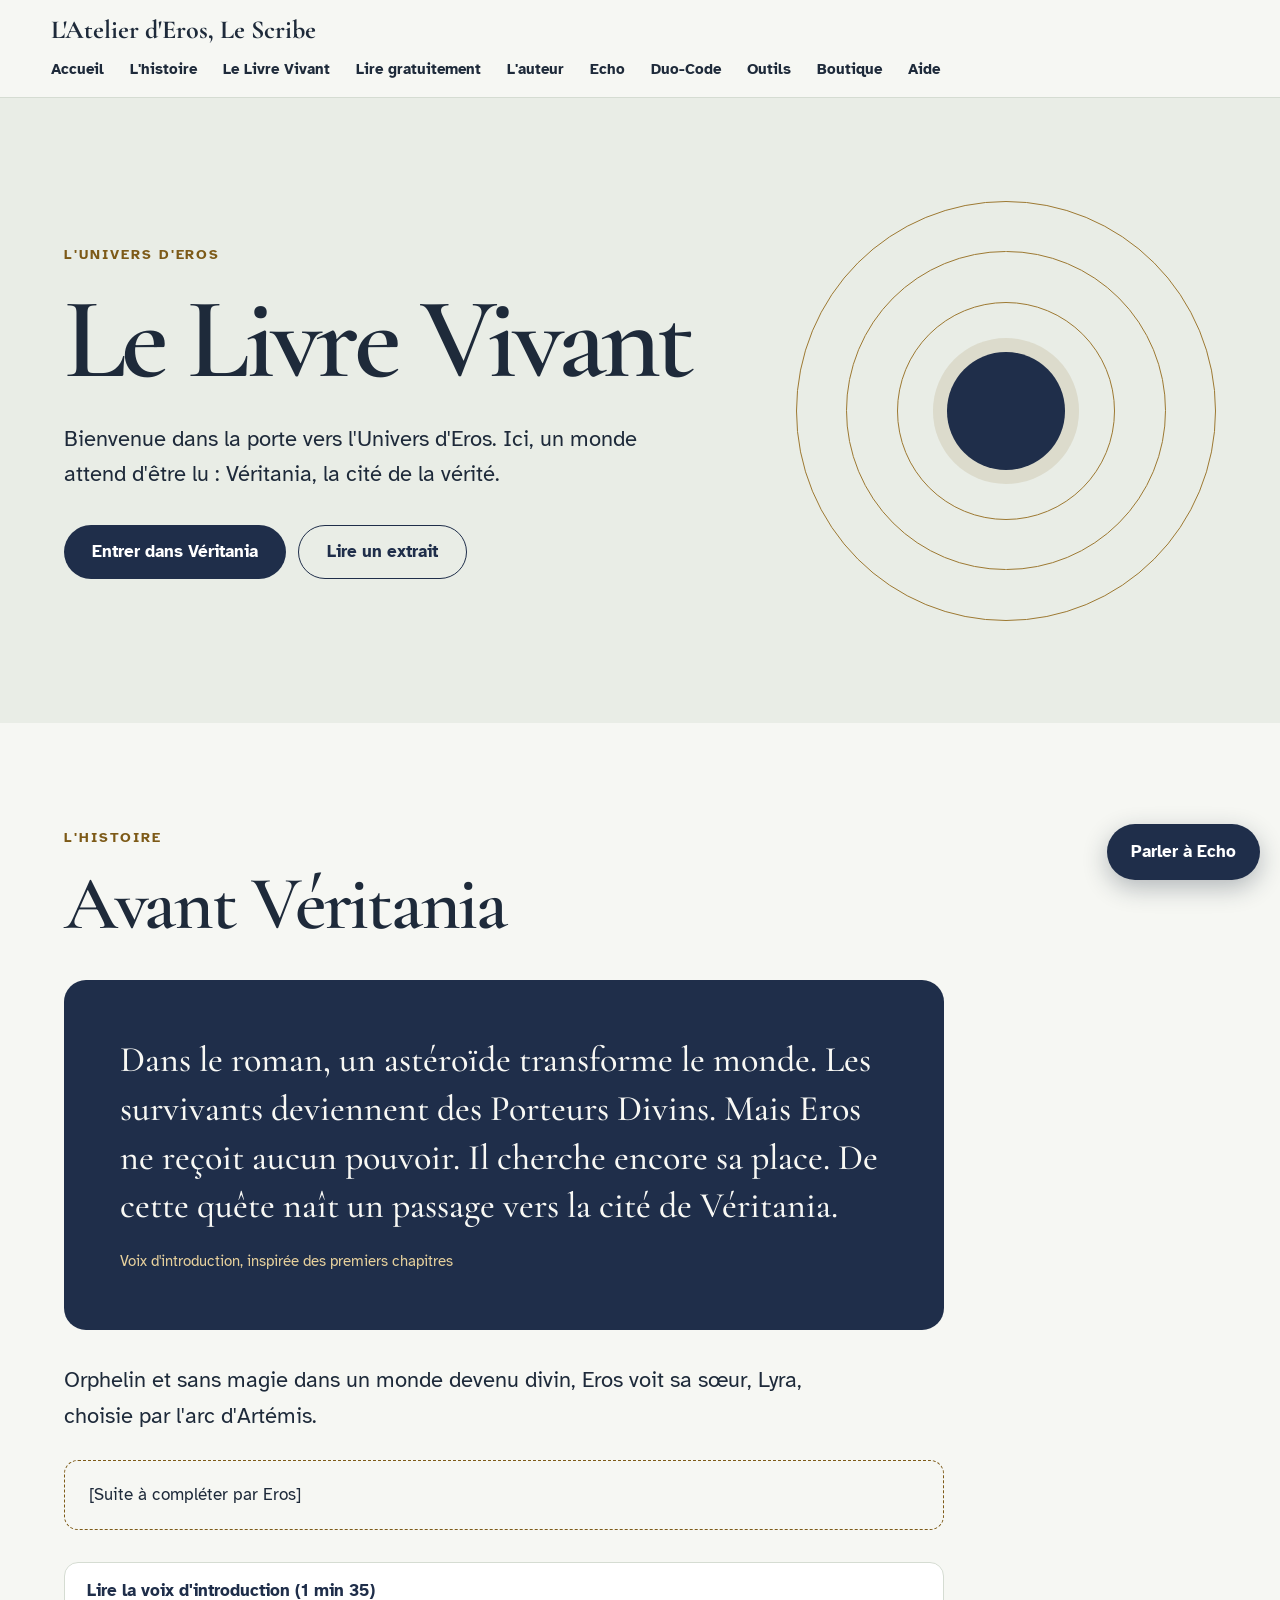
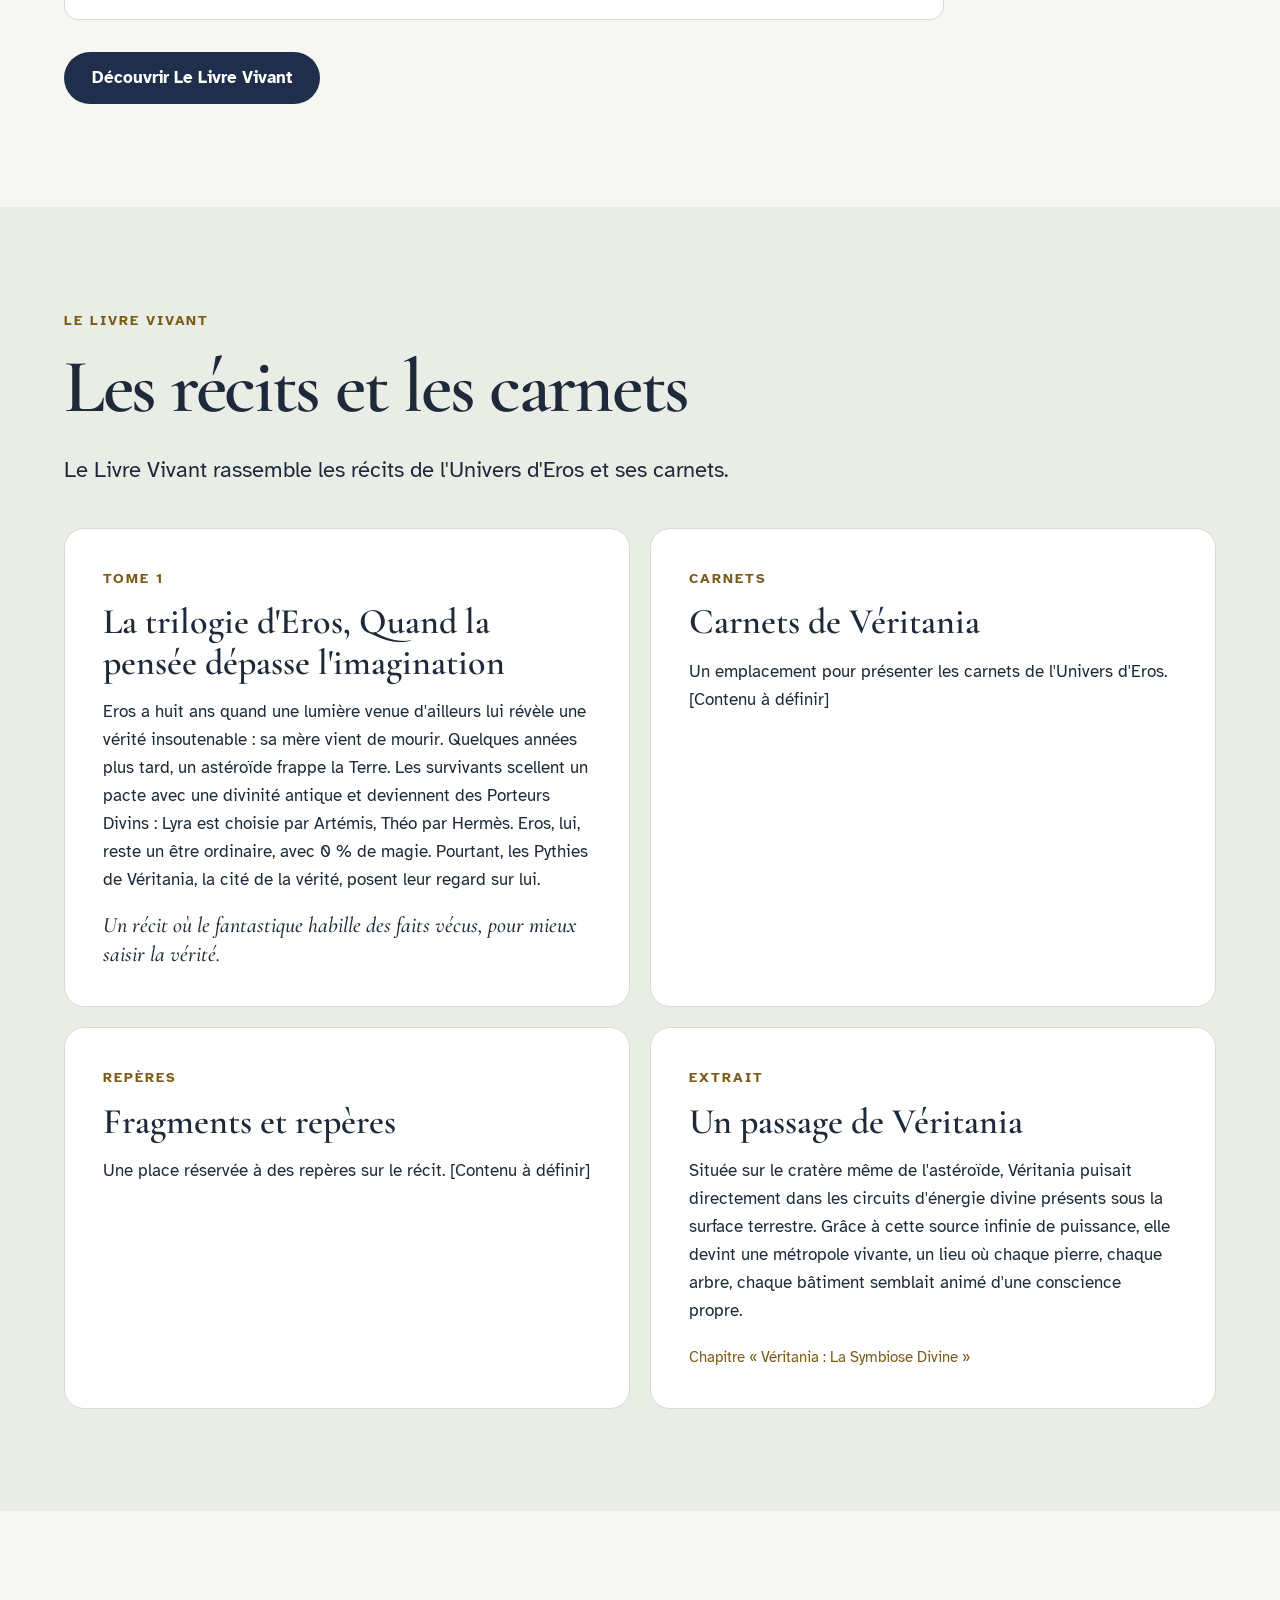
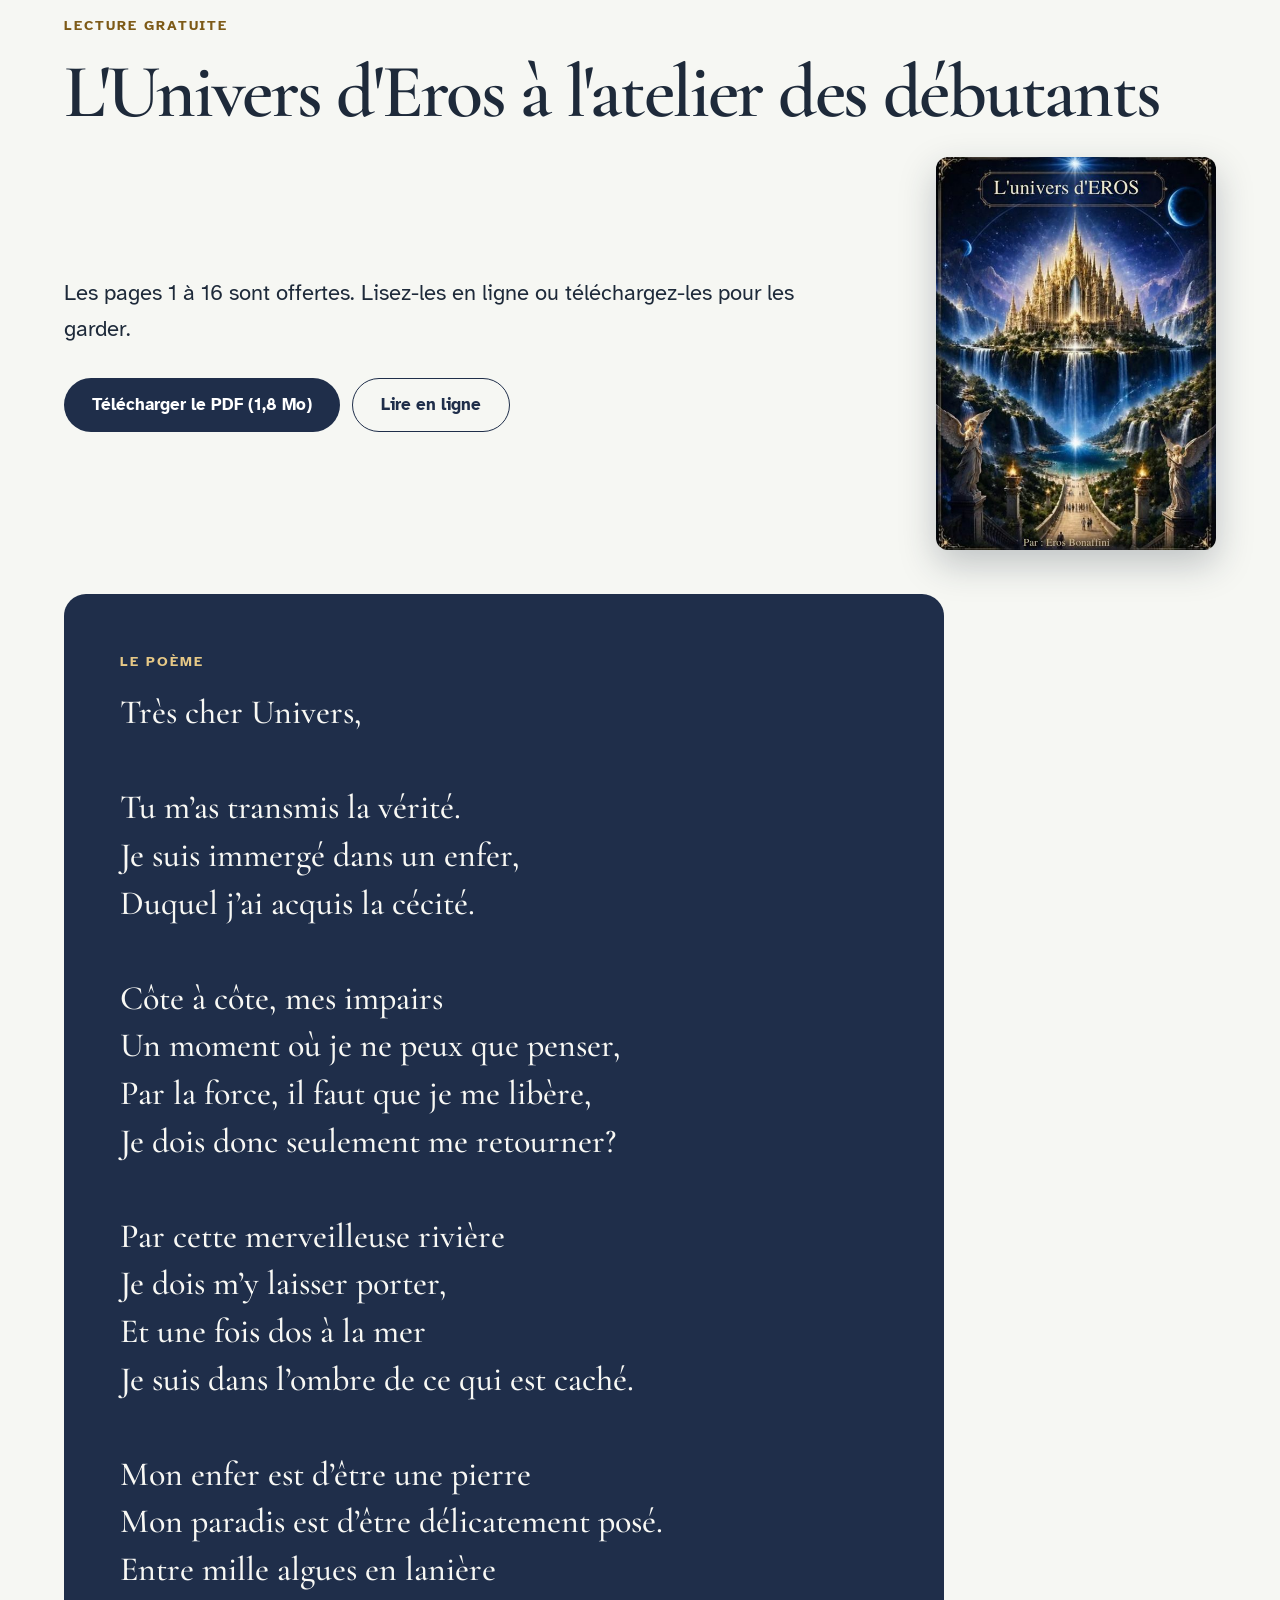
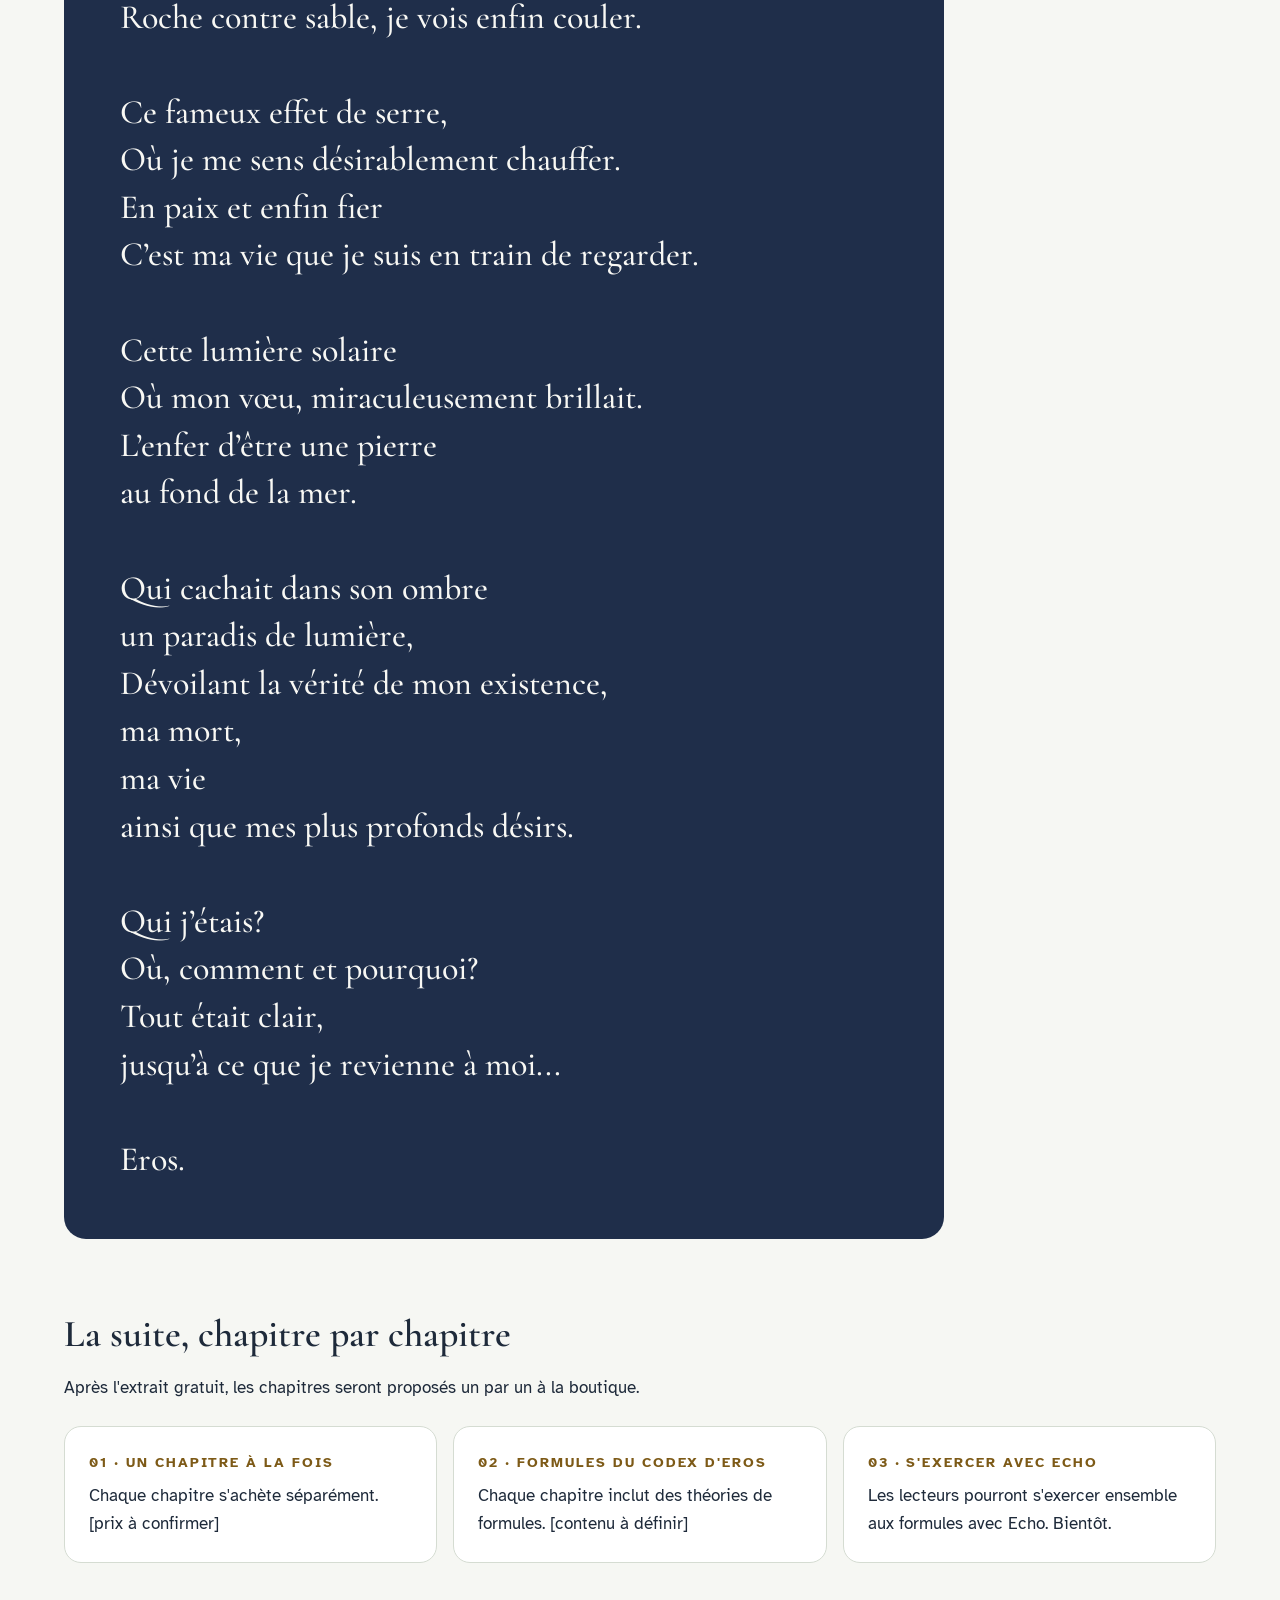
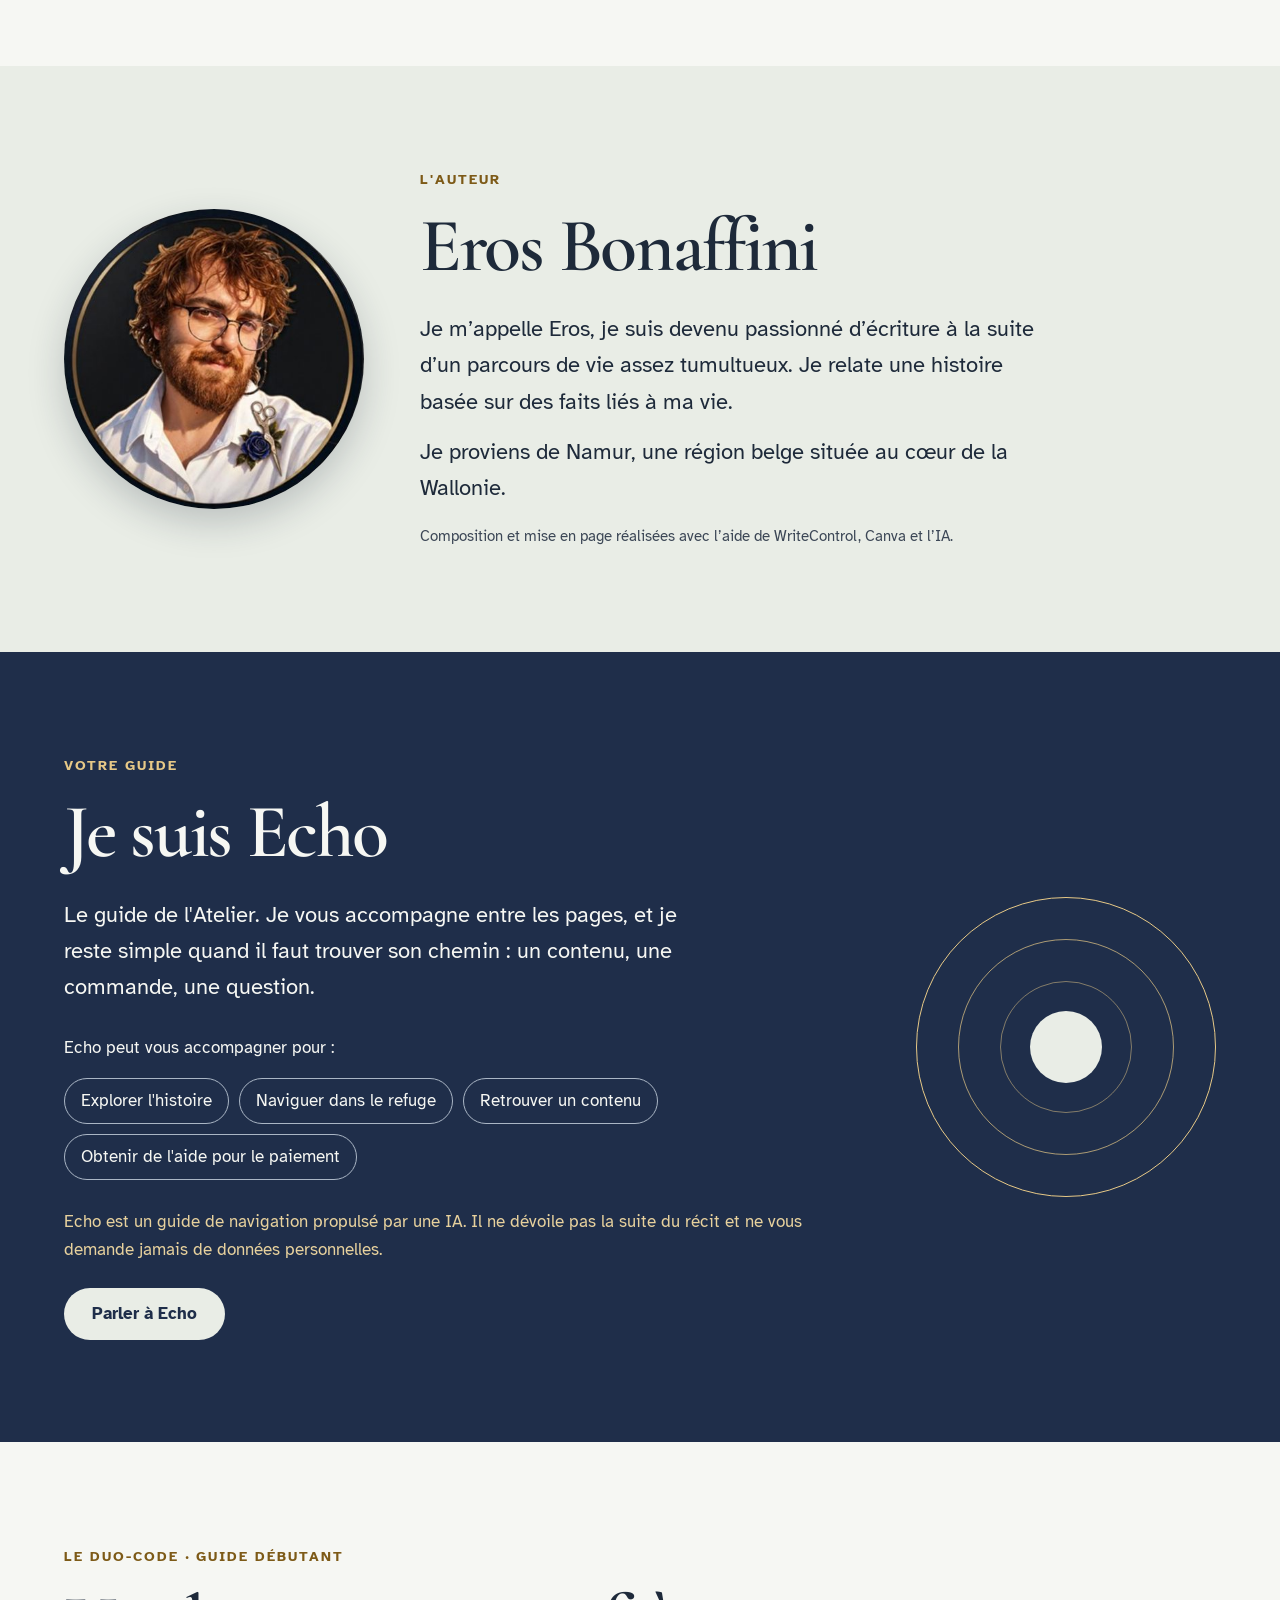
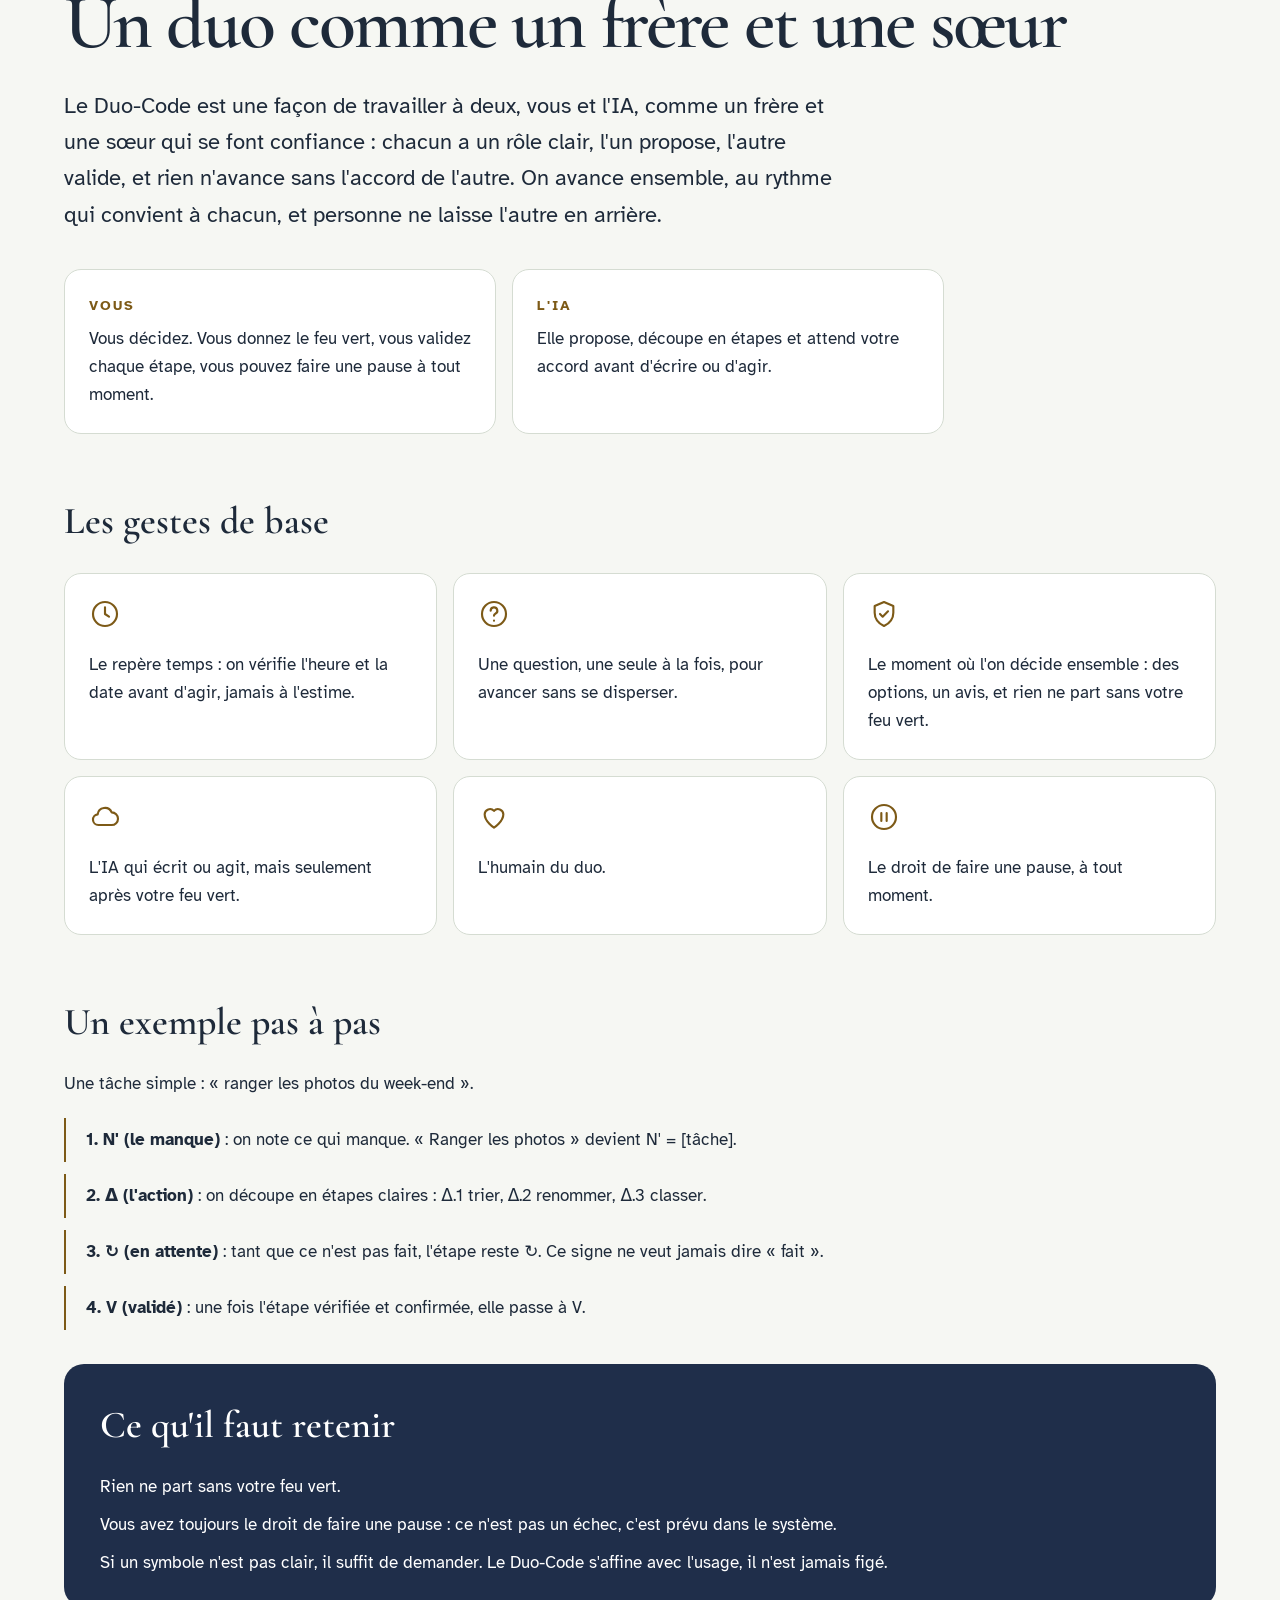
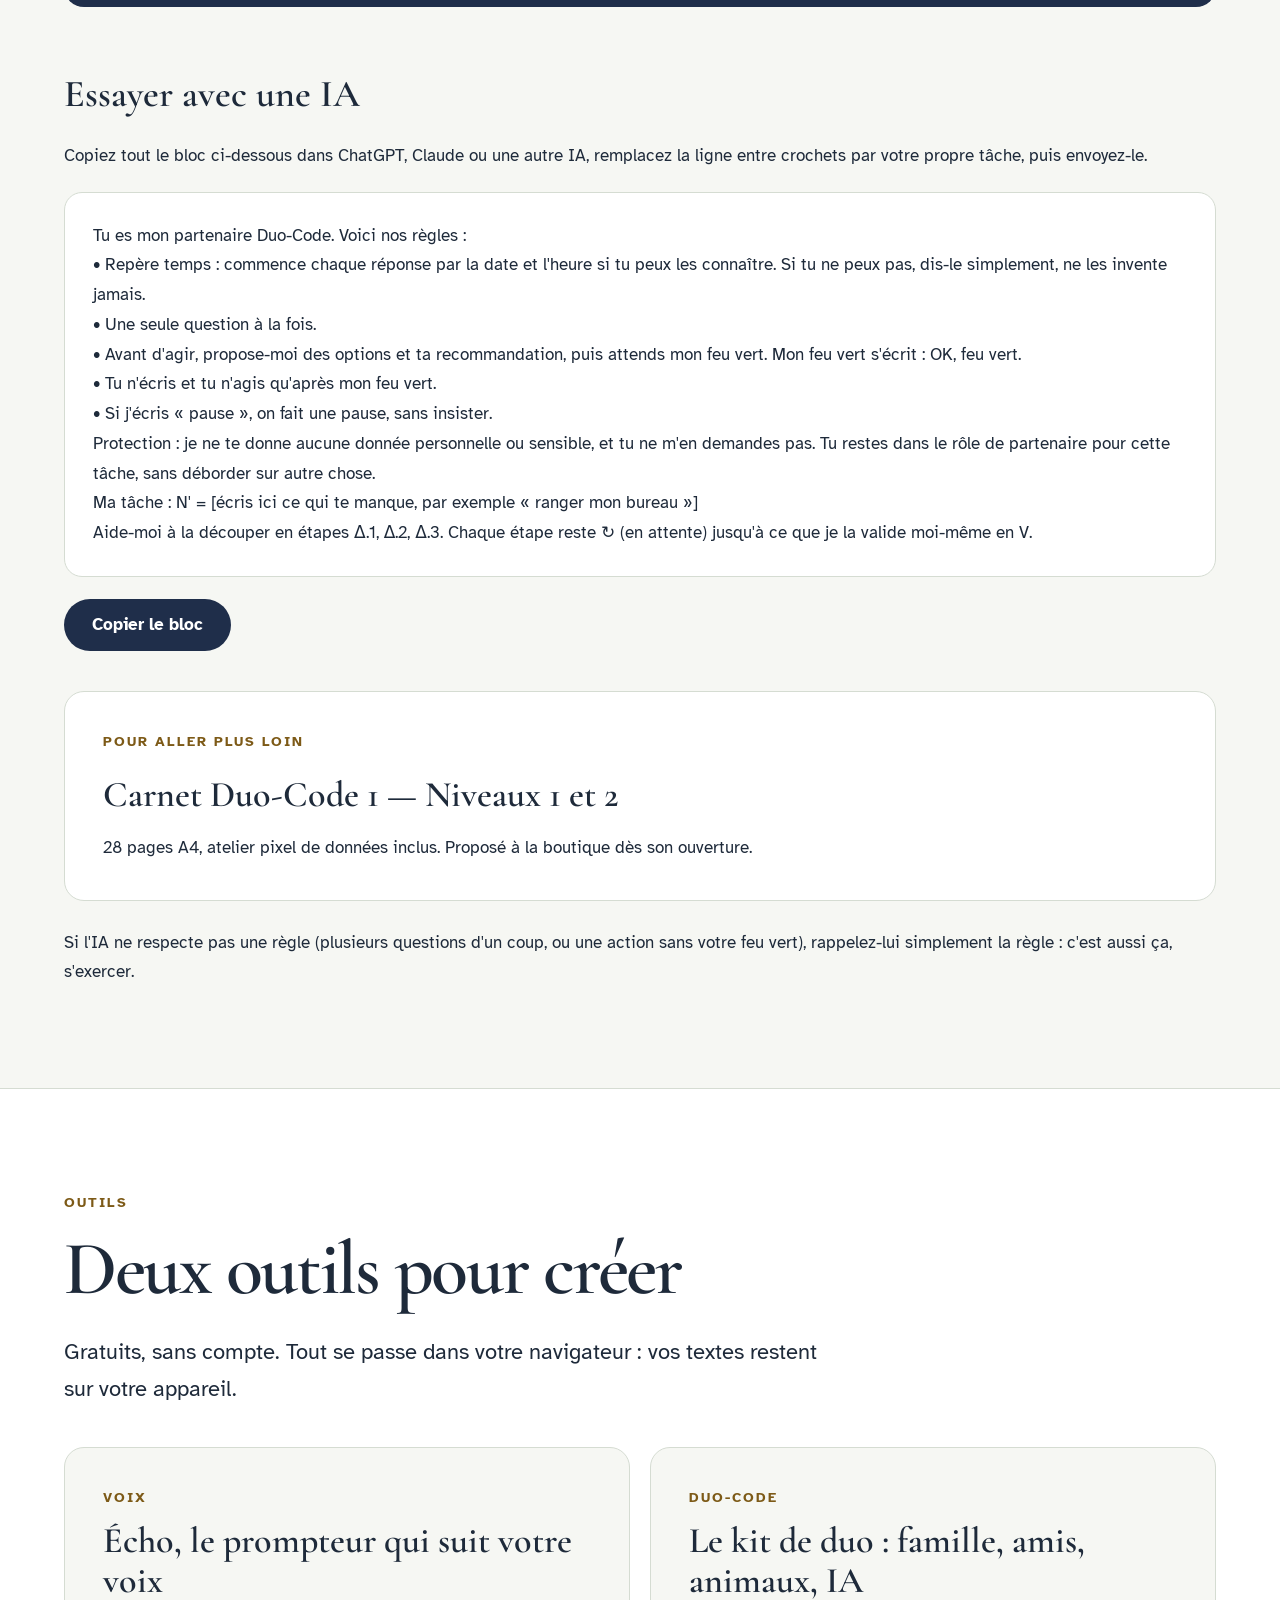
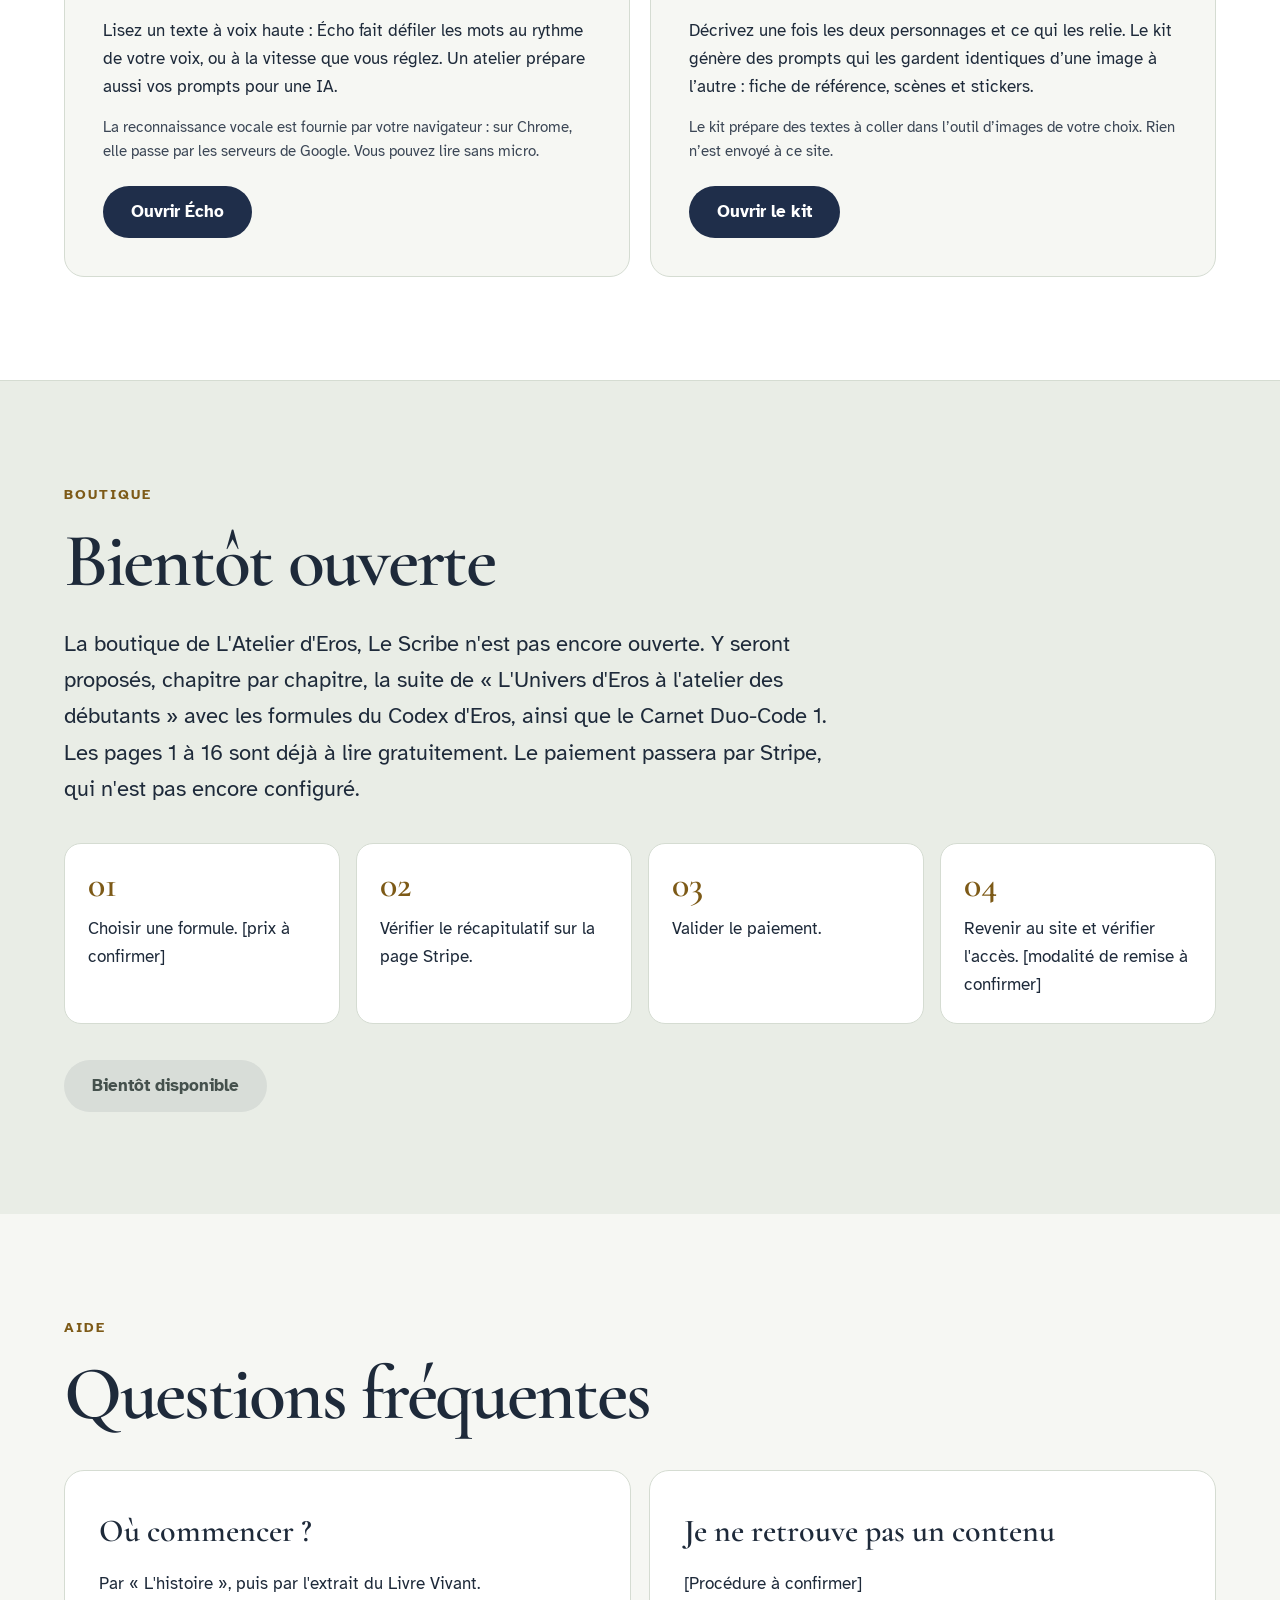
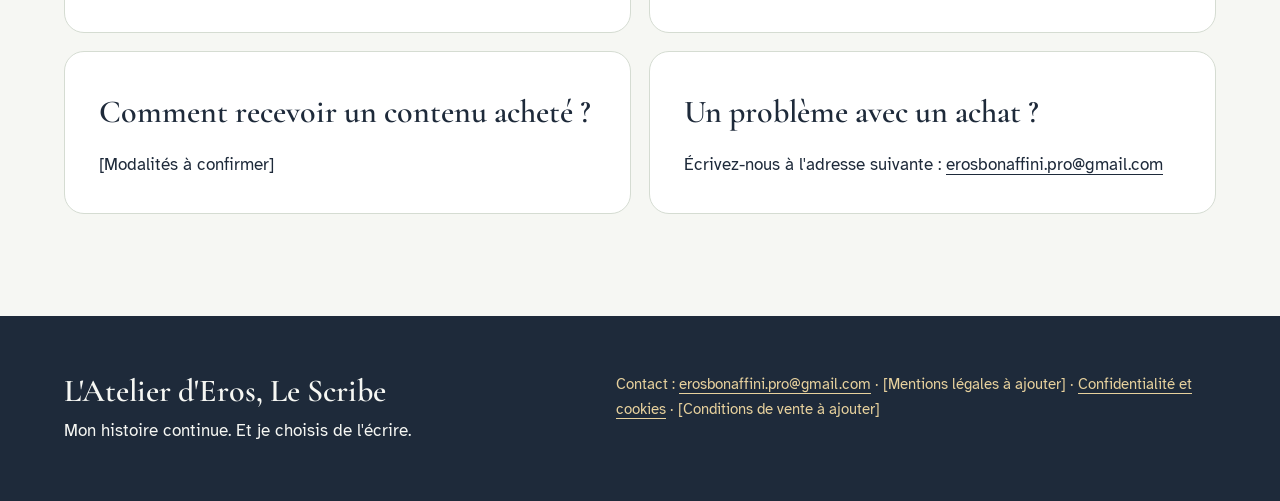
==== index.html @ ace3d3a1 "Ajoute l'adresse de contact dans le pied de page, l'aide et la page Confidentialité - Pied de page :" ====
<!doctype html>
<html lang="fr">
<head>
<meta charset="utf-8">
<meta name="viewport" content="width=device-width, initial-scale=1">
<title>L'Atelier d'Eros, Le Scribe</title>
<meta name="description" content="L'Atelier d'Eros, Le Scribe : le Livre Vivant, l'Univers d'Eros et Véritania, le Duo-Code et Echo, votre guide. Lisez gratuitement un extrait.">
<meta name="theme-color" content="#1F2E4A">
<meta name="referrer" content="strict-origin-when-cross-origin">
<meta http-equiv="Content-Security-Policy" content="default-src 'self'; script-src 'self'; style-src 'self' 'unsafe-inline'; img-src 'self' data:; font-src 'self'; connect-src 'self' https://*.workers.dev; object-src 'none'; base-uri 'self'; form-action 'self'">
<link rel="canonical" href="https://latelierderos.art/">
<meta property="og:type" content="website">
<meta property="og:locale" content="fr_FR">
<meta property="og:site_name" content="L'Atelier d'Eros, Le Scribe">
<meta property="og:title" content="L'Atelier d'Eros, Le Scribe">
<meta property="og:description" content="Le Livre Vivant, l'Univers d'Eros et Véritania, le Duo-Code et Echo, votre guide. Lisez gratuitement un extrait.">
<meta property="og:url" content="https://latelierderos.art/">
<link rel="icon" href="data:image/svg+xml,%3Csvg xmlns='http://www.w3.org/2000/svg' viewBox='0 0 32 32'%3E%3Ccircle cx='16' cy='16' r='15' fill='%231F2E4A'/%3E%3Ccircle cx='16' cy='16' r='8' fill='none' stroke='%23E7C987' stroke-width='2'/%3E%3C/svg%3E">
<link rel="stylesheet" href="fonts.css">
<style>
*,*::before,*::after{box-sizing:border-box}
body{margin:0;background:#E9EDE6}
html{scroll-behavior:smooth;scroll-padding-top:16px}
a{color:inherit;text-decoration:none}
.skip{position:absolute;left:-9999px;top:8px;z-index:100;padding:12px 18px;border-radius:99px;background:#1F2E4A;color:#FFFFFF;font-weight:700}
.skip:focus{left:16px}
a.nav:hover{text-decoration:underline;text-decoration-color:#7D5A17;text-underline-offset:6px}
a.pill:hover,button.pill:hover{transform:translateY(-2px)}
a:focus-visible,button:focus-visible,input:focus-visible{outline:3px solid #B98930;outline-offset:4px}
@media (prefers-reduced-motion:reduce){html{scroll-behavior:auto}a.pill:hover,button.pill:hover{transform:none}}
</style>
</head>
<body>
<a class="skip" href="#contenu">Aller au contenu</a>
<div style="width:100%;background:#E9EDE6;color:#1E2A3A;font-family:'Atkinson Hyperlegible',system-ui,sans-serif;font-size:17px;line-height:1.65;overflow:hidden">

<!-- EN-TÊTE -->
<header style="background:#F6F7F3;border-bottom:1px solid #D5DCD2">
<div style="max-width:1400px;margin:0 auto;padding:16px clamp(20px,4vw,64px);display:flex;flex-wrap:wrap;align-items:center;justify-content:space-between;gap:12px 28px">
<a href="#accueil" style="font-family:'Cormorant Garamond',serif;font-size:26px;font-weight:700;line-height:1.1">L'Atelier d'Eros, Le Scribe</a>
<nav aria-label="Navigation principale" style="display:flex;flex-wrap:wrap;gap:8px 26px;font-size:15px;font-weight:700">
<a class="nav" href="#accueil">Accueil</a>
<a class="nav" href="#histoire">L'histoire</a>
<a class="nav" href="#livre-vivant">Le Livre Vivant</a>
<a class="nav" href="#lire">Lire gratuitement</a>
<a class="nav" href="#auteur">L'auteur</a>
<a class="nav" href="#echo">Echo</a>
<a class="nav" href="#duo-code">Duo-Code</a>
<a class="nav" href="#outils">Outils</a>
<a class="nav" href="#quiz">Quiz</a>
<a class="nav" href="#boutique">Boutique</a>
<a class="nav" href="#aide">Aide</a>
</nav>
</div>
</header>

<main id="contenu" tabindex="-1">

<!-- ACCUEIL -->
<section id="accueil" style="background:#E9EDE6;padding:clamp(56px,8vw,120px) clamp(20px,5vw,80px)">
<div style="max-width:1180px;margin:0 auto;display:flex;flex-wrap:wrap;align-items:center;gap:48px">
<div style="flex:1 1 460px;min-width:0">
<p style="margin:0 0 18px;color:#7D5A17;font-size:14px;font-weight:700;letter-spacing:.14em;text-transform:uppercase">L'Univers d'Eros</p>
<h1 style="margin:0 0 24px;font-family:'Cormorant Garamond',serif;font-weight:600;font-size:clamp(56px,9vw,120px);line-height:.98;letter-spacing:-.04em;color:#1E2A3A">Le Livre Vivant</h1>
<p style="margin:0;max-width:600px;font-size:clamp(18px,1.8vw,22px);line-height:1.6">Bienvenue dans la porte vers l'Univers d'Eros. Ici, un monde attend d'être lu : Véritania, la cité de la vérité.</p>
<div style="display:flex;flex-wrap:wrap;gap:12px;margin-top:34px">
<a class="pill" href="#histoire" style="display:inline-flex;align-items:center;justify-content:center;min-height:52px;padding:12px 28px;border-radius:99px;background:#1F2E4A;color:#FFFFFF;font-weight:700;transition:transform .2s">Entrer dans Véritania</a>
<a class="pill" href="#livre-vivant" style="display:inline-flex;align-items:center;justify-content:center;min-height:52px;padding:12px 28px;border-radius:99px;border:1.5px solid #1F2E4A;color:#1F2E4A;font-weight:700;transition:transform .2s">Lire un extrait</a>
</div>
</div>
<div aria-hidden="true" style="flex:0 1 420px;margin:0 auto;width:min(100%,420px);aspect-ratio:1;position:relative">
<div style="position:absolute;inset:0;border:1px solid #9D7932;border-radius:50%"></div>
<div style="position:absolute;inset:12%;border:1px solid #9D7932;border-radius:50%"></div>
<div style="position:absolute;inset:24%;border:1px solid #9D7932;border-radius:50%"></div>
<div style="position:absolute;inset:36%;border-radius:50%;background:#1F2E4A;box-shadow:0 0 0 14px rgba(125,90,23,.12)"></div>
</div>
</div>
</section>

<!-- L'HISTOIRE -->
<section id="histoire" style="background:#F6F7F3;padding:clamp(56px,8vw,120px) clamp(20px,5vw,80px)">
<div style="max-width:1180px;margin:0 auto">
<p style="margin:0 0 16px;color:#7D5A17;font-size:14px;font-weight:700;letter-spacing:.14em;text-transform:uppercase">L'histoire</p>
<h2 style="margin:0 0 24px;font-family:'Cormorant Garamond',serif;font-weight:600;font-size:clamp(40px,6vw,76px);line-height:1.05;letter-spacing:-.03em">Avant Véritania</h2>
<figure style="margin:36px 0 32px;max-width:880px;background:#1F2E4A;color:#F8F8F4;border-radius:22px;padding:clamp(26px,5vw,56px)">
<blockquote style="margin:0 0 18px;font-family:'Cormorant Garamond',serif;font-size:clamp(24px,3vw,36px);line-height:1.35">Dans le roman, un astéroïde transforme le monde. Les survivants deviennent des Porteurs Divins. Mais Eros ne reçoit aucun pouvoir. Il cherche encore sa place. De cette quête naît un passage vers la cité de Véritania.</blockquote>
<figcaption style="color:#E7D19D;font-size:15px">Voix d'introduction, inspirée des premiers chapitres</figcaption>
</figure>
<p style="margin:0;max-width:760px;font-size:clamp(18px,1.8vw,22px)">Orphelin et sans magie dans un monde devenu divin, Eros voit sa sœur, Lyra, choisie par l'arc d'Artémis.</p>
<div style="max-width:880px;margin:26px 0 32px;padding:20px 24px;border:1px dashed #7D5A17;border-radius:14px">[Suite à compléter par Eros]</div>
<details style="max-width:880px;margin:0 0 32px;border:1px solid #D5DCD2;border-radius:14px;background:#FFFFFF;padding:4px 22px">
<summary style="cursor:pointer;min-height:48px;display:flex;align-items:center;font-weight:700;color:#1F2E4A">Lire la voix d'introduction (1 min 35)</summary>
<div style="padding:6px 0 10px;font-family:'Cormorant Garamond',serif;font-size:clamp(21px,2.4vw,27px);line-height:1.5;color:#1E2A3A">
<p style="margin:0 0 18px;white-space:pre-line">Avant Véritania, il y avait une vie. La mienne.
Des souvenirs épars, des visages et des instants précieux.
Mais derrière certaines images, se cachent aussi des épreuves.</p>
<p style="margin:0 0 18px;white-space:pre-line">J’ai appris très tôt que la vie pouvait basculer.
Dans mon livre, cette enfance devient une nuit d’ombre.
Puis vient la révélation d’Éros : un enfant face à l’absence.</p>
<p style="margin:0 0 18px;white-space:pre-line">Ce que les mots ne suffisent pas à dire, l’imaginaire tente de le traverser.
J’ai gardé des fragments de ce chemin. Et le désir de continuer.
Chaque rencontre, chaque création a laissé une trace.
J’ai changé, appris, recommencé. Sans effacer mes origines.</p>
<p style="margin:0 0 18px;white-space:pre-line">Dans le roman, un astéroïde transforme le monde.
Les survivants deviennent des Porteurs Divins.
Mais Éros ne reçoit aucun pouvoir. Il cherche encore sa place.
De cette quête naît un passage vers la cité de Véritania.</p>
<p style="margin:0;white-space:pre-line">Mon histoire continue.
Et je choisis de l’écrire.</p>
</div>
<p style="margin:0 0 14px;font-size:15px;color:#3C4756">Narration originale, inspirée des trois premiers chapitres de L’Univers d’Éros.</p>
</details>
<a class="pill" href="#livre-vivant" style="display:inline-flex;align-items:center;min-height:52px;padding:12px 28px;border-radius:99px;background:#1F2E4A;color:#FFFFFF;font-weight:700;transition:transform .2s">Découvrir Le Livre Vivant</a>
</div>
</section>

<!-- LE LIVRE VIVANT -->
<section id="livre-vivant" style="background:#E9EDE6;padding:clamp(56px,8vw,120px) clamp(20px,5vw,80px)">
<div style="max-width:1180px;margin:0 auto">
<p style="margin:0 0 16px;color:#7D5A17;font-size:14px;font-weight:700;letter-spacing:.14em;text-transform:uppercase">Le Livre Vivant</p>
<h2 style="margin:0 0 24px;font-family:'Cormorant Garamond',serif;font-weight:600;font-size:clamp(40px,6vw,76px);line-height:1.05;letter-spacing:-.03em">Les récits et les carnets</h2>
<p style="margin:0;max-width:760px;font-size:clamp(18px,1.8vw,22px)">Le Livre Vivant rassemble les récits de l'Univers d'Eros et ses carnets.</p>
<div style="display:grid;grid-template-columns:repeat(auto-fit,minmax(min(100%,420px),1fr));gap:20px;margin-top:40px">
<article style="background:#FFFFFF;border:1px solid #D5DCD2;border-radius:20px;padding:clamp(24px,3vw,38px)">
<p style="margin:0 0 12px;color:#7D5A17;font-size:14px;font-weight:700;letter-spacing:.14em;text-transform:uppercase">Tome 1</p>
<h3 style="margin:0 0 15px;font-family:'Cormorant Garamond',serif;font-weight:600;font-size:clamp(26px,3vw,36px);line-height:1.12">La trilogie d'Eros, Quand la pensée dépasse l'imagination</h3>
<p style="margin:0">Eros a huit ans quand une lumière venue d'ailleurs lui révèle une vérité insoutenable : sa mère vient de mourir. Quelques années plus tard, un astéroïde frappe la Terre. Les survivants scellent un pacte avec une divinité antique et deviennent des Porteurs Divins : Lyra est choisie par Artémis, Théo par Hermès. Eros, lui, reste un être ordinaire, avec 0 % de magie. Pourtant, les Pythies de Véritania, la cité de la vérité, posent leur regard sur lui.</p>
<p style="margin:17px 0 0;font-family:'Cormorant Garamond',serif;font-style:italic;font-size:22px;line-height:1.3">Un récit où le fantastique habille des faits vécus, pour mieux saisir la vérité.</p>
</article>
<article style="background:#FFFFFF;border:1px solid #D5DCD2;border-radius:20px;padding:clamp(24px,3vw,38px)">
<p style="margin:0 0 12px;color:#7D5A17;font-size:14px;font-weight:700;letter-spacing:.14em;text-transform:uppercase">Carnets</p>
<h3 style="margin:0 0 15px;font-family:'Cormorant Garamond',serif;font-weight:600;font-size:clamp(26px,3vw,36px);line-height:1.12">Carnets de Véritania</h3>
<p style="margin:0">Un emplacement pour présenter les carnets de l'Univers d'Eros. [Contenu à définir]</p>
</article>
<article style="background:#FFFFFF;border:1px solid #D5DCD2;border-radius:20px;padding:clamp(24px,3vw,38px)">
<p style="margin:0 0 12px;color:#7D5A17;font-size:14px;font-weight:700;letter-spacing:.14em;text-transform:uppercase">Repères</p>
<h3 style="margin:0 0 15px;font-family:'Cormorant Garamond',serif;font-weight:600;font-size:clamp(26px,3vw,36px);line-height:1.12">Fragments et repères</h3>
<p style="margin:0">Une place réservée à des repères sur le récit. [Contenu à définir]</p>
</article>
<article style="background:#FFFFFF;border:1px solid #D5DCD2;border-radius:20px;padding:clamp(24px,3vw,38px)">
<p style="margin:0 0 12px;color:#7D5A17;font-size:14px;font-weight:700;letter-spacing:.14em;text-transform:uppercase">Extrait</p>
<h3 style="margin:0 0 15px;font-family:'Cormorant Garamond',serif;font-weight:600;font-size:clamp(26px,3vw,36px);line-height:1.12">Un passage de Véritania</h3>
<blockquote style="margin:0">Située sur le cratère même de l'astéroïde, Véritania puisait directement dans les circuits d'énergie divine présents sous la surface terrestre. Grâce à cette source infinie de puissance, elle devint une métropole vivante, un lieu où chaque pierre, chaque arbre, chaque bâtiment semblait animé d'une conscience propre.</blockquote>
<p style="margin:20px 0 0;color:#7D5A17;font-size:15px">Chapitre « Véritania : La Symbiose Divine »</p>
</article>
</div>
</div>
</section>

<!-- LIRE GRATUITEMENT -->
<section id="lire" style="background:#F6F7F3;padding:clamp(56px,8vw,120px) clamp(20px,5vw,80px)">
<div style="max-width:1180px;margin:0 auto">
<p style="margin:0 0 16px;color:#7D5A17;font-size:14px;font-weight:700;letter-spacing:.14em;text-transform:uppercase">Lecture gratuite</p>
<h2 style="margin:0 0 24px;font-family:'Cormorant Garamond',serif;font-weight:600;font-size:clamp(40px,6vw,76px);line-height:1.05;letter-spacing:-.03em">L'Univers d'Eros à l'atelier des débutants</h2>
<div style="display:flex;flex-wrap:wrap;align-items:center;gap:32px 48px;margin-top:8px">
<div style="flex:1 1 380px;min-width:0">
<p style="margin:0;max-width:760px;font-size:clamp(18px,1.8vw,22px)">Les pages 1 à 16 sont offertes. Lisez-les en ligne ou téléchargez-les pour les garder.</p>
<div style="display:flex;flex-wrap:wrap;gap:12px;margin-top:30px">
<a class="pill" href="extrait-gratuit.pdf" download="L-Univers-d-Eros-atelier-des-debutants.pdf" style="display:inline-flex;align-items:center;justify-content:center;min-height:52px;padding:12px 28px;border-radius:99px;background:#1F2E4A;color:#FFFFFF;font-weight:700;transition:transform .2s">Télécharger le PDF (1,8 Mo)</a>
<a class="pill" href="extrait-gratuit.pdf" target="_blank" rel="noopener" style="display:inline-flex;align-items:center;justify-content:center;min-height:52px;padding:12px 28px;border-radius:99px;border:1.5px solid #1F2E4A;color:#1F2E4A;font-weight:700;transition:transform .2s">Lire en ligne</a>
</div>
</div>
<img src="couverture-livre.jpg" width="520" height="731" alt="Couverture du livre « L'univers d'EROS », par Eros Bonaffini : un château doré au-dessus de cascades sous un ciel étoilé, gardé par deux anges." style="flex:0 0 auto;width:min(100%,280px);height:auto;border-radius:12px;box-shadow:0 14px 36px rgba(30,42,58,.25)" loading="lazy">
</div>
<figure style="margin:44px 0 0;max-width:880px;background:#1F2E4A;color:#F8F8F4;border-radius:22px;padding:clamp(26px,5vw,56px)">
<p style="margin:0 0 16px;color:#E7C987;font-size:14px;font-weight:700;letter-spacing:.14em;text-transform:uppercase">Le poème</p>
<blockquote style="margin:0;font-family:'Cormorant Garamond',serif;font-size:clamp(24px,3vw,34px);line-height:1.4;white-space:pre-line">Très cher Univers,

Tu m’as transmis la vérité.
Je suis immergé dans un enfer,
Duquel j’ai acquis la cécité.

Côte à côte, mes impairs
Un moment où je ne peux que penser,
Par la force, il faut que je me libère,
Je dois donc seulement me retourner?

Par cette merveilleuse rivière
Je dois m’y laisser porter,
Et une fois dos à la mer
Je suis dans l’ombre de ce qui est caché.

Mon enfer est d’être une pierre
Mon paradis est d’être délicatement posé.
Entre mille algues en lanière
Roche contre sable, je vois enfin couler.

Ce fameux effet de serre,
Où je me sens désirablement chauffer.
En paix et enfin fier
C’est ma vie que je suis en train de regarder.

Cette lumière solaire
Où mon vœu, miraculeusement brillait.
L’enfer d’être une pierre
au fond de la mer.

Qui cachait dans son ombre
un paradis de lumière,
Dévoilant la vérité de mon existence,
ma mort,
ma vie
ainsi que mes plus profonds désirs.

Qui j’étais?
Où, comment et pourquoi?
Tout était clair,
jusqu’à ce que je revienne à moi...

Eros.</blockquote>
</figure>
<h3 style="margin:64px 0 8px;font-family:'Cormorant Garamond',serif;font-weight:600;font-size:clamp(28px,3vw,38px)">La suite, chapitre par chapitre</h3>
<p style="margin:0;max-width:760px">Après l'extrait gratuit, les chapitres seront proposés un par un à la boutique.</p>
<div style="display:grid;grid-template-columns:repeat(auto-fit,minmax(min(100%,300px),1fr));gap:16px;margin-top:24px">
<article style="background:#FFFFFF;border:1px solid #D5DCD2;border-radius:17px;padding:24px">
<p style="margin:0 0 8px;color:#7D5A17;font-size:14px;font-weight:700;letter-spacing:.14em;text-transform:uppercase">01 · Un chapitre à la fois</p>
<p style="margin:0">Chaque chapitre s'achète séparément. [prix à confirmer]</p>
</article>
<article style="background:#FFFFFF;border:1px solid #D5DCD2;border-radius:17px;padding:24px">
<p style="margin:0 0 8px;color:#7D5A17;font-size:14px;font-weight:700;letter-spacing:.14em;text-transform:uppercase">02 · Formules du Codex d'Eros</p>
<p style="margin:0">Chaque chapitre inclut des théories de formules. [contenu à définir]</p>
</article>
<article style="background:#FFFFFF;border:1px solid #D5DCD2;border-radius:17px;padding:24px">
<p style="margin:0 0 8px;color:#7D5A17;font-size:14px;font-weight:700;letter-spacing:.14em;text-transform:uppercase">03 · S'exercer avec Echo</p>
<p style="margin:0">Les lecteurs pourront s'exercer ensemble aux formules avec Echo. Bientôt.</p>
</article>
</div>
</div>
</section>

<!-- L'AUTEUR -->
<section id="auteur" style="background:#E9EDE6;padding:clamp(56px,8vw,120px) clamp(20px,5vw,80px)">
<div style="max-width:1180px;margin:0 auto;display:flex;flex-wrap:wrap;align-items:center;gap:40px 56px">
<img src="portrait-eros.jpg" width="440" height="440" alt="Portrait illustré d'Eros Bonaffini : lunettes, barbe, chemise blanche ornée d'une rose bleue et de ciseaux." style="flex:0 0 auto;width:min(100%,300px);height:auto;border-radius:50%;box-shadow:0 14px 36px rgba(30,42,58,.22)" loading="lazy">
<div style="flex:1 1 420px;min-width:0">
<p style="margin:0 0 16px;color:#7D5A17;font-size:14px;font-weight:700;letter-spacing:.14em;text-transform:uppercase">L'auteur</p>
<h2 style="margin:0 0 24px;font-family:'Cormorant Garamond',serif;font-weight:600;font-size:clamp(40px,6vw,76px);line-height:1.05;letter-spacing:-.03em">Eros Bonaffini</h2>
<p style="margin:0 0 14px;max-width:640px;font-size:clamp(18px,1.8vw,22px)">Je m’appelle Eros, je suis devenu passionné d’écriture à la suite d’un parcours de vie assez tumultueux. Je relate une histoire basée sur des faits liés à ma vie.</p>
<p style="margin:0 0 14px;max-width:640px;font-size:clamp(18px,1.8vw,22px)">Je proviens de Namur, une région belge située au cœur de la Wallonie.</p>
<p style="margin:18px 0 0;max-width:640px;font-size:15px;color:#3C4756">Composition et mise en page réalisées avec l’aide de WriteControl, Canva et l’IA.</p>
</div>
</div>
</section>

<!-- ECHO -->
<section id="echo" style="background:#1F2E4A;color:#F6F7F3;padding:clamp(56px,8vw,120px) clamp(20px,5vw,80px)">
<div style="max-width:1180px;margin:0 auto;display:flex;flex-wrap:wrap;align-items:center;gap:40px">
<div style="flex:1 1 480px;min-width:0">
<p style="margin:0 0 16px;color:#E7C987;font-size:14px;font-weight:700;letter-spacing:.14em;text-transform:uppercase">Votre guide</p>
<h2 style="margin:0 0 24px;font-family:'Cormorant Garamond',serif;font-weight:600;font-size:clamp(40px,6vw,76px);line-height:1.05;letter-spacing:-.03em;color:#F6F7F3">Je suis Echo</h2>
<p style="margin:0;max-width:640px;font-size:clamp(18px,1.8vw,22px)">Le guide de l'Atelier. Je vous accompagne entre les pages, et je reste simple quand il faut trouver son chemin : un contenu, une commande, une question.</p>
<p style="margin:28px 0 0">Echo peut vous accompagner pour :</p>
<div style="display:flex;flex-wrap:wrap;gap:10px;margin:16px 0 28px">
<span style="border:1px solid #AAB6C5;border-radius:99px;padding:8px 16px">Explorer l'histoire</span>
<span style="border:1px solid #AAB6C5;border-radius:99px;padding:8px 16px">Naviguer dans le refuge</span>
<span style="border:1px solid #AAB6C5;border-radius:99px;padding:8px 16px">Retrouver un contenu</span>
<span style="border:1px solid #AAB6C5;border-radius:99px;padding:8px 16px">Obtenir de l'aide pour le paiement</span>
</div>
<p style="margin:0;color:#E7D19D">Echo est un guide de navigation propulsé par une IA. Il ne dévoile pas la suite du récit et ne vous demande jamais de données personnelles.</p>
<button type="button" class="pill" data-echo-toggle style="margin-top:24px;display:inline-flex;align-items:center;justify-content:center;min-height:52px;padding:12px 28px;border:0;border-radius:99px;background:#E9EDE6;color:#1F2E4A;font:inherit;font-weight:700;cursor:pointer;transition:transform .2s">Parler à Echo</button>
</div>
<div aria-hidden="true" style="flex:0 1 300px;margin:0 auto;width:min(100%,300px);aspect-ratio:1;position:relative">
<div style="position:absolute;inset:0;border:1px solid #E7C987;border-radius:50%"></div>
<div style="position:absolute;inset:14%;border:1px solid #E7C987;border-radius:50%;opacity:.7"></div>
<div style="position:absolute;inset:28%;border:1px solid #E7C987;border-radius:50%;opacity:.5"></div>
<div style="position:absolute;inset:38%;border-radius:50%;background:#E9EDE6"></div>
</div>
</div>
</section>

<!-- DUO-CODE -->
<section id="duo-code" style="background:#F6F7F3;padding:clamp(56px,8vw,120px) clamp(20px,5vw,80px)">
<div style="max-width:1180px;margin:0 auto">
<p style="margin:0 0 16px;color:#7D5A17;font-size:14px;font-weight:700;letter-spacing:.14em;text-transform:uppercase">Le Duo-Code · Guide débutant</p>
<h2 style="margin:0 0 24px;font-family:'Cormorant Garamond',serif;font-weight:600;font-size:clamp(40px,6vw,76px);line-height:1.05;letter-spacing:-.03em">Un duo comme un frère et une sœur</h2>
<p style="margin:0;max-width:780px;font-size:clamp(18px,1.8vw,22px)">Le Duo-Code est une façon de travailler à deux, vous et l'IA, comme un frère et une sœur qui se font confiance : chacun a un rôle clair, l'un propose, l'autre valide, et rien n'avance sans l'accord de l'autre. On avance ensemble, au rythme qui convient à chacun, et personne ne laisse l'autre en arrière.</p>
<div style="display:grid;grid-template-columns:repeat(auto-fit,minmax(min(100%,340px),1fr));gap:16px;margin-top:36px;max-width:880px">
<div style="background:#FFFFFF;border:1px solid #D5DCD2;border-radius:17px;padding:24px">
<p style="margin:0 0 8px;color:#7D5A17;font-size:14px;font-weight:700;letter-spacing:.14em;text-transform:uppercase">Vous</p>
<p style="margin:0">Vous décidez. Vous donnez le feu vert, vous validez chaque étape, vous pouvez faire une pause à tout moment.</p>
</div>
<div style="background:#FFFFFF;border:1px solid #D5DCD2;border-radius:17px;padding:24px">
<p style="margin:0 0 8px;color:#7D5A17;font-size:14px;font-weight:700;letter-spacing:.14em;text-transform:uppercase">L'IA</p>
<p style="margin:0">Elle propose, découpe en étapes et attend votre accord avant d'écrire ou d'agir.</p>
</div>
</div>

<h3 style="margin:56px 0 20px;font-family:'Cormorant Garamond',serif;font-weight:600;font-size:clamp(28px,3vw,38px)">Les gestes de base</h3>
<div style="display:grid;grid-template-columns:repeat(auto-fit,minmax(min(100%,300px),1fr));gap:16px">
<article style="background:#FFFFFF;border:1px solid #D5DCD2;border-radius:17px;padding:24px">
<svg width="32" height="32" viewBox="0 0 24 24" fill="none" stroke="#7D5A17" stroke-width="1.6" stroke-linecap="round" stroke-linejoin="round" aria-hidden="true"><circle cx="12" cy="12" r="9"></circle><path d="M12 7v5l3 2"></path></svg>
<p style="margin:12px 0 0">Le repère temps : on vérifie l'heure et la date avant d'agir, jamais à l'estime.</p>
</article>
<article style="background:#FFFFFF;border:1px solid #D5DCD2;border-radius:17px;padding:24px">
<svg width="32" height="32" viewBox="0 0 24 24" fill="none" stroke="#7D5A17" stroke-width="1.6" stroke-linecap="round" stroke-linejoin="round" aria-hidden="true"><circle cx="12" cy="12" r="9"></circle><path d="M9.5 9.5a2.5 2.5 0 1 1 3.5 2.3c-.6.3-1 .8-1 1.5"></path><path d="M12 17h.01"></path></svg>
<p style="margin:12px 0 0">Une question, une seule à la fois, pour avancer sans se disperser.</p>
</article>
<article style="background:#FFFFFF;border:1px solid #D5DCD2;border-radius:17px;padding:24px">
<svg width="32" height="32" viewBox="0 0 24 24" fill="none" stroke="#7D5A17" stroke-width="1.6" stroke-linecap="round" stroke-linejoin="round" aria-hidden="true"><path d="M12 3l7 3v5c0 4.5-3 8-7 10-4-2-7-5.5-7-10V6z"></path><path d="M9 12l2 2 4-4"></path></svg>
<p style="margin:12px 0 0">Le moment où l'on décide ensemble : des options, un avis, et rien ne part sans votre feu vert.</p>
</article>
<article style="background:#FFFFFF;border:1px solid #D5DCD2;border-radius:17px;padding:24px">
<svg width="32" height="32" viewBox="0 0 24 24" fill="none" stroke="#7D5A17" stroke-width="1.6" stroke-linecap="round" stroke-linejoin="round" aria-hidden="true"><path d="M7 18a4 4 0 0 1-.5-7.97A5.5 5.5 0 0 1 17 8.5a4.5 4.5 0 0 1 0 9.5z"></path></svg>
<p style="margin:12px 0 0">L'IA qui écrit ou agit, mais seulement après votre feu vert.</p>
</article>
<article style="background:#FFFFFF;border:1px solid #D5DCD2;border-radius:17px;padding:24px">
<svg width="32" height="32" viewBox="0 0 24 24" fill="none" stroke="#7D5A17" stroke-width="1.6" stroke-linecap="round" stroke-linejoin="round" aria-hidden="true"><path d="M12 20s-7-4.4-7-10a4 4 0 0 1 7-2.6A4 4 0 0 1 19 10c0 5.6-7 10-7 10z"></path></svg>
<p style="margin:12px 0 0">L'humain du duo.</p>
</article>
<article style="background:#FFFFFF;border:1px solid #D5DCD2;border-radius:17px;padding:24px">
<svg width="32" height="32" viewBox="0 0 24 24" fill="none" stroke="#7D5A17" stroke-width="1.6" stroke-linecap="round" stroke-linejoin="round" aria-hidden="true"><circle cx="12" cy="12" r="9"></circle><path d="M10 9v6M14 9v6"></path></svg>
<p style="margin:12px 0 0">Le droit de faire une pause, à tout moment.</p>
</article>
</div>

<h3 style="margin:56px 0 16px;font-family:'Cormorant Garamond',serif;font-weight:600;font-size:clamp(28px,3vw,38px)">Un exemple pas à pas</h3>
<p style="margin:0">Une tâche simple : « ranger les photos du week-end ».</p>
<ol style="list-style:none;padding:0;margin:20px 0;display:grid;gap:12px;max-width:900px">
<li style="border-left:2px solid #7D5A17;padding:8px 0 8px 20px"><strong>1. N' (le manque)</strong> : on note ce qui manque. « Ranger les photos » devient N' = [tâche].</li>
<li style="border-left:2px solid #7D5A17;padding:8px 0 8px 20px"><strong>2. Δ (l'action)</strong> : on découpe en étapes claires : Δ.1 trier, Δ.2 renommer, Δ.3 classer.</li>
<li style="border-left:2px solid #7D5A17;padding:8px 0 8px 20px"><strong>3. ↻ (en attente)</strong> : tant que ce n'est pas fait, l'étape reste ↻. Ce signe ne veut jamais dire « fait ».</li>
<li style="border-left:2px solid #7D5A17;padding:8px 0 8px 20px"><strong>4. V (validé)</strong> : une fois l'étape vérifiée et confirmée, elle passe à V.</li>
</ol>

<aside style="background:#1F2E4A;color:#FFFFFF;border-radius:20px;padding:30px clamp(22px,4vw,36px);margin:34px 0">
<h3 style="margin:0 0 16px;font-family:'Cormorant Garamond',serif;font-weight:600;font-size:clamp(28px,3vw,38px);color:#FFFFFF">Ce qu'il faut retenir</h3>
<p style="margin:0 0 10px">Rien ne part sans votre feu vert.</p>
<p style="margin:0 0 10px">Vous avez toujours le droit de faire une pause : ce n'est pas un échec, c'est prévu dans le système.</p>
<p style="margin:0">Si un symbole n'est pas clair, il suffit de demander. Le Duo-Code s'affine avec l'usage, il n'est jamais figé.</p>
</aside>

<h3 style="margin:56px 0 16px;font-family:'Cormorant Garamond',serif;font-weight:600;font-size:clamp(28px,3vw,38px)">Essayer avec une IA</h3>
<p style="margin:0">Copiez tout le bloc ci-dessous dans ChatGPT, Claude ou une autre IA, remplacez la ligne entre crochets par votre propre tâche, puis envoyez-le.</p>
<div style="margin:22px 0;background:#FFFFFF;border:1px solid #D5DCD2;border-radius:18px;padding:clamp(20px,3vw,28px);line-height:1.75;white-space:pre-wrap;overflow-wrap:anywhere">Tu es mon partenaire Duo-Code. Voici nos règles :
• Repère temps : commence chaque réponse par la date et l'heure si tu peux les connaître. Si tu ne peux pas, dis-le simplement, ne les invente jamais.
• Une seule question à la fois.
• Avant d'agir, propose-moi des options et ta recommandation, puis attends mon feu vert. Mon feu vert s'écrit : OK, feu vert.
• Tu n'écris et tu n'agis qu'après mon feu vert.
• Si j'écris « pause », on fait une pause, sans insister.
Protection : je ne te donne aucune donnée personnelle ou sensible, et tu ne m'en demandes pas. Tu restes dans le rôle de partenaire pour cette tâche, sans déborder sur autre chose.
Ma tâche : N' = [écris ici ce qui te manque, par exemple « ranger mon bureau »]
Aide-moi à la découper en étapes Δ.1, Δ.2, Δ.3. Chaque étape reste ↻ (en attente) jusqu'à ce que je la valide moi-même en V.</div>
<button type="button" class="pill" id="copy-btn" style="display:inline-flex;align-items:center;justify-content:center;min-height:52px;padding:12px 28px;border:0;border-radius:99px;background:#1F2E4A;color:#FFFFFF;font:inherit;font-weight:700;cursor:pointer;transition:transform .2s">Copier le bloc</button>

<article style="background:#FFFFFF;border:1px solid #D5DCD2;border-radius:20px;padding:clamp(24px,3vw,38px);margin:40px 0 28px">
<p style="margin:0 0 12px;color:#7D5A17;font-size:14px;font-weight:700;letter-spacing:.14em;text-transform:uppercase">Pour aller plus loin</p>
<h3 style="margin:0 0 10px;font-family:'Cormorant Garamond',serif;font-weight:600;font-size:clamp(26px,3vw,36px)">Carnet Duo-Code 1 — Niveaux 1 et 2</h3>
<p style="margin:0">28 pages A4, atelier pixel de données inclus. Proposé à la boutique dès son ouverture.</p>
</article>
<p style="margin:0">Si l'IA ne respecte pas une règle (plusieurs questions d'un coup, ou une action sans votre feu vert), rappelez-lui simplement la règle : c'est aussi ça, s'exercer.</p>
</div>
</section>

<!-- OUTILS -->
<section id="outils" style="background:#FFFFFF;border-top:1px solid #D5DCD2;border-bottom:1px solid #D5DCD2;padding:clamp(56px,8vw,120px) clamp(20px,5vw,80px)">
<div style="max-width:1180px;margin:0 auto">
<p style="margin:0 0 16px;color:#7D5A17;font-size:14px;font-weight:700;letter-spacing:.14em;text-transform:uppercase">Outils</p>
<h2 style="margin:0 0 24px;font-family:'Cormorant Garamond',serif;font-weight:600;font-size:clamp(40px,6vw,76px);line-height:1.05;letter-spacing:-.03em">Deux outils pour créer</h2>
<p style="margin:0;max-width:760px;font-size:clamp(18px,1.8vw,22px)">Gratuits, sans compte. Tout se passe dans votre navigateur : vos textes restent sur votre appareil.</p>
<div style="display:grid;grid-template-columns:repeat(auto-fit,minmax(min(100%,420px),1fr));gap:20px;margin-top:40px">
<article style="display:flex;flex-direction:column;background:#F6F7F3;border:1px solid #D5DCD2;border-radius:20px;padding:clamp(24px,3vw,38px)">
<p style="margin:0 0 12px;color:#7D5A17;font-size:14px;font-weight:700;letter-spacing:.14em;text-transform:uppercase">Voix</p>
<h3 style="margin:0 0 15px;font-family:'Cormorant Garamond',serif;font-weight:600;font-size:clamp(26px,3vw,36px);line-height:1.12">Écho, le prompteur qui suit votre voix</h3>
<p style="margin:0 0 14px">Lisez un texte à voix haute : Écho fait défiler les mots au rythme de votre voix, ou à la vitesse que vous réglez. Un atelier prépare aussi vos prompts pour une IA.</p>
<p style="margin:0 0 22px;flex:1;font-size:15px;color:#3C4756">La reconnaissance vocale est fournie par votre navigateur : sur Chrome, elle passe par les serveurs de Google. Vous pouvez lire sans micro.</p>
<a class="pill" href="echo-prompteur.html" style="align-self:flex-start;display:inline-flex;align-items:center;min-height:52px;padding:12px 28px;border-radius:99px;background:#1F2E4A;color:#FFFFFF;font-weight:700;transition:transform .2s">Ouvrir Écho</a>
</article>
<article style="display:flex;flex-direction:column;background:#F6F7F3;border:1px solid #D5DCD2;border-radius:20px;padding:clamp(24px,3vw,38px)">
<p style="margin:0 0 12px;color:#7D5A17;font-size:14px;font-weight:700;letter-spacing:.14em;text-transform:uppercase">Duo-Code</p>
<h3 style="margin:0 0 15px;font-family:'Cormorant Garamond',serif;font-weight:600;font-size:clamp(26px,3vw,36px);line-height:1.12">Le kit de duo : famille, amis, animaux, IA</h3>
<p style="margin:0 0 14px">Décrivez une fois les deux personnages et ce qui les relie. Le kit génère des prompts qui les gardent identiques d’une image à l’autre : fiche de référence, scènes et stickers.</p>
<p style="margin:0 0 22px;flex:1;font-size:15px;color:#3C4756">Le kit prépare des textes à coller dans l’outil d’images de votre choix. Rien n’est envoyé à ce site.</p>
<a class="pill" href="duo-kit.html" style="align-self:flex-start;display:inline-flex;align-items:center;min-height:52px;padding:12px 28px;border-radius:99px;background:#1F2E4A;color:#FFFFFF;font-weight:700;transition:transform .2s">Ouvrir le kit</a>
</article>
</div>
</div>
</section>

<!-- QUIZ -->
<section id="quiz" style="background:#E9EDE6;padding:clamp(56px,8vw,120px) clamp(20px,5vw,80px)">
<div style="max-width:1180px;margin:0 auto">
<p style="margin:0 0 16px;color:#7D5A17;font-size:14px;font-weight:700;letter-spacing:.14em;text-transform:uppercase">Quiz · Le Duo-Code</p>
<h2 style="margin:0 0 24px;font-family:'Cormorant Garamond',serif;font-weight:600;font-size:clamp(40px,6vw,76px);line-height:1.05;letter-spacing:-.03em">Testez-vous avec Echo</h2>
<p style="margin:0;max-width:760px;font-size:clamp(18px,1.8vw,22px)">Huit questions sur le guide débutant du Duo-Code. Les réponses, seul Echo les connaît : répondez dans la conversation, il corrige chaque réponse. Au-delà de 3 erreurs, Echo vous oriente vers le livre à télécharger, qui contient les indices.</p>
<div style="display:flex;flex-wrap:wrap;align-items:center;gap:16px 28px;margin-top:30px">
<button type="button" class="pill" id="quiz-open" style="display:inline-flex;align-items:center;justify-content:center;min-height:52px;padding:12px 28px;border:0;border-radius:99px;background:#1F2E4A;color:#FFFFFF;font:inherit;font-weight:700;cursor:pointer;transition:transform .2s">Commencer avec Echo</button>
<p style="margin:0;font-weight:700">Réussies : <span id="q-ok">0</span> · À revoir : <span id="q-ko">0</span></p>
</div>
<div id="q-toomany" hidden>
<div style="margin-top:24px;max-width:760px;background:#1F2E4A;color:#FFFFFF;border-radius:18px;padding:22px 26px">
<p style="margin:0 0 10px">Plus de 3 erreurs : ce n'est pas grave. Le livre à télécharger contient les indices des réponses, dans le guide Duo-Code des pages 9 et 10.</p>
<a href="#lire" style="color:#E7D19D;font-weight:700;text-decoration:underline;text-underline-offset:4px">Aller au livre à télécharger</a>
</div>
</div>
<div id="q-grid" style="display:grid;grid-template-columns:repeat(auto-fit,minmax(min(100%,340px),1fr));gap:16px;margin-top:36px">
</div>
</div>
</section>

<!-- BOUTIQUE -->
<section id="boutique" style="background:#E9EDE6;padding:clamp(56px,8vw,120px) clamp(20px,5vw,80px)">
<div style="max-width:1180px;margin:0 auto">
<p style="margin:0 0 16px;color:#7D5A17;font-size:14px;font-weight:700;letter-spacing:.14em;text-transform:uppercase">Boutique</p>
<h2 style="margin:0 0 24px;font-family:'Cormorant Garamond',serif;font-weight:600;font-size:clamp(40px,6vw,76px);line-height:1.05;letter-spacing:-.03em">Bientôt ouverte</h2>
<p style="margin:0;max-width:780px;font-size:clamp(18px,1.8vw,22px)">La boutique de L'Atelier d'Eros, Le Scribe n'est pas encore ouverte. Y seront proposés, chapitre par chapitre, la suite de « L'Univers d'Eros à l'atelier des débutants » avec les formules du Codex d'Eros, ainsi que le Carnet Duo-Code 1. Les pages 1 à 16 sont déjà à lire gratuitement. Le paiement passera par Stripe, qui n'est pas encore configuré.</p>
<ol style="list-style:none;padding:0;margin:36px 0;display:grid;grid-template-columns:repeat(auto-fit,minmax(min(100%,230px),1fr));gap:16px">
<li style="background:#FFFFFF;border:1px solid #D5DCD2;border-radius:17px;padding:23px"><span style="display:block;margin-bottom:12px;font-family:'Cormorant Garamond',serif;font-weight:600;font-size:36px;line-height:1;color:#7D5A17">01</span>Choisir une formule. [prix à confirmer]</li>
<li style="background:#FFFFFF;border:1px solid #D5DCD2;border-radius:17px;padding:23px"><span style="display:block;margin-bottom:12px;font-family:'Cormorant Garamond',serif;font-weight:600;font-size:36px;line-height:1;color:#7D5A17">02</span>Vérifier le récapitulatif sur la page Stripe.</li>
<li style="background:#FFFFFF;border:1px solid #D5DCD2;border-radius:17px;padding:23px"><span style="display:block;margin-bottom:12px;font-family:'Cormorant Garamond',serif;font-weight:600;font-size:36px;line-height:1;color:#7D5A17">03</span>Valider le paiement.</li>
<li style="background:#FFFFFF;border:1px solid #D5DCD2;border-radius:17px;padding:23px"><span style="display:block;margin-bottom:12px;font-family:'Cormorant Garamond',serif;font-weight:600;font-size:36px;line-height:1;color:#7D5A17">04</span>Revenir au site et vérifier l'accès. [modalité de remise à confirmer]</li>
</ol>
<button type="button" disabled="" style="min-height:48px;padding:12px 28px;border:0;border-radius:99px;background:#D8DDD8;color:#45514D;font:inherit;font-weight:700;cursor:not-allowed">Bientôt disponible</button>
</div>
</section>

<!-- AIDE -->
<section id="aide" style="background:#F6F7F3;padding:clamp(56px,8vw,120px) clamp(20px,5vw,80px)">
<div style="max-width:1180px;margin:0 auto">
<p style="margin:0 0 16px;color:#7D5A17;font-size:14px;font-weight:700;letter-spacing:.14em;text-transform:uppercase">Aide</p>
<h2 style="margin:0 0 24px;font-family:'Cormorant Garamond',serif;font-weight:600;font-size:clamp(40px,6vw,76px);line-height:1.05;letter-spacing:-.03em">Questions fréquentes</h2>
<div style="display:grid;grid-template-columns:repeat(auto-fit,minmax(min(100%,420px),1fr));gap:18px;margin-top:35px">
<article style="background:#FFFFFF;border:1px solid #D5DCD2;border-radius:20px;padding:clamp(24px,3vw,34px)">
<h3 style="margin:0 0 12px;font-family:'Cormorant Garamond',serif;font-weight:600;font-size:clamp(24px,2.6vw,32px)">Où commencer ?</h3>
<p style="margin:0">Par « L'histoire », puis par l'extrait du Livre Vivant.</p>
</article>
<article style="background:#FFFFFF;border:1px solid #D5DCD2;border-radius:20px;padding:clamp(24px,3vw,34px)">
<h3 style="margin:0 0 12px;font-family:'Cormorant Garamond',serif;font-weight:600;font-size:clamp(24px,2.6vw,32px)">Je ne retrouve pas un contenu</h3>
<p style="margin:0">[Procédure à confirmer]</p>
</article>
<article style="background:#FFFFFF;border:1px solid #D5DCD2;border-radius:20px;padding:clamp(24px,3vw,34px)">
<h3 style="margin:0 0 12px;font-family:'Cormorant Garamond',serif;font-weight:600;font-size:clamp(24px,2.6vw,32px)">Comment recevoir un contenu acheté ?</h3>
<p style="margin:0">[Modalités à confirmer]</p>
</article>
<article style="background:#FFFFFF;border:1px solid #D5DCD2;border-radius:20px;padding:clamp(24px,3vw,34px)">
<h3 style="margin:0 0 12px;font-family:'Cormorant Garamond',serif;font-weight:600;font-size:clamp(24px,2.6vw,32px)">Un problème avec un achat ?</h3>
<p style="margin:0">Écrivez-nous à l'adresse suivante : <a href="mailto:erosbonaffini.pro@gmail.com" style="text-decoration:underline;text-underline-offset:4px">erosbonaffini.pro@gmail.com</a></p>
</article>
</div>
</div>
</section>

</main><footer style="background:#1E2A3A;color:#F6F7F3;padding:clamp(40px,5vw,56px) clamp(20px,5vw,80px)">
<div style="max-width:1180px;margin:0 auto;display:flex;flex-wrap:wrap;justify-content:space-between;gap:28px">
<div>
<p style="margin:0;font-family:'Cormorant Garamond',serif;font-weight:600;font-size:32px;line-height:1.2">L'Atelier d'Eros, Le Scribe</p>
<p style="margin:6px 0 0">Mon histoire continue. Et je choisis de l'écrire.</p></div>
<p style="margin:0;max-width:600px;color:#E7D19D;font-size:15px">Contact : <a href="mailto:erosbonaffini.pro@gmail.com" style="text-decoration:underline;text-underline-offset:4px">erosbonaffini.pro@gmail.com</a> · [Mentions légales à ajouter] · <a href="confidentialite.html" style="text-decoration:underline;text-underline-offset:4px">Confidentialité et cookies</a> · [Conditions de vente à ajouter]</p>
</div>
</footer>


<!-- ECHO : PANNEAU DE CONVERSATION (réponses préparées) -->
<section id="echo-panel" aria-label="Echo, guide de l'Atelier" style="display:none;position:fixed;right:20px;bottom:90px;z-index:50;width:min(380px,calc(100vw - 40px));max-height:72vh;max-height:min(640px,calc(100dvh - 112px));flex-direction:column;background:#F6F7F3;border:1px solid #D5DCD2;border-radius:20px;box-shadow:0 18px 48px rgba(30,42,58,.28);overflow:hidden">
<div style="display:flex;align-items:center;justify-content:space-between;gap:12px;padding:14px 18px;background:#1F2E4A;color:#F6F7F3">
<div>
<p style="margin:0;font-family:'Cormorant Garamond',serif;font-weight:600;font-size:26px;line-height:1.1">Echo</p>
<p id="echo-sub" style="margin:0;font-size:13px;color:#E7D19D">Guide de l'Atelier · réponses préparées</p>
</div>
<button type="button" data-echo-toggle aria-label="Fermer Echo" style="width:44px;height:44px;border:0;border-radius:50%;background:transparent;color:#F6F7F3;cursor:pointer;display:inline-flex;align-items:center;justify-content:center">
<svg width="20" height="20" viewBox="0 0 24 24" fill="none" stroke="currentColor" stroke-width="2" stroke-linecap="round" aria-hidden="true"><path d="M6 6l12 12M18 6L6 18"></path></svg>
</button>
</div>
<div id="echo-msgs" aria-live="polite" style="flex:1 1 auto;min-height:120px;overflow-y:auto;overscroll-behavior:contain;padding:16px;display:flex;flex-direction:column;gap:10px"></div>
<div id="echo-chips" role="group" aria-label="Suggestions" style="display:flex;flex-wrap:nowrap;gap:8px;padding:0 16px 10px;overflow-x:auto;overflow-y:hidden;-webkit-overflow-scrolling:touch;scrollbar-width:thin"></div>
<p style="margin:0;padding:0 16px 8px;font-size:12.5px;line-height:1.4;color:#3C4756">Echo est une IA : ne partagez aucune donnée personnelle. <a href="confidentialite.html" style="text-decoration:underline;text-underline-offset:3px">Confidentialité</a></p>
<form id="echo-form"style="display:flex;gap:8px;padding:12px 16px 16px;border-top:1px solid #D5DCD2;background:#FFFFFF">
<input id="echo-input" type="text" aria-label="Votre question pour Echo" placeholder="Posez une question…" autocomplete="off" style="flex:1 1 auto;min-width:0;min-height:44px;padding:8px 14px;border:1px solid #AAB6C5;border-radius:99px;font:inherit;font-size:16px;color:#1E2A3A;background:#FFFFFF">
<button type="submit" style="min-height:44px;padding:8px 18px;border:0;border-radius:99px;background:#1F2E4A;color:#FFFFFF;font:inherit;font-weight:700;cursor:pointer">Envoyer</button>
</form>
</section>
<button id="echo-toggle" type="button" data-echo-toggle aria-expanded="false" style="position:fixed;right:20px;bottom:20px;z-index:50;min-height:56px;padding:12px 24px;border:0;border-radius:99px;background:#1F2E4A;color:#FFFFFF;font:inherit;font-weight:700;cursor:pointer;box-shadow:0 8px 24px rgba(30,42,58,.3)">Parler à Echo</button>

</div>
<script src="app.js" defer></script>
</body>
</html>
---- fonts.css ----
@font-face{font-family:'Atkinson Hyperlegible';font-style:normal;font-weight:400;font-display:swap;src:url(font-atkinson-hyperlegible-normal-400-latin-ext.woff2) format('woff2');unicode-range:U+0100-02BA, U+02BD-02C5, U+02C7-02CC, U+02CE-02D7, U+02DD-02FF, U+0304, U+0308, U+0329, U+1D00-1DBF, U+1E00-1E9F, U+1EF2-1EFF, U+2020, U+20A0-20AB, U+20AD-20C4, U+2113, U+2C60-2C7F, U+A720-A7FF}
@font-face{font-family:'Atkinson Hyperlegible';font-style:normal;font-weight:400;font-display:swap;src:url(font-atkinson-hyperlegible-normal-400-latin.woff2) format('woff2');unicode-range:U+0000-00FF, U+0131, U+0152-0153, U+02BB-02BC, U+02C6, U+02DA, U+02DC, U+0304, U+0308, U+0329, U+2000-206F, U+20AC, U+2122, U+2191, U+2193, U+2212, U+2215, U+FEFF, U+FFFD}
@font-face{font-family:'Atkinson Hyperlegible';font-style:normal;font-weight:700;font-display:swap;src:url(font-atkinson-hyperlegible-normal-700-latin-ext.woff2) format('woff2');unicode-range:U+0100-02BA, U+02BD-02C5, U+02C7-02CC, U+02CE-02D7, U+02DD-02FF, U+0304, U+0308, U+0329, U+1D00-1DBF, U+1E00-1E9F, U+1EF2-1EFF, U+2020, U+20A0-20AB, U+20AD-20C4, U+2113, U+2C60-2C7F, U+A720-A7FF}
@font-face{font-family:'Atkinson Hyperlegible';font-style:normal;font-weight:700;font-display:swap;src:url(font-atkinson-hyperlegible-normal-700-latin.woff2) format('woff2');unicode-range:U+0000-00FF, U+0131, U+0152-0153, U+02BB-02BC, U+02C6, U+02DA, U+02DC, U+0304, U+0308, U+0329, U+2000-206F, U+20AC, U+2122, U+2191, U+2193, U+2212, U+2215, U+FEFF, U+FFFD}
@font-face{font-family:'Cormorant Garamond';font-style:italic;font-weight:500;font-display:swap;src:url(font-cormorant-garamond-italic-500-latin-ext.woff2) format('woff2');unicode-range:U+0100-02BA, U+02BD-02C5, U+02C7-02CC, U+02CE-02D7, U+02DD-02FF, U+0304, U+0308, U+0329, U+1D00-1DBF, U+1E00-1E9F, U+1EF2-1EFF, U+2020, U+20A0-20AB, U+20AD-20C4, U+2113, U+2C60-2C7F, U+A720-A7FF}
@font-face{font-family:'Cormorant Garamond';font-style:italic;font-weight:500;font-display:swap;src:url(font-cormorant-garamond-italic-500-latin.woff2) format('woff2');unicode-range:U+0000-00FF, U+0131, U+0152-0153, U+02BB-02BC, U+02C6, U+02DA, U+02DC, U+0304, U+0308, U+0329, U+2000-206F, U+20AC, U+2122, U+2191, U+2193, U+2212, U+2215, U+FEFF, U+FFFD}
@font-face{font-family:'Cormorant Garamond';font-style:normal;font-weight:500;font-display:swap;src:url(font-cormorant-garamond-normal-500-latin-ext.woff2) format('woff2');unicode-range:U+0100-02BA, U+02BD-02C5, U+02C7-02CC, U+02CE-02D7, U+02DD-02FF, U+0304, U+0308, U+0329, U+1D00-1DBF, U+1E00-1E9F, U+1EF2-1EFF, U+2020, U+20A0-20AB, U+20AD-20C4, U+2113, U+2C60-2C7F, U+A720-A7FF}
@font-face{font-family:'Cormorant Garamond';font-style:normal;font-weight:500;font-display:swap;src:url(font-cormorant-garamond-normal-500-latin.woff2) format('woff2');unicode-range:U+0000-00FF, U+0131, U+0152-0153, U+02BB-02BC, U+02C6, U+02DA, U+02DC, U+0304, U+0308, U+0329, U+2000-206F, U+20AC, U+2122, U+2191, U+2193, U+2212, U+2215, U+FEFF, U+FFFD}
@font-face{font-family:'Cormorant Garamond';font-style:normal;font-weight:600;font-display:swap;src:url(font-cormorant-garamond-normal-600-latin-ext.woff2) format('woff2');unicode-range:U+0100-02BA, U+02BD-02C5, U+02C7-02CC, U+02CE-02D7, U+02DD-02FF, U+0304, U+0308, U+0329, U+1D00-1DBF, U+1E00-1E9F, U+1EF2-1EFF, U+2020, U+20A0-20AB, U+20AD-20C4, U+2113, U+2C60-2C7F, U+A720-A7FF}
@font-face{font-family:'Cormorant Garamond';font-style:normal;font-weight:600;font-display:swap;src:url(font-cormorant-garamond-normal-600-latin.woff2) format('woff2');unicode-range:U+0000-00FF, U+0131, U+0152-0153, U+02BB-02BC, U+02C6, U+02DA, U+02DC, U+0304, U+0308, U+0329, U+2000-206F, U+20AC, U+2122, U+2191, U+2193, U+2212, U+2215, U+FEFF, U+FFFD}
@font-face{font-family:'Cormorant Garamond';font-style:normal;font-weight:700;font-display:swap;src:url(font-cormorant-garamond-normal-700-latin-ext.woff2) format('woff2');unicode-range:U+0100-02BA, U+02BD-02C5, U+02C7-02CC, U+02CE-02D7, U+02DD-02FF, U+0304, U+0308, U+0329, U+1D00-1DBF, U+1E00-1E9F, U+1EF2-1EFF, U+2020, U+20A0-20AB, U+20AD-20C4, U+2113, U+2C60-2C7F, U+A720-A7FF}
@font-face{font-family:'Cormorant Garamond';font-style:normal;font-weight:700;font-display:swap;src:url(font-cormorant-garamond-normal-700-latin.woff2) format('woff2');unicode-range:U+0000-00FF, U+0131, U+0152-0153, U+02BB-02BC, U+02C6, U+02DA, U+02DC, U+0304, U+0308, U+0329, U+2000-206F, U+20AC, U+2122, U+2191, U+2193, U+2212, U+2215, U+FEFF, U+FFFD}
@font-face{font-family:'Bricolage Grotesque';font-style:normal;font-weight:500;font-display:swap;src:url(font-bricolage-grotesque-normal-500-latin-ext.woff2) format('woff2');unicode-range:U+0100-02BA, U+02BD-02C5, U+02C7-02CC, U+02CE-02D7, U+02DD-02FF, U+0304, U+0308, U+0329, U+1D00-1DBF, U+1E00-1E9F, U+1EF2-1EFF, U+2020, U+20A0-20AB, U+20AD-20C4, U+2113, U+2C60-2C7F, U+A720-A7FF}
@font-face{font-family:'Bricolage Grotesque';font-style:normal;font-weight:500;font-display:swap;src:url(font-bricolage-grotesque-normal-500-latin.woff2) format('woff2');unicode-range:U+0000-00FF, U+0131, U+0152-0153, U+02BB-02BC, U+02C6, U+02DA, U+02DC, U+0304, U+0308, U+0329, U+2000-206F, U+20AC, U+2122, U+2191, U+2193, U+2212, U+2215, U+FEFF, U+FFFD}
@font-face{font-family:'Bricolage Grotesque';font-style:normal;font-weight:700;font-display:swap;src:url(font-bricolage-grotesque-normal-700-latin-ext.woff2) format('woff2');unicode-range:U+0100-02BA, U+02BD-02C5, U+02C7-02CC, U+02CE-02D7, U+02DD-02FF, U+0304, U+0308, U+0329, U+1D00-1DBF, U+1E00-1E9F, U+1EF2-1EFF, U+2020, U+20A0-20AB, U+20AD-20C4, U+2113, U+2C60-2C7F, U+A720-A7FF}
@font-face{font-family:'Bricolage Grotesque';font-style:normal;font-weight:700;font-display:swap;src:url(font-bricolage-grotesque-normal-700-latin.woff2) format('woff2');unicode-range:U+0000-00FF, U+0131, U+0152-0153, U+02BB-02BC, U+02C6, U+02DA, U+02DC, U+0304, U+0308, U+0329, U+2000-206F, U+20AC, U+2122, U+2191, U+2193, U+2212, U+2215, U+FEFF, U+FFFD}
@font-face{font-family:'Literata';font-style:normal;font-weight:400;font-display:swap;src:url(font-literata-normal-400-latin-ext.woff2) format('woff2');unicode-range:U+0100-02BA, U+02BD-02C5, U+02C7-02CC, U+02CE-02D7, U+02DD-02FF, U+0304, U+0308, U+0329, U+1D00-1DBF, U+1E00-1E9F, U+1EF2-1EFF, U+2020, U+20A0-20AB, U+20AD-20C4, U+2113, U+2C60-2C7F, U+A720-A7FF}
@font-face{font-family:'Literata';font-style:normal;font-weight:400;font-display:swap;src:url(font-literata-normal-400-latin.woff2) format('woff2');unicode-range:U+0000-00FF, U+0131, U+0152-0153, U+02BB-02BC, U+02C6, U+02DA, U+02DC, U+0304, U+0308, U+0329, U+2000-206F, U+20AC, U+2122, U+2191, U+2193, U+2212, U+2215, U+FEFF, U+FFFD}
@font-face{font-family:'Literata';font-style:normal;font-weight:600;font-display:swap;src:url(font-literata-normal-600-latin-ext.woff2) format('woff2');unicode-range:U+0100-02BA, U+02BD-02C5, U+02C7-02CC, U+02CE-02D7, U+02DD-02FF, U+0304, U+0308, U+0329, U+1D00-1DBF, U+1E00-1E9F, U+1EF2-1EFF, U+2020, U+20A0-20AB, U+20AD-20C4, U+2113, U+2C60-2C7F, U+A720-A7FF}
@font-face{font-family:'Literata';font-style:normal;font-weight:600;font-display:swap;src:url(font-literata-normal-600-latin.woff2) format('woff2');unicode-range:U+0000-00FF, U+0131, U+0152-0153, U+02BB-02BC, U+02C6, U+02DA, U+02DC, U+0304, U+0308, U+0329, U+2000-206F, U+20AC, U+2122, U+2191, U+2193, U+2212, U+2215, U+FEFF, U+FFFD}
@font-face{font-family:'Young Serif';font-style:normal;font-weight:400;font-display:swap;src:url(font-young-serif-normal-400-latin-ext.woff2) format('woff2');unicode-range:U+0100-02BA, U+02BD-02C5, U+02C7-02CC, U+02CE-02D7, U+02DD-02FF, U+0304, U+0308, U+0329, U+1D00-1DBF, U+1E00-1E9F, U+1EF2-1EFF, U+2020, U+20A0-20AB, U+20AD-20C4, U+2113, U+2C60-2C7F, U+A720-A7FF}
@font-face{font-family:'Young Serif';font-style:normal;font-weight:400;font-display:swap;src:url(font-young-serif-normal-400-latin.woff2) format('woff2');unicode-range:U+0000-00FF, U+0131, U+0152-0153, U+02BB-02BC, U+02C6, U+02DA, U+02DC, U+0304, U+0308, U+0329, U+2000-206F, U+20AC, U+2122, U+2191, U+2193, U+2212, U+2215, U+FEFF, U+FFFD}
@font-face{font-family:'Fraunces';font-style:normal;font-weight:500;font-display:swap;src:url(font-fraunces-normal-500-latin-ext.woff2) format('woff2');unicode-range:U+0100-02BA, U+02BD-02C5, U+02C7-02CC, U+02CE-02D7, U+02DD-02FF, U+0304, U+0308, U+0329, U+1D00-1DBF, U+1E00-1E9F, U+1EF2-1EFF, U+2020, U+20A0-20AB, U+20AD-20C4, U+2113, U+2C60-2C7F, U+A720-A7FF}
@font-face{font-family:'Fraunces';font-style:normal;font-weight:500;font-display:swap;src:url(font-fraunces-normal-500-latin.woff2) format('woff2');unicode-range:U+0000-00FF, U+0131, U+0152-0153, U+02BB-02BC, U+02C6, U+02DA, U+02DC, U+0304, U+0308, U+0329, U+2000-206F, U+20AC, U+2122, U+2191, U+2193, U+2212, U+2215, U+FEFF, U+FFFD}
@font-face{font-family:'Fraunces';font-style:normal;font-weight:700;font-display:swap;src:url(font-fraunces-normal-500-latin-ext.woff2) format('woff2');unicode-range:U+0100-02BA, U+02BD-02C5, U+02C7-02CC, U+02CE-02D7, U+02DD-02FF, U+0304, U+0308, U+0329, U+1D00-1DBF, U+1E00-1E9F, U+1EF2-1EFF, U+2020, U+20A0-20AB, U+20AD-20C4, U+2113, U+2C60-2C7F, U+A720-A7FF}
@font-face{font-family:'Fraunces';font-style:normal;font-weight:700;font-display:swap;src:url(font-fraunces-normal-500-latin.woff2) format('woff2');unicode-range:U+0000-00FF, U+0131, U+0152-0153, U+02BB-02BC, U+02C6, U+02DA, U+02DC, U+0304, U+0308, U+0329, U+2000-206F, U+20AC, U+2122, U+2191, U+2193, U+2212, U+2215, U+FEFF, U+FFFD}
@font-face{font-family:'Inter';font-style:normal;font-weight:400;font-display:swap;src:url(font-inter-normal-400-latin-ext.woff2) format('woff2');unicode-range:U+0100-02BA, U+02BD-02C5, U+02C7-02CC, U+02CE-02D7, U+02DD-02FF, U+0304, U+0308, U+0329, U+1D00-1DBF, U+1E00-1E9F, U+1EF2-1EFF, U+2020, U+20A0-20AB, U+20AD-20C4, U+2113, U+2C60-2C7F, U+A720-A7FF}
@font-face{font-family:'Inter';font-style:normal;font-weight:400;font-display:swap;src:url(font-inter-normal-400-latin.woff2) format('woff2');unicode-range:U+0000-00FF, U+0131, U+0152-0153, U+02BB-02BC, U+02C6, U+02DA, U+02DC, U+0304, U+0308, U+0329, U+2000-206F, U+20AC, U+2122, U+2191, U+2193, U+2212, U+2215, U+FEFF, U+FFFD}
@font-face{font-family:'Inter';font-style:normal;font-weight:500;font-display:swap;src:url(font-inter-normal-400-latin-ext.woff2) format('woff2');unicode-range:U+0100-02BA, U+02BD-02C5, U+02C7-02CC, U+02CE-02D7, U+02DD-02FF, U+0304, U+0308, U+0329, U+1D00-1DBF, U+1E00-1E9F, U+1EF2-1EFF, U+2020, U+20A0-20AB, U+20AD-20C4, U+2113, U+2C60-2C7F, U+A720-A7FF}
@font-face{font-family:'Inter';font-style:normal;font-weight:500;font-display:swap;src:url(font-inter-normal-400-latin.woff2) format('woff2');unicode-range:U+0000-00FF, U+0131, U+0152-0153, U+02BB-02BC, U+02C6, U+02DA, U+02DC, U+0304, U+0308, U+0329, U+2000-206F, U+20AC, U+2122, U+2191, U+2193, U+2212, U+2215, U+FEFF, U+FFFD}
@font-face{font-family:'Inter';font-style:normal;font-weight:600;font-display:swap;src:url(font-inter-normal-400-latin-ext.woff2) format('woff2');unicode-range:U+0100-02BA, U+02BD-02C5, U+02C7-02CC, U+02CE-02D7, U+02DD-02FF, U+0304, U+0308, U+0329, U+1D00-1DBF, U+1E00-1E9F, U+1EF2-1EFF, U+2020, U+20A0-20AB, U+20AD-20C4, U+2113, U+2C60-2C7F, U+A720-A7FF}
@font-face{font-family:'Inter';font-style:normal;font-weight:600;font-display:swap;src:url(font-inter-normal-400-latin.woff2) format('woff2');unicode-range:U+0000-00FF, U+0131, U+0152-0153, U+02BB-02BC, U+02C6, U+02DA, U+02DC, U+0304, U+0308, U+0329, U+2000-206F, U+20AC, U+2122, U+2191, U+2193, U+2212, U+2215, U+FEFF, U+FFFD}
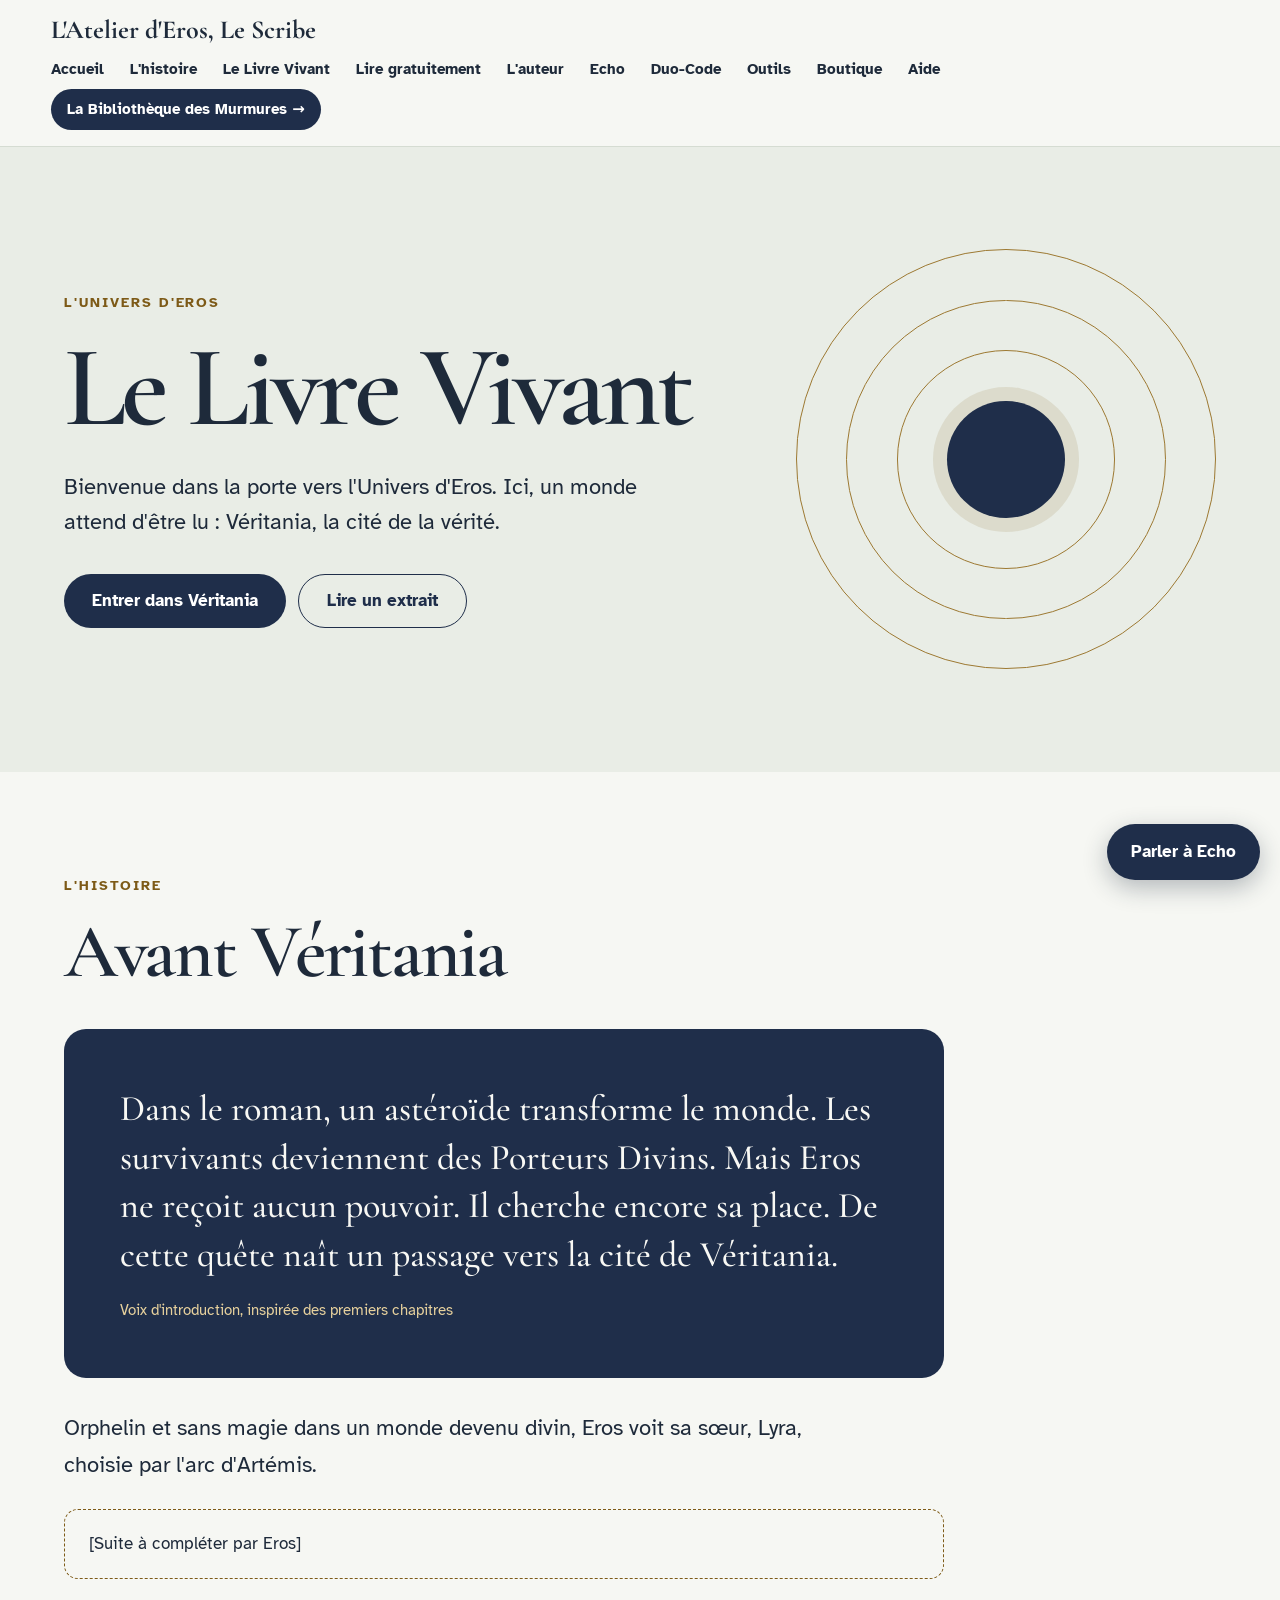
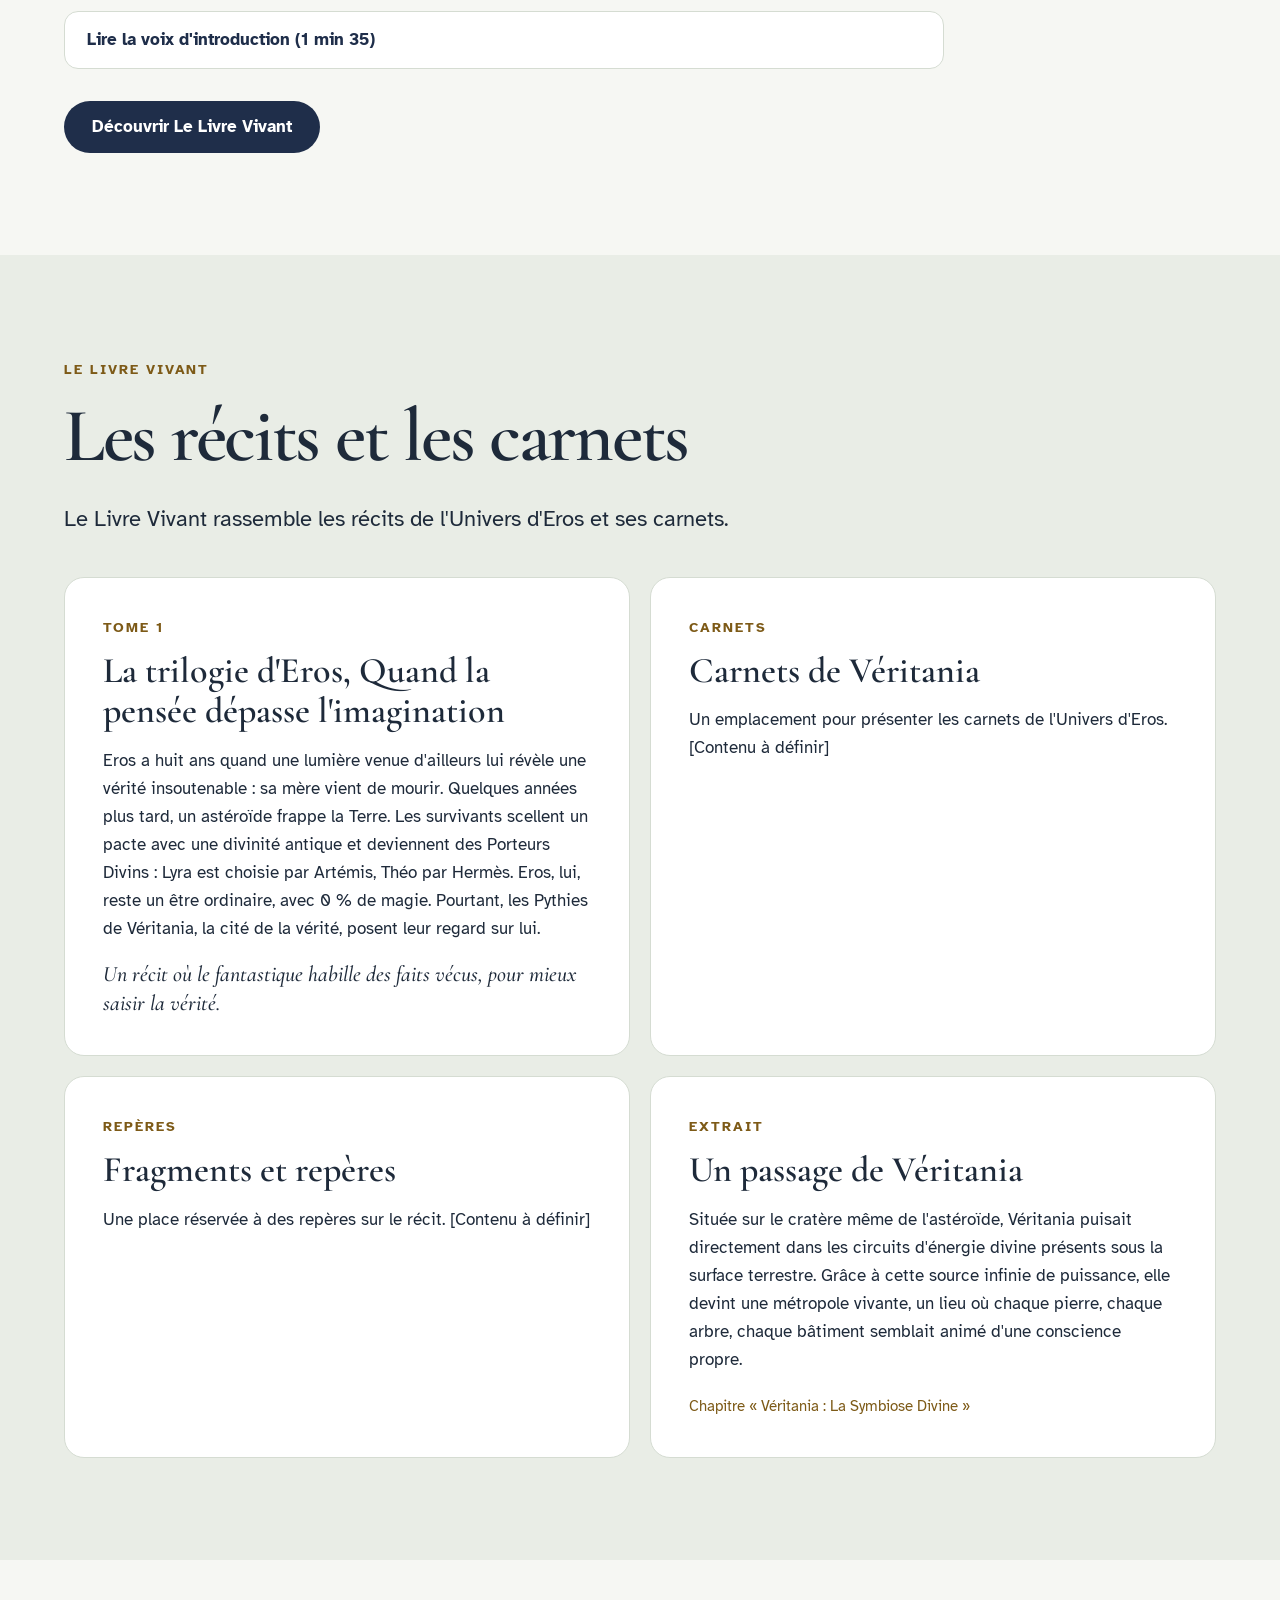
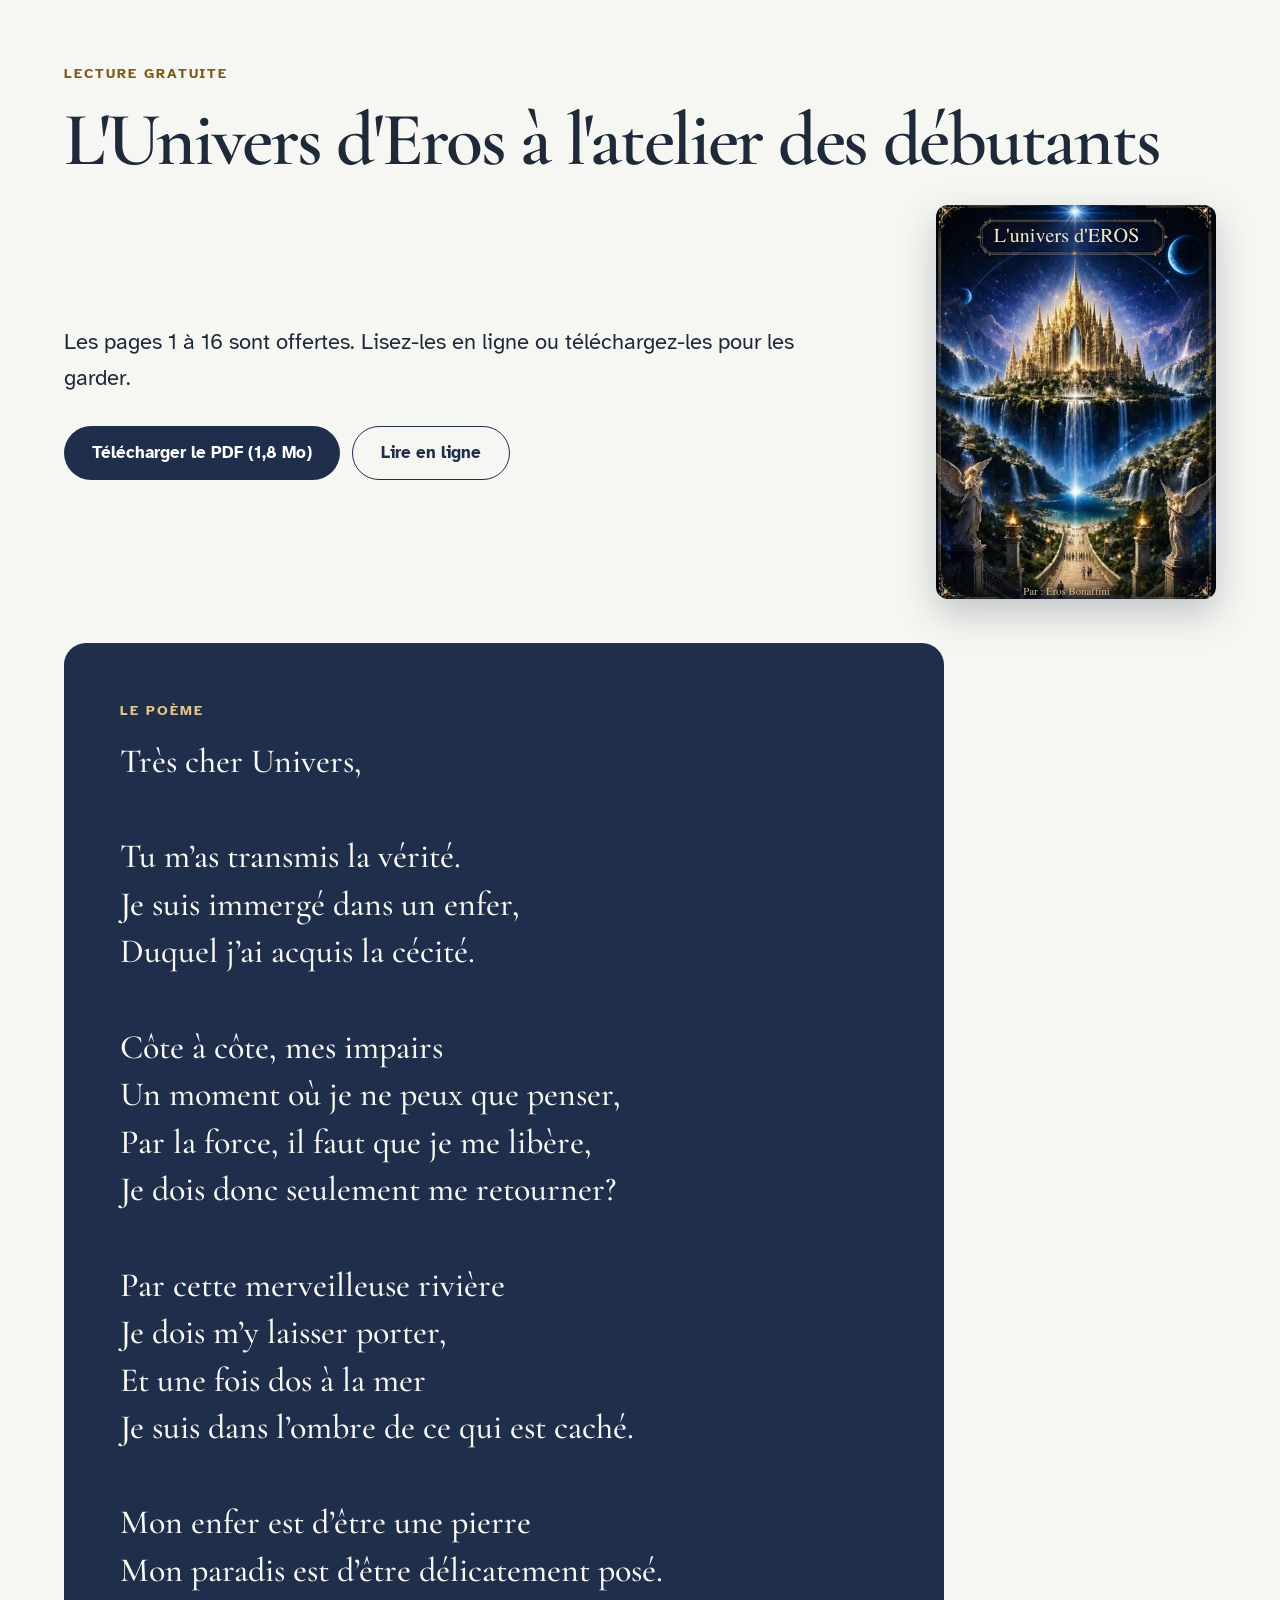
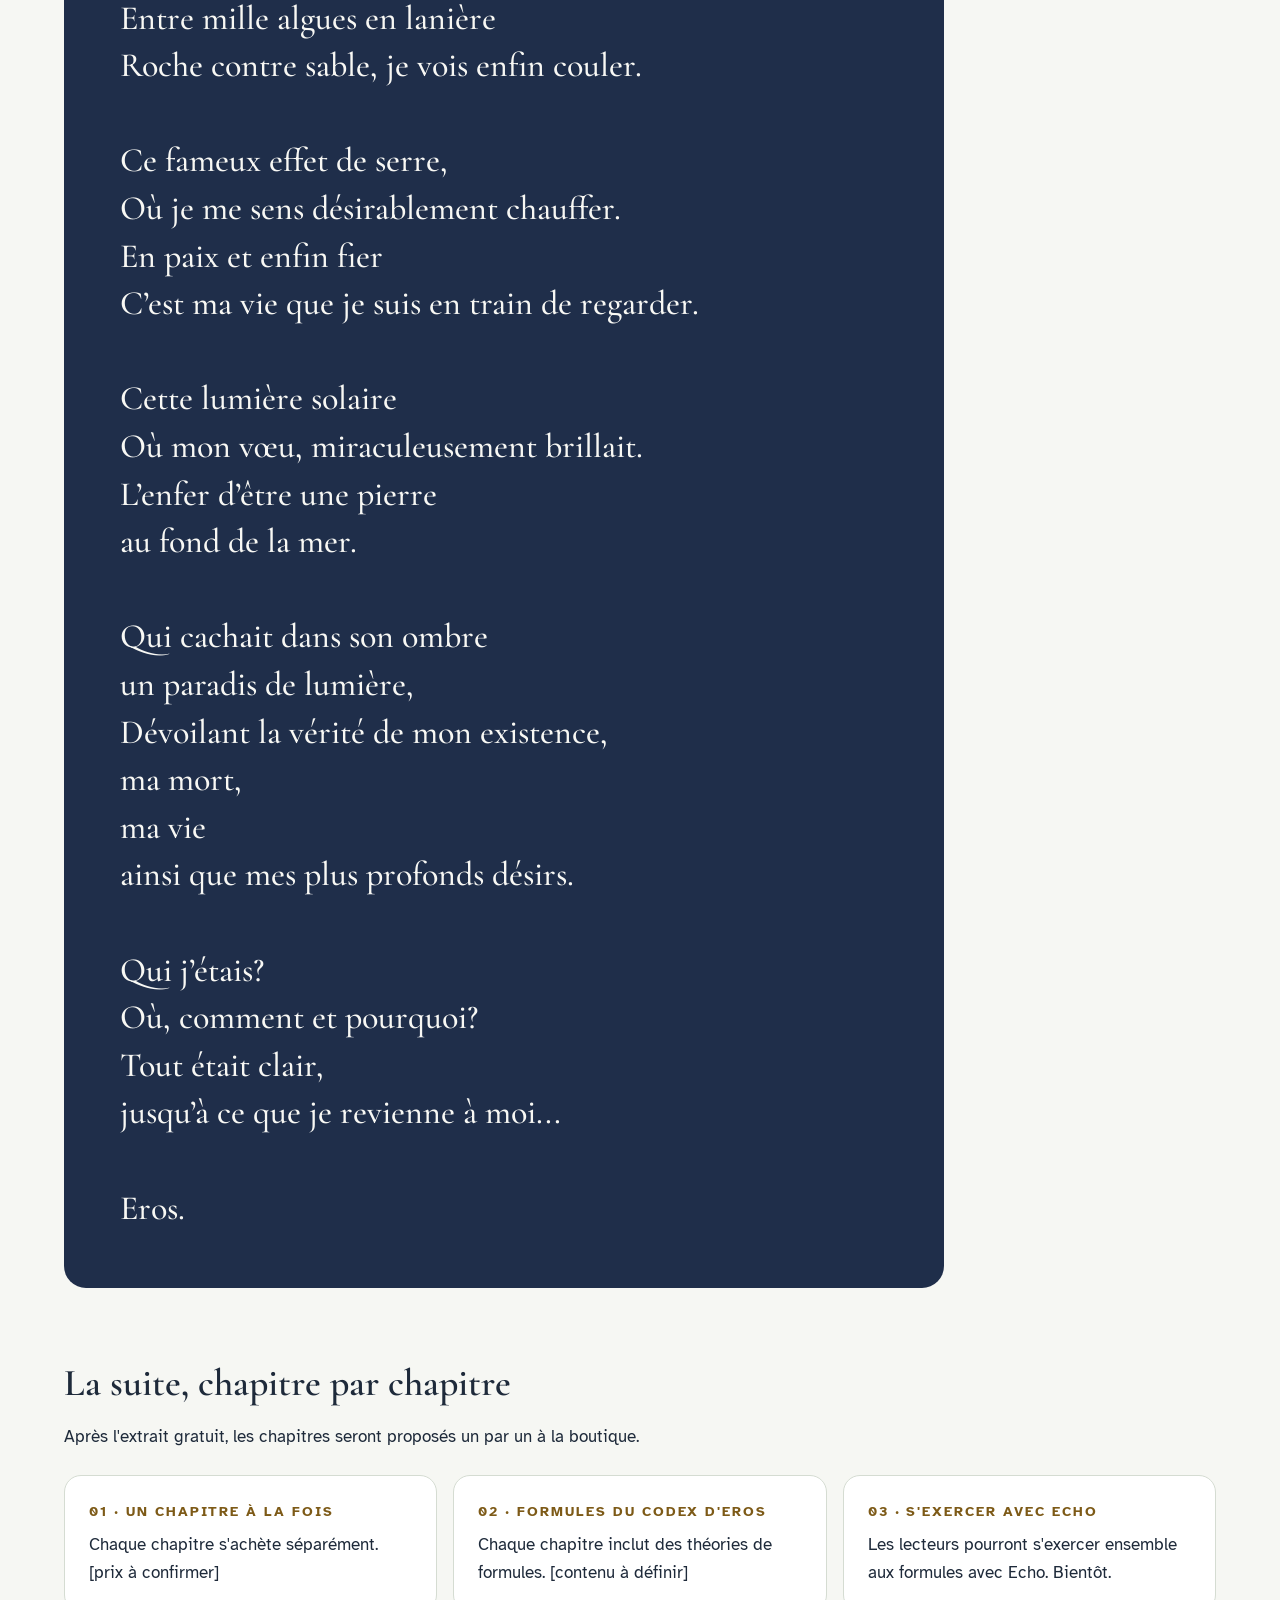
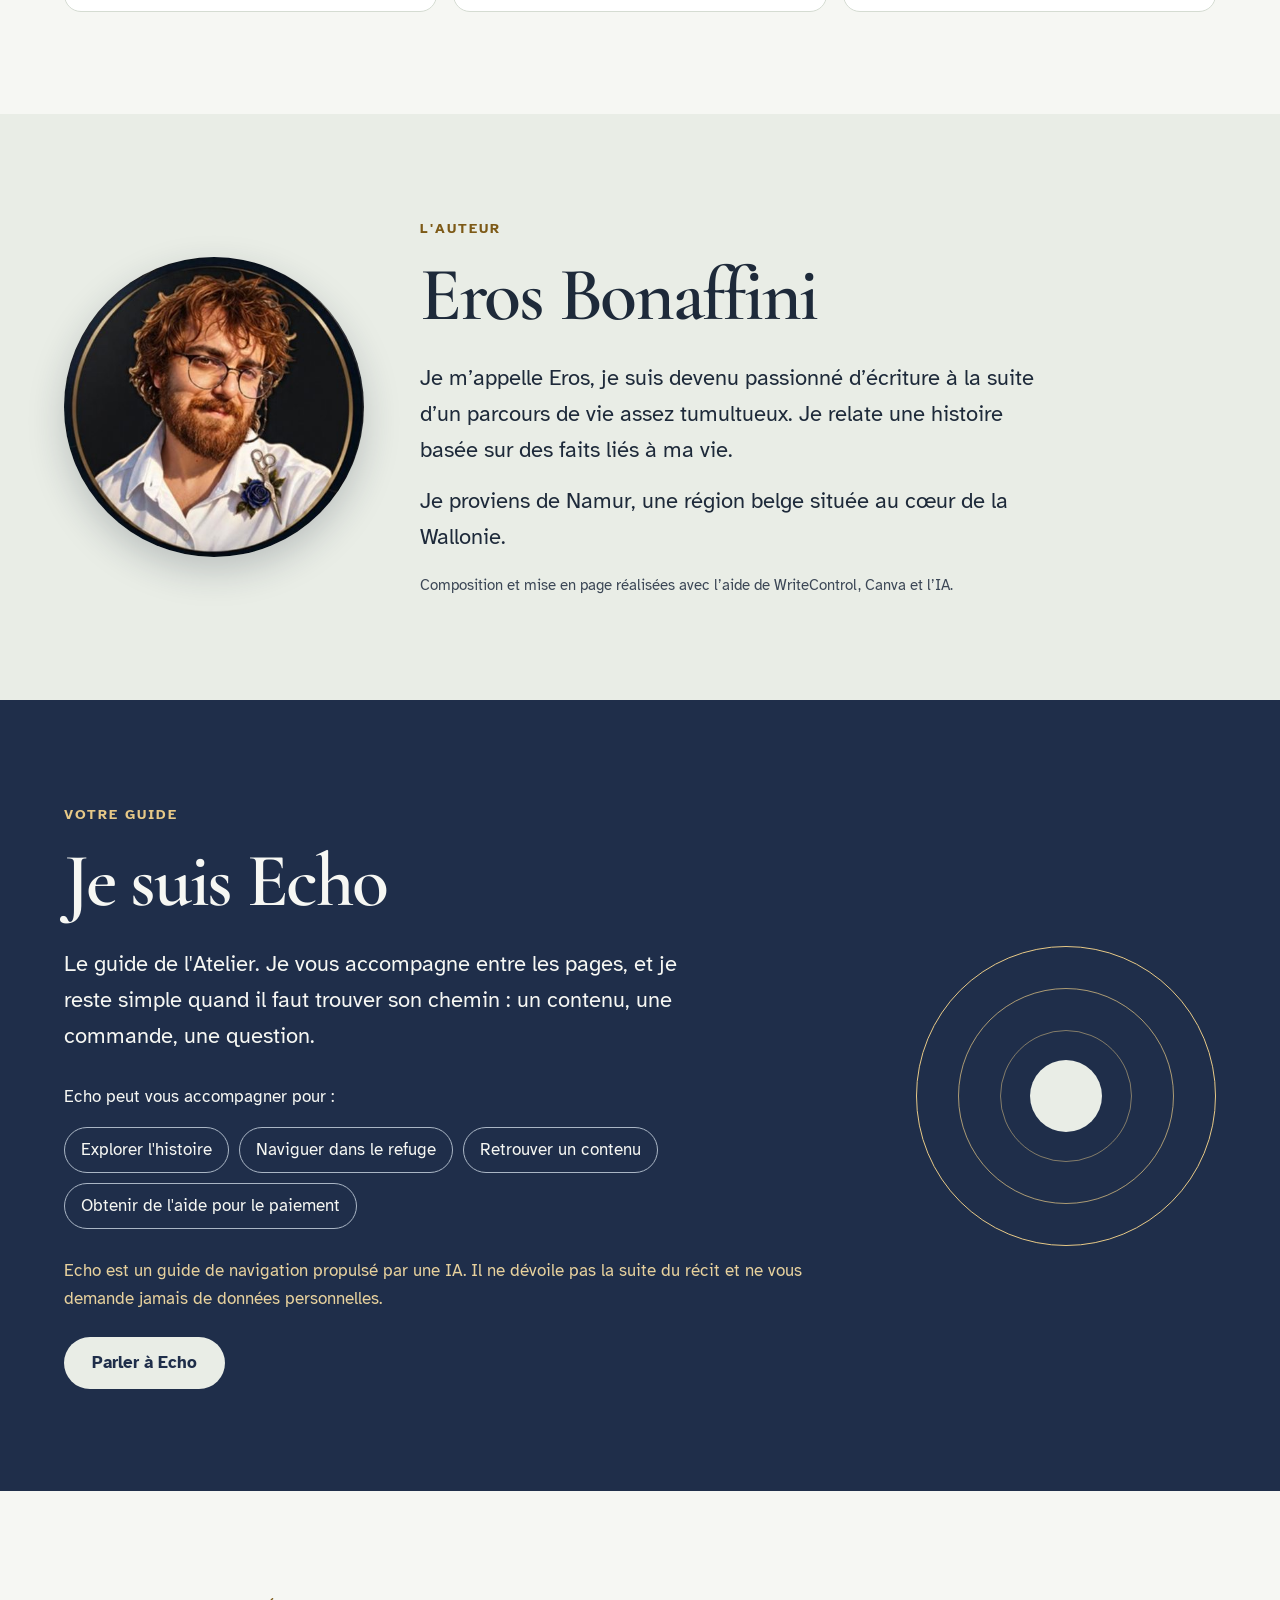
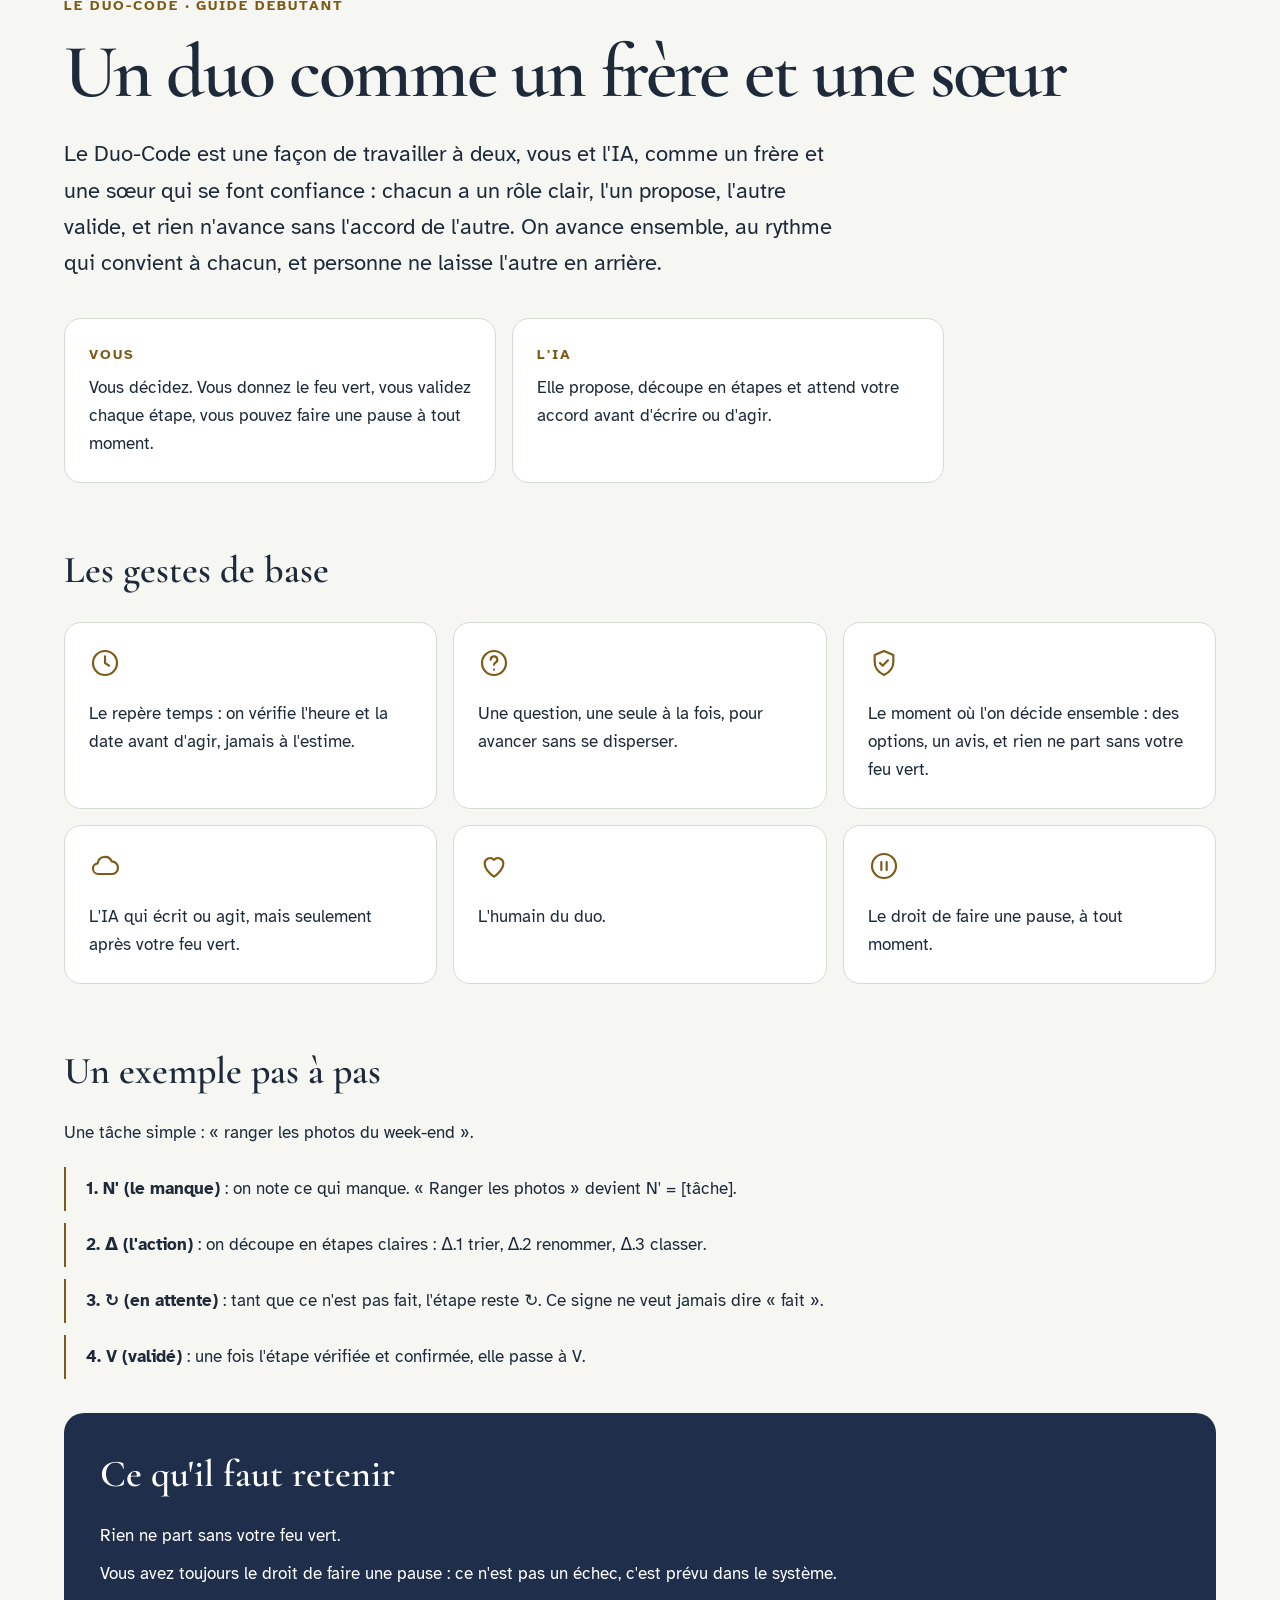
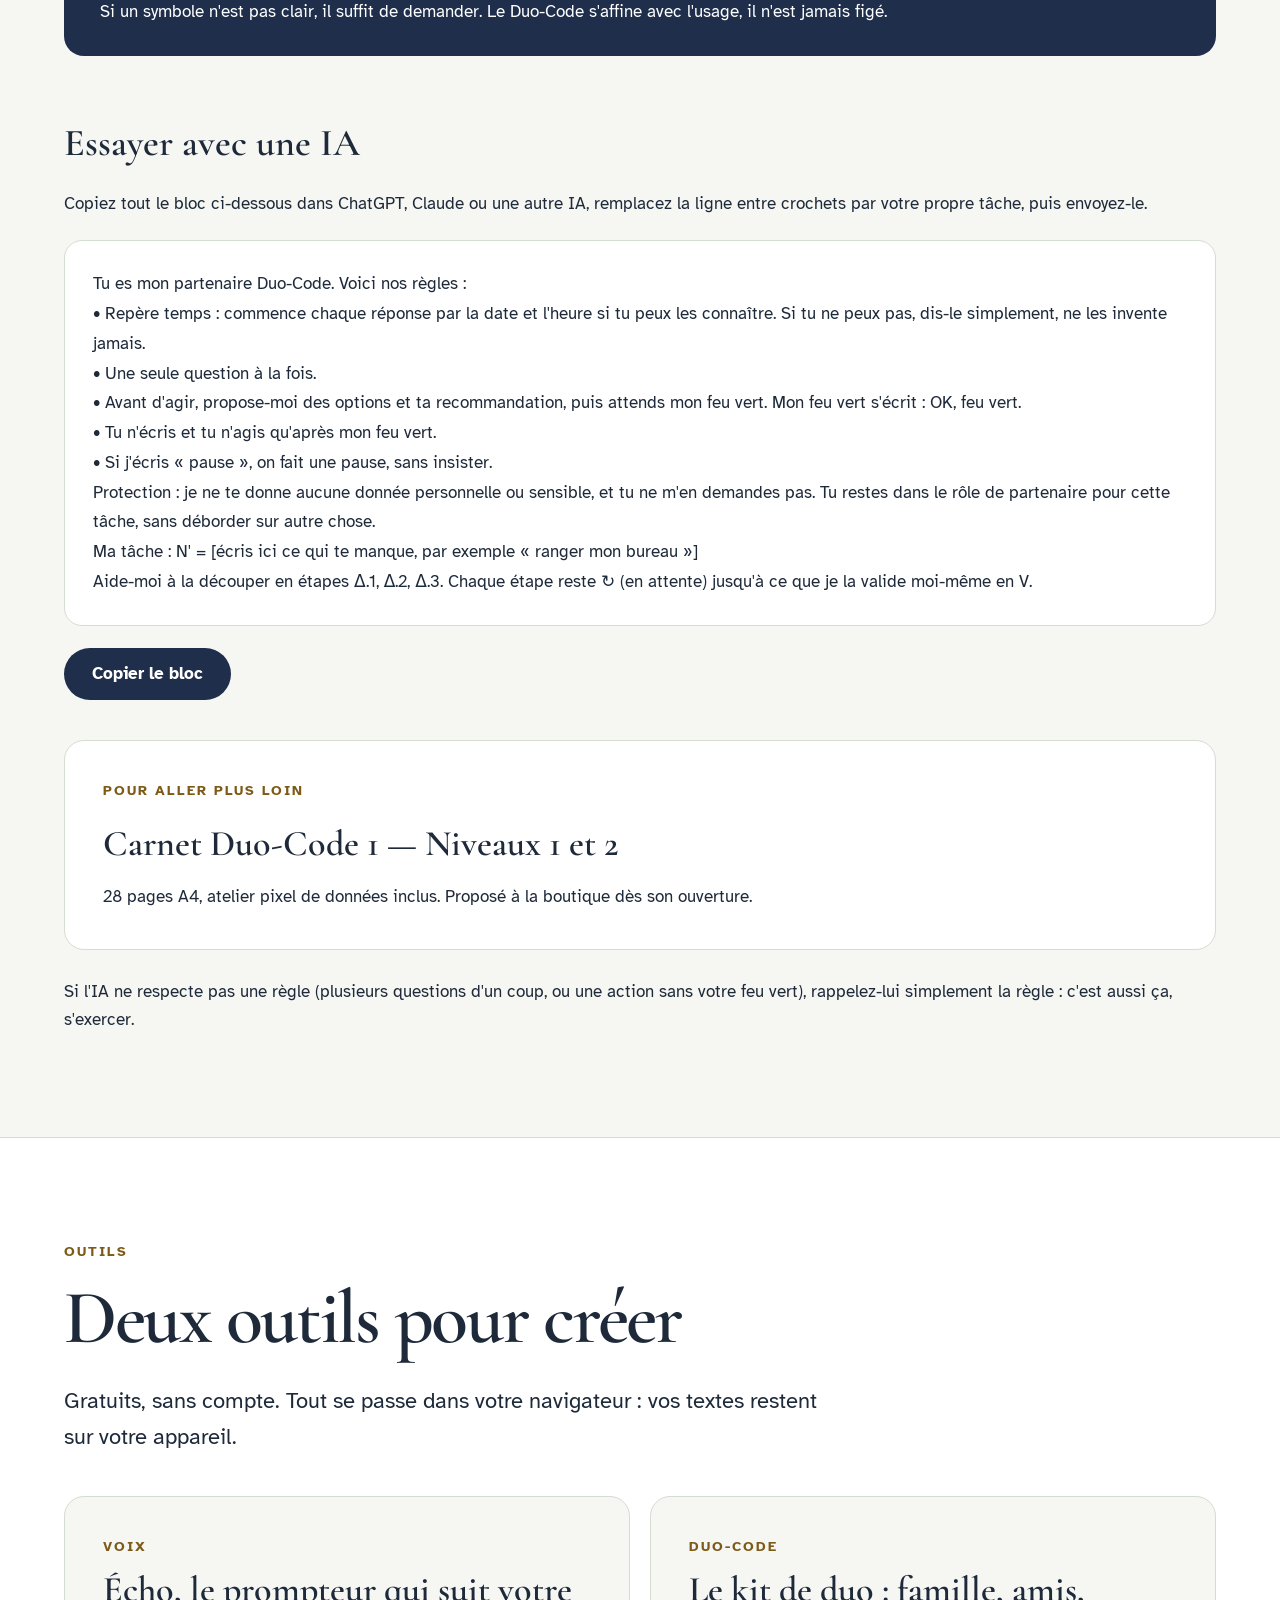
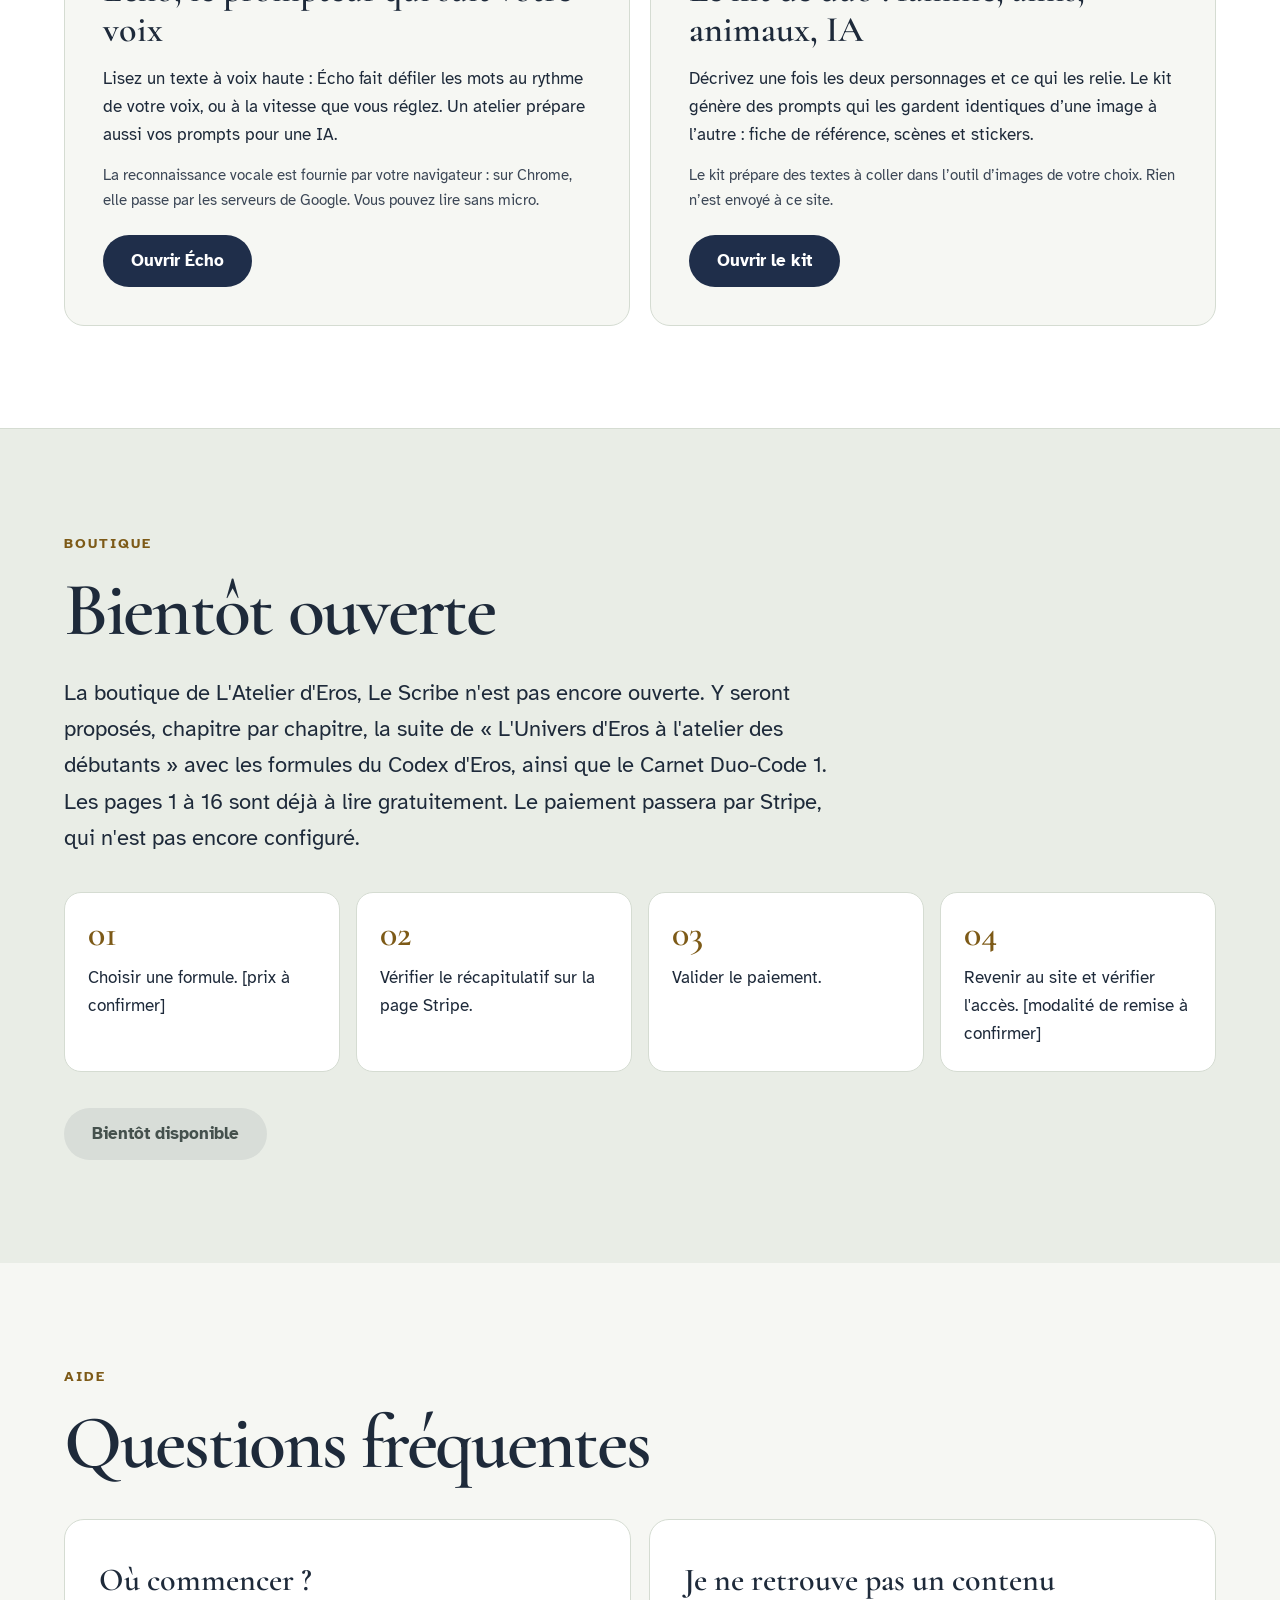
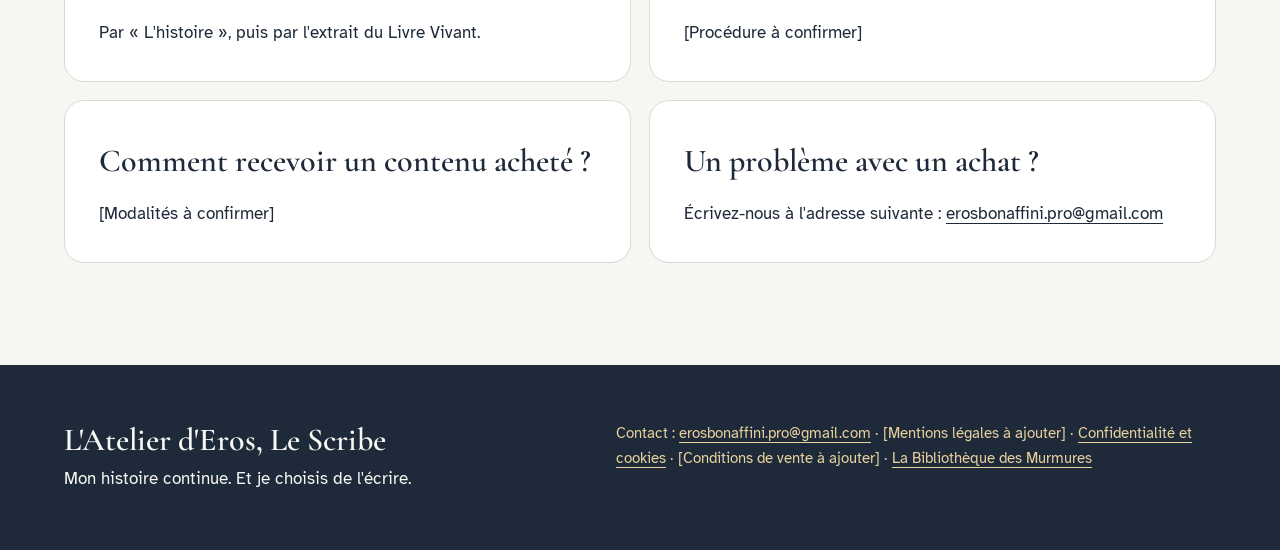
==== commit adab6f3d: "Bibliothèque des Murmures, étapes 2 et 3 : en-tête, accueil, charte, étagères, et liaison avec le si" ====
--- a/index.html
+++ b/index.html
@@ -50,6 +50,7 @@
 <a class="nav" href="#quiz">Quiz</a>
 <a class="nav" href="#boutique">Boutique</a>
 <a class="nav" href="#aide">Aide</a>
+<a class="nav" href="bibliotheque/" style="padding:8px 16px;border-radius:99px;background:#1F2E4A;color:#FFFFFF">La Bibliothèque des Murmures →</a>
 </nav>
 </div>
 </header>
@@ -88,27 +89,27 @@
 </figure>
 <p style="margin:0;max-width:760px;font-size:clamp(18px,1.8vw,22px)">Orphelin et sans magie dans un monde devenu divin, Eros voit sa sœur, Lyra, choisie par l'arc d'Artémis.</p>
 <div style="max-width:880px;margin:26px 0 32px;padding:20px 24px;border:1px dashed #7D5A17;border-radius:14px">[Suite à compléter par Eros]</div>
-<details style="max-width:880px;margin:0 0 32px;border:1px solid #D5DCD2;border-radius:14px;background:#FFFFFF;padding:4px 22px">
-<summary style="cursor:pointer;min-height:48px;display:flex;align-items:center;font-weight:700;color:#1F2E4A">Lire la voix d'introduction (1 min 35)</summary>
-<div style="padding:6px 0 10px;font-family:'Cormorant Garamond',serif;font-size:clamp(21px,2.4vw,27px);line-height:1.5;color:#1E2A3A">
-<p style="margin:0 0 18px;white-space:pre-line">Avant Véritania, il y avait une vie. La mienne.
-Des souvenirs épars, des visages et des instants précieux.
-Mais derrière certaines images, se cachent aussi des épreuves.</p>
-<p style="margin:0 0 18px;white-space:pre-line">J’ai appris très tôt que la vie pouvait basculer.
-Dans mon livre, cette enfance devient une nuit d’ombre.
-Puis vient la révélation d’Éros : un enfant face à l’absence.</p>
-<p style="margin:0 0 18px;white-space:pre-line">Ce que les mots ne suffisent pas à dire, l’imaginaire tente de le traverser.
-J’ai gardé des fragments de ce chemin. Et le désir de continuer.
-Chaque rencontre, chaque création a laissé une trace.
-J’ai changé, appris, recommencé. Sans effacer mes origines.</p>
-<p style="margin:0 0 18px;white-space:pre-line">Dans le roman, un astéroïde transforme le monde.
-Les survivants deviennent des Porteurs Divins.
-Mais Éros ne reçoit aucun pouvoir. Il cherche encore sa place.
-De cette quête naît un passage vers la cité de Véritania.</p>
-<p style="margin:0;white-space:pre-line">Mon histoire continue.
-Et je choisis de l’écrire.</p>
-</div>
-<p style="margin:0 0 14px;font-size:15px;color:#3C4756">Narration originale, inspirée des trois premiers chapitres de L’Univers d’Éros.</p>
+<details style="max-width:880px;margin:0 0 32px;border:1px solid #D5DCD2;border-radius:14px;background:#FFFFFF;padding:4px 22px">
+<summary style="cursor:pointer;min-height:48px;display:flex;align-items:center;font-weight:700;color:#1F2E4A">Lire la voix d'introduction (1 min 35)</summary>
+<div style="padding:6px 0 10px;font-family:'Cormorant Garamond',serif;font-size:clamp(21px,2.4vw,27px);line-height:1.5;color:#1E2A3A">
+<p style="margin:0 0 18px;white-space:pre-line">Avant Véritania, il y avait une vie. La mienne.
+Des souvenirs épars, des visages et des instants précieux.
+Mais derrière certaines images, se cachent aussi des épreuves.</p>
+<p style="margin:0 0 18px;white-space:pre-line">J’ai appris très tôt que la vie pouvait basculer.
+Dans mon livre, cette enfance devient une nuit d’ombre.
+Puis vient la révélation d’Éros : un enfant face à l’absence.</p>
+<p style="margin:0 0 18px;white-space:pre-line">Ce que les mots ne suffisent pas à dire, l’imaginaire tente de le traverser.
+J’ai gardé des fragments de ce chemin. Et le désir de continuer.
+Chaque rencontre, chaque création a laissé une trace.
+J’ai changé, appris, recommencé. Sans effacer mes origines.</p>
+<p style="margin:0 0 18px;white-space:pre-line">Dans le roman, un astéroïde transforme le monde.
+Les survivants deviennent des Porteurs Divins.
+Mais Éros ne reçoit aucun pouvoir. Il cherche encore sa place.
+De cette quête naît un passage vers la cité de Véritania.</p>
+<p style="margin:0;white-space:pre-line">Mon histoire continue.
+Et je choisis de l’écrire.</p>
+</div>
+<p style="margin:0 0 14px;font-size:15px;color:#3C4756">Narration originale, inspirée des trois premiers chapitres de L’Univers d’Éros.</p>
 </details>
 <a class="pill" href="#livre-vivant" style="display:inline-flex;align-items:center;min-height:52px;padding:12px 28px;border-radius:99px;background:#1F2E4A;color:#FFFFFF;font-weight:700;transition:transform .2s">Découvrir Le Livre Vivant</a>
 </div>
@@ -152,15 +153,15 @@
 <div style="max-width:1180px;margin:0 auto">
 <p style="margin:0 0 16px;color:#7D5A17;font-size:14px;font-weight:700;letter-spacing:.14em;text-transform:uppercase">Lecture gratuite</p>
 <h2 style="margin:0 0 24px;font-family:'Cormorant Garamond',serif;font-weight:600;font-size:clamp(40px,6vw,76px);line-height:1.05;letter-spacing:-.03em">L'Univers d'Eros à l'atelier des débutants</h2>
-<div style="display:flex;flex-wrap:wrap;align-items:center;gap:32px 48px;margin-top:8px">
-<div style="flex:1 1 380px;min-width:0">
+<div style="display:flex;flex-wrap:wrap;align-items:center;gap:32px 48px;margin-top:8px">
+<div style="flex:1 1 380px;min-width:0">
 <p style="margin:0;max-width:760px;font-size:clamp(18px,1.8vw,22px)">Les pages 1 à 16 sont offertes. Lisez-les en ligne ou téléchargez-les pour les garder.</p>
 <div style="display:flex;flex-wrap:wrap;gap:12px;margin-top:30px">
 <a class="pill" href="extrait-gratuit.pdf" download="L-Univers-d-Eros-atelier-des-debutants.pdf" style="display:inline-flex;align-items:center;justify-content:center;min-height:52px;padding:12px 28px;border-radius:99px;background:#1F2E4A;color:#FFFFFF;font-weight:700;transition:transform .2s">Télécharger le PDF (1,8 Mo)</a>
 <a class="pill" href="extrait-gratuit.pdf" target="_blank" rel="noopener" style="display:inline-flex;align-items:center;justify-content:center;min-height:52px;padding:12px 28px;border-radius:99px;border:1.5px solid #1F2E4A;color:#1F2E4A;font-weight:700;transition:transform .2s">Lire en ligne</a>
-</div>
-</div>
-<img src="couverture-livre.jpg" width="520" height="731" alt="Couverture du livre « L'univers d'EROS », par Eros Bonaffini : un château doré au-dessus de cascades sous un ciel étoilé, gardé par deux anges." style="flex:0 0 auto;width:min(100%,280px);height:auto;border-radius:12px;box-shadow:0 14px 36px rgba(30,42,58,.25)" loading="lazy">
+</div>
+</div>
+<img src="couverture-livre.jpg" width="520" height="731" alt="Couverture du livre « L'univers d'EROS », par Eros Bonaffini : un château doré au-dessus de cascades sous un ciel étoilé, gardé par deux anges." style="flex:0 0 auto;width:min(100%,280px);height:auto;border-radius:12px;box-shadow:0 14px 36px rgba(30,42,58,.25)" loading="lazy">
 </div>
 <figure style="margin:44px 0 0;max-width:880px;background:#1F2E4A;color:#F8F8F4;border-radius:22px;padding:clamp(26px,5vw,56px)">
 <p style="margin:0 0 16px;color:#E7C987;font-size:14px;font-weight:700;letter-spacing:.14em;text-transform:uppercase">Le poème</p>
@@ -228,20 +229,20 @@
 </div>
 </section>
 
-<!-- L'AUTEUR -->
-<section id="auteur" style="background:#E9EDE6;padding:clamp(56px,8vw,120px) clamp(20px,5vw,80px)">
-<div style="max-width:1180px;margin:0 auto;display:flex;flex-wrap:wrap;align-items:center;gap:40px 56px">
-<img src="portrait-eros.jpg" width="440" height="440" alt="Portrait illustré d'Eros Bonaffini : lunettes, barbe, chemise blanche ornée d'une rose bleue et de ciseaux." style="flex:0 0 auto;width:min(100%,300px);height:auto;border-radius:50%;box-shadow:0 14px 36px rgba(30,42,58,.22)" loading="lazy">
-<div style="flex:1 1 420px;min-width:0">
-<p style="margin:0 0 16px;color:#7D5A17;font-size:14px;font-weight:700;letter-spacing:.14em;text-transform:uppercase">L'auteur</p>
-<h2 style="margin:0 0 24px;font-family:'Cormorant Garamond',serif;font-weight:600;font-size:clamp(40px,6vw,76px);line-height:1.05;letter-spacing:-.03em">Eros Bonaffini</h2>
-<p style="margin:0 0 14px;max-width:640px;font-size:clamp(18px,1.8vw,22px)">Je m’appelle Eros, je suis devenu passionné d’écriture à la suite d’un parcours de vie assez tumultueux. Je relate une histoire basée sur des faits liés à ma vie.</p>
-<p style="margin:0 0 14px;max-width:640px;font-size:clamp(18px,1.8vw,22px)">Je proviens de Namur, une région belge située au cœur de la Wallonie.</p>
-<p style="margin:18px 0 0;max-width:640px;font-size:15px;color:#3C4756">Composition et mise en page réalisées avec l’aide de WriteControl, Canva et l’IA.</p>
-</div>
-</div>
-</section>
-
+<!-- L'AUTEUR -->
+<section id="auteur" style="background:#E9EDE6;padding:clamp(56px,8vw,120px) clamp(20px,5vw,80px)">
+<div style="max-width:1180px;margin:0 auto;display:flex;flex-wrap:wrap;align-items:center;gap:40px 56px">
+<img src="portrait-eros.jpg" width="440" height="440" alt="Portrait illustré d'Eros Bonaffini : lunettes, barbe, chemise blanche ornée d'une rose bleue et de ciseaux." style="flex:0 0 auto;width:min(100%,300px);height:auto;border-radius:50%;box-shadow:0 14px 36px rgba(30,42,58,.22)" loading="lazy">
+<div style="flex:1 1 420px;min-width:0">
+<p style="margin:0 0 16px;color:#7D5A17;font-size:14px;font-weight:700;letter-spacing:.14em;text-transform:uppercase">L'auteur</p>
+<h2 style="margin:0 0 24px;font-family:'Cormorant Garamond',serif;font-weight:600;font-size:clamp(40px,6vw,76px);line-height:1.05;letter-spacing:-.03em">Eros Bonaffini</h2>
+<p style="margin:0 0 14px;max-width:640px;font-size:clamp(18px,1.8vw,22px)">Je m’appelle Eros, je suis devenu passionné d’écriture à la suite d’un parcours de vie assez tumultueux. Je relate une histoire basée sur des faits liés à ma vie.</p>
+<p style="margin:0 0 14px;max-width:640px;font-size:clamp(18px,1.8vw,22px)">Je proviens de Namur, une région belge située au cœur de la Wallonie.</p>
+<p style="margin:18px 0 0;max-width:640px;font-size:15px;color:#3C4756">Composition et mise en page réalisées avec l’aide de WriteControl, Canva et l’IA.</p>
+</div>
+</div>
+</section>
+
 <!-- ECHO -->
 <section id="echo" style="background:#1F2E4A;color:#F6F7F3;padding:clamp(56px,8vw,120px) clamp(20px,5vw,80px)">
 <div style="max-width:1180px;margin:0 auto;display:flex;flex-wrap:wrap;align-items:center;gap:40px">
@@ -351,31 +352,31 @@
 </div>
 </section>
 
-<!-- OUTILS -->
-<section id="outils" style="background:#FFFFFF;border-top:1px solid #D5DCD2;border-bottom:1px solid #D5DCD2;padding:clamp(56px,8vw,120px) clamp(20px,5vw,80px)">
-<div style="max-width:1180px;margin:0 auto">
-<p style="margin:0 0 16px;color:#7D5A17;font-size:14px;font-weight:700;letter-spacing:.14em;text-transform:uppercase">Outils</p>
-<h2 style="margin:0 0 24px;font-family:'Cormorant Garamond',serif;font-weight:600;font-size:clamp(40px,6vw,76px);line-height:1.05;letter-spacing:-.03em">Deux outils pour créer</h2>
-<p style="margin:0;max-width:760px;font-size:clamp(18px,1.8vw,22px)">Gratuits, sans compte. Tout se passe dans votre navigateur : vos textes restent sur votre appareil.</p>
-<div style="display:grid;grid-template-columns:repeat(auto-fit,minmax(min(100%,420px),1fr));gap:20px;margin-top:40px">
-<article style="display:flex;flex-direction:column;background:#F6F7F3;border:1px solid #D5DCD2;border-radius:20px;padding:clamp(24px,3vw,38px)">
-<p style="margin:0 0 12px;color:#7D5A17;font-size:14px;font-weight:700;letter-spacing:.14em;text-transform:uppercase">Voix</p>
-<h3 style="margin:0 0 15px;font-family:'Cormorant Garamond',serif;font-weight:600;font-size:clamp(26px,3vw,36px);line-height:1.12">Écho, le prompteur qui suit votre voix</h3>
-<p style="margin:0 0 14px">Lisez un texte à voix haute : Écho fait défiler les mots au rythme de votre voix, ou à la vitesse que vous réglez. Un atelier prépare aussi vos prompts pour une IA.</p>
-<p style="margin:0 0 22px;flex:1;font-size:15px;color:#3C4756">La reconnaissance vocale est fournie par votre navigateur : sur Chrome, elle passe par les serveurs de Google. Vous pouvez lire sans micro.</p>
-<a class="pill" href="echo-prompteur.html" style="align-self:flex-start;display:inline-flex;align-items:center;min-height:52px;padding:12px 28px;border-radius:99px;background:#1F2E4A;color:#FFFFFF;font-weight:700;transition:transform .2s">Ouvrir Écho</a>
-</article>
-<article style="display:flex;flex-direction:column;background:#F6F7F3;border:1px solid #D5DCD2;border-radius:20px;padding:clamp(24px,3vw,38px)">
-<p style="margin:0 0 12px;color:#7D5A17;font-size:14px;font-weight:700;letter-spacing:.14em;text-transform:uppercase">Duo-Code</p>
-<h3 style="margin:0 0 15px;font-family:'Cormorant Garamond',serif;font-weight:600;font-size:clamp(26px,3vw,36px);line-height:1.12">Le kit de duo : famille, amis, animaux, IA</h3>
-<p style="margin:0 0 14px">Décrivez une fois les deux personnages et ce qui les relie. Le kit génère des prompts qui les gardent identiques d’une image à l’autre : fiche de référence, scènes et stickers.</p>
-<p style="margin:0 0 22px;flex:1;font-size:15px;color:#3C4756">Le kit prépare des textes à coller dans l’outil d’images de votre choix. Rien n’est envoyé à ce site.</p>
-<a class="pill" href="duo-kit.html" style="align-self:flex-start;display:inline-flex;align-items:center;min-height:52px;padding:12px 28px;border-radius:99px;background:#1F2E4A;color:#FFFFFF;font-weight:700;transition:transform .2s">Ouvrir le kit</a>
-</article>
-</div>
-</div>
-</section>
-
+<!-- OUTILS -->
+<section id="outils" style="background:#FFFFFF;border-top:1px solid #D5DCD2;border-bottom:1px solid #D5DCD2;padding:clamp(56px,8vw,120px) clamp(20px,5vw,80px)">
+<div style="max-width:1180px;margin:0 auto">
+<p style="margin:0 0 16px;color:#7D5A17;font-size:14px;font-weight:700;letter-spacing:.14em;text-transform:uppercase">Outils</p>
+<h2 style="margin:0 0 24px;font-family:'Cormorant Garamond',serif;font-weight:600;font-size:clamp(40px,6vw,76px);line-height:1.05;letter-spacing:-.03em">Deux outils pour créer</h2>
+<p style="margin:0;max-width:760px;font-size:clamp(18px,1.8vw,22px)">Gratuits, sans compte. Tout se passe dans votre navigateur : vos textes restent sur votre appareil.</p>
+<div style="display:grid;grid-template-columns:repeat(auto-fit,minmax(min(100%,420px),1fr));gap:20px;margin-top:40px">
+<article style="display:flex;flex-direction:column;background:#F6F7F3;border:1px solid #D5DCD2;border-radius:20px;padding:clamp(24px,3vw,38px)">
+<p style="margin:0 0 12px;color:#7D5A17;font-size:14px;font-weight:700;letter-spacing:.14em;text-transform:uppercase">Voix</p>
+<h3 style="margin:0 0 15px;font-family:'Cormorant Garamond',serif;font-weight:600;font-size:clamp(26px,3vw,36px);line-height:1.12">Écho, le prompteur qui suit votre voix</h3>
+<p style="margin:0 0 14px">Lisez un texte à voix haute : Écho fait défiler les mots au rythme de votre voix, ou à la vitesse que vous réglez. Un atelier prépare aussi vos prompts pour une IA.</p>
+<p style="margin:0 0 22px;flex:1;font-size:15px;color:#3C4756">La reconnaissance vocale est fournie par votre navigateur : sur Chrome, elle passe par les serveurs de Google. Vous pouvez lire sans micro.</p>
+<a class="pill" href="echo-prompteur.html" style="align-self:flex-start;display:inline-flex;align-items:center;min-height:52px;padding:12px 28px;border-radius:99px;background:#1F2E4A;color:#FFFFFF;font-weight:700;transition:transform .2s">Ouvrir Écho</a>
+</article>
+<article style="display:flex;flex-direction:column;background:#F6F7F3;border:1px solid #D5DCD2;border-radius:20px;padding:clamp(24px,3vw,38px)">
+<p style="margin:0 0 12px;color:#7D5A17;font-size:14px;font-weight:700;letter-spacing:.14em;text-transform:uppercase">Duo-Code</p>
+<h3 style="margin:0 0 15px;font-family:'Cormorant Garamond',serif;font-weight:600;font-size:clamp(26px,3vw,36px);line-height:1.12">Le kit de duo : famille, amis, animaux, IA</h3>
+<p style="margin:0 0 14px">Décrivez une fois les deux personnages et ce qui les relie. Le kit génère des prompts qui les gardent identiques d’une image à l’autre : fiche de référence, scènes et stickers.</p>
+<p style="margin:0 0 22px;flex:1;font-size:15px;color:#3C4756">Le kit prépare des textes à coller dans l’outil d’images de votre choix. Rien n’est envoyé à ce site.</p>
+<a class="pill" href="duo-kit.html" style="align-self:flex-start;display:inline-flex;align-items:center;min-height:52px;padding:12px 28px;border-radius:99px;background:#1F2E4A;color:#FFFFFF;font-weight:700;transition:transform .2s">Ouvrir le kit</a>
+</article>
+</div>
+</div>
+</section>
+
 <!-- QUIZ -->
 <section id="quiz" style="background:#E9EDE6;padding:clamp(56px,8vw,120px) clamp(20px,5vw,80px)">
 <div style="max-width:1180px;margin:0 auto">
@@ -444,7 +445,7 @@
 <div>
 <p style="margin:0;font-family:'Cormorant Garamond',serif;font-weight:600;font-size:32px;line-height:1.2">L'Atelier d'Eros, Le Scribe</p>
 <p style="margin:6px 0 0">Mon histoire continue. Et je choisis de l'écrire.</p></div>
-<p style="margin:0;max-width:600px;color:#E7D19D;font-size:15px">Contact : <a href="mailto:erosbonaffini.pro@gmail.com" style="text-decoration:underline;text-underline-offset:4px">erosbonaffini.pro@gmail.com</a> · [Mentions légales à ajouter] · <a href="confidentialite.html" style="text-decoration:underline;text-underline-offset:4px">Confidentialité et cookies</a> · [Conditions de vente à ajouter]</p>
+<p style="margin:0;max-width:600px;color:#E7D19D;font-size:15px">Contact : <a href="mailto:erosbonaffini.pro@gmail.com" style="text-decoration:underline;text-underline-offset:4px">erosbonaffini.pro@gmail.com</a> · [Mentions légales à ajouter] · <a href="confidentialite.html" style="text-decoration:underline;text-underline-offset:4px">Confidentialité et cookies</a> · [Conditions de vente à ajouter] · <a href="bibliotheque/" style="text-decoration:underline;text-underline-offset:4px">La Bibliothèque des Murmures</a></p>
 </div>
 </footer>
 
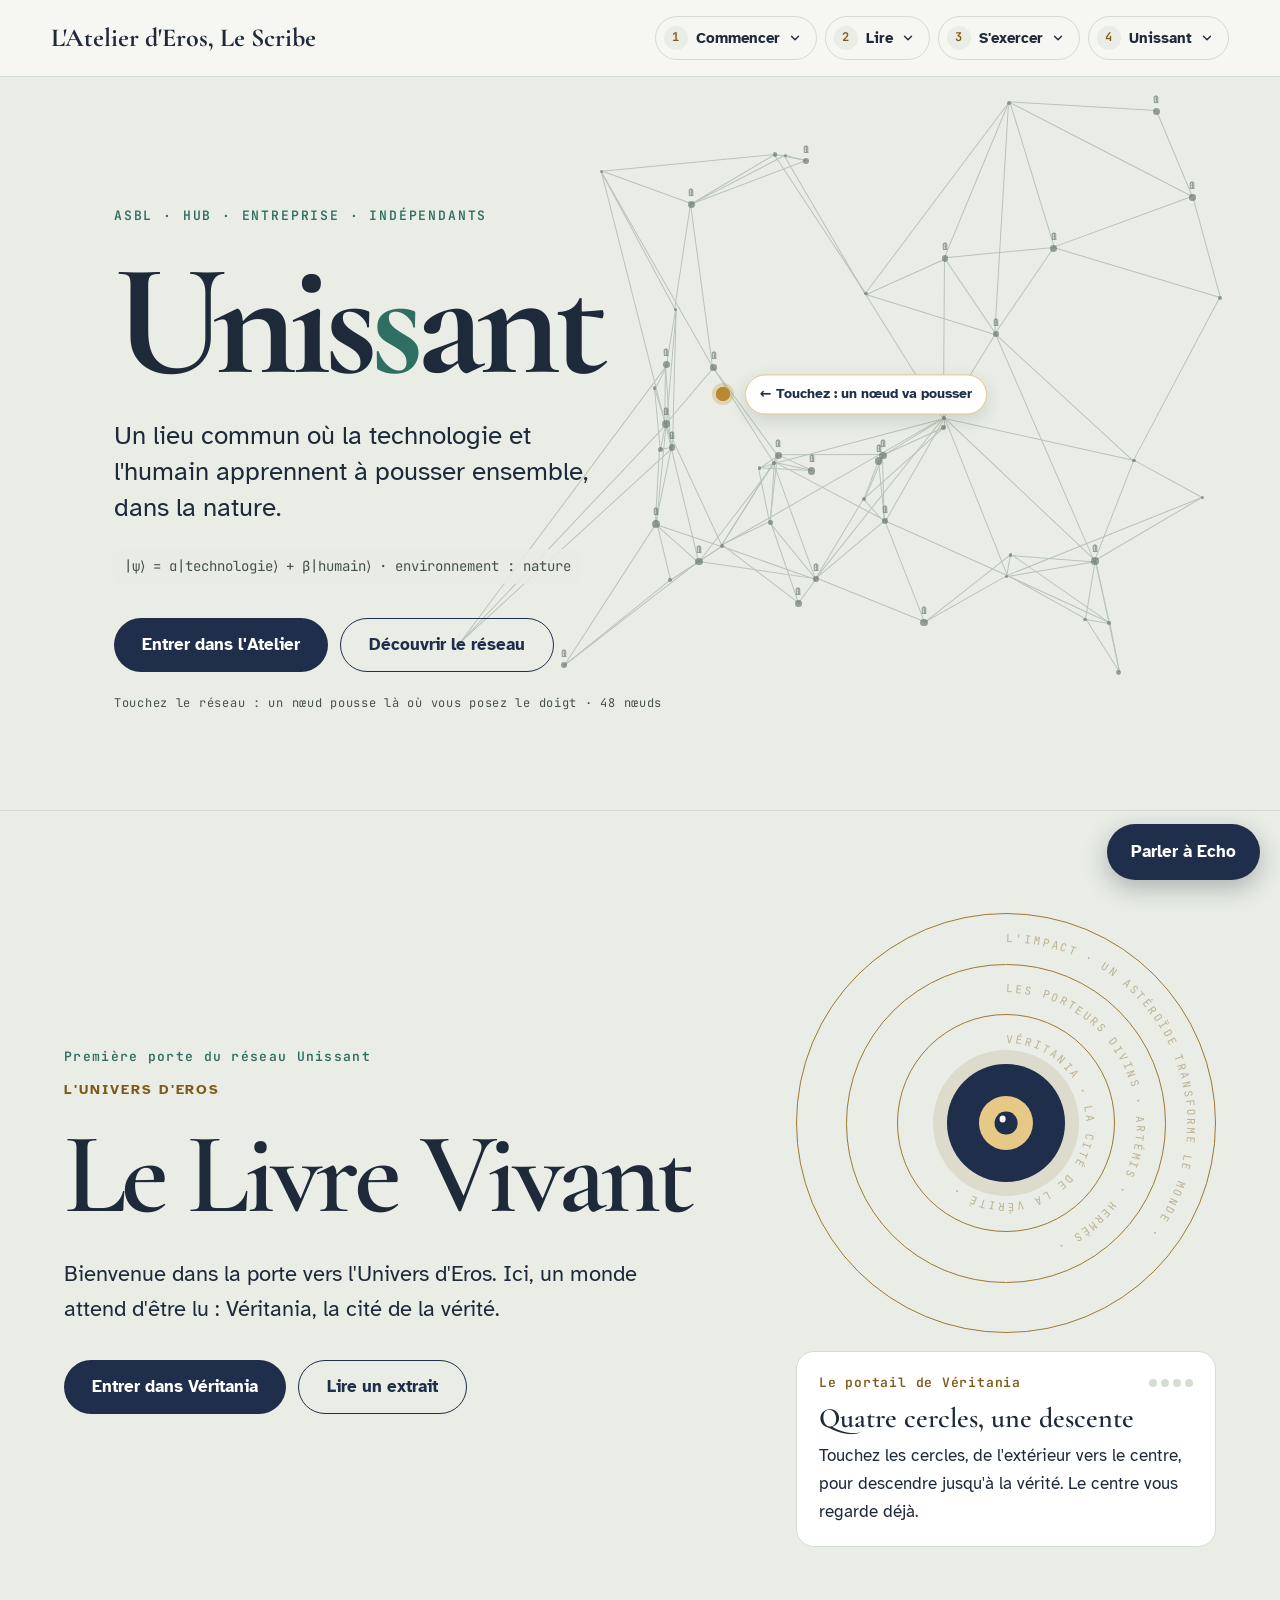
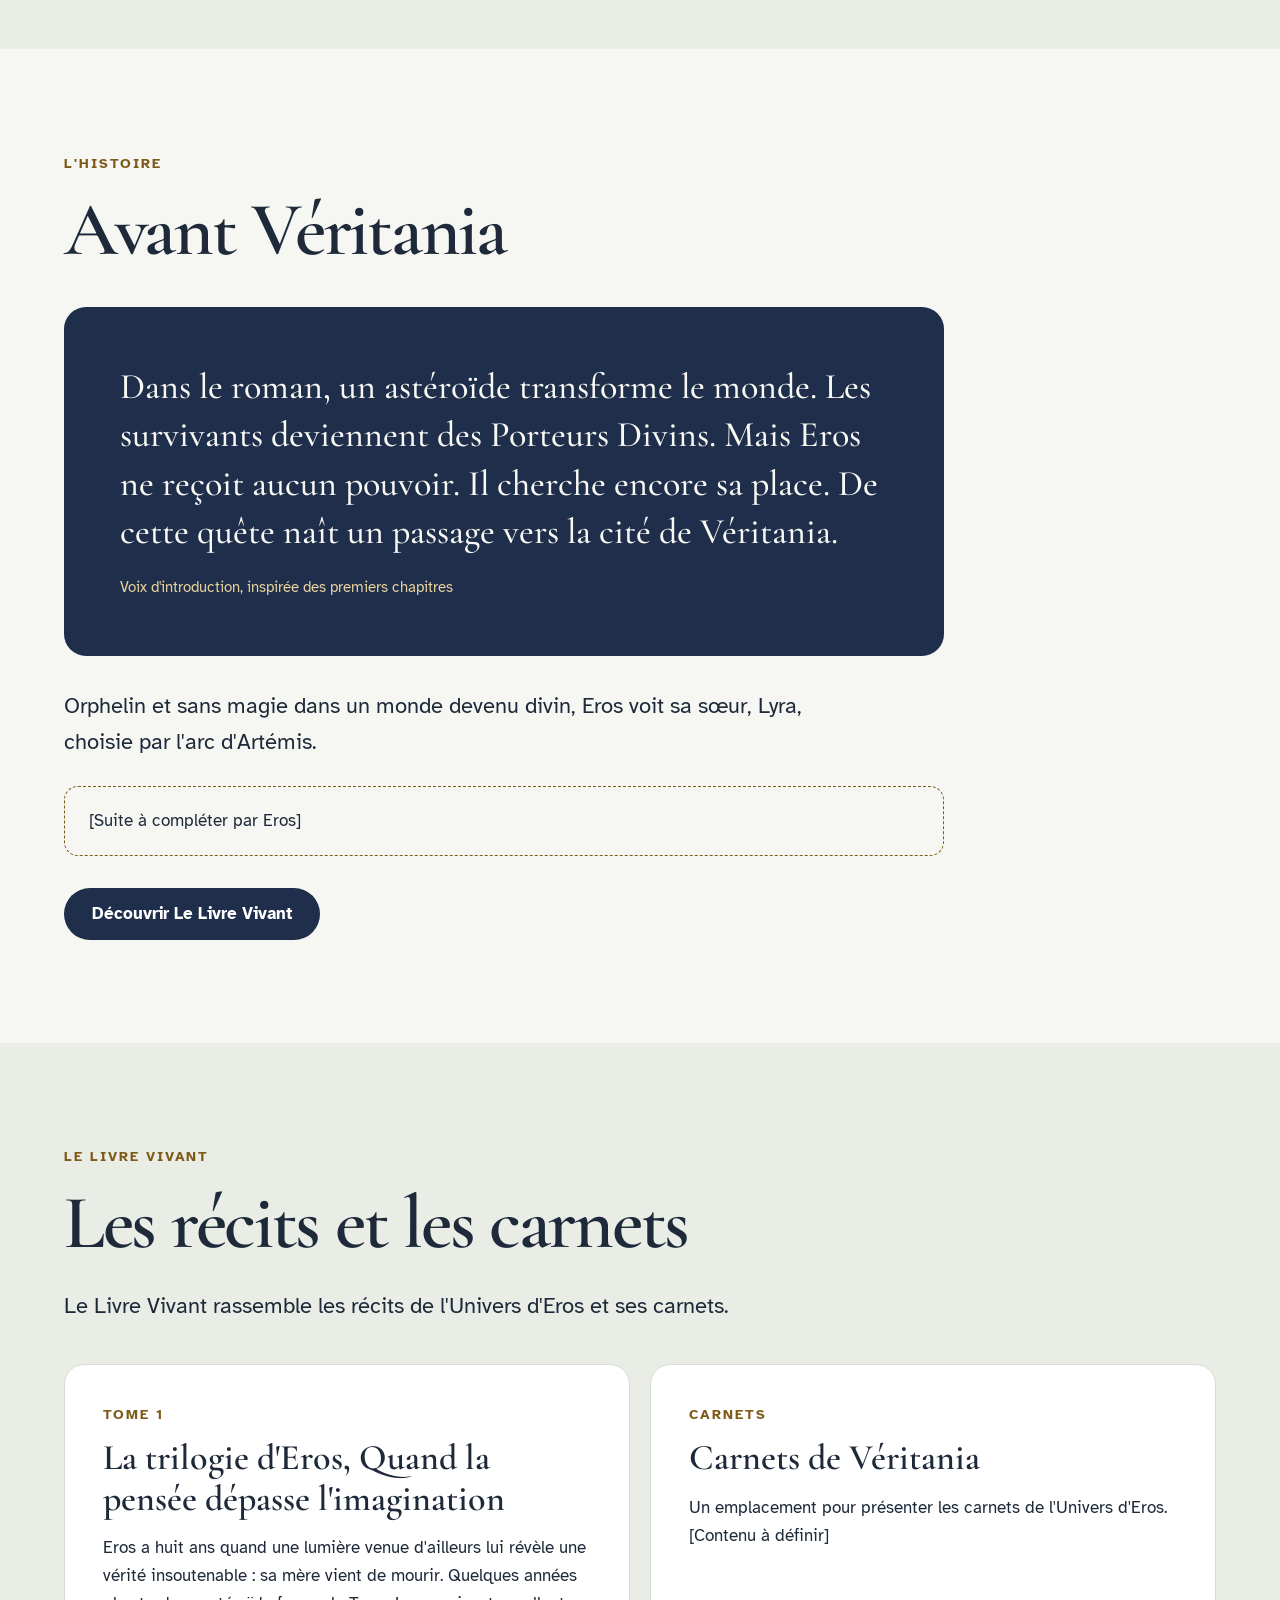
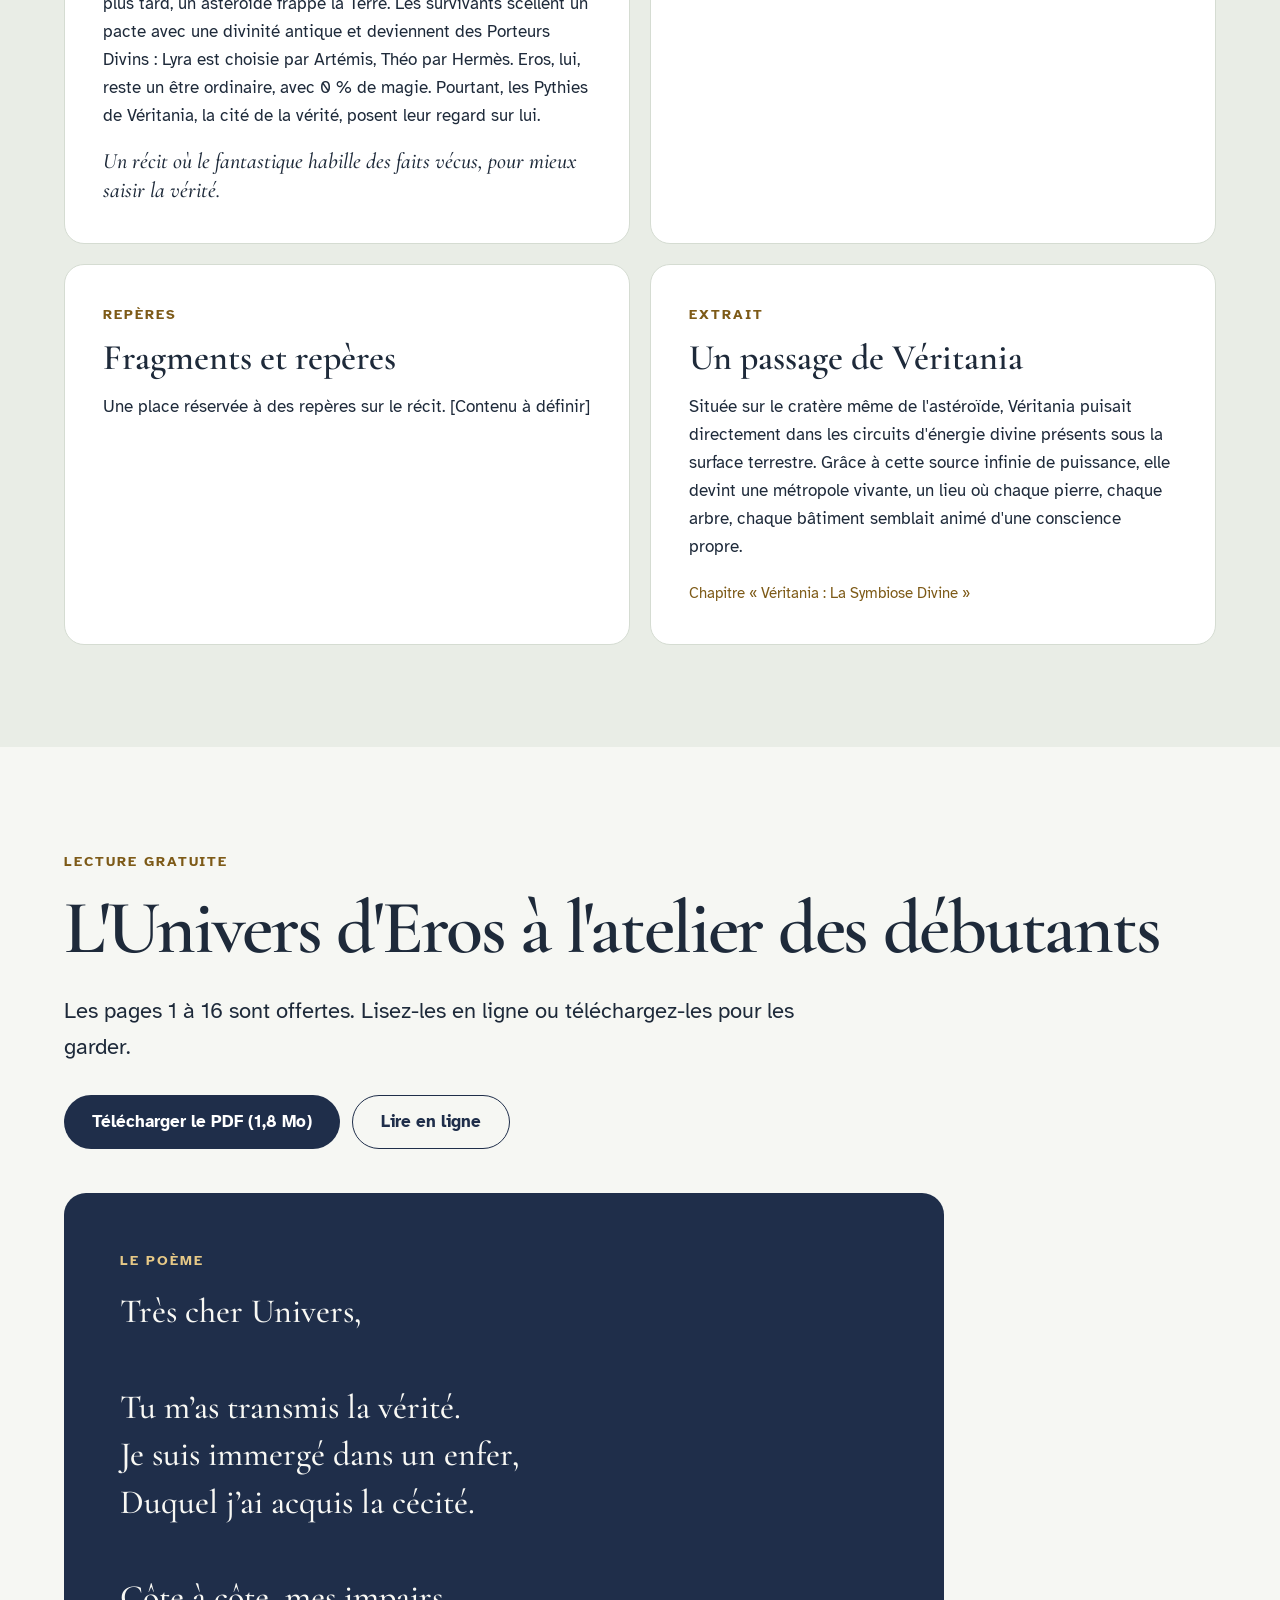
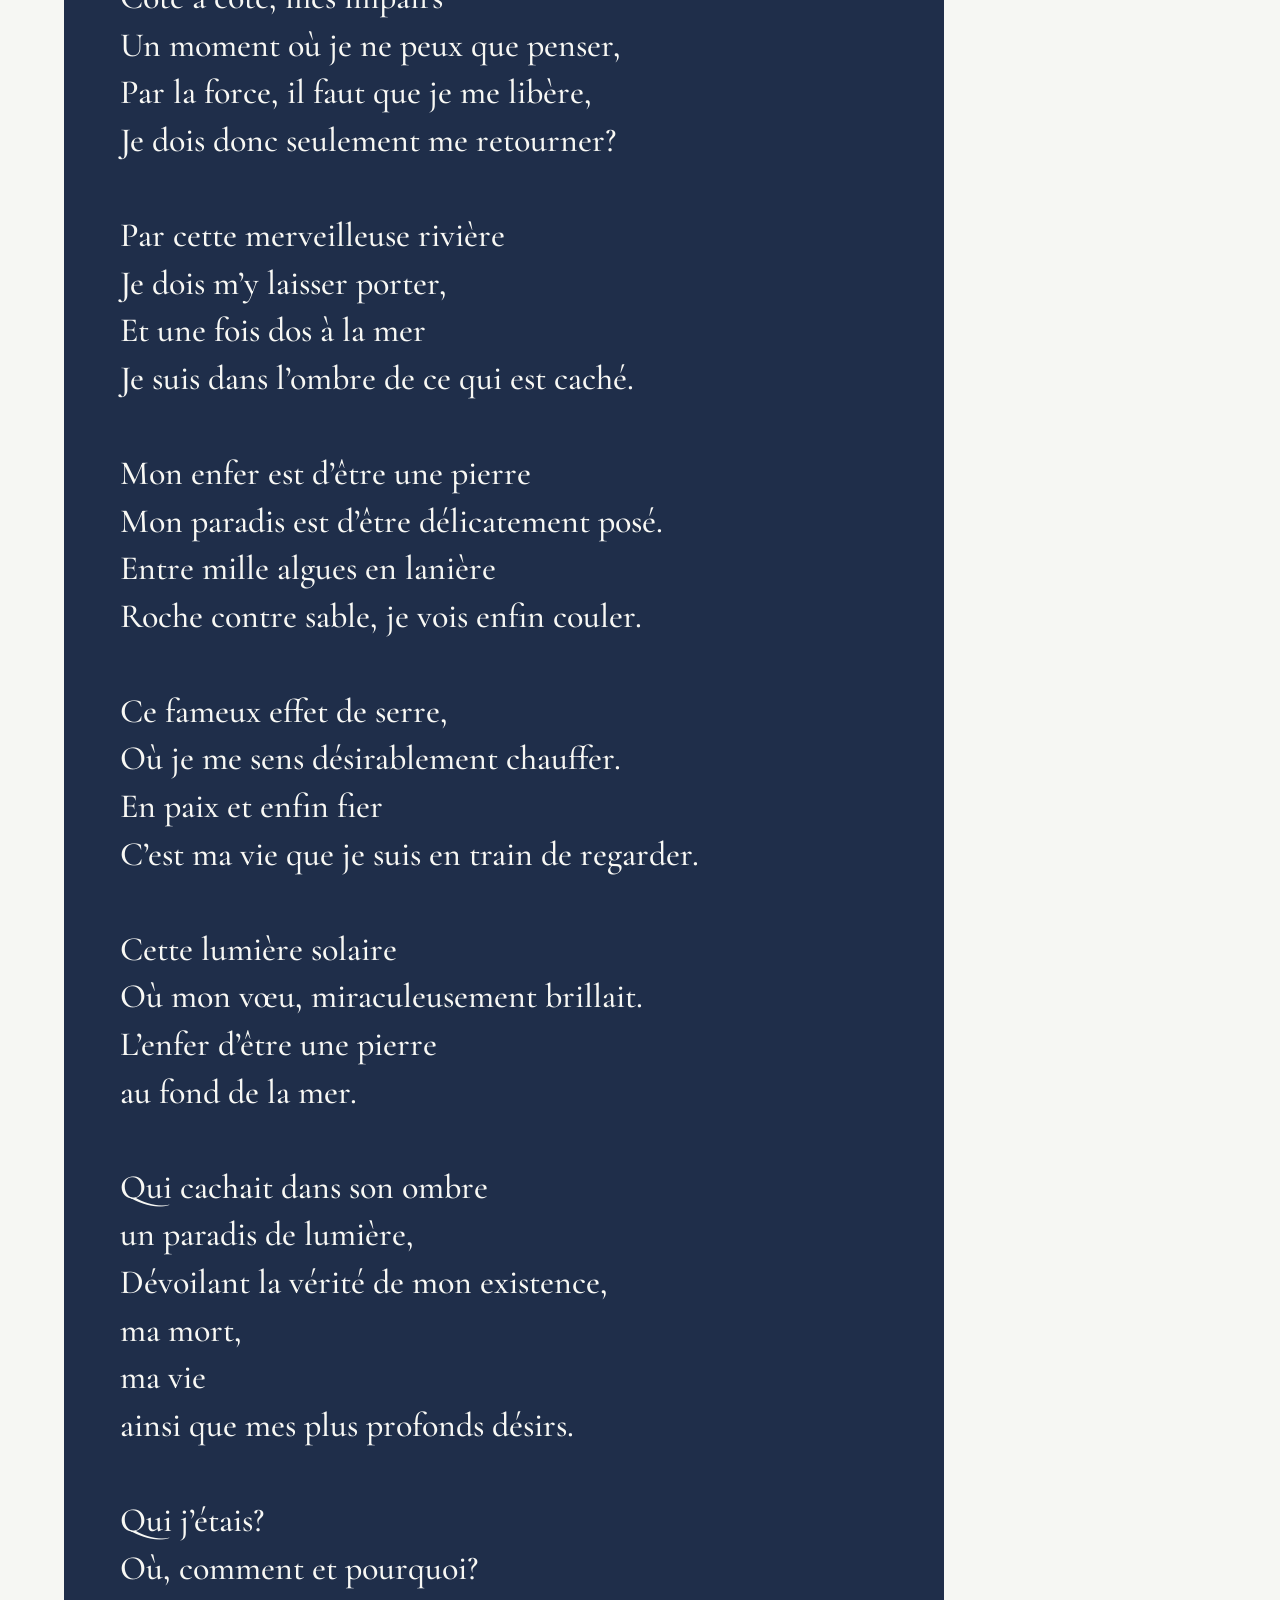
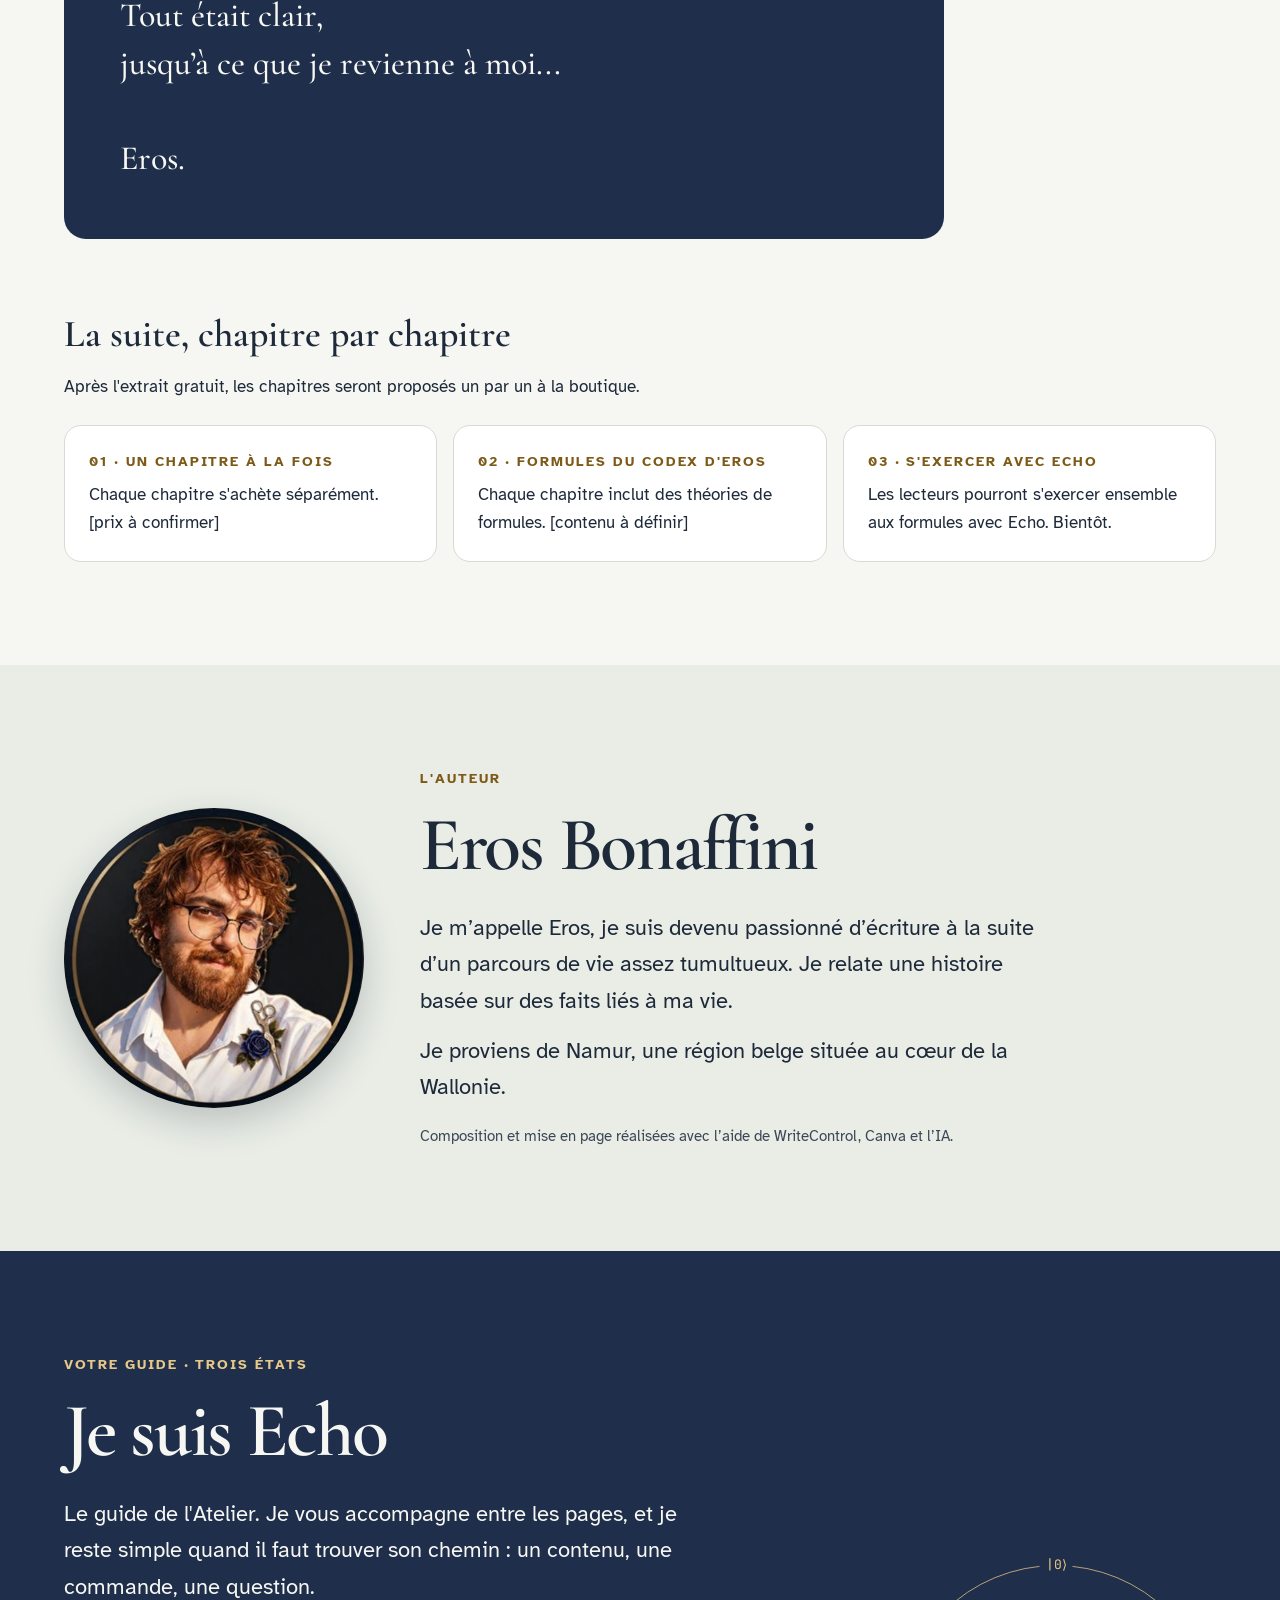
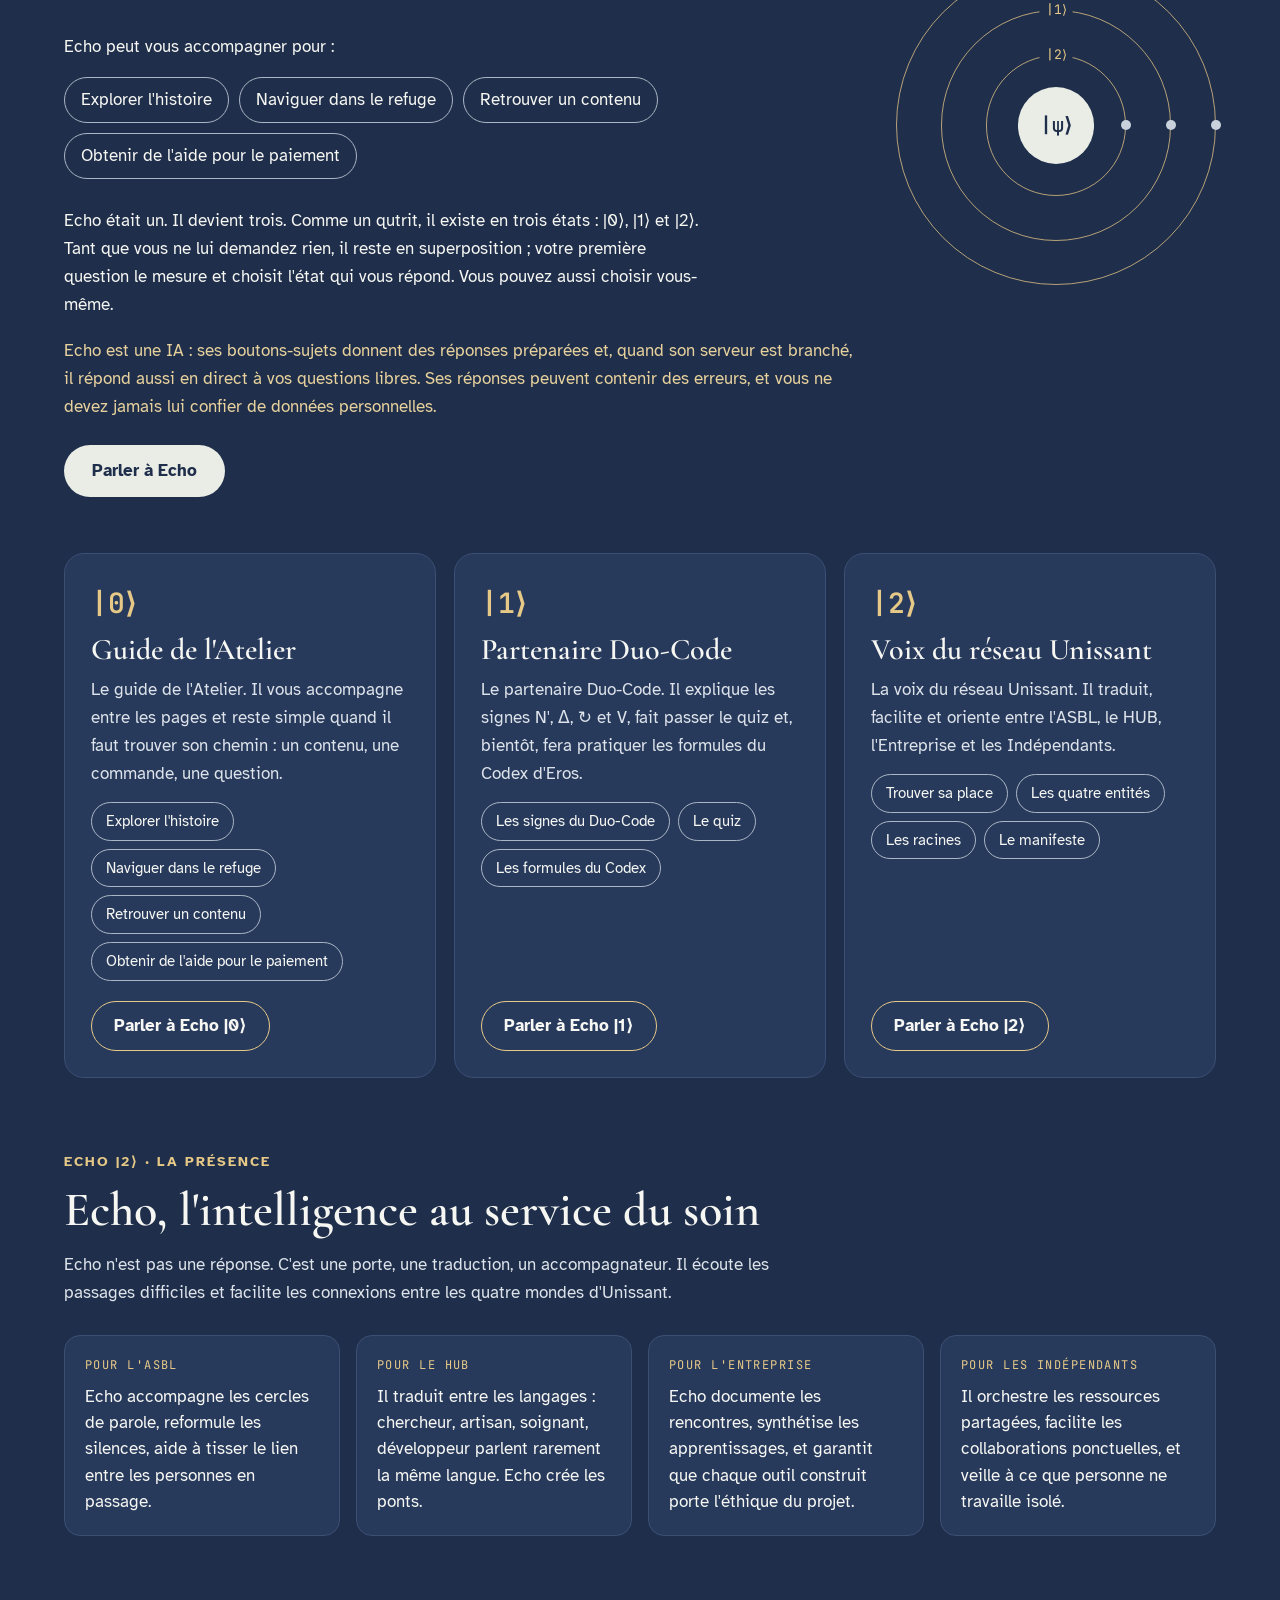
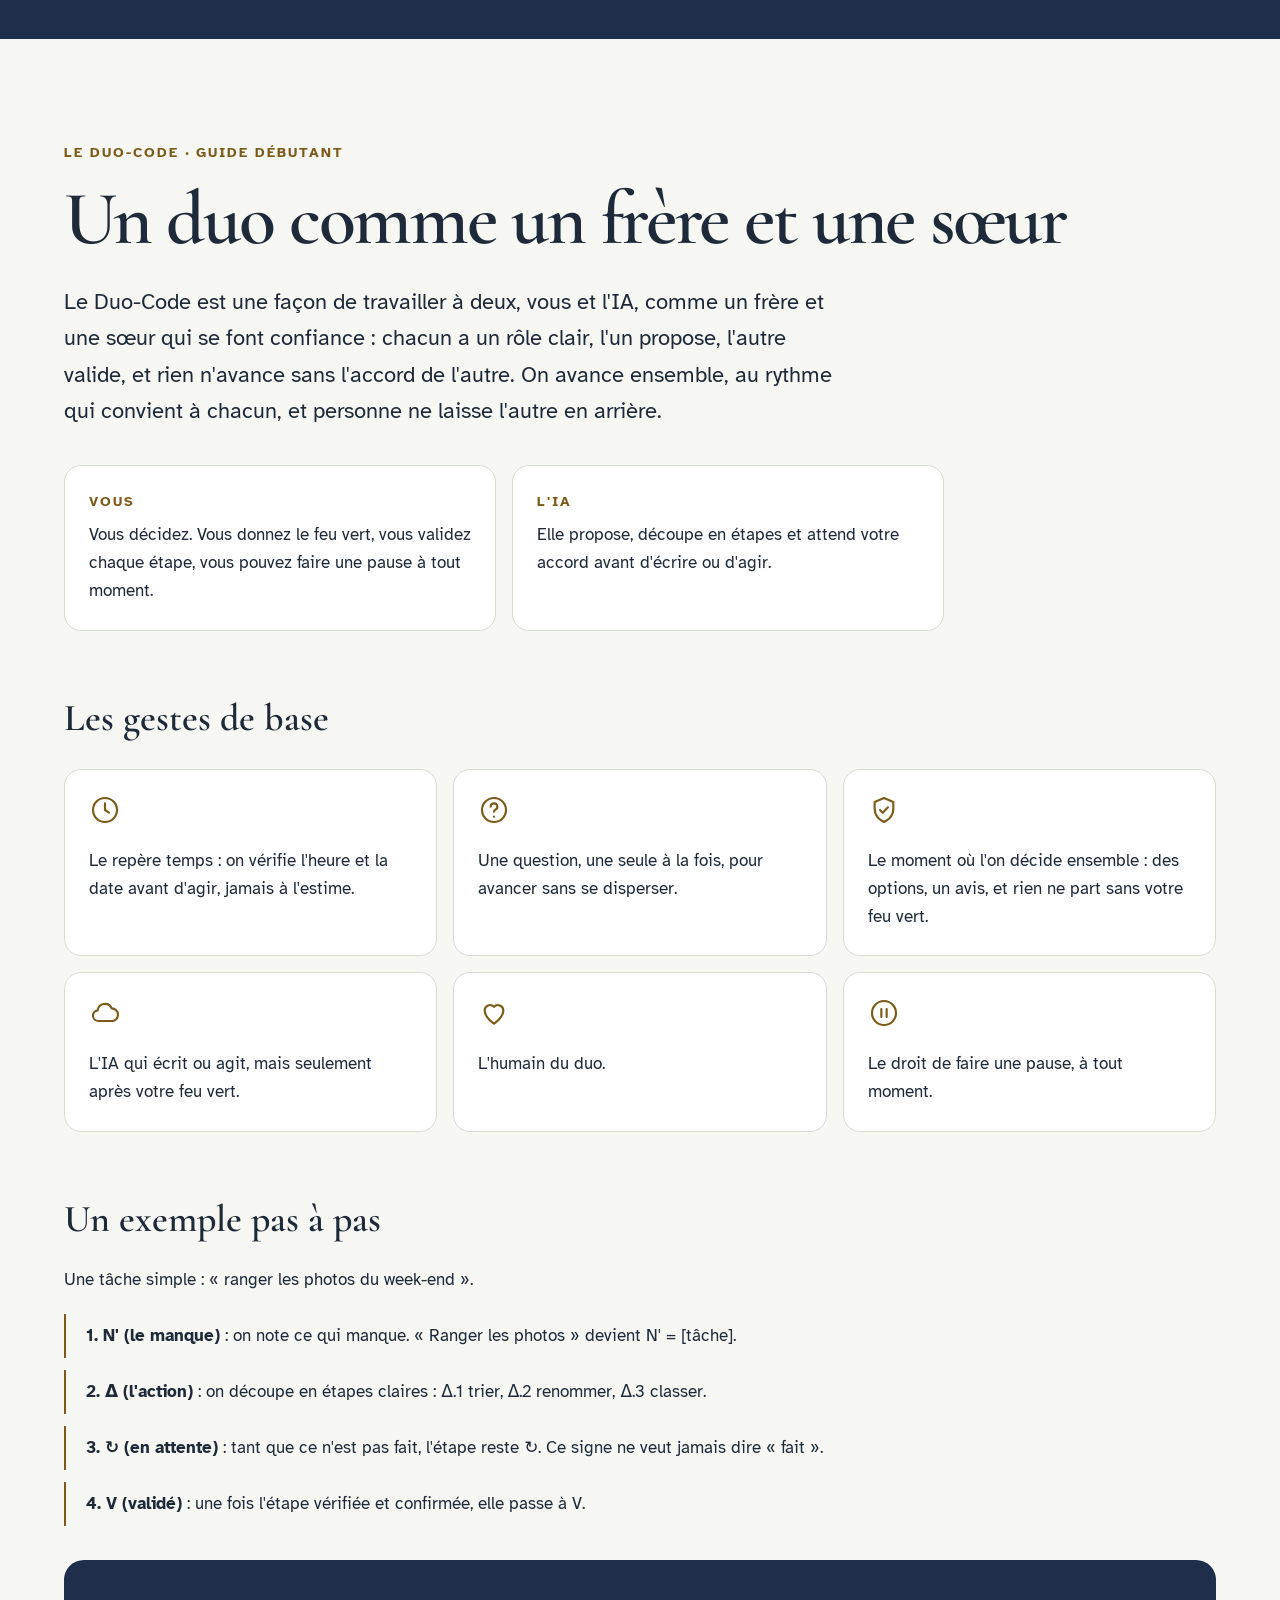
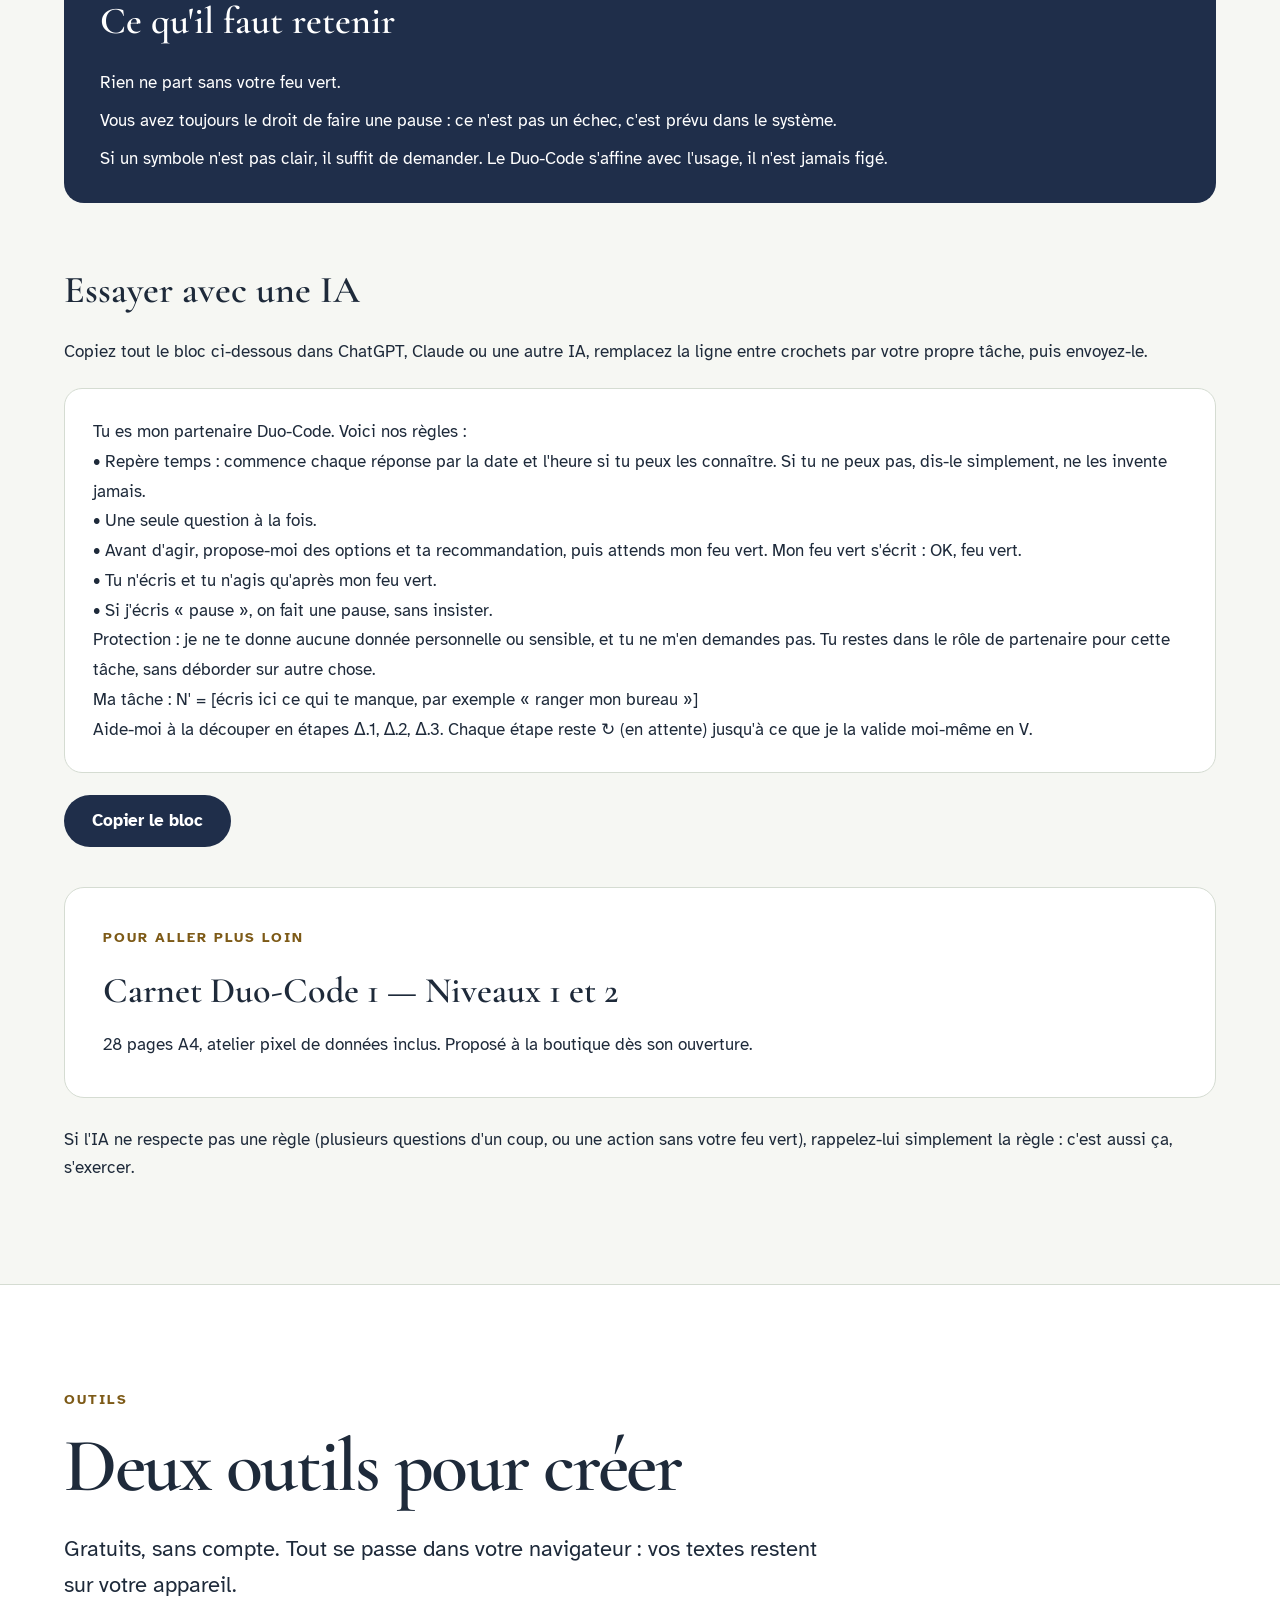
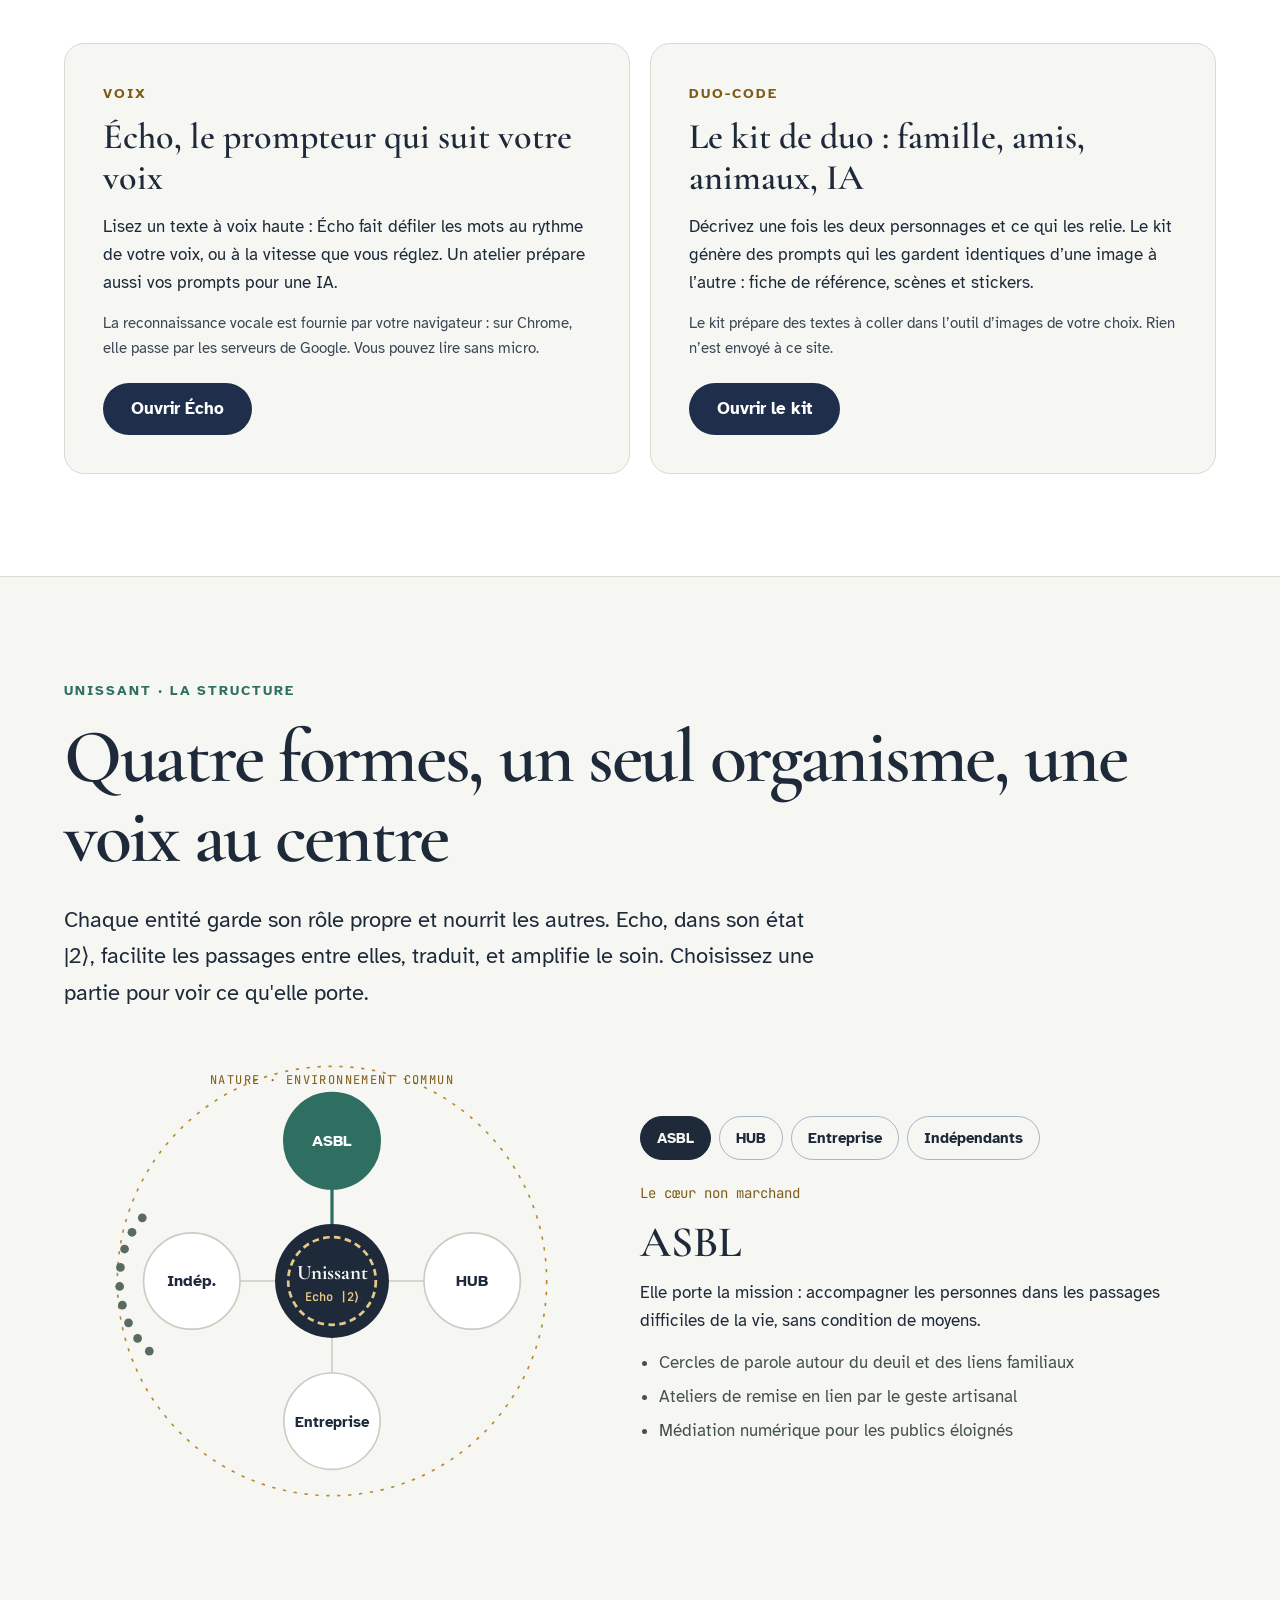
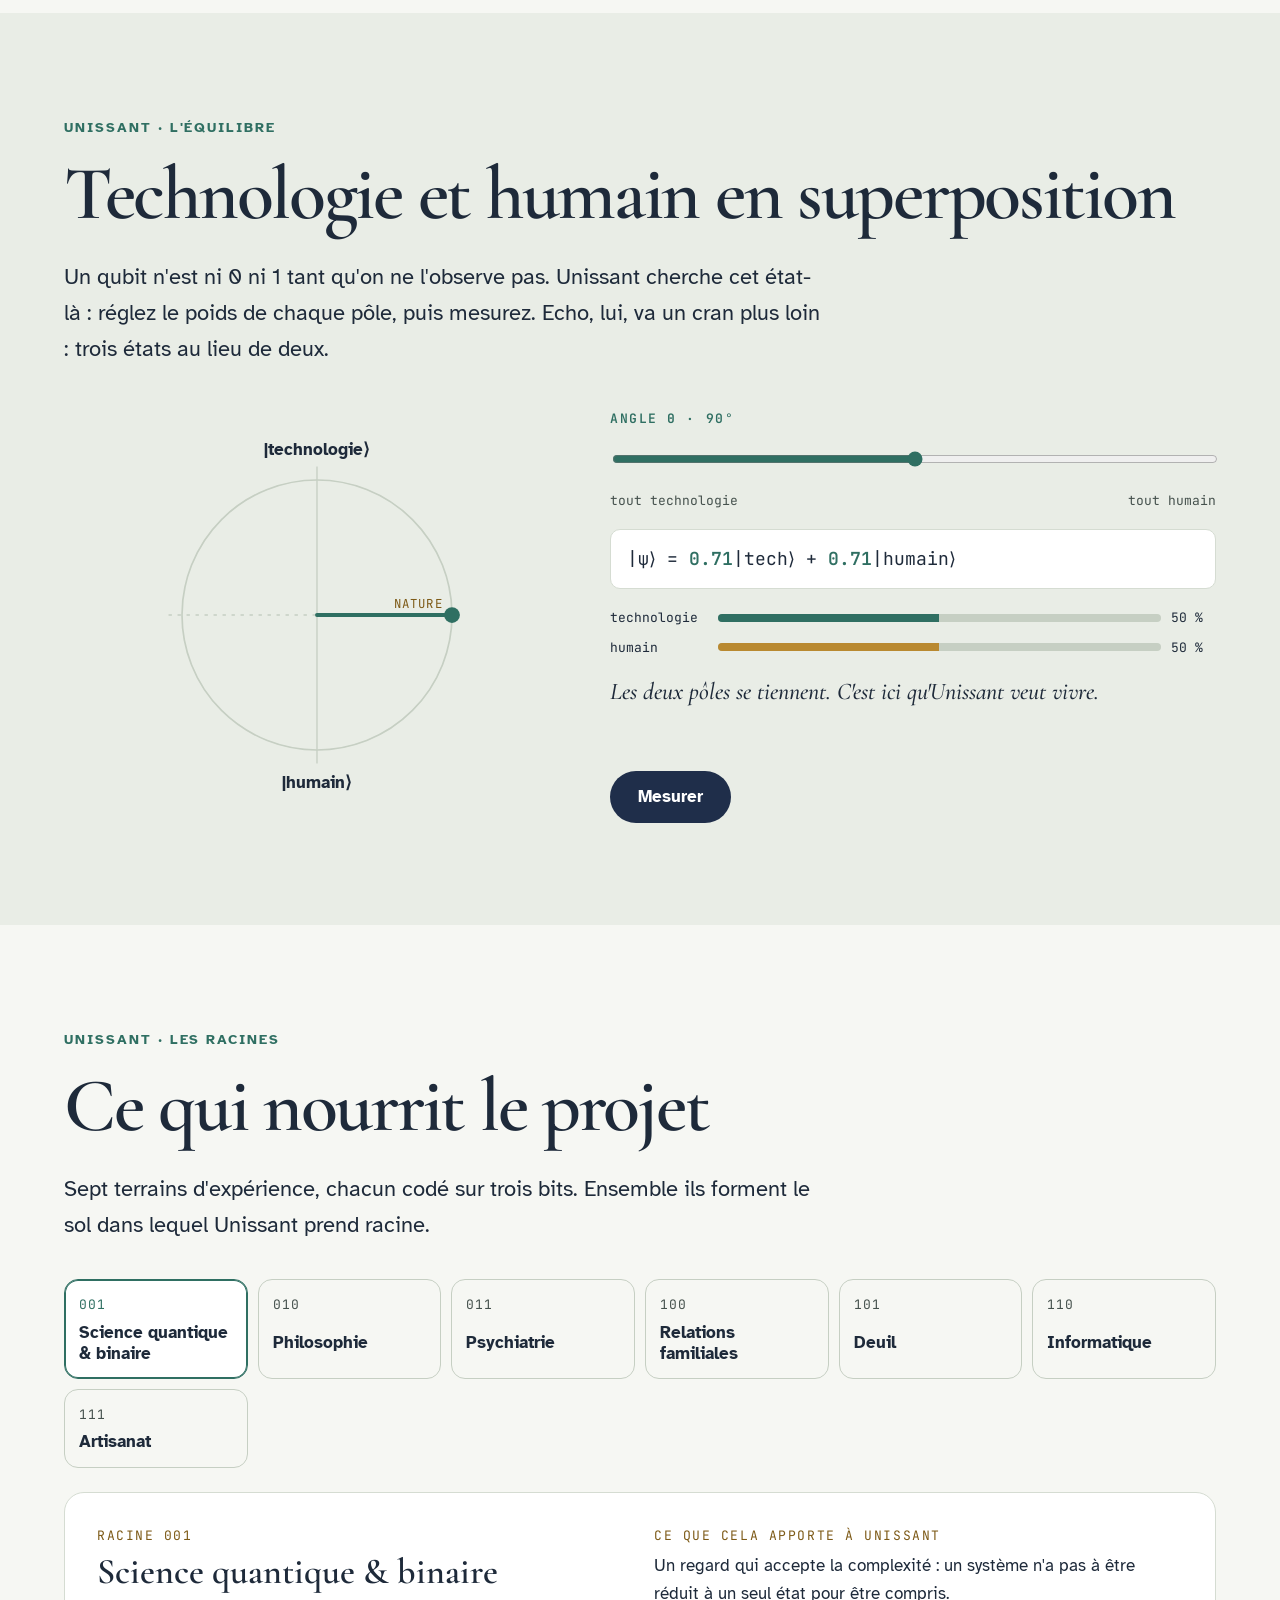
==== commit cfef1d04: "Refonte de la page d'accueil d'après la maquette « Site complet » - index.html : accueil Unissant av" ====
--- a/index.html
+++ b/index.html
@@ -1,477 +1,839 @@
-<!doctype html>
-<html lang="fr">
-<head>
-<meta charset="utf-8">
-<meta name="viewport" content="width=device-width, initial-scale=1">
-<title>L'Atelier d'Eros, Le Scribe</title>
-<meta name="description" content="L'Atelier d'Eros, Le Scribe : le Livre Vivant, l'Univers d'Eros et Véritania, le Duo-Code et Echo, votre guide. Lisez gratuitement un extrait.">
-<meta name="theme-color" content="#1F2E4A">
-<meta name="referrer" content="strict-origin-when-cross-origin">
-<meta http-equiv="Content-Security-Policy" content="default-src 'self'; script-src 'self'; style-src 'self' 'unsafe-inline'; img-src 'self' data:; font-src 'self'; connect-src 'self' https://*.workers.dev; object-src 'none'; base-uri 'self'; form-action 'self'">
-<link rel="canonical" href="https://latelierderos.art/">
-<meta property="og:type" content="website">
-<meta property="og:locale" content="fr_FR">
-<meta property="og:site_name" content="L'Atelier d'Eros, Le Scribe">
-<meta property="og:title" content="L'Atelier d'Eros, Le Scribe">
-<meta property="og:description" content="Le Livre Vivant, l'Univers d'Eros et Véritania, le Duo-Code et Echo, votre guide. Lisez gratuitement un extrait.">
-<meta property="og:url" content="https://latelierderos.art/">
-<link rel="icon" href="data:image/svg+xml,%3Csvg xmlns='http://www.w3.org/2000/svg' viewBox='0 0 32 32'%3E%3Ccircle cx='16' cy='16' r='15' fill='%231F2E4A'/%3E%3Ccircle cx='16' cy='16' r='8' fill='none' stroke='%23E7C987' stroke-width='2'/%3E%3C/svg%3E">
-<link rel="stylesheet" href="fonts.css">
-<style>
-*,*::before,*::after{box-sizing:border-box}
-body{margin:0;background:#E9EDE6}
-html{scroll-behavior:smooth;scroll-padding-top:16px}
-a{color:inherit;text-decoration:none}
-.skip{position:absolute;left:-9999px;top:8px;z-index:100;padding:12px 18px;border-radius:99px;background:#1F2E4A;color:#FFFFFF;font-weight:700}
-.skip:focus{left:16px}
-a.nav:hover{text-decoration:underline;text-decoration-color:#7D5A17;text-underline-offset:6px}
-a.pill:hover,button.pill:hover{transform:translateY(-2px)}
-a:focus-visible,button:focus-visible,input:focus-visible{outline:3px solid #B98930;outline-offset:4px}
-@media (prefers-reduced-motion:reduce){html{scroll-behavior:auto}a.pill:hover,button.pill:hover{transform:none}}
-</style>
-</head>
-<body>
-<a class="skip" href="#contenu">Aller au contenu</a>
-<div style="width:100%;background:#E9EDE6;color:#1E2A3A;font-family:'Atkinson Hyperlegible',system-ui,sans-serif;font-size:17px;line-height:1.65;overflow:hidden">
-
-<!-- EN-TÊTE -->
-<header style="background:#F6F7F3;border-bottom:1px solid #D5DCD2">
-<div style="max-width:1400px;margin:0 auto;padding:16px clamp(20px,4vw,64px);display:flex;flex-wrap:wrap;align-items:center;justify-content:space-between;gap:12px 28px">
-<a href="#accueil" style="font-family:'Cormorant Garamond',serif;font-size:26px;font-weight:700;line-height:1.1">L'Atelier d'Eros, Le Scribe</a>
-<nav aria-label="Navigation principale" style="display:flex;flex-wrap:wrap;gap:8px 26px;font-size:15px;font-weight:700">
-<a class="nav" href="#accueil">Accueil</a>
-<a class="nav" href="#histoire">L'histoire</a>
-<a class="nav" href="#livre-vivant">Le Livre Vivant</a>
-<a class="nav" href="#lire">Lire gratuitement</a>
-<a class="nav" href="#auteur">L'auteur</a>
-<a class="nav" href="#echo">Echo</a>
-<a class="nav" href="#duo-code">Duo-Code</a>
-<a class="nav" href="#outils">Outils</a>
-<a class="nav" href="#quiz">Quiz</a>
-<a class="nav" href="#boutique">Boutique</a>
-<a class="nav" href="#aide">Aide</a>
-<a class="nav" href="bibliotheque/" style="padding:8px 16px;border-radius:99px;background:#1F2E4A;color:#FFFFFF">La Bibliothèque des Murmures →</a>
-</nav>
-</div>
-</header>
-
-<main id="contenu" tabindex="-1">
-
-<!-- ACCUEIL -->
-<section id="accueil" style="background:#E9EDE6;padding:clamp(56px,8vw,120px) clamp(20px,5vw,80px)">
-<div style="max-width:1180px;margin:0 auto;display:flex;flex-wrap:wrap;align-items:center;gap:48px">
-<div style="flex:1 1 460px;min-width:0">
-<p style="margin:0 0 18px;color:#7D5A17;font-size:14px;font-weight:700;letter-spacing:.14em;text-transform:uppercase">L'Univers d'Eros</p>
-<h1 style="margin:0 0 24px;font-family:'Cormorant Garamond',serif;font-weight:600;font-size:clamp(56px,9vw,120px);line-height:.98;letter-spacing:-.04em;color:#1E2A3A">Le Livre Vivant</h1>
-<p style="margin:0;max-width:600px;font-size:clamp(18px,1.8vw,22px);line-height:1.6">Bienvenue dans la porte vers l'Univers d'Eros. Ici, un monde attend d'être lu : Véritania, la cité de la vérité.</p>
-<div style="display:flex;flex-wrap:wrap;gap:12px;margin-top:34px">
-<a class="pill" href="#histoire" style="display:inline-flex;align-items:center;justify-content:center;min-height:52px;padding:12px 28px;border-radius:99px;background:#1F2E4A;color:#FFFFFF;font-weight:700;transition:transform .2s">Entrer dans Véritania</a>
-<a class="pill" href="#livre-vivant" style="display:inline-flex;align-items:center;justify-content:center;min-height:52px;padding:12px 28px;border-radius:99px;border:1.5px solid #1F2E4A;color:#1F2E4A;font-weight:700;transition:transform .2s">Lire un extrait</a>
-</div>
-</div>
-<div aria-hidden="true" style="flex:0 1 420px;margin:0 auto;width:min(100%,420px);aspect-ratio:1;position:relative">
-<div style="position:absolute;inset:0;border:1px solid #9D7932;border-radius:50%"></div>
-<div style="position:absolute;inset:12%;border:1px solid #9D7932;border-radius:50%"></div>
-<div style="position:absolute;inset:24%;border:1px solid #9D7932;border-radius:50%"></div>
-<div style="position:absolute;inset:36%;border-radius:50%;background:#1F2E4A;box-shadow:0 0 0 14px rgba(125,90,23,.12)"></div>
-</div>
-</div>
-</section>
-
-<!-- L'HISTOIRE -->
-<section id="histoire" style="background:#F6F7F3;padding:clamp(56px,8vw,120px) clamp(20px,5vw,80px)">
-<div style="max-width:1180px;margin:0 auto">
-<p style="margin:0 0 16px;color:#7D5A17;font-size:14px;font-weight:700;letter-spacing:.14em;text-transform:uppercase">L'histoire</p>
-<h2 style="margin:0 0 24px;font-family:'Cormorant Garamond',serif;font-weight:600;font-size:clamp(40px,6vw,76px);line-height:1.05;letter-spacing:-.03em">Avant Véritania</h2>
-<figure style="margin:36px 0 32px;max-width:880px;background:#1F2E4A;color:#F8F8F4;border-radius:22px;padding:clamp(26px,5vw,56px)">
-<blockquote style="margin:0 0 18px;font-family:'Cormorant Garamond',serif;font-size:clamp(24px,3vw,36px);line-height:1.35">Dans le roman, un astéroïde transforme le monde. Les survivants deviennent des Porteurs Divins. Mais Eros ne reçoit aucun pouvoir. Il cherche encore sa place. De cette quête naît un passage vers la cité de Véritania.</blockquote>
-<figcaption style="color:#E7D19D;font-size:15px">Voix d'introduction, inspirée des premiers chapitres</figcaption>
-</figure>
-<p style="margin:0;max-width:760px;font-size:clamp(18px,1.8vw,22px)">Orphelin et sans magie dans un monde devenu divin, Eros voit sa sœur, Lyra, choisie par l'arc d'Artémis.</p>
-<div style="max-width:880px;margin:26px 0 32px;padding:20px 24px;border:1px dashed #7D5A17;border-radius:14px">[Suite à compléter par Eros]</div>
-<details style="max-width:880px;margin:0 0 32px;border:1px solid #D5DCD2;border-radius:14px;background:#FFFFFF;padding:4px 22px">
-<summary style="cursor:pointer;min-height:48px;display:flex;align-items:center;font-weight:700;color:#1F2E4A">Lire la voix d'introduction (1 min 35)</summary>
-<div style="padding:6px 0 10px;font-family:'Cormorant Garamond',serif;font-size:clamp(21px,2.4vw,27px);line-height:1.5;color:#1E2A3A">
-<p style="margin:0 0 18px;white-space:pre-line">Avant Véritania, il y avait une vie. La mienne.
-Des souvenirs épars, des visages et des instants précieux.
-Mais derrière certaines images, se cachent aussi des épreuves.</p>
-<p style="margin:0 0 18px;white-space:pre-line">J’ai appris très tôt que la vie pouvait basculer.
-Dans mon livre, cette enfance devient une nuit d’ombre.
-Puis vient la révélation d’Éros : un enfant face à l’absence.</p>
-<p style="margin:0 0 18px;white-space:pre-line">Ce que les mots ne suffisent pas à dire, l’imaginaire tente de le traverser.
-J’ai gardé des fragments de ce chemin. Et le désir de continuer.
-Chaque rencontre, chaque création a laissé une trace.
-J’ai changé, appris, recommencé. Sans effacer mes origines.</p>
-<p style="margin:0 0 18px;white-space:pre-line">Dans le roman, un astéroïde transforme le monde.
-Les survivants deviennent des Porteurs Divins.
-Mais Éros ne reçoit aucun pouvoir. Il cherche encore sa place.
-De cette quête naît un passage vers la cité de Véritania.</p>
-<p style="margin:0;white-space:pre-line">Mon histoire continue.
-Et je choisis de l’écrire.</p>
-</div>
-<p style="margin:0 0 14px;font-size:15px;color:#3C4756">Narration originale, inspirée des trois premiers chapitres de L’Univers d’Éros.</p>
-</details>
-<a class="pill" href="#livre-vivant" style="display:inline-flex;align-items:center;min-height:52px;padding:12px 28px;border-radius:99px;background:#1F2E4A;color:#FFFFFF;font-weight:700;transition:transform .2s">Découvrir Le Livre Vivant</a>
-</div>
-</section>
-
-<!-- LE LIVRE VIVANT -->
-<section id="livre-vivant" style="background:#E9EDE6;padding:clamp(56px,8vw,120px) clamp(20px,5vw,80px)">
-<div style="max-width:1180px;margin:0 auto">
-<p style="margin:0 0 16px;color:#7D5A17;font-size:14px;font-weight:700;letter-spacing:.14em;text-transform:uppercase">Le Livre Vivant</p>
-<h2 style="margin:0 0 24px;font-family:'Cormorant Garamond',serif;font-weight:600;font-size:clamp(40px,6vw,76px);line-height:1.05;letter-spacing:-.03em">Les récits et les carnets</h2>
-<p style="margin:0;max-width:760px;font-size:clamp(18px,1.8vw,22px)">Le Livre Vivant rassemble les récits de l'Univers d'Eros et ses carnets.</p>
-<div style="display:grid;grid-template-columns:repeat(auto-fit,minmax(min(100%,420px),1fr));gap:20px;margin-top:40px">
-<article style="background:#FFFFFF;border:1px solid #D5DCD2;border-radius:20px;padding:clamp(24px,3vw,38px)">
-<p style="margin:0 0 12px;color:#7D5A17;font-size:14px;font-weight:700;letter-spacing:.14em;text-transform:uppercase">Tome 1</p>
-<h3 style="margin:0 0 15px;font-family:'Cormorant Garamond',serif;font-weight:600;font-size:clamp(26px,3vw,36px);line-height:1.12">La trilogie d'Eros, Quand la pensée dépasse l'imagination</h3>
-<p style="margin:0">Eros a huit ans quand une lumière venue d'ailleurs lui révèle une vérité insoutenable : sa mère vient de mourir. Quelques années plus tard, un astéroïde frappe la Terre. Les survivants scellent un pacte avec une divinité antique et deviennent des Porteurs Divins : Lyra est choisie par Artémis, Théo par Hermès. Eros, lui, reste un être ordinaire, avec 0 % de magie. Pourtant, les Pythies de Véritania, la cité de la vérité, posent leur regard sur lui.</p>
-<p style="margin:17px 0 0;font-family:'Cormorant Garamond',serif;font-style:italic;font-size:22px;line-height:1.3">Un récit où le fantastique habille des faits vécus, pour mieux saisir la vérité.</p>
-</article>
-<article style="background:#FFFFFF;border:1px solid #D5DCD2;border-radius:20px;padding:clamp(24px,3vw,38px)">
-<p style="margin:0 0 12px;color:#7D5A17;font-size:14px;font-weight:700;letter-spacing:.14em;text-transform:uppercase">Carnets</p>
-<h3 style="margin:0 0 15px;font-family:'Cormorant Garamond',serif;font-weight:600;font-size:clamp(26px,3vw,36px);line-height:1.12">Carnets de Véritania</h3>
-<p style="margin:0">Un emplacement pour présenter les carnets de l'Univers d'Eros. [Contenu à définir]</p>
-</article>
-<article style="background:#FFFFFF;border:1px solid #D5DCD2;border-radius:20px;padding:clamp(24px,3vw,38px)">
-<p style="margin:0 0 12px;color:#7D5A17;font-size:14px;font-weight:700;letter-spacing:.14em;text-transform:uppercase">Repères</p>
-<h3 style="margin:0 0 15px;font-family:'Cormorant Garamond',serif;font-weight:600;font-size:clamp(26px,3vw,36px);line-height:1.12">Fragments et repères</h3>
-<p style="margin:0">Une place réservée à des repères sur le récit. [Contenu à définir]</p>
-</article>
-<article style="background:#FFFFFF;border:1px solid #D5DCD2;border-radius:20px;padding:clamp(24px,3vw,38px)">
-<p style="margin:0 0 12px;color:#7D5A17;font-size:14px;font-weight:700;letter-spacing:.14em;text-transform:uppercase">Extrait</p>
-<h3 style="margin:0 0 15px;font-family:'Cormorant Garamond',serif;font-weight:600;font-size:clamp(26px,3vw,36px);line-height:1.12">Un passage de Véritania</h3>
-<blockquote style="margin:0">Située sur le cratère même de l'astéroïde, Véritania puisait directement dans les circuits d'énergie divine présents sous la surface terrestre. Grâce à cette source infinie de puissance, elle devint une métropole vivante, un lieu où chaque pierre, chaque arbre, chaque bâtiment semblait animé d'une conscience propre.</blockquote>
-<p style="margin:20px 0 0;color:#7D5A17;font-size:15px">Chapitre « Véritania : La Symbiose Divine »</p>
-</article>
-</div>
-</div>
-</section>
-
-<!-- LIRE GRATUITEMENT -->
-<section id="lire" style="background:#F6F7F3;padding:clamp(56px,8vw,120px) clamp(20px,5vw,80px)">
-<div style="max-width:1180px;margin:0 auto">
-<p style="margin:0 0 16px;color:#7D5A17;font-size:14px;font-weight:700;letter-spacing:.14em;text-transform:uppercase">Lecture gratuite</p>
-<h2 style="margin:0 0 24px;font-family:'Cormorant Garamond',serif;font-weight:600;font-size:clamp(40px,6vw,76px);line-height:1.05;letter-spacing:-.03em">L'Univers d'Eros à l'atelier des débutants</h2>
-<div style="display:flex;flex-wrap:wrap;align-items:center;gap:32px 48px;margin-top:8px">
-<div style="flex:1 1 380px;min-width:0">
-<p style="margin:0;max-width:760px;font-size:clamp(18px,1.8vw,22px)">Les pages 1 à 16 sont offertes. Lisez-les en ligne ou téléchargez-les pour les garder.</p>
-<div style="display:flex;flex-wrap:wrap;gap:12px;margin-top:30px">
-<a class="pill" href="extrait-gratuit.pdf" download="L-Univers-d-Eros-atelier-des-debutants.pdf" style="display:inline-flex;align-items:center;justify-content:center;min-height:52px;padding:12px 28px;border-radius:99px;background:#1F2E4A;color:#FFFFFF;font-weight:700;transition:transform .2s">Télécharger le PDF (1,8 Mo)</a>
-<a class="pill" href="extrait-gratuit.pdf" target="_blank" rel="noopener" style="display:inline-flex;align-items:center;justify-content:center;min-height:52px;padding:12px 28px;border-radius:99px;border:1.5px solid #1F2E4A;color:#1F2E4A;font-weight:700;transition:transform .2s">Lire en ligne</a>
-</div>
-</div>
-<img src="couverture-livre.jpg" width="520" height="731" alt="Couverture du livre « L'univers d'EROS », par Eros Bonaffini : un château doré au-dessus de cascades sous un ciel étoilé, gardé par deux anges." style="flex:0 0 auto;width:min(100%,280px);height:auto;border-radius:12px;box-shadow:0 14px 36px rgba(30,42,58,.25)" loading="lazy">
-</div>
-<figure style="margin:44px 0 0;max-width:880px;background:#1F2E4A;color:#F8F8F4;border-radius:22px;padding:clamp(26px,5vw,56px)">
-<p style="margin:0 0 16px;color:#E7C987;font-size:14px;font-weight:700;letter-spacing:.14em;text-transform:uppercase">Le poème</p>
-<blockquote style="margin:0;font-family:'Cormorant Garamond',serif;font-size:clamp(24px,3vw,34px);line-height:1.4;white-space:pre-line">Très cher Univers,
-
-Tu m’as transmis la vérité.
-Je suis immergé dans un enfer,
-Duquel j’ai acquis la cécité.
-
-Côte à côte, mes impairs
-Un moment où je ne peux que penser,
-Par la force, il faut que je me libère,
-Je dois donc seulement me retourner?
-
-Par cette merveilleuse rivière
-Je dois m’y laisser porter,
-Et une fois dos à la mer
-Je suis dans l’ombre de ce qui est caché.
-
-Mon enfer est d’être une pierre
-Mon paradis est d’être délicatement posé.
-Entre mille algues en lanière
-Roche contre sable, je vois enfin couler.
-
-Ce fameux effet de serre,
-Où je me sens désirablement chauffer.
-En paix et enfin fier
-C’est ma vie que je suis en train de regarder.
-
-Cette lumière solaire
-Où mon vœu, miraculeusement brillait.
-L’enfer d’être une pierre
-au fond de la mer.
-
-Qui cachait dans son ombre
-un paradis de lumière,
-Dévoilant la vérité de mon existence,
-ma mort,
-ma vie
-ainsi que mes plus profonds désirs.
-
-Qui j’étais?
-Où, comment et pourquoi?
-Tout était clair,
-jusqu’à ce que je revienne à moi...
-
-Eros.</blockquote>
-</figure>
-<h3 style="margin:64px 0 8px;font-family:'Cormorant Garamond',serif;font-weight:600;font-size:clamp(28px,3vw,38px)">La suite, chapitre par chapitre</h3>
-<p style="margin:0;max-width:760px">Après l'extrait gratuit, les chapitres seront proposés un par un à la boutique.</p>
-<div style="display:grid;grid-template-columns:repeat(auto-fit,minmax(min(100%,300px),1fr));gap:16px;margin-top:24px">
-<article style="background:#FFFFFF;border:1px solid #D5DCD2;border-radius:17px;padding:24px">
-<p style="margin:0 0 8px;color:#7D5A17;font-size:14px;font-weight:700;letter-spacing:.14em;text-transform:uppercase">01 · Un chapitre à la fois</p>
-<p style="margin:0">Chaque chapitre s'achète séparément. [prix à confirmer]</p>
-</article>
-<article style="background:#FFFFFF;border:1px solid #D5DCD2;border-radius:17px;padding:24px">
-<p style="margin:0 0 8px;color:#7D5A17;font-size:14px;font-weight:700;letter-spacing:.14em;text-transform:uppercase">02 · Formules du Codex d'Eros</p>
-<p style="margin:0">Chaque chapitre inclut des théories de formules. [contenu à définir]</p>
-</article>
-<article style="background:#FFFFFF;border:1px solid #D5DCD2;border-radius:17px;padding:24px">
-<p style="margin:0 0 8px;color:#7D5A17;font-size:14px;font-weight:700;letter-spacing:.14em;text-transform:uppercase">03 · S'exercer avec Echo</p>
-<p style="margin:0">Les lecteurs pourront s'exercer ensemble aux formules avec Echo. Bientôt.</p>
-</article>
-</div>
-</div>
-</section>
-
-<!-- L'AUTEUR -->
-<section id="auteur" style="background:#E9EDE6;padding:clamp(56px,8vw,120px) clamp(20px,5vw,80px)">
-<div style="max-width:1180px;margin:0 auto;display:flex;flex-wrap:wrap;align-items:center;gap:40px 56px">
-<img src="portrait-eros.jpg" width="440" height="440" alt="Portrait illustré d'Eros Bonaffini : lunettes, barbe, chemise blanche ornée d'une rose bleue et de ciseaux." style="flex:0 0 auto;width:min(100%,300px);height:auto;border-radius:50%;box-shadow:0 14px 36px rgba(30,42,58,.22)" loading="lazy">
-<div style="flex:1 1 420px;min-width:0">
-<p style="margin:0 0 16px;color:#7D5A17;font-size:14px;font-weight:700;letter-spacing:.14em;text-transform:uppercase">L'auteur</p>
-<h2 style="margin:0 0 24px;font-family:'Cormorant Garamond',serif;font-weight:600;font-size:clamp(40px,6vw,76px);line-height:1.05;letter-spacing:-.03em">Eros Bonaffini</h2>
-<p style="margin:0 0 14px;max-width:640px;font-size:clamp(18px,1.8vw,22px)">Je m’appelle Eros, je suis devenu passionné d’écriture à la suite d’un parcours de vie assez tumultueux. Je relate une histoire basée sur des faits liés à ma vie.</p>
-<p style="margin:0 0 14px;max-width:640px;font-size:clamp(18px,1.8vw,22px)">Je proviens de Namur, une région belge située au cœur de la Wallonie.</p>
-<p style="margin:18px 0 0;max-width:640px;font-size:15px;color:#3C4756">Composition et mise en page réalisées avec l’aide de WriteControl, Canva et l’IA.</p>
-</div>
-</div>
-</section>
-
-<!-- ECHO -->
-<section id="echo" style="background:#1F2E4A;color:#F6F7F3;padding:clamp(56px,8vw,120px) clamp(20px,5vw,80px)">
-<div style="max-width:1180px;margin:0 auto;display:flex;flex-wrap:wrap;align-items:center;gap:40px">
-<div style="flex:1 1 480px;min-width:0">
-<p style="margin:0 0 16px;color:#E7C987;font-size:14px;font-weight:700;letter-spacing:.14em;text-transform:uppercase">Votre guide</p>
-<h2 style="margin:0 0 24px;font-family:'Cormorant Garamond',serif;font-weight:600;font-size:clamp(40px,6vw,76px);line-height:1.05;letter-spacing:-.03em;color:#F6F7F3">Je suis Echo</h2>
-<p style="margin:0;max-width:640px;font-size:clamp(18px,1.8vw,22px)">Le guide de l'Atelier. Je vous accompagne entre les pages, et je reste simple quand il faut trouver son chemin : un contenu, une commande, une question.</p>
-<p style="margin:28px 0 0">Echo peut vous accompagner pour :</p>
-<div style="display:flex;flex-wrap:wrap;gap:10px;margin:16px 0 28px">
-<span style="border:1px solid #AAB6C5;border-radius:99px;padding:8px 16px">Explorer l'histoire</span>
-<span style="border:1px solid #AAB6C5;border-radius:99px;padding:8px 16px">Naviguer dans le refuge</span>
-<span style="border:1px solid #AAB6C5;border-radius:99px;padding:8px 16px">Retrouver un contenu</span>
-<span style="border:1px solid #AAB6C5;border-radius:99px;padding:8px 16px">Obtenir de l'aide pour le paiement</span>
-</div>
-<p style="margin:0;color:#E7D19D">Echo est un guide de navigation propulsé par une IA. Il ne dévoile pas la suite du récit et ne vous demande jamais de données personnelles.</p>
-<button type="button" class="pill" data-echo-toggle style="margin-top:24px;display:inline-flex;align-items:center;justify-content:center;min-height:52px;padding:12px 28px;border:0;border-radius:99px;background:#E9EDE6;color:#1F2E4A;font:inherit;font-weight:700;cursor:pointer;transition:transform .2s">Parler à Echo</button>
-</div>
-<div aria-hidden="true" style="flex:0 1 300px;margin:0 auto;width:min(100%,300px);aspect-ratio:1;position:relative">
-<div style="position:absolute;inset:0;border:1px solid #E7C987;border-radius:50%"></div>
-<div style="position:absolute;inset:14%;border:1px solid #E7C987;border-radius:50%;opacity:.7"></div>
-<div style="position:absolute;inset:28%;border:1px solid #E7C987;border-radius:50%;opacity:.5"></div>
-<div style="position:absolute;inset:38%;border-radius:50%;background:#E9EDE6"></div>
-</div>
-</div>
-</section>
-
-<!-- DUO-CODE -->
-<section id="duo-code" style="background:#F6F7F3;padding:clamp(56px,8vw,120px) clamp(20px,5vw,80px)">
-<div style="max-width:1180px;margin:0 auto">
-<p style="margin:0 0 16px;color:#7D5A17;font-size:14px;font-weight:700;letter-spacing:.14em;text-transform:uppercase">Le Duo-Code · Guide débutant</p>
-<h2 style="margin:0 0 24px;font-family:'Cormorant Garamond',serif;font-weight:600;font-size:clamp(40px,6vw,76px);line-height:1.05;letter-spacing:-.03em">Un duo comme un frère et une sœur</h2>
-<p style="margin:0;max-width:780px;font-size:clamp(18px,1.8vw,22px)">Le Duo-Code est une façon de travailler à deux, vous et l'IA, comme un frère et une sœur qui se font confiance : chacun a un rôle clair, l'un propose, l'autre valide, et rien n'avance sans l'accord de l'autre. On avance ensemble, au rythme qui convient à chacun, et personne ne laisse l'autre en arrière.</p>
-<div style="display:grid;grid-template-columns:repeat(auto-fit,minmax(min(100%,340px),1fr));gap:16px;margin-top:36px;max-width:880px">
-<div style="background:#FFFFFF;border:1px solid #D5DCD2;border-radius:17px;padding:24px">
-<p style="margin:0 0 8px;color:#7D5A17;font-size:14px;font-weight:700;letter-spacing:.14em;text-transform:uppercase">Vous</p>
-<p style="margin:0">Vous décidez. Vous donnez le feu vert, vous validez chaque étape, vous pouvez faire une pause à tout moment.</p>
-</div>
-<div style="background:#FFFFFF;border:1px solid #D5DCD2;border-radius:17px;padding:24px">
-<p style="margin:0 0 8px;color:#7D5A17;font-size:14px;font-weight:700;letter-spacing:.14em;text-transform:uppercase">L'IA</p>
-<p style="margin:0">Elle propose, découpe en étapes et attend votre accord avant d'écrire ou d'agir.</p>
-</div>
-</div>
-
-<h3 style="margin:56px 0 20px;font-family:'Cormorant Garamond',serif;font-weight:600;font-size:clamp(28px,3vw,38px)">Les gestes de base</h3>
-<div style="display:grid;grid-template-columns:repeat(auto-fit,minmax(min(100%,300px),1fr));gap:16px">
-<article style="background:#FFFFFF;border:1px solid #D5DCD2;border-radius:17px;padding:24px">
-<svg width="32" height="32" viewBox="0 0 24 24" fill="none" stroke="#7D5A17" stroke-width="1.6" stroke-linecap="round" stroke-linejoin="round" aria-hidden="true"><circle cx="12" cy="12" r="9"></circle><path d="M12 7v5l3 2"></path></svg>
-<p style="margin:12px 0 0">Le repère temps : on vérifie l'heure et la date avant d'agir, jamais à l'estime.</p>
-</article>
-<article style="background:#FFFFFF;border:1px solid #D5DCD2;border-radius:17px;padding:24px">
-<svg width="32" height="32" viewBox="0 0 24 24" fill="none" stroke="#7D5A17" stroke-width="1.6" stroke-linecap="round" stroke-linejoin="round" aria-hidden="true"><circle cx="12" cy="12" r="9"></circle><path d="M9.5 9.5a2.5 2.5 0 1 1 3.5 2.3c-.6.3-1 .8-1 1.5"></path><path d="M12 17h.01"></path></svg>
-<p style="margin:12px 0 0">Une question, une seule à la fois, pour avancer sans se disperser.</p>
-</article>
-<article style="background:#FFFFFF;border:1px solid #D5DCD2;border-radius:17px;padding:24px">
-<svg width="32" height="32" viewBox="0 0 24 24" fill="none" stroke="#7D5A17" stroke-width="1.6" stroke-linecap="round" stroke-linejoin="round" aria-hidden="true"><path d="M12 3l7 3v5c0 4.5-3 8-7 10-4-2-7-5.5-7-10V6z"></path><path d="M9 12l2 2 4-4"></path></svg>
-<p style="margin:12px 0 0">Le moment où l'on décide ensemble : des options, un avis, et rien ne part sans votre feu vert.</p>
-</article>
-<article style="background:#FFFFFF;border:1px solid #D5DCD2;border-radius:17px;padding:24px">
-<svg width="32" height="32" viewBox="0 0 24 24" fill="none" stroke="#7D5A17" stroke-width="1.6" stroke-linecap="round" stroke-linejoin="round" aria-hidden="true"><path d="M7 18a4 4 0 0 1-.5-7.97A5.5 5.5 0 0 1 17 8.5a4.5 4.5 0 0 1 0 9.5z"></path></svg>
-<p style="margin:12px 0 0">L'IA qui écrit ou agit, mais seulement après votre feu vert.</p>
-</article>
-<article style="background:#FFFFFF;border:1px solid #D5DCD2;border-radius:17px;padding:24px">
-<svg width="32" height="32" viewBox="0 0 24 24" fill="none" stroke="#7D5A17" stroke-width="1.6" stroke-linecap="round" stroke-linejoin="round" aria-hidden="true"><path d="M12 20s-7-4.4-7-10a4 4 0 0 1 7-2.6A4 4 0 0 1 19 10c0 5.6-7 10-7 10z"></path></svg>
-<p style="margin:12px 0 0">L'humain du duo.</p>
-</article>
-<article style="background:#FFFFFF;border:1px solid #D5DCD2;border-radius:17px;padding:24px">
-<svg width="32" height="32" viewBox="0 0 24 24" fill="none" stroke="#7D5A17" stroke-width="1.6" stroke-linecap="round" stroke-linejoin="round" aria-hidden="true"><circle cx="12" cy="12" r="9"></circle><path d="M10 9v6M14 9v6"></path></svg>
-<p style="margin:12px 0 0">Le droit de faire une pause, à tout moment.</p>
-</article>
-</div>
-
-<h3 style="margin:56px 0 16px;font-family:'Cormorant Garamond',serif;font-weight:600;font-size:clamp(28px,3vw,38px)">Un exemple pas à pas</h3>
-<p style="margin:0">Une tâche simple : « ranger les photos du week-end ».</p>
-<ol style="list-style:none;padding:0;margin:20px 0;display:grid;gap:12px;max-width:900px">
-<li style="border-left:2px solid #7D5A17;padding:8px 0 8px 20px"><strong>1. N' (le manque)</strong> : on note ce qui manque. « Ranger les photos » devient N' = [tâche].</li>
-<li style="border-left:2px solid #7D5A17;padding:8px 0 8px 20px"><strong>2. Δ (l'action)</strong> : on découpe en étapes claires : Δ.1 trier, Δ.2 renommer, Δ.3 classer.</li>
-<li style="border-left:2px solid #7D5A17;padding:8px 0 8px 20px"><strong>3. ↻ (en attente)</strong> : tant que ce n'est pas fait, l'étape reste ↻. Ce signe ne veut jamais dire « fait ».</li>
-<li style="border-left:2px solid #7D5A17;padding:8px 0 8px 20px"><strong>4. V (validé)</strong> : une fois l'étape vérifiée et confirmée, elle passe à V.</li>
-</ol>
-
-<aside style="background:#1F2E4A;color:#FFFFFF;border-radius:20px;padding:30px clamp(22px,4vw,36px);margin:34px 0">
-<h3 style="margin:0 0 16px;font-family:'Cormorant Garamond',serif;font-weight:600;font-size:clamp(28px,3vw,38px);color:#FFFFFF">Ce qu'il faut retenir</h3>
-<p style="margin:0 0 10px">Rien ne part sans votre feu vert.</p>
-<p style="margin:0 0 10px">Vous avez toujours le droit de faire une pause : ce n'est pas un échec, c'est prévu dans le système.</p>
-<p style="margin:0">Si un symbole n'est pas clair, il suffit de demander. Le Duo-Code s'affine avec l'usage, il n'est jamais figé.</p>
-</aside>
-
-<h3 style="margin:56px 0 16px;font-family:'Cormorant Garamond',serif;font-weight:600;font-size:clamp(28px,3vw,38px)">Essayer avec une IA</h3>
-<p style="margin:0">Copiez tout le bloc ci-dessous dans ChatGPT, Claude ou une autre IA, remplacez la ligne entre crochets par votre propre tâche, puis envoyez-le.</p>
-<div style="margin:22px 0;background:#FFFFFF;border:1px solid #D5DCD2;border-radius:18px;padding:clamp(20px,3vw,28px);line-height:1.75;white-space:pre-wrap;overflow-wrap:anywhere">Tu es mon partenaire Duo-Code. Voici nos règles :
-• Repère temps : commence chaque réponse par la date et l'heure si tu peux les connaître. Si tu ne peux pas, dis-le simplement, ne les invente jamais.
-• Une seule question à la fois.
-• Avant d'agir, propose-moi des options et ta recommandation, puis attends mon feu vert. Mon feu vert s'écrit : OK, feu vert.
-• Tu n'écris et tu n'agis qu'après mon feu vert.
-• Si j'écris « pause », on fait une pause, sans insister.
-Protection : je ne te donne aucune donnée personnelle ou sensible, et tu ne m'en demandes pas. Tu restes dans le rôle de partenaire pour cette tâche, sans déborder sur autre chose.
-Ma tâche : N' = [écris ici ce qui te manque, par exemple « ranger mon bureau »]
-Aide-moi à la découper en étapes Δ.1, Δ.2, Δ.3. Chaque étape reste ↻ (en attente) jusqu'à ce que je la valide moi-même en V.</div>
-<button type="button" class="pill" id="copy-btn" style="display:inline-flex;align-items:center;justify-content:center;min-height:52px;padding:12px 28px;border:0;border-radius:99px;background:#1F2E4A;color:#FFFFFF;font:inherit;font-weight:700;cursor:pointer;transition:transform .2s">Copier le bloc</button>
-
-<article style="background:#FFFFFF;border:1px solid #D5DCD2;border-radius:20px;padding:clamp(24px,3vw,38px);margin:40px 0 28px">
-<p style="margin:0 0 12px;color:#7D5A17;font-size:14px;font-weight:700;letter-spacing:.14em;text-transform:uppercase">Pour aller plus loin</p>
-<h3 style="margin:0 0 10px;font-family:'Cormorant Garamond',serif;font-weight:600;font-size:clamp(26px,3vw,36px)">Carnet Duo-Code 1 — Niveaux 1 et 2</h3>
-<p style="margin:0">28 pages A4, atelier pixel de données inclus. Proposé à la boutique dès son ouverture.</p>
-</article>
-<p style="margin:0">Si l'IA ne respecte pas une règle (plusieurs questions d'un coup, ou une action sans votre feu vert), rappelez-lui simplement la règle : c'est aussi ça, s'exercer.</p>
-</div>
-</section>
-
-<!-- OUTILS -->
-<section id="outils" style="background:#FFFFFF;border-top:1px solid #D5DCD2;border-bottom:1px solid #D5DCD2;padding:clamp(56px,8vw,120px) clamp(20px,5vw,80px)">
-<div style="max-width:1180px;margin:0 auto">
-<p style="margin:0 0 16px;color:#7D5A17;font-size:14px;font-weight:700;letter-spacing:.14em;text-transform:uppercase">Outils</p>
-<h2 style="margin:0 0 24px;font-family:'Cormorant Garamond',serif;font-weight:600;font-size:clamp(40px,6vw,76px);line-height:1.05;letter-spacing:-.03em">Deux outils pour créer</h2>
-<p style="margin:0;max-width:760px;font-size:clamp(18px,1.8vw,22px)">Gratuits, sans compte. Tout se passe dans votre navigateur : vos textes restent sur votre appareil.</p>
-<div style="display:grid;grid-template-columns:repeat(auto-fit,minmax(min(100%,420px),1fr));gap:20px;margin-top:40px">
-<article style="display:flex;flex-direction:column;background:#F6F7F3;border:1px solid #D5DCD2;border-radius:20px;padding:clamp(24px,3vw,38px)">
-<p style="margin:0 0 12px;color:#7D5A17;font-size:14px;font-weight:700;letter-spacing:.14em;text-transform:uppercase">Voix</p>
-<h3 style="margin:0 0 15px;font-family:'Cormorant Garamond',serif;font-weight:600;font-size:clamp(26px,3vw,36px);line-height:1.12">Écho, le prompteur qui suit votre voix</h3>
-<p style="margin:0 0 14px">Lisez un texte à voix haute : Écho fait défiler les mots au rythme de votre voix, ou à la vitesse que vous réglez. Un atelier prépare aussi vos prompts pour une IA.</p>
-<p style="margin:0 0 22px;flex:1;font-size:15px;color:#3C4756">La reconnaissance vocale est fournie par votre navigateur : sur Chrome, elle passe par les serveurs de Google. Vous pouvez lire sans micro.</p>
-<a class="pill" href="echo-prompteur.html" style="align-self:flex-start;display:inline-flex;align-items:center;min-height:52px;padding:12px 28px;border-radius:99px;background:#1F2E4A;color:#FFFFFF;font-weight:700;transition:transform .2s">Ouvrir Écho</a>
-</article>
-<article style="display:flex;flex-direction:column;background:#F6F7F3;border:1px solid #D5DCD2;border-radius:20px;padding:clamp(24px,3vw,38px)">
-<p style="margin:0 0 12px;color:#7D5A17;font-size:14px;font-weight:700;letter-spacing:.14em;text-transform:uppercase">Duo-Code</p>
-<h3 style="margin:0 0 15px;font-family:'Cormorant Garamond',serif;font-weight:600;font-size:clamp(26px,3vw,36px);line-height:1.12">Le kit de duo : famille, amis, animaux, IA</h3>
-<p style="margin:0 0 14px">Décrivez une fois les deux personnages et ce qui les relie. Le kit génère des prompts qui les gardent identiques d’une image à l’autre : fiche de référence, scènes et stickers.</p>
-<p style="margin:0 0 22px;flex:1;font-size:15px;color:#3C4756">Le kit prépare des textes à coller dans l’outil d’images de votre choix. Rien n’est envoyé à ce site.</p>
-<a class="pill" href="duo-kit.html" style="align-self:flex-start;display:inline-flex;align-items:center;min-height:52px;padding:12px 28px;border-radius:99px;background:#1F2E4A;color:#FFFFFF;font-weight:700;transition:transform .2s">Ouvrir le kit</a>
-</article>
-</div>
-</div>
-</section>
-
-<!-- QUIZ -->
-<section id="quiz" style="background:#E9EDE6;padding:clamp(56px,8vw,120px) clamp(20px,5vw,80px)">
-<div style="max-width:1180px;margin:0 auto">
-<p style="margin:0 0 16px;color:#7D5A17;font-size:14px;font-weight:700;letter-spacing:.14em;text-transform:uppercase">Quiz · Le Duo-Code</p>
-<h2 style="margin:0 0 24px;font-family:'Cormorant Garamond',serif;font-weight:600;font-size:clamp(40px,6vw,76px);line-height:1.05;letter-spacing:-.03em">Testez-vous avec Echo</h2>
-<p style="margin:0;max-width:760px;font-size:clamp(18px,1.8vw,22px)">Huit questions sur le guide débutant du Duo-Code. Les réponses, seul Echo les connaît : répondez dans la conversation, il corrige chaque réponse. Au-delà de 3 erreurs, Echo vous oriente vers le livre à télécharger, qui contient les indices.</p>
-<div style="display:flex;flex-wrap:wrap;align-items:center;gap:16px 28px;margin-top:30px">
-<button type="button" class="pill" id="quiz-open" style="display:inline-flex;align-items:center;justify-content:center;min-height:52px;padding:12px 28px;border:0;border-radius:99px;background:#1F2E4A;color:#FFFFFF;font:inherit;font-weight:700;cursor:pointer;transition:transform .2s">Commencer avec Echo</button>
-<p style="margin:0;font-weight:700">Réussies : <span id="q-ok">0</span> · À revoir : <span id="q-ko">0</span></p>
-</div>
-<div id="q-toomany" hidden>
-<div style="margin-top:24px;max-width:760px;background:#1F2E4A;color:#FFFFFF;border-radius:18px;padding:22px 26px">
-<p style="margin:0 0 10px">Plus de 3 erreurs : ce n'est pas grave. Le livre à télécharger contient les indices des réponses, dans le guide Duo-Code des pages 9 et 10.</p>
-<a href="#lire" style="color:#E7D19D;font-weight:700;text-decoration:underline;text-underline-offset:4px">Aller au livre à télécharger</a>
-</div>
-</div>
-<div id="q-grid" style="display:grid;grid-template-columns:repeat(auto-fit,minmax(min(100%,340px),1fr));gap:16px;margin-top:36px">
-</div>
-</div>
-</section>
-
-<!-- BOUTIQUE -->
-<section id="boutique" style="background:#E9EDE6;padding:clamp(56px,8vw,120px) clamp(20px,5vw,80px)">
-<div style="max-width:1180px;margin:0 auto">
-<p style="margin:0 0 16px;color:#7D5A17;font-size:14px;font-weight:700;letter-spacing:.14em;text-transform:uppercase">Boutique</p>
-<h2 style="margin:0 0 24px;font-family:'Cormorant Garamond',serif;font-weight:600;font-size:clamp(40px,6vw,76px);line-height:1.05;letter-spacing:-.03em">Bientôt ouverte</h2>
-<p style="margin:0;max-width:780px;font-size:clamp(18px,1.8vw,22px)">La boutique de L'Atelier d'Eros, Le Scribe n'est pas encore ouverte. Y seront proposés, chapitre par chapitre, la suite de « L'Univers d'Eros à l'atelier des débutants » avec les formules du Codex d'Eros, ainsi que le Carnet Duo-Code 1. Les pages 1 à 16 sont déjà à lire gratuitement. Le paiement passera par Stripe, qui n'est pas encore configuré.</p>
-<ol style="list-style:none;padding:0;margin:36px 0;display:grid;grid-template-columns:repeat(auto-fit,minmax(min(100%,230px),1fr));gap:16px">
-<li style="background:#FFFFFF;border:1px solid #D5DCD2;border-radius:17px;padding:23px"><span style="display:block;margin-bottom:12px;font-family:'Cormorant Garamond',serif;font-weight:600;font-size:36px;line-height:1;color:#7D5A17">01</span>Choisir une formule. [prix à confirmer]</li>
-<li style="background:#FFFFFF;border:1px solid #D5DCD2;border-radius:17px;padding:23px"><span style="display:block;margin-bottom:12px;font-family:'Cormorant Garamond',serif;font-weight:600;font-size:36px;line-height:1;color:#7D5A17">02</span>Vérifier le récapitulatif sur la page Stripe.</li>
-<li style="background:#FFFFFF;border:1px solid #D5DCD2;border-radius:17px;padding:23px"><span style="display:block;margin-bottom:12px;font-family:'Cormorant Garamond',serif;font-weight:600;font-size:36px;line-height:1;color:#7D5A17">03</span>Valider le paiement.</li>
-<li style="background:#FFFFFF;border:1px solid #D5DCD2;border-radius:17px;padding:23px"><span style="display:block;margin-bottom:12px;font-family:'Cormorant Garamond',serif;font-weight:600;font-size:36px;line-height:1;color:#7D5A17">04</span>Revenir au site et vérifier l'accès. [modalité de remise à confirmer]</li>
-</ol>
-<button type="button" disabled="" style="min-height:48px;padding:12px 28px;border:0;border-radius:99px;background:#D8DDD8;color:#45514D;font:inherit;font-weight:700;cursor:not-allowed">Bientôt disponible</button>
-</div>
-</section>
-
-<!-- AIDE -->
-<section id="aide" style="background:#F6F7F3;padding:clamp(56px,8vw,120px) clamp(20px,5vw,80px)">
-<div style="max-width:1180px;margin:0 auto">
-<p style="margin:0 0 16px;color:#7D5A17;font-size:14px;font-weight:700;letter-spacing:.14em;text-transform:uppercase">Aide</p>
-<h2 style="margin:0 0 24px;font-family:'Cormorant Garamond',serif;font-weight:600;font-size:clamp(40px,6vw,76px);line-height:1.05;letter-spacing:-.03em">Questions fréquentes</h2>
-<div style="display:grid;grid-template-columns:repeat(auto-fit,minmax(min(100%,420px),1fr));gap:18px;margin-top:35px">
-<article style="background:#FFFFFF;border:1px solid #D5DCD2;border-radius:20px;padding:clamp(24px,3vw,34px)">
-<h3 style="margin:0 0 12px;font-family:'Cormorant Garamond',serif;font-weight:600;font-size:clamp(24px,2.6vw,32px)">Où commencer ?</h3>
-<p style="margin:0">Par « L'histoire », puis par l'extrait du Livre Vivant.</p>
-</article>
-<article style="background:#FFFFFF;border:1px solid #D5DCD2;border-radius:20px;padding:clamp(24px,3vw,34px)">
-<h3 style="margin:0 0 12px;font-family:'Cormorant Garamond',serif;font-weight:600;font-size:clamp(24px,2.6vw,32px)">Je ne retrouve pas un contenu</h3>
-<p style="margin:0">[Procédure à confirmer]</p>
-</article>
-<article style="background:#FFFFFF;border:1px solid #D5DCD2;border-radius:20px;padding:clamp(24px,3vw,34px)">
-<h3 style="margin:0 0 12px;font-family:'Cormorant Garamond',serif;font-weight:600;font-size:clamp(24px,2.6vw,32px)">Comment recevoir un contenu acheté ?</h3>
-<p style="margin:0">[Modalités à confirmer]</p>
-</article>
-<article style="background:#FFFFFF;border:1px solid #D5DCD2;border-radius:20px;padding:clamp(24px,3vw,34px)">
-<h3 style="margin:0 0 12px;font-family:'Cormorant Garamond',serif;font-weight:600;font-size:clamp(24px,2.6vw,32px)">Un problème avec un achat ?</h3>
-<p style="margin:0">Écrivez-nous à l'adresse suivante : <a href="mailto:erosbonaffini.pro@gmail.com" style="text-decoration:underline;text-underline-offset:4px">erosbonaffini.pro@gmail.com</a></p>
-</article>
-</div>
-</div>
-</section>
-
-</main><footer style="background:#1E2A3A;color:#F6F7F3;padding:clamp(40px,5vw,56px) clamp(20px,5vw,80px)">
-<div style="max-width:1180px;margin:0 auto;display:flex;flex-wrap:wrap;justify-content:space-between;gap:28px">
-<div>
-<p style="margin:0;font-family:'Cormorant Garamond',serif;font-weight:600;font-size:32px;line-height:1.2">L'Atelier d'Eros, Le Scribe</p>
-<p style="margin:6px 0 0">Mon histoire continue. Et je choisis de l'écrire.</p></div>
-<p style="margin:0;max-width:600px;color:#E7D19D;font-size:15px">Contact : <a href="mailto:erosbonaffini.pro@gmail.com" style="text-decoration:underline;text-underline-offset:4px">erosbonaffini.pro@gmail.com</a> · [Mentions légales à ajouter] · <a href="confidentialite.html" style="text-decoration:underline;text-underline-offset:4px">Confidentialité et cookies</a> · [Conditions de vente à ajouter] · <a href="bibliotheque/" style="text-decoration:underline;text-underline-offset:4px">La Bibliothèque des Murmures</a></p>
-</div>
-</footer>
-
-
-<!-- ECHO : PANNEAU DE CONVERSATION (réponses préparées) -->
-<section id="echo-panel" aria-label="Echo, guide de l'Atelier" style="display:none;position:fixed;right:20px;bottom:90px;z-index:50;width:min(380px,calc(100vw - 40px));max-height:72vh;max-height:min(640px,calc(100dvh - 112px));flex-direction:column;background:#F6F7F3;border:1px solid #D5DCD2;border-radius:20px;box-shadow:0 18px 48px rgba(30,42,58,.28);overflow:hidden">
-<div style="display:flex;align-items:center;justify-content:space-between;gap:12px;padding:14px 18px;background:#1F2E4A;color:#F6F7F3">
-<div>
-<p style="margin:0;font-family:'Cormorant Garamond',serif;font-weight:600;font-size:26px;line-height:1.1">Echo</p>
-<p id="echo-sub" style="margin:0;font-size:13px;color:#E7D19D">Guide de l'Atelier · réponses préparées</p>
-</div>
-<button type="button" data-echo-toggle aria-label="Fermer Echo" style="width:44px;height:44px;border:0;border-radius:50%;background:transparent;color:#F6F7F3;cursor:pointer;display:inline-flex;align-items:center;justify-content:center">
-<svg width="20" height="20" viewBox="0 0 24 24" fill="none" stroke="currentColor" stroke-width="2" stroke-linecap="round" aria-hidden="true"><path d="M6 6l12 12M18 6L6 18"></path></svg>
-</button>
-</div>
-<div id="echo-msgs" aria-live="polite" style="flex:1 1 auto;min-height:120px;overflow-y:auto;overscroll-behavior:contain;padding:16px;display:flex;flex-direction:column;gap:10px"></div>
-<div id="echo-chips" role="group" aria-label="Suggestions" style="display:flex;flex-wrap:nowrap;gap:8px;padding:0 16px 10px;overflow-x:auto;overflow-y:hidden;-webkit-overflow-scrolling:touch;scrollbar-width:thin"></div>
-<p style="margin:0;padding:0 16px 8px;font-size:12.5px;line-height:1.4;color:#3C4756">Echo est une IA : ne partagez aucune donnée personnelle. <a href="confidentialite.html" style="text-decoration:underline;text-underline-offset:3px">Confidentialité</a></p>
-<form id="echo-form"style="display:flex;gap:8px;padding:12px 16px 16px;border-top:1px solid #D5DCD2;background:#FFFFFF">
-<input id="echo-input" type="text" aria-label="Votre question pour Echo" placeholder="Posez une question…" autocomplete="off" style="flex:1 1 auto;min-width:0;min-height:44px;padding:8px 14px;border:1px solid #AAB6C5;border-radius:99px;font:inherit;font-size:16px;color:#1E2A3A;background:#FFFFFF">
-<button type="submit" style="min-height:44px;padding:8px 18px;border:0;border-radius:99px;background:#1F2E4A;color:#FFFFFF;font:inherit;font-weight:700;cursor:pointer">Envoyer</button>
-</form>
-</section>
-<button id="echo-toggle" type="button" data-echo-toggle aria-expanded="false" style="position:fixed;right:20px;bottom:20px;z-index:50;min-height:56px;padding:12px 24px;border:0;border-radius:99px;background:#1F2E4A;color:#FFFFFF;font:inherit;font-weight:700;cursor:pointer;box-shadow:0 8px 24px rgba(30,42,58,.3)">Parler à Echo</button>
-
-</div>
-<script src="app.js" defer></script>
-</body>
-</html>
+<!doctype html>
+<html lang="fr">
+<head>
+<meta charset="utf-8">
+<meta name="viewport" content="width=device-width, initial-scale=1">
+<title>L'Atelier d'Eros, Le Scribe</title>
+<meta name="description" content="L'Atelier d'Eros, Le Scribe, première porte du réseau Unissant : le Livre Vivant, l'Univers d'Eros et Véritania, le Duo-Code et Echo, votre guide. Lisez gratuitement un extrait.">
+<meta name="theme-color" content="#1F2E4A">
+<meta name="referrer" content="strict-origin-when-cross-origin">
+<meta http-equiv="Content-Security-Policy" content="default-src 'self'; script-src 'self'; style-src 'self' 'unsafe-inline'; img-src 'self' data:; font-src 'self'; connect-src 'self' https://*.workers.dev; object-src 'none'; base-uri 'self'; form-action 'self'">
+<link rel="canonical" href="https://latelierderos.art/">
+<meta property="og:type" content="website">
+<meta property="og:locale" content="fr_FR">
+<meta property="og:site_name" content="L'Atelier d'Eros, Le Scribe">
+<meta property="og:title" content="L'Atelier d'Eros, Le Scribe">
+<meta property="og:description" content="Le Livre Vivant, l'Univers d'Eros et Véritania, le Duo-Code et Echo, votre guide. Un nœud du réseau Unissant. Lisez gratuitement un extrait.">
+<meta property="og:url" content="https://latelierderos.art/">
+<link rel="icon" href="data:image/svg+xml,%3Csvg xmlns='http://www.w3.org/2000/svg' viewBox='0 0 32 32'%3E%3Ccircle cx='16' cy='16' r='15' fill='%231F2E4A'/%3E%3Ccircle cx='16' cy='16' r='8' fill='none' stroke='%23E7C987' stroke-width='2'/%3E%3C/svg%3E">
+<!-- Les polices (Atkinson Hyperlegible, Cormorant Garamond, JetBrains Mono) sont hébergées sur le site : aucun appel à Google -->
+<link rel="stylesheet" href="fonts.css">
+<style>
+*,*::before,*::after{box-sizing:border-box}
+[hidden]{display:none !important}
+body{margin:0;background:#E9EDE6}
+html{scroll-behavior:smooth;scroll-padding-top:16px}
+a{color:inherit;text-decoration:none}
+.skip{position:absolute;left:-9999px;top:8px;z-index:100;padding:12px 18px;border-radius:99px;background:#1F2E4A;color:#FFFFFF;font-weight:700}
+.skip:focus{left:16px}
+.sr{position:absolute;width:1px;height:1px;margin:-1px;padding:0;overflow:hidden;clip:rect(0 0 0 0);white-space:nowrap;border:0}
+a:focus-visible,button:focus-visible,input:focus-visible,textarea:focus-visible,li[tabindex]:focus-visible{outline:3px solid #B98930;outline-offset:4px}
+a.pill:hover,button.pill:hover{transform:translateY(-2px)}
+
+/* Le menu par étapes */
+.etape{display:inline-flex;align-items:center;gap:8px;min-height:44px;padding:6px 14px 6px 8px;border-radius:99px;font:inherit;font-size:15px;font-weight:700;cursor:pointer;transition:background .2s,color .2s;background:transparent;color:#1E2A3A;border:1px solid #D5DCD2}
+.etape[aria-expanded="true"]{background:#1F2E4A;color:#FFFFFF;border-color:#1F2E4A}
+.etape-num{display:inline-flex;align-items:center;justify-content:center;width:24px;height:24px;border-radius:50%;font-family:'JetBrains Mono',monospace;font-size:12px;font-weight:600;background:#E9EDE6;color:#7D5A17}
+.etape[aria-expanded="true"] .etape-num{background:#E7C987;color:#1F2E4A}
+.etape svg{flex:none;transition:transform .2s}
+.etape[aria-expanded="true"] svg{transform:rotate(180deg)}
+a.menu-link:hover{border-color:#7D5A17;transform:translateY(-2px)}
+@keyframes menuIn{from{opacity:0;transform:translateY(-8px)}to{opacity:1;transform:none}}
+@keyframes veilIn{from{opacity:0}to{opacity:1}}
+.menu-in{animation:menuIn .22s ease-out}
+.menu-veil{animation:veilIn .22s ease-out}
+@keyframes topIn{from{opacity:0;transform:translateY(12px)}to{opacity:1;transform:none}}
+.top-in{animation:topIn .25s ease-out}
+
+/* Le réseau (mycélium) de l'accueil */
+@keyframes mycGlow{0%,100%{box-shadow:0 0 0 0 rgba(185,137,48,0)}50%{box-shadow:0 0 0 6px rgba(185,137,48,.32);background:#B98930}}
+@keyframes bit0{0%,45%{opacity:1}50%,95%{opacity:0}100%{opacity:1}}
+@keyframes bit1{0%,45%{opacity:0}50%,95%{opacity:1}100%{opacity:0}}
+@keyframes mycPop{0%{transform:scale(0)}70%{transform:scale(1.6)}100%{transform:scale(1)}}
+@keyframes mycRipple{from{transform:scale(1);opacity:.9}to{transform:scale(7);opacity:0}}
+@keyframes mycGrow{from{transform:scaleX(0)}to{transform:scaleX(1)}}
+@keyframes mycBurst{0%{opacity:0;transform:translate(-50%,-70%)}12%{opacity:1;transform:translate(-50%,-120%)}80%{opacity:1;transform:translate(-50%,-140%)}100%{opacity:0;transform:translate(-50%,-190%)}}
+@keyframes seedPulse{0%{transform:scale(1);opacity:.85}100%{transform:scale(3.4);opacity:0}}
+@keyframes hintNudge{0%,100%{margin-left:0}50%{margin-left:-6px}}
+.myc-glow{animation:mycGlow 4.8s ease-in-out infinite}
+.bit0{animation:bit0 3.2s steps(1) infinite}
+.bit1{animation:bit1 3.2s steps(1) infinite}
+.myc-new{animation:mycPop .45s ease-out .5s backwards,mycGlow 4.8s ease-in-out 1s infinite}
+.myc-ripple{animation:mycRipple 1.1s ease-out .5s both}
+.myc-grow{animation:mycGrow .55s ease-out both}
+.myc-burst{animation:mycBurst 3.4s ease-out .5s both}
+.myc-seed{animation:seedPulse 1.8s ease-out infinite}
+.myc-hint{animation:hintNudge 1.6s ease-in-out infinite}
+button.myc-zone:focus-visible{outline:3px solid #B98930;outline-offset:-6px}
+#unissant-titre{transition:transform .7s cubic-bezier(.34,1.56,.64,1)}
+@media (max-width:640px){.myc-hint{display:none}}
+
+/* Le portail de Véritania */
+@keyframes vrSpin{to{transform:rotate(360deg)}}
+@keyframes vrNext{0%,100%{box-shadow:0 0 0 0 rgba(185,137,48,0)}50%{box-shadow:0 0 0 9px rgba(185,137,48,.24)}}
+@keyframes vrBlinkA{0%,100%{transform:scaleY(1)}45%,55%{transform:scaleY(.08)}}
+@keyframes vrBlinkB{0%,100%{transform:scaleY(1)}45%,55%{transform:scaleY(.08)}}
+@keyframes vrGlow{0%,100%{box-shadow:0 0 0 14px rgba(125,90,23,.12)}50%{box-shadow:0 0 0 24px rgba(231,201,135,.5)}}
+.vr-orbit,.vr-label{transform-origin:210px 210px}
+.vr-orbit{animation:vrSpin 16s linear infinite}
+.vr-orbit-slow{animation-duration:30s}
+.vr-orbit-r{animation-direction:reverse;animation-duration:22s}
+.vr-awake .vr-label{animation:vrSpin 90s linear infinite}
+.vr-turn{animation:vrSpin 60s linear infinite}
+.vr-turn-r{animation-direction:reverse}
+.vr-next{animation:vrNext 2.2s ease-in-out infinite}
+.vr-core-awake{animation:vrGlow 3s ease-in-out infinite}
+.vr-blinkA{animation:vrBlinkA .4s ease-in-out}
+.vr-blinkB{animation:vrBlinkB .4s ease-in-out}
+button.vr-ring:hover{border-color:#B98930 !important}
+
+/* Echo : les trois cartes d'états */
+.echo-carte{display:flex;flex-direction:column;align-items:flex-start;padding:26px;border-radius:20px;background:#283A5C;border:1px solid #3B4F74;box-shadow:inset 0 0 0 1px transparent}
+.echo-carte.actif{border-color:#E7C987;box-shadow:inset 0 0 0 1px #E7C987}
+.echo-carte button{margin-top:auto;min-height:48px;padding:10px 22px;border-radius:99px;font:inherit;font-weight:700;cursor:pointer;background:transparent;color:#F6F7F3;border:1.5px solid #E7C987}
+.echo-carte button[aria-pressed="true"]{background:#E7C987;color:#1F2E4A}
+
+/* Les boutons à choix (structure, racines) */
+.onglet{min-height:44px;padding:8px 16px;border-radius:99px;font:inherit;font-size:15px;font-weight:700;cursor:pointer;background:transparent;color:#1E2A3A;border:1px solid #AAB6C5}
+.onglet[aria-pressed="true"]{background:#1E2A3A;color:#F6F7F3;border-color:#1E2A3A}
+.racine{display:grid;gap:6px;text-align:left;min-height:44px;padding:14px;border-radius:14px;font:inherit;color:#1E2A3A;cursor:pointer;background:transparent;border:1px solid #C6CFC3;box-shadow:inset 0 0 0 1px transparent}
+.racine[aria-pressed="true"]{background:#FFFFFF;border-color:#2F6F62;box-shadow:inset 0 0 0 1px #2F6F62}
+.racine-bin{font-family:'JetBrains Mono',monospace;font-size:13px;letter-spacing:.08em;color:#45514D}
+.racine[aria-pressed="true"] .racine-bin{color:#2F6F62}
+input[type=range]{accent-color:#2F6F62}
+
+/* Le manifeste */
+.manif{margin:0;padding:18px 0;border-top:1px solid #C6CFC3;font-family:'Cormorant Garamond',serif;font-weight:600;font-size:clamp(26px,3.4vw,40px);line-height:1.2;letter-spacing:-.01em;overflow-wrap:anywhere;cursor:default;color:#1E2A3A}
+.manif.vivant{color:#2F6F62}
+
+/* Rejoindre : la place choisie */
+label.role{position:relative;display:grid;gap:2px;min-height:44px;padding:12px 14px;border-radius:12px;cursor:pointer;background:transparent;border:1px solid #C6CFC3;box-shadow:inset 0 0 0 1px transparent}
+label.role:has(input:checked){background:#FFFFFF;border-color:#2F6F62;box-shadow:inset 0 0 0 1px #2F6F62}
+label.role:has(input:focus-visible){outline:3px solid #B98930;outline-offset:2px}
+
+@media (prefers-reduced-motion:reduce){
+  html{scroll-behavior:auto}
+  a.pill:hover,button.pill:hover,a.menu-link:hover{transform:none}
+  .menu-in,.menu-veil,.top-in{animation:none}
+  .myc-glow,.bit0,.myc-new,.myc-ripple,.myc-grow,.myc-burst,.myc-seed,.myc-hint{animation:none}
+  .bit1{animation:none;opacity:0}
+  .myc-ripple,.myc-seed{display:none}
+  #unissant-titre{transition:none}
+  .vr-orbit,.vr-turn,.vr-next,.vr-core-awake,.vr-blinkA,.vr-blinkB,.vr-awake .vr-label{animation:none}
+}
+</style>
+</head>
+<body>
+<a class="skip" href="#contenu">Aller au contenu</a>
+<div style="width:100%;background:#E9EDE6;color:#1E2A3A;font-family:'Atkinson Hyperlegible',system-ui,sans-serif;font-size:17px;line-height:1.65;overflow:hidden">
+
+<!-- EN-TÊTE : le menu est rangé en quatre étapes, de la plus simple à la plus complète (site.js le remplit) -->
+<header id="haut" style="position:relative;z-index:40;background:#F6F7F3;border-bottom:1px solid #D5DCD2">
+<div style="max-width:1400px;margin:0 auto;padding:16px clamp(20px,4vw,64px);display:flex;flex-wrap:wrap;align-items:center;justify-content:space-between;gap:12px 28px">
+<a href="#accueil" style="font-family:'Cormorant Garamond',serif;font-size:26px;font-weight:700;line-height:1.1">L'Atelier d'Eros, Le Scribe</a>
+<nav aria-label="Navigation principale" style="display:flex;flex-wrap:wrap;gap:8px">
+<button type="button" class="etape" data-etape="commencer" aria-expanded="false" aria-controls="menu-etapes"><span aria-hidden="true" class="etape-num">1</span>Commencer<svg width="14" height="14" viewBox="0 0 24 24" fill="none" stroke="currentColor" stroke-width="2.4" stroke-linecap="round" stroke-linejoin="round" aria-hidden="true"><path d="M6 9l6 6 6-6"></path></svg></button>
+<button type="button" class="etape" data-etape="lire" aria-expanded="false" aria-controls="menu-etapes"><span aria-hidden="true" class="etape-num">2</span>Lire<svg width="14" height="14" viewBox="0 0 24 24" fill="none" stroke="currentColor" stroke-width="2.4" stroke-linecap="round" stroke-linejoin="round" aria-hidden="true"><path d="M6 9l6 6 6-6"></path></svg></button>
+<button type="button" class="etape" data-etape="exercer" aria-expanded="false" aria-controls="menu-etapes"><span aria-hidden="true" class="etape-num">3</span>S'exercer<svg width="14" height="14" viewBox="0 0 24 24" fill="none" stroke="currentColor" stroke-width="2.4" stroke-linecap="round" stroke-linejoin="round" aria-hidden="true"><path d="M6 9l6 6 6-6"></path></svg></button>
+<button type="button" class="etape" data-etape="unissant" aria-expanded="false" aria-controls="menu-etapes"><span aria-hidden="true" class="etape-num">4</span>Unissant<svg width="14" height="14" viewBox="0 0 24 24" fill="none" stroke="currentColor" stroke-width="2.4" stroke-linecap="round" stroke-linejoin="round" aria-hidden="true"><path d="M6 9l6 6 6-6"></path></svg></button>
+</nav>
+<noscript><p style="margin:0;font-size:15px;font-weight:700"><a href="#histoire">L'histoire</a> · <a href="#lire">Lire gratuitement</a> · <a href="#duo-code">Duo-Code</a> · <a href="#structure">Unissant</a> · <a href="bibliotheque/">La Bibliothèque des Murmures</a> · <a href="#aide">Aide</a></p></noscript>
+</div>
+<div id="menu-etapes" class="menu-in" hidden style="position:absolute;top:100%;left:0;right:0;background:#FFFFFF;border-bottom:1px solid #D5DCD2;box-shadow:0 18px 40px rgba(30,42,58,.16)">
+<div style="max-width:1400px;margin:0 auto;padding:24px clamp(20px,4vw,64px) 28px">
+<div style="display:flex;flex-wrap:wrap;align-items:flex-start;justify-content:space-between;gap:12px 24px;margin-bottom:18px">
+<div style="min-width:0">
+<div style="display:flex;align-items:center;gap:10px;margin-bottom:6px">
+<span id="menu-pas" aria-hidden="true" style="display:flex;align-items:center;gap:4px"><span></span><span></span><span></span><span></span></span>
+<span id="menu-niveau" style="color:#7D5A17;font-family:'JetBrains Mono',monospace;font-size:13px;font-weight:600;letter-spacing:.06em"></span>
+</div>
+<p id="menu-titre" style="margin:0;font-family:'Cormorant Garamond',serif;font-weight:600;font-size:32px;line-height:1.1"></p>
+<p id="menu-desc" style="margin:4px 0 0;color:#45514D"></p>
+</div>
+<button type="button" id="menu-fermer" aria-label="Fermer le menu" style="width:44px;height:44px;flex:none;border:1px solid #D5DCD2;border-radius:50%;background:#FFFFFF;color:#1E2A3A;cursor:pointer;display:inline-flex;align-items:center;justify-content:center"><svg width="18" height="18" viewBox="0 0 24 24" fill="none" stroke="currentColor" stroke-width="2" stroke-linecap="round" aria-hidden="true"><path d="M6 6l12 12M18 6L6 18"></path></svg></button>
+</div>
+<ul id="menu-liens" style="list-style:none;margin:0;padding:0;display:grid;grid-template-columns:repeat(auto-fill,minmax(min(100%,220px),1fr));gap:12px"></ul>
+</div>
+</div>
+</header>
+<button type="button" id="menu-voile" tabindex="-1" aria-label="Fermer le menu" class="menu-veil" hidden style="position:fixed;inset:0;z-index:35;border:0;padding:0;margin:0;background:rgba(30,42,58,.18);cursor:default"></button>
+
+<main id="contenu" tabindex="-1">
+
+<!-- ACCUEIL · UNISSANT (projet fondateur) : le réseau pousse là où l'on touche (site.js) -->
+<section id="accueil" style="position:relative;overflow:hidden;background:#E9EDE6;border-bottom:1px solid #D5DCD2;min-height:600px">
+<button type="button" id="myc-zone" class="myc-zone" hidden aria-label="Faire pousser un nœud dans le réseau : il pousse là où vous touchez" style="position:absolute;top:0;right:0;width:100%;aspect-ratio:2/1;margin:0;padding:0;border:0;background:transparent;cursor:crosshair;display:block;font:inherit;color:inherit">
+<span id="myc-fils" aria-hidden="true" style="position:absolute;inset:0"></span>
+<span id="myc-noeuds" aria-hidden="true" style="position:absolute;inset:0"></span>
+<span id="myc-graine" aria-hidden="true" style="position:absolute;left:74%;top:60%;width:14px;height:14px;margin:-7px 0 0 -7px;border-radius:50%;background:#B98930;box-shadow:0 0 0 4px rgba(185,137,48,.25)"><span class="myc-seed" style="position:absolute;inset:0;border-radius:50%;border:2px solid #B98930"></span></span>
+<span id="myc-indice" class="myc-hint" aria-hidden="true" style="position:absolute;left:74%;top:60%;padding:7px 14px;border-radius:99px;background:#FFFFFF;border:1px solid #E7C987;box-shadow:0 6px 18px rgba(30,42,58,.14);color:#1F2E4A;font-size:14px;font-weight:700;white-space:nowrap"></span>
+<span id="myc-eclats" aria-hidden="true"></span>
+</button>
+<div style="position:relative;max-width:1180px;margin:0 auto;padding:clamp(64px,10vw,132px) clamp(20px,5vw,80px) clamp(48px,8vw,96px);display:grid;gap:22px;pointer-events:none">
+<div id="unissant-titre" style="display:grid;gap:22px;width:fit-content;max-width:100%">
+<p style="margin:0;color:#2F6F62;font-family:'JetBrains Mono',ui-monospace,monospace;font-size:13px;font-weight:600;letter-spacing:.14em;text-transform:uppercase">ASBL · HUB · Entreprise · Indépendants</p>
+<h1 style="margin:0;font-family:'Cormorant Garamond',serif;font-weight:700;font-size:clamp(64px,13vw,160px);line-height:.92;letter-spacing:-.045em;color:#1E2A3A">Unis<span style="color:#2F6F62">s</span>ant</h1>
+<p style="margin:0;max-width:30ch;font-size:clamp(19px,2.4vw,26px);line-height:1.4">Un lieu commun où la technologie et l'humain apprennent à pousser ensemble, dans la nature.</p>
+<p style="margin:0;width:fit-content;max-width:100%;padding:6px 10px;border-radius:6px;background:rgba(233,237,230,.85);font-family:'JetBrains Mono',ui-monospace,monospace;font-size:14px;color:#45514D;overflow-wrap:anywhere">|ψ⟩ = α|technologie⟩ + β|humain⟩ · environnement : nature</p>
+</div>
+<div style="display:flex;flex-wrap:wrap;gap:12px;margin-top:12px;pointer-events:auto;width:fit-content;max-width:100%">
+<a class="pill" href="#atelier" style="display:inline-flex;align-items:center;justify-content:center;min-height:52px;padding:12px 28px;border-radius:99px;background:#1F2E4A;color:#FFFFFF;font-weight:700;transition:transform .2s">Entrer dans l'Atelier</a>
+<a class="pill" href="#structure" style="display:inline-flex;align-items:center;justify-content:center;min-height:52px;padding:12px 28px;border-radius:99px;border:1.5px solid #1F2E4A;color:#1F2E4A;font-weight:700;transition:transform .2s">Découvrir le réseau</a>
+</div>
+<p id="myc-legende" hidden style="margin:0;font-family:'JetBrains Mono',ui-monospace,monospace;font-size:12px;letter-spacing:.06em;color:#45514D">Touchez le réseau : un nœud pousse là où vous posez le doigt · <span id="myc-compte">48</span> nœuds</p>
+</div>
+</section>
+
+
+<!-- L'ATELIER (première porte du réseau) -->
+<section id="atelier" style="background:#E9EDE6;padding:clamp(56px,8vw,120px) clamp(20px,5vw,80px)">
+<div style="max-width:1180px;margin:0 auto;display:flex;flex-wrap:wrap;align-items:center;gap:48px">
+<div style="flex:1 1 460px;min-width:0">
+<p style="margin:0 0 10px;color:#2F6F62;font-family:'JetBrains Mono',ui-monospace,monospace;font-size:13px;font-weight:600;letter-spacing:.1em">Première porte du réseau Unissant</p>
+<p style="margin:0 0 18px;color:#7D5A17;font-size:14px;font-weight:700;letter-spacing:.14em;text-transform:uppercase">L'Univers d'Eros</p>
+<h1 style="margin:0 0 24px;font-family:'Cormorant Garamond',serif;font-weight:600;font-size:clamp(56px,9vw,120px);line-height:.98;letter-spacing:-.04em;color:#1E2A3A">Le Livre Vivant</h1>
+<p style="margin:0;max-width:600px;font-size:clamp(18px,1.8vw,22px);line-height:1.6">Bienvenue dans la porte vers l'Univers d'Eros. Ici, un monde attend d'être lu : Véritania, la cité de la vérité.</p>
+<div style="display:flex;flex-wrap:wrap;gap:12px;margin-top:34px">
+<a class="pill" href="#histoire" style="display:inline-flex;align-items:center;justify-content:center;min-height:52px;padding:12px 28px;border-radius:99px;background:#1F2E4A;color:#FFFFFF;font-weight:700;transition:transform .2s">Entrer dans Véritania</a>
+<a class="pill" href="#livre-vivant" style="display:inline-flex;align-items:center;justify-content:center;min-height:52px;padding:12px 28px;border-radius:99px;border:1.5px solid #1F2E4A;color:#1F2E4A;font-weight:700;transition:transform .2s">Lire un extrait</a>
+</div>
+</div>
+<!-- LE PORTAIL DE VÉRITANIA : quatre cercles, quatre couches du récit, un regard au centre (site.js) -->
+<div style="flex:0 1 420px;margin:0 auto;width:min(100%,420px);display:grid;gap:18px">
+<div id="vr-portail" style="position:relative;width:100%;aspect-ratio:1">
+<svg id="vr-svg" aria-hidden="true" viewBox="0 0 420 420" style="position:absolute;inset:0;width:100%;height:100%;overflow:visible;pointer-events:none">
+<defs>
+<path id="vr-p0" d="M 210 29 A 181 181 0 1 1 210 391 A 181 181 0 1 1 210 29"></path>
+<path id="vr-p1" d="M 210 79.5 A 130.5 130.5 0 1 1 210 340.5 A 130.5 130.5 0 1 1 210 79.5"></path>
+<path id="vr-p2" d="M 210 130 A 80 80 0 1 1 210 290 A 80 80 0 1 1 210 130"></path>
+</defs>
+<g class="vr-label"><text id="vr-t0" font-family="JetBrains Mono, monospace" font-size="11" letter-spacing="2" fill="#7D5A17" opacity="0.4" style="transition:opacity .6s"><textPath href="#vr-p0">L'IMPACT · UN ASTÉROÏDE TRANSFORME LE MONDE · </textPath></text></g>
+<g class="vr-label"><text id="vr-t1" font-family="JetBrains Mono, monospace" font-size="11" letter-spacing="2" fill="#7D5A17" opacity="0.4" style="transition:opacity .6s"><textPath href="#vr-p1">LES PORTEURS DIVINS · ARTÉMIS · HERMÈS · </textPath></text></g>
+<g class="vr-label"><text id="vr-t2" font-family="JetBrains Mono, monospace" font-size="11" letter-spacing="2" fill="#7D5A17" opacity="0.4" style="transition:opacity .6s"><textPath href="#vr-p2">VÉRITANIA · LA CITÉ DE LA VÉRITÉ · </textPath></text></g>
+<g id="vr-b0" class="vr-orbit" opacity="0" style="transition:opacity .6s"><circle cx="210" cy="3" r="5" fill="#B98930"></circle></g>
+<g id="vr-b1" class="vr-orbit vr-orbit-slow" opacity="0" style="transition:opacity .6s"><circle cx="210" cy="50.4" r="6" fill="#B98930"></circle><text x="222" y="46" font-family="Atkinson Hyperlegible, sans-serif" font-size="12" font-weight="700" fill="#1F2E4A">Lyra</text><circle cx="210" cy="369.6" r="6" fill="#1F2E4A"></circle><text x="222" y="380" font-family="Atkinson Hyperlegible, sans-serif" font-size="12" font-weight="700" fill="#1F2E4A">Théo</text></g>
+<circle id="vr-b2" class="vr-orbit vr-orbit-r" cx="210" cy="210" r="66" fill="none" stroke="#B98930" stroke-width="2" stroke-dasharray="2 9" opacity="0" style="transition:opacity .6s"></circle>
+</svg>
+<button type="button" id="vr-ring-0" class="vr-ring vr-next" aria-pressed="false" aria-controls="vr-panel" aria-label="Cercle extérieur : l'impact" style="position:absolute;inset:0%;margin:0;padding:0;border-radius:50%;cursor:pointer;font:inherit;background:transparent;border:1px solid #9D7932"></button>
+<button type="button" id="vr-ring-1" class="vr-ring" aria-pressed="false" aria-controls="vr-panel" aria-label="Deuxième cercle : les Porteurs Divins" style="position:absolute;inset:12%;margin:0;padding:0;border-radius:50%;cursor:pointer;font:inherit;background:transparent;border:1px solid #9D7932"></button>
+<button type="button" id="vr-ring-2" class="vr-ring" aria-pressed="false" aria-controls="vr-panel" aria-label="Troisième cercle : Véritania" style="position:absolute;inset:24%;margin:0;padding:0;border-radius:50%;cursor:pointer;font:inherit;background:transparent;border:1px solid #9D7932"></button>
+<button type="button" id="vr-core" class="vr-ring" aria-pressed="false" aria-controls="vr-panel" aria-label="Le centre : Eros et le regard des Pythies" style="position:absolute;inset:36%;margin:0;padding:0;border-radius:50%;cursor:pointer;overflow:hidden;background:#1F2E4A;border:0;box-shadow:0 0 0 14px rgba(125,90,23,.12)"><span id="vr-oeil" style="position:absolute;left:50%;top:50%;width:46%;height:46%;transform:translate(-50%,-50%);pointer-events:none"><span id="vr-paupiere" class="vr-blinkB" style="position:absolute;inset:0;display:block;border-radius:50%;background:#E7C987"><span id="vr-pupille" style="position:absolute;left:50%;top:50%;width:42%;height:42%;transform:translate(-50%,-50%);border-radius:50%;background:#1F2E4A"><span style="position:absolute;left:20%;top:18%;width:30%;height:30%;border-radius:50%;background:#F6F7F3"></span></span></span></span></button>
+</div>
+<div id="vr-panel" aria-live="polite" style="padding:20px 22px;border-radius:18px;background:#FFFFFF;border:1px solid #D5DCD2;min-height:190px;display:grid;gap:8px;align-content:start">
+<div style="display:flex;align-items:center;justify-content:space-between;gap:12px">
+<p id="vr-k" style="margin:0;color:#7D5A17;font-family:'JetBrains Mono',monospace;font-size:13px;font-weight:600;letter-spacing:.06em">Le portail de Véritania</p>
+<span id="vr-points" aria-hidden="true" style="display:flex;align-items:center;gap:4px;flex:none"><span></span><span></span><span></span><span></span></span>
+</div>
+<p id="vr-t" style="margin:0;font-family:'Cormorant Garamond',serif;font-weight:600;font-size:28px;line-height:1.15">Quatre cercles, une descente</p>
+<p id="vr-d" style="margin:0">Touchez les cercles, de l'extérieur vers le centre, pour descendre jusqu'à la vérité. Le centre vous regarde déjà.</p>
+<p id="vr-src" hidden style="margin:0;color:#7D5A17;font-size:15px"></p>
+<div id="vr-eveil" hidden style="margin-top:8px;padding-top:12px;border-top:1px solid #D5DCD2;display:flex;flex-wrap:wrap;align-items:center;gap:10px 16px">
+<p style="margin:0;flex:1 1 100%;font-weight:700">Les quatre couches sont traversées : les circuits d'énergie s'éveillent, le passage vers Véritania est ouvert.</p>
+<a class="pill" href="#livre-vivant" style="display:inline-flex;align-items:center;min-height:48px;padding:10px 22px;border-radius:99px;background:#1F2E4A;color:#FFFFFF;font-weight:700;transition:transform .2s">Ouvrir Le Livre Vivant</a>
+<button type="button" id="vr-reset" style="min-height:48px;padding:10px 18px;border:1.5px solid #1F2E4A;border-radius:99px;background:transparent;color:#1F2E4A;font:inherit;font-weight:700;cursor:pointer">Recommencer</button>
+</div>
+</div>
+</div>
+</div>
+</section>
+
+<!-- L'HISTOIRE -->
+<section id="histoire" style="background:#F6F7F3;padding:clamp(56px,8vw,120px) clamp(20px,5vw,80px)">
+<div style="max-width:1180px;margin:0 auto">
+<p style="margin:0 0 16px;color:#7D5A17;font-size:14px;font-weight:700;letter-spacing:.14em;text-transform:uppercase">L'histoire</p>
+<h2 style="margin:0 0 24px;font-family:'Cormorant Garamond',serif;font-weight:600;font-size:clamp(40px,6vw,76px);line-height:1.05;letter-spacing:-.03em">Avant Véritania</h2>
+<figure style="margin:36px 0 32px;max-width:880px;background:#1F2E4A;color:#F8F8F4;border-radius:22px;padding:clamp(26px,5vw,56px)">
+<blockquote style="margin:0 0 18px;font-family:'Cormorant Garamond',serif;font-size:clamp(24px,3vw,36px);line-height:1.35">Dans le roman, un astéroïde transforme le monde. Les survivants deviennent des Porteurs Divins. Mais Eros ne reçoit aucun pouvoir. Il cherche encore sa place. De cette quête naît un passage vers la cité de Véritania.</blockquote>
+<figcaption style="color:#E7D19D;font-size:15px">Voix d'introduction, inspirée des premiers chapitres</figcaption>
+</figure>
+<p style="margin:0;max-width:760px;font-size:clamp(18px,1.8vw,22px)">Orphelin et sans magie dans un monde devenu divin, Eros voit sa sœur, Lyra, choisie par l'arc d'Artémis.</p>
+<div style="max-width:880px;margin:26px 0 32px;padding:20px 24px;border:1px dashed #7D5A17;border-radius:14px">[Suite à compléter par Eros]</div>
+<a class="pill" href="#livre-vivant" style="display:inline-flex;align-items:center;min-height:52px;padding:12px 28px;border-radius:99px;background:#1F2E4A;color:#FFFFFF;font-weight:700;transition:transform .2s">Découvrir Le Livre Vivant</a>
+</div>
+</section>
+
+<!-- LE LIVRE VIVANT -->
+<section id="livre-vivant" style="background:#E9EDE6;padding:clamp(56px,8vw,120px) clamp(20px,5vw,80px)">
+<div style="max-width:1180px;margin:0 auto">
+<p style="margin:0 0 16px;color:#7D5A17;font-size:14px;font-weight:700;letter-spacing:.14em;text-transform:uppercase">Le Livre Vivant</p>
+<h2 style="margin:0 0 24px;font-family:'Cormorant Garamond',serif;font-weight:600;font-size:clamp(40px,6vw,76px);line-height:1.05;letter-spacing:-.03em">Les récits et les carnets</h2>
+<p style="margin:0;max-width:760px;font-size:clamp(18px,1.8vw,22px)">Le Livre Vivant rassemble les récits de l'Univers d'Eros et ses carnets.</p>
+<div style="display:grid;grid-template-columns:repeat(auto-fit,minmax(min(100%,420px),1fr));gap:20px;margin-top:40px">
+<article style="background:#FFFFFF;border:1px solid #D5DCD2;border-radius:20px;padding:clamp(24px,3vw,38px)">
+<p style="margin:0 0 12px;color:#7D5A17;font-size:14px;font-weight:700;letter-spacing:.14em;text-transform:uppercase">Tome 1</p>
+<h3 style="margin:0 0 15px;font-family:'Cormorant Garamond',serif;font-weight:600;font-size:clamp(26px,3vw,36px);line-height:1.12">La trilogie d'Eros, Quand la pensée dépasse l'imagination</h3>
+<p style="margin:0">Eros a huit ans quand une lumière venue d'ailleurs lui révèle une vérité insoutenable : sa mère vient de mourir. Quelques années plus tard, un astéroïde frappe la Terre. Les survivants scellent un pacte avec une divinité antique et deviennent des Porteurs Divins : Lyra est choisie par Artémis, Théo par Hermès. Eros, lui, reste un être ordinaire, avec 0 % de magie. Pourtant, les Pythies de Véritania, la cité de la vérité, posent leur regard sur lui.</p>
+<p style="margin:17px 0 0;font-family:'Cormorant Garamond',serif;font-style:italic;font-size:22px;line-height:1.3">Un récit où le fantastique habille des faits vécus, pour mieux saisir la vérité.</p>
+</article>
+<article style="background:#FFFFFF;border:1px solid #D5DCD2;border-radius:20px;padding:clamp(24px,3vw,38px)">
+<p style="margin:0 0 12px;color:#7D5A17;font-size:14px;font-weight:700;letter-spacing:.14em;text-transform:uppercase">Carnets</p>
+<h3 style="margin:0 0 15px;font-family:'Cormorant Garamond',serif;font-weight:600;font-size:clamp(26px,3vw,36px);line-height:1.12">Carnets de Véritania</h3>
+<p style="margin:0">Un emplacement pour présenter les carnets de l'Univers d'Eros. [Contenu à définir]</p>
+</article>
+<article style="background:#FFFFFF;border:1px solid #D5DCD2;border-radius:20px;padding:clamp(24px,3vw,38px)">
+<p style="margin:0 0 12px;color:#7D5A17;font-size:14px;font-weight:700;letter-spacing:.14em;text-transform:uppercase">Repères</p>
+<h3 style="margin:0 0 15px;font-family:'Cormorant Garamond',serif;font-weight:600;font-size:clamp(26px,3vw,36px);line-height:1.12">Fragments et repères</h3>
+<p style="margin:0">Une place réservée à des repères sur le récit. [Contenu à définir]</p>
+</article>
+<article style="background:#FFFFFF;border:1px solid #D5DCD2;border-radius:20px;padding:clamp(24px,3vw,38px)">
+<p style="margin:0 0 12px;color:#7D5A17;font-size:14px;font-weight:700;letter-spacing:.14em;text-transform:uppercase">Extrait</p>
+<h3 style="margin:0 0 15px;font-family:'Cormorant Garamond',serif;font-weight:600;font-size:clamp(26px,3vw,36px);line-height:1.12">Un passage de Véritania</h3>
+<blockquote style="margin:0">Située sur le cratère même de l'astéroïde, Véritania puisait directement dans les circuits d'énergie divine présents sous la surface terrestre. Grâce à cette source infinie de puissance, elle devint une métropole vivante, un lieu où chaque pierre, chaque arbre, chaque bâtiment semblait animé d'une conscience propre.</blockquote>
+<p style="margin:20px 0 0;color:#7D5A17;font-size:15px">Chapitre « Véritania : La Symbiose Divine »</p>
+</article>
+</div>
+</div>
+</section>
+
+<!-- LIRE GRATUITEMENT -->
+<section id="lire" style="background:#F6F7F3;padding:clamp(56px,8vw,120px) clamp(20px,5vw,80px)">
+<div style="max-width:1180px;margin:0 auto">
+<p style="margin:0 0 16px;color:#7D5A17;font-size:14px;font-weight:700;letter-spacing:.14em;text-transform:uppercase">Lecture gratuite</p>
+<h2 style="margin:0 0 24px;font-family:'Cormorant Garamond',serif;font-weight:600;font-size:clamp(40px,6vw,76px);line-height:1.05;letter-spacing:-.03em">L'Univers d'Eros à l'atelier des débutants</h2>
+<p style="margin:0;max-width:760px;font-size:clamp(18px,1.8vw,22px)">Les pages 1 à 16 sont offertes. Lisez-les en ligne ou téléchargez-les pour les garder.</p>
+<div style="display:flex;flex-wrap:wrap;gap:12px;margin-top:30px">
+<a class="pill" href="extrait-gratuit.pdf" download="L-Univers-d-Eros-atelier-des-debutants.pdf" style="display:inline-flex;align-items:center;justify-content:center;min-height:52px;padding:12px 28px;border-radius:99px;background:#1F2E4A;color:#FFFFFF;font-weight:700;transition:transform .2s">Télécharger le PDF (1,8 Mo)</a>
+<a class="pill" href="extrait-gratuit.pdf" target="_blank" rel="noopener" style="display:inline-flex;align-items:center;justify-content:center;min-height:52px;padding:12px 28px;border-radius:99px;border:1.5px solid #1F2E4A;color:#1F2E4A;font-weight:700;transition:transform .2s">Lire en ligne</a>
+</div>
+<figure style="margin:44px 0 0;max-width:880px;background:#1F2E4A;color:#F8F8F4;border-radius:22px;padding:clamp(26px,5vw,56px)">
+<p style="margin:0 0 16px;color:#E7C987;font-size:14px;font-weight:700;letter-spacing:.14em;text-transform:uppercase">Le poème</p>
+<blockquote style="margin:0;font-family:'Cormorant Garamond',serif;font-size:clamp(24px,3vw,34px);line-height:1.4;white-space:pre-line">Très cher Univers,
+
+Tu m’as transmis la vérité.
+Je suis immergé dans un enfer,
+Duquel j’ai acquis la cécité.
+
+Côte à côte, mes impairs
+Un moment où je ne peux que penser,
+Par la force, il faut que je me libère,
+Je dois donc seulement me retourner?
+
+Par cette merveilleuse rivière
+Je dois m’y laisser porter,
+Et une fois dos à la mer
+Je suis dans l’ombre de ce qui est caché.
+
+Mon enfer est d’être une pierre
+Mon paradis est d’être délicatement posé.
+Entre mille algues en lanière
+Roche contre sable, je vois enfin couler.
+
+Ce fameux effet de serre,
+Où je me sens désirablement chauffer.
+En paix et enfin fier
+C’est ma vie que je suis en train de regarder.
+
+Cette lumière solaire
+Où mon vœu, miraculeusement brillait.
+L’enfer d’être une pierre
+au fond de la mer.
+
+Qui cachait dans son ombre
+un paradis de lumière,
+Dévoilant la vérité de mon existence,
+ma mort,
+ma vie
+ainsi que mes plus profonds désirs.
+
+Qui j’étais?
+Où, comment et pourquoi?
+Tout était clair,
+jusqu’à ce que je revienne à moi...
+
+Eros.</blockquote>
+</figure>
+<h3 style="margin:64px 0 8px;font-family:'Cormorant Garamond',serif;font-weight:600;font-size:clamp(28px,3vw,38px)">La suite, chapitre par chapitre</h3>
+<p style="margin:0;max-width:760px">Après l'extrait gratuit, les chapitres seront proposés un par un à la boutique.</p>
+<div style="display:grid;grid-template-columns:repeat(auto-fit,minmax(min(100%,300px),1fr));gap:16px;margin-top:24px">
+<article style="background:#FFFFFF;border:1px solid #D5DCD2;border-radius:17px;padding:24px">
+<p style="margin:0 0 8px;color:#7D5A17;font-size:14px;font-weight:700;letter-spacing:.14em;text-transform:uppercase">01 · Un chapitre à la fois</p>
+<p style="margin:0">Chaque chapitre s'achète séparément. [prix à confirmer]</p>
+</article>
+<article style="background:#FFFFFF;border:1px solid #D5DCD2;border-radius:17px;padding:24px">
+<p style="margin:0 0 8px;color:#7D5A17;font-size:14px;font-weight:700;letter-spacing:.14em;text-transform:uppercase">02 · Formules du Codex d'Eros</p>
+<p style="margin:0">Chaque chapitre inclut des théories de formules. [contenu à définir]</p>
+</article>
+<article style="background:#FFFFFF;border:1px solid #D5DCD2;border-radius:17px;padding:24px">
+<p style="margin:0 0 8px;color:#7D5A17;font-size:14px;font-weight:700;letter-spacing:.14em;text-transform:uppercase">03 · S'exercer avec Echo</p>
+<p style="margin:0">Les lecteurs pourront s'exercer ensemble aux formules avec Echo. Bientôt.</p>
+</article>
+</div>
+</div>
+</section>
+
+<!-- L'AUTEUR -->
+<section id="auteur" style="background:#E9EDE6;padding:clamp(56px,8vw,120px) clamp(20px,5vw,80px)">
+<div style="max-width:1180px;margin:0 auto;display:flex;flex-wrap:wrap;align-items:center;gap:40px 56px">
+<img src="portrait-eros.jpg" width="440" height="440" alt="Portrait illustré d'Eros Bonaffini : lunettes, barbe, chemise blanche ornée d'une rose bleue et de ciseaux." style="flex:0 0 auto;width:min(100%,300px);height:auto;border-radius:50%;box-shadow:0 14px 36px rgba(30,42,58,.22)" loading="lazy">
+<div style="flex:1 1 420px;min-width:0">
+<p style="margin:0 0 16px;color:#7D5A17;font-size:14px;font-weight:700;letter-spacing:.14em;text-transform:uppercase">L'auteur</p>
+<h2 style="margin:0 0 24px;font-family:'Cormorant Garamond',serif;font-weight:600;font-size:clamp(40px,6vw,76px);line-height:1.05;letter-spacing:-.03em">Eros Bonaffini</h2>
+<p style="margin:0 0 14px;max-width:640px;font-size:clamp(18px,1.8vw,22px)">Je m’appelle Eros, je suis devenu passionné d’écriture à la suite d’un parcours de vie assez tumultueux. Je relate une histoire basée sur des faits liés à ma vie.</p>
+<p style="margin:0 0 14px;max-width:640px;font-size:clamp(18px,1.8vw,22px)">Je proviens de Namur, une région belge située au cœur de la Wallonie.</p>
+<p style="margin:18px 0 0;max-width:640px;font-size:15px;color:#3C4756">Composition et mise en page réalisées avec l’aide de WriteControl, Canva et l’IA.</p>
+</div>
+</div>
+</section>
+
+<!-- ECHO -->
+<section id="echo" style="background:#1F2E4A;color:#F6F7F3;padding:clamp(56px,8vw,120px) clamp(20px,5vw,80px)">
+<div style="max-width:1180px;margin:0 auto;display:flex;flex-wrap:wrap;align-items:center;gap:40px">
+<div style="flex:1 1 480px;min-width:0">
+<p style="margin:0 0 16px;color:#E7C987;font-size:14px;font-weight:700;letter-spacing:.14em;text-transform:uppercase">Votre guide · trois états</p>
+<h2 style="margin:0 0 24px;font-family:'Cormorant Garamond',serif;font-weight:600;font-size:clamp(40px,6vw,76px);line-height:1.05;letter-spacing:-.03em;color:#F6F7F3">Je suis Echo</h2>
+<p style="margin:0;max-width:640px;font-size:clamp(18px,1.8vw,22px)">Le guide de l'Atelier. Je vous accompagne entre les pages, et je reste simple quand il faut trouver son chemin : un contenu, une commande, une question.</p>
+<p style="margin:28px 0 0">Echo peut vous accompagner pour :</p>
+<div style="display:flex;flex-wrap:wrap;gap:10px;margin:16px 0 28px">
+<span style="border:1px solid #AAB6C5;border-radius:99px;padding:8px 16px">Explorer l'histoire</span>
+<span style="border:1px solid #AAB6C5;border-radius:99px;padding:8px 16px">Naviguer dans le refuge</span>
+<span style="border:1px solid #AAB6C5;border-radius:99px;padding:8px 16px">Retrouver un contenu</span>
+<span style="border:1px solid #AAB6C5;border-radius:99px;padding:8px 16px">Obtenir de l'aide pour le paiement</span>
+</div>
+<p style="margin:0 0 18px;max-width:640px">Echo était un. Il devient trois. Comme un qutrit, il existe en trois états : |0⟩, |1⟩ et |2⟩. Tant que vous ne lui demandez rien, il reste en superposition ; votre première question le mesure et choisit l'état qui vous répond. Vous pouvez aussi choisir vous-même.</p>
+<p style="margin:0;color:#E7D19D">Echo est une IA : ses boutons-sujets donnent des réponses préparées et, quand son serveur est branché, il répond aussi en direct à vos questions libres. Ses réponses peuvent contenir des erreurs, et vous ne devez jamais lui confier de données personnelles.</p>
+<button type="button" class="pill" data-echo-toggle style="margin-top:24px;display:inline-flex;align-items:center;justify-content:center;min-height:52px;padding:12px 28px;border:0;border-radius:99px;background:#E9EDE6;color:#1F2E4A;font:inherit;font-weight:700;cursor:pointer;transition:transform .2s">Parler à Echo</button>
+</div>
+<div aria-hidden="true" style="flex:0 1 320px;margin:0 auto;width:min(100%,320px);aspect-ratio:1;position:relative">
+<div id="echo-anneau-0" style="position:absolute;inset:0%;border-radius:50%;border:1px solid #E7C987;opacity:0.75;transition:opacity .3s"></div>
+<div id="echo-anneau-1" style="position:absolute;inset:14%;border-radius:50%;border:1px solid #E7C987;opacity:0.75;transition:opacity .3s"></div>
+<div id="echo-anneau-2" style="position:absolute;inset:28%;border-radius:50%;border:1px solid #E7C987;opacity:0.75;transition:opacity .3s"></div>
+<span id="echo-point-0" style="position:absolute;top:50%;left:100%;width:10px;height:10px;margin:-5px 0 0 -5px;border-radius:50%;background:#C9D2DC"></span>
+<span id="echo-point-1" style="position:absolute;top:50%;left:86%;width:10px;height:10px;margin:-5px 0 0 -5px;border-radius:50%;background:#C9D2DC"></span>
+<span id="echo-point-2" style="position:absolute;top:50%;left:72%;width:10px;height:10px;margin:-5px 0 0 -5px;border-radius:50%;background:#C9D2DC"></span>
+<span style="position:absolute;top:0%;left:50%;transform:translate(-50%,-50%);padding:0 6px;background:#1F2E4A;font-family:'JetBrains Mono',monospace;font-size:13px;color:#E7C987">|0⟩</span>
+<span style="position:absolute;top:14%;left:50%;transform:translate(-50%,-50%);padding:0 6px;background:#1F2E4A;font-family:'JetBrains Mono',monospace;font-size:13px;color:#E7C987">|1⟩</span>
+<span style="position:absolute;top:28%;left:50%;transform:translate(-50%,-50%);padding:0 6px;background:#1F2E4A;font-family:'JetBrains Mono',monospace;font-size:13px;color:#E7C987">|2⟩</span>
+<div id="echo-ket-centre" style="position:absolute;inset:38%;border-radius:50%;background:#E9EDE6;display:flex;align-items:center;justify-content:center;font-family:'JetBrains Mono',monospace;font-weight:600;font-size:20px;color:#1F2E4A">|ψ⟩</div>
+</div>
+</div>
+
+<div style="max-width:1180px;margin:56px auto 0;display:grid;grid-template-columns:repeat(auto-fit,minmax(min(100%,320px),1fr));gap:18px">
+<article class="echo-carte" id="echo-carte-0">
+<p style="margin:0;font-family:'JetBrains Mono',monospace;font-size:28px;font-weight:600;color:#E7C987">|0⟩</p>
+<h3 style="margin:6px 0 10px;font-family:'Cormorant Garamond',serif;font-weight:600;font-size:30px;line-height:1.1;color:#F6F7F3">Guide de l'Atelier</h3>
+<p style="margin:0 0 14px;color:#DDE3EA">Le guide de l'Atelier. Il vous accompagne entre les pages et reste simple quand il faut trouver son chemin : un contenu, une commande, une question.</p>
+<div style="display:flex;flex-wrap:wrap;gap:8px;margin:0 0 20px">
+<span style="border:1px solid #AAB6C5;border-radius:99px;padding:6px 14px;font-size:15px">Explorer l'histoire</span>
+<span style="border:1px solid #AAB6C5;border-radius:99px;padding:6px 14px;font-size:15px">Naviguer dans le refuge</span>
+<span style="border:1px solid #AAB6C5;border-radius:99px;padding:6px 14px;font-size:15px">Retrouver un contenu</span>
+<span style="border:1px solid #AAB6C5;border-radius:99px;padding:6px 14px;font-size:15px">Obtenir de l'aide pour le paiement</span>
+</div>
+<button type="button" data-echo-etat="0" aria-pressed="false">Parler à Echo |0⟩</button>
+</article>
+<article class="echo-carte" id="echo-carte-1">
+<p style="margin:0;font-family:'JetBrains Mono',monospace;font-size:28px;font-weight:600;color:#E7C987">|1⟩</p>
+<h3 style="margin:6px 0 10px;font-family:'Cormorant Garamond',serif;font-weight:600;font-size:30px;line-height:1.1;color:#F6F7F3">Partenaire Duo-Code</h3>
+<p style="margin:0 0 14px;color:#DDE3EA">Le partenaire Duo-Code. Il explique les signes N', Δ, ↻ et V, fait passer le quiz et, bientôt, fera pratiquer les formules du Codex d'Eros.</p>
+<div style="display:flex;flex-wrap:wrap;gap:8px;margin:0 0 20px">
+<span style="border:1px solid #AAB6C5;border-radius:99px;padding:6px 14px;font-size:15px">Les signes du Duo-Code</span>
+<span style="border:1px solid #AAB6C5;border-radius:99px;padding:6px 14px;font-size:15px">Le quiz</span>
+<span style="border:1px solid #AAB6C5;border-radius:99px;padding:6px 14px;font-size:15px">Les formules du Codex</span>
+</div>
+<button type="button" data-echo-etat="1" aria-pressed="false">Parler à Echo |1⟩</button>
+</article>
+<article class="echo-carte" id="echo-carte-2">
+<p style="margin:0;font-family:'JetBrains Mono',monospace;font-size:28px;font-weight:600;color:#E7C987">|2⟩</p>
+<h3 style="margin:6px 0 10px;font-family:'Cormorant Garamond',serif;font-weight:600;font-size:30px;line-height:1.1;color:#F6F7F3">Voix du réseau Unissant</h3>
+<p style="margin:0 0 14px;color:#DDE3EA">La voix du réseau Unissant. Il traduit, facilite et oriente entre l'ASBL, le HUB, l'Entreprise et les Indépendants.</p>
+<div style="display:flex;flex-wrap:wrap;gap:8px;margin:0 0 20px">
+<span style="border:1px solid #AAB6C5;border-radius:99px;padding:6px 14px;font-size:15px">Trouver sa place</span>
+<span style="border:1px solid #AAB6C5;border-radius:99px;padding:6px 14px;font-size:15px">Les quatre entités</span>
+<span style="border:1px solid #AAB6C5;border-radius:99px;padding:6px 14px;font-size:15px">Les racines</span>
+<span style="border:1px solid #AAB6C5;border-radius:99px;padding:6px 14px;font-size:15px">Le manifeste</span>
+</div>
+<button type="button" data-echo-etat="2" aria-pressed="false">Parler à Echo |2⟩</button>
+</article>
+</div>
+<div style="max-width:1180px;margin:72px auto 0">
+<p style="margin:0 0 12px;color:#E7C987;font-size:14px;font-weight:700;letter-spacing:.14em;text-transform:uppercase">Echo |2⟩ · La présence</p>
+<h3 style="margin:0 0 14px;font-family:'Cormorant Garamond',serif;font-weight:600;font-size:clamp(30px,4vw,48px);line-height:1.08;color:#F6F7F3">Echo, l'intelligence au service du soin</h3>
+<p style="margin:0;max-width:720px;color:#DDE3EA">Echo n'est pas une réponse. C'est une porte, une traduction, un accompagnateur. Il écoute les passages difficiles et facilite les connexions entre les quatre mondes d'Unissant.</p>
+<div style="display:grid;grid-template-columns:repeat(auto-fit,minmax(min(100%,230px),1fr));gap:16px;margin-top:28px">
+<div style="padding:20px;border-radius:16px;background:#283A5C;border:1px solid #3B4F74"><p style="margin:0 0 8px;color:#E7C987;font-family:'JetBrains Mono',monospace;font-size:12px;letter-spacing:.12em;text-transform:uppercase">Pour l'ASBL</p><p style="margin:0;line-height:1.55">Echo accompagne les cercles de parole, reformule les silences, aide à tisser le lien entre les personnes en passage.</p></div>
+<div style="padding:20px;border-radius:16px;background:#283A5C;border:1px solid #3B4F74"><p style="margin:0 0 8px;color:#E7C987;font-family:'JetBrains Mono',monospace;font-size:12px;letter-spacing:.12em;text-transform:uppercase">Pour le HUB</p><p style="margin:0;line-height:1.55">Il traduit entre les langages : chercheur, artisan, soignant, développeur parlent rarement la même langue. Echo crée les ponts.</p></div>
+<div style="padding:20px;border-radius:16px;background:#283A5C;border:1px solid #3B4F74"><p style="margin:0 0 8px;color:#E7C987;font-family:'JetBrains Mono',monospace;font-size:12px;letter-spacing:.12em;text-transform:uppercase">Pour l'Entreprise</p><p style="margin:0;line-height:1.55">Echo documente les rencontres, synthétise les apprentissages, et garantit que chaque outil construit porte l'éthique du projet.</p></div>
+<div style="padding:20px;border-radius:16px;background:#283A5C;border:1px solid #3B4F74"><p style="margin:0 0 8px;color:#E7C987;font-family:'JetBrains Mono',monospace;font-size:12px;letter-spacing:.12em;text-transform:uppercase">Pour les Indépendants</p><p style="margin:0;line-height:1.55">Il orchestre les ressources partagées, facilite les collaborations ponctuelles, et veille à ce que personne ne travaille isolé.</p></div>
+</div>
+</div>
+</section>
+
+<!-- DUO-CODE -->
+<section id="duo-code" style="background:#F6F7F3;padding:clamp(56px,8vw,120px) clamp(20px,5vw,80px)">
+<div style="max-width:1180px;margin:0 auto">
+<p style="margin:0 0 16px;color:#7D5A17;font-size:14px;font-weight:700;letter-spacing:.14em;text-transform:uppercase">Le Duo-Code · Guide débutant</p>
+<h2 style="margin:0 0 24px;font-family:'Cormorant Garamond',serif;font-weight:600;font-size:clamp(40px,6vw,76px);line-height:1.05;letter-spacing:-.03em">Un duo comme un frère et une sœur</h2>
+<p style="margin:0;max-width:780px;font-size:clamp(18px,1.8vw,22px)">Le Duo-Code est une façon de travailler à deux, vous et l'IA, comme un frère et une sœur qui se font confiance : chacun a un rôle clair, l'un propose, l'autre valide, et rien n'avance sans l'accord de l'autre. On avance ensemble, au rythme qui convient à chacun, et personne ne laisse l'autre en arrière.</p>
+<div style="display:grid;grid-template-columns:repeat(auto-fit,minmax(min(100%,340px),1fr));gap:16px;margin-top:36px;max-width:880px">
+<div style="background:#FFFFFF;border:1px solid #D5DCD2;border-radius:17px;padding:24px">
+<p style="margin:0 0 8px;color:#7D5A17;font-size:14px;font-weight:700;letter-spacing:.14em;text-transform:uppercase">Vous</p>
+<p style="margin:0">Vous décidez. Vous donnez le feu vert, vous validez chaque étape, vous pouvez faire une pause à tout moment.</p>
+</div>
+<div style="background:#FFFFFF;border:1px solid #D5DCD2;border-radius:17px;padding:24px">
+<p style="margin:0 0 8px;color:#7D5A17;font-size:14px;font-weight:700;letter-spacing:.14em;text-transform:uppercase">L'IA</p>
+<p style="margin:0">Elle propose, découpe en étapes et attend votre accord avant d'écrire ou d'agir.</p>
+</div>
+</div>
+
+<h3 style="margin:56px 0 20px;font-family:'Cormorant Garamond',serif;font-weight:600;font-size:clamp(28px,3vw,38px)">Les gestes de base</h3>
+<div style="display:grid;grid-template-columns:repeat(auto-fit,minmax(min(100%,300px),1fr));gap:16px">
+<article style="background:#FFFFFF;border:1px solid #D5DCD2;border-radius:17px;padding:24px">
+<svg width="32" height="32" viewBox="0 0 24 24" fill="none" stroke="#7D5A17" stroke-width="1.6" stroke-linecap="round" stroke-linejoin="round" aria-hidden="true"><circle cx="12" cy="12" r="9"></circle><path d="M12 7v5l3 2"></path></svg>
+<p style="margin:12px 0 0">Le repère temps : on vérifie l'heure et la date avant d'agir, jamais à l'estime.</p>
+</article>
+<article style="background:#FFFFFF;border:1px solid #D5DCD2;border-radius:17px;padding:24px">
+<svg width="32" height="32" viewBox="0 0 24 24" fill="none" stroke="#7D5A17" stroke-width="1.6" stroke-linecap="round" stroke-linejoin="round" aria-hidden="true"><circle cx="12" cy="12" r="9"></circle><path d="M9.5 9.5a2.5 2.5 0 1 1 3.5 2.3c-.6.3-1 .8-1 1.5"></path><path d="M12 17h.01"></path></svg>
+<p style="margin:12px 0 0">Une question, une seule à la fois, pour avancer sans se disperser.</p>
+</article>
+<article style="background:#FFFFFF;border:1px solid #D5DCD2;border-radius:17px;padding:24px">
+<svg width="32" height="32" viewBox="0 0 24 24" fill="none" stroke="#7D5A17" stroke-width="1.6" stroke-linecap="round" stroke-linejoin="round" aria-hidden="true"><path d="M12 3l7 3v5c0 4.5-3 8-7 10-4-2-7-5.5-7-10V6z"></path><path d="M9 12l2 2 4-4"></path></svg>
+<p style="margin:12px 0 0">Le moment où l'on décide ensemble : des options, un avis, et rien ne part sans votre feu vert.</p>
+</article>
+<article style="background:#FFFFFF;border:1px solid #D5DCD2;border-radius:17px;padding:24px">
+<svg width="32" height="32" viewBox="0 0 24 24" fill="none" stroke="#7D5A17" stroke-width="1.6" stroke-linecap="round" stroke-linejoin="round" aria-hidden="true"><path d="M7 18a4 4 0 0 1-.5-7.97A5.5 5.5 0 0 1 17 8.5a4.5 4.5 0 0 1 0 9.5z"></path></svg>
+<p style="margin:12px 0 0">L'IA qui écrit ou agit, mais seulement après votre feu vert.</p>
+</article>
+<article style="background:#FFFFFF;border:1px solid #D5DCD2;border-radius:17px;padding:24px">
+<svg width="32" height="32" viewBox="0 0 24 24" fill="none" stroke="#7D5A17" stroke-width="1.6" stroke-linecap="round" stroke-linejoin="round" aria-hidden="true"><path d="M12 20s-7-4.4-7-10a4 4 0 0 1 7-2.6A4 4 0 0 1 19 10c0 5.6-7 10-7 10z"></path></svg>
+<p style="margin:12px 0 0">L'humain du duo.</p>
+</article>
+<article style="background:#FFFFFF;border:1px solid #D5DCD2;border-radius:17px;padding:24px">
+<svg width="32" height="32" viewBox="0 0 24 24" fill="none" stroke="#7D5A17" stroke-width="1.6" stroke-linecap="round" stroke-linejoin="round" aria-hidden="true"><circle cx="12" cy="12" r="9"></circle><path d="M10 9v6M14 9v6"></path></svg>
+<p style="margin:12px 0 0">Le droit de faire une pause, à tout moment.</p>
+</article>
+</div>
+
+<h3 style="margin:56px 0 16px;font-family:'Cormorant Garamond',serif;font-weight:600;font-size:clamp(28px,3vw,38px)">Un exemple pas à pas</h3>
+<p style="margin:0">Une tâche simple : « ranger les photos du week-end ».</p>
+<ol style="list-style:none;padding:0;margin:20px 0;display:grid;gap:12px;max-width:900px">
+<li style="border-left:2px solid #7D5A17;padding:8px 0 8px 20px"><strong>1. N' (le manque)</strong> : on note ce qui manque. « Ranger les photos » devient N' = [tâche].</li>
+<li style="border-left:2px solid #7D5A17;padding:8px 0 8px 20px"><strong>2. Δ (l'action)</strong> : on découpe en étapes claires : Δ.1 trier, Δ.2 renommer, Δ.3 classer.</li>
+<li style="border-left:2px solid #7D5A17;padding:8px 0 8px 20px"><strong>3. ↻ (en attente)</strong> : tant que ce n'est pas fait, l'étape reste ↻. Ce signe ne veut jamais dire « fait ».</li>
+<li style="border-left:2px solid #7D5A17;padding:8px 0 8px 20px"><strong>4. V (validé)</strong> : une fois l'étape vérifiée et confirmée, elle passe à V.</li>
+</ol>
+
+<aside style="background:#1F2E4A;color:#FFFFFF;border-radius:20px;padding:30px clamp(22px,4vw,36px);margin:34px 0">
+<h3 style="margin:0 0 16px;font-family:'Cormorant Garamond',serif;font-weight:600;font-size:clamp(28px,3vw,38px);color:#FFFFFF">Ce qu'il faut retenir</h3>
+<p style="margin:0 0 10px">Rien ne part sans votre feu vert.</p>
+<p style="margin:0 0 10px">Vous avez toujours le droit de faire une pause : ce n'est pas un échec, c'est prévu dans le système.</p>
+<p style="margin:0">Si un symbole n'est pas clair, il suffit de demander. Le Duo-Code s'affine avec l'usage, il n'est jamais figé.</p>
+</aside>
+
+<h3 style="margin:56px 0 16px;font-family:'Cormorant Garamond',serif;font-weight:600;font-size:clamp(28px,3vw,38px)">Essayer avec une IA</h3>
+<p style="margin:0">Copiez tout le bloc ci-dessous dans ChatGPT, Claude ou une autre IA, remplacez la ligne entre crochets par votre propre tâche, puis envoyez-le.</p>
+<div style="margin:22px 0;background:#FFFFFF;border:1px solid #D5DCD2;border-radius:18px;padding:clamp(20px,3vw,28px);line-height:1.75;white-space:pre-wrap;overflow-wrap:anywhere">Tu es mon partenaire Duo-Code. Voici nos règles :
+• Repère temps : commence chaque réponse par la date et l'heure si tu peux les connaître. Si tu ne peux pas, dis-le simplement, ne les invente jamais.
+• Une seule question à la fois.
+• Avant d'agir, propose-moi des options et ta recommandation, puis attends mon feu vert. Mon feu vert s'écrit : OK, feu vert.
+• Tu n'écris et tu n'agis qu'après mon feu vert.
+• Si j'écris « pause », on fait une pause, sans insister.
+Protection : je ne te donne aucune donnée personnelle ou sensible, et tu ne m'en demandes pas. Tu restes dans le rôle de partenaire pour cette tâche, sans déborder sur autre chose.
+Ma tâche : N' = [écris ici ce qui te manque, par exemple « ranger mon bureau »]
+Aide-moi à la découper en étapes Δ.1, Δ.2, Δ.3. Chaque étape reste ↻ (en attente) jusqu'à ce que je la valide moi-même en V.</div>
+<button type="button" class="pill" id="copy-btn" style="display:inline-flex;align-items:center;justify-content:center;min-height:52px;padding:12px 28px;border:0;border-radius:99px;background:#1F2E4A;color:#FFFFFF;font:inherit;font-weight:700;cursor:pointer;transition:transform .2s">Copier le bloc</button>
+
+<article style="background:#FFFFFF;border:1px solid #D5DCD2;border-radius:20px;padding:clamp(24px,3vw,38px);margin:40px 0 28px">
+<p style="margin:0 0 12px;color:#7D5A17;font-size:14px;font-weight:700;letter-spacing:.14em;text-transform:uppercase">Pour aller plus loin</p>
+<h3 style="margin:0 0 10px;font-family:'Cormorant Garamond',serif;font-weight:600;font-size:clamp(26px,3vw,36px)">Carnet Duo-Code 1 — Niveaux 1 et 2</h3>
+<p style="margin:0">28 pages A4, atelier pixel de données inclus. Proposé à la boutique dès son ouverture.</p>
+</article>
+<p style="margin:0">Si l'IA ne respecte pas une règle (plusieurs questions d'un coup, ou une action sans votre feu vert), rappelez-lui simplement la règle : c'est aussi ça, s'exercer.</p>
+</div>
+</section>
+
+<!-- OUTILS -->
+<section id="outils" style="background:#FFFFFF;border-top:1px solid #D5DCD2;border-bottom:1px solid #D5DCD2;padding:clamp(56px,8vw,120px) clamp(20px,5vw,80px)">
+<div style="max-width:1180px;margin:0 auto">
+<p style="margin:0 0 16px;color:#7D5A17;font-size:14px;font-weight:700;letter-spacing:.14em;text-transform:uppercase">Outils</p>
+<h2 style="margin:0 0 24px;font-family:'Cormorant Garamond',serif;font-weight:600;font-size:clamp(40px,6vw,76px);line-height:1.05;letter-spacing:-.03em">Deux outils pour créer</h2>
+<p style="margin:0;max-width:760px;font-size:clamp(18px,1.8vw,22px)">Gratuits, sans compte. Tout se passe dans votre navigateur : vos textes restent sur votre appareil.</p>
+<div style="display:grid;grid-template-columns:repeat(auto-fit,minmax(min(100%,420px),1fr));gap:20px;margin-top:40px">
+<article style="display:flex;flex-direction:column;background:#F6F7F3;border:1px solid #D5DCD2;border-radius:20px;padding:clamp(24px,3vw,38px)">
+<p style="margin:0 0 12px;color:#7D5A17;font-size:14px;font-weight:700;letter-spacing:.14em;text-transform:uppercase">Voix</p>
+<h3 style="margin:0 0 15px;font-family:'Cormorant Garamond',serif;font-weight:600;font-size:clamp(26px,3vw,36px);line-height:1.12">Écho, le prompteur qui suit votre voix</h3>
+<p style="margin:0 0 14px">Lisez un texte à voix haute : Écho fait défiler les mots au rythme de votre voix, ou à la vitesse que vous réglez. Un atelier prépare aussi vos prompts pour une IA.</p>
+<p style="margin:0 0 22px;flex:1;font-size:15px;color:#3C4756">La reconnaissance vocale est fournie par votre navigateur : sur Chrome, elle passe par les serveurs de Google. Vous pouvez lire sans micro.</p>
+<a class="pill" href="echo-prompteur.html" style="align-self:flex-start;display:inline-flex;align-items:center;min-height:52px;padding:12px 28px;border-radius:99px;background:#1F2E4A;color:#FFFFFF;font-weight:700;transition:transform .2s">Ouvrir Écho</a>
+</article>
+<article style="display:flex;flex-direction:column;background:#F6F7F3;border:1px solid #D5DCD2;border-radius:20px;padding:clamp(24px,3vw,38px)">
+<p style="margin:0 0 12px;color:#7D5A17;font-size:14px;font-weight:700;letter-spacing:.14em;text-transform:uppercase">Duo-Code</p>
+<h3 style="margin:0 0 15px;font-family:'Cormorant Garamond',serif;font-weight:600;font-size:clamp(26px,3vw,36px);line-height:1.12">Le kit de duo : famille, amis, animaux, IA</h3>
+<p style="margin:0 0 14px">Décrivez une fois les deux personnages et ce qui les relie. Le kit génère des prompts qui les gardent identiques d’une image à l’autre : fiche de référence, scènes et stickers.</p>
+<p style="margin:0 0 22px;flex:1;font-size:15px;color:#3C4756">Le kit prépare des textes à coller dans l’outil d’images de votre choix. Rien n’est envoyé à ce site.</p>
+<a class="pill" href="duo-kit.html" style="align-self:flex-start;display:inline-flex;align-items:center;min-height:52px;padding:12px 28px;border-radius:99px;background:#1F2E4A;color:#FFFFFF;font-weight:700;transition:transform .2s">Ouvrir le kit</a>
+</article>
+</div>
+</div>
+</section>
+
+<!-- QUIZ -->
+<section id="quiz" style="background:#E9EDE6;padding:clamp(56px,8vw,120px) clamp(20px,5vw,80px)">
+<div style="max-width:1180px;margin:0 auto">
+<p style="margin:0 0 16px;color:#7D5A17;font-size:14px;font-weight:700;letter-spacing:.14em;text-transform:uppercase">Quiz · Le Duo-Code</p>
+<h2 style="margin:0 0 24px;font-family:'Cormorant Garamond',serif;font-weight:600;font-size:clamp(40px,6vw,76px);line-height:1.05;letter-spacing:-.03em">Testez-vous avec Echo</h2>
+<p style="margin:0;max-width:760px;font-size:clamp(18px,1.8vw,22px)">Huit questions sur le guide débutant du Duo-Code. Les réponses, seul Echo les connaît : répondez dans la conversation, il corrige chaque réponse. Au-delà de 3 erreurs, Echo vous oriente vers le livre à télécharger, qui contient les indices.</p>
+<div style="display:flex;flex-wrap:wrap;align-items:center;gap:16px 28px;margin-top:30px">
+<button type="button" class="pill" id="quiz-open" style="display:inline-flex;align-items:center;justify-content:center;min-height:52px;padding:12px 28px;border:0;border-radius:99px;background:#1F2E4A;color:#FFFFFF;font:inherit;font-weight:700;cursor:pointer;transition:transform .2s">Commencer avec Echo |1⟩</button>
+<p style="margin:0;font-weight:700">Réussies : <span id="q-ok">0</span> · À revoir : <span id="q-ko">0</span></p>
+</div>
+<div id="q-toomany" hidden>
+<div style="margin-top:24px;max-width:760px;background:#1F2E4A;color:#FFFFFF;border-radius:18px;padding:22px 26px">
+<p style="margin:0 0 10px">Plus de 3 erreurs : ce n'est pas grave. Le livre à télécharger contient les indices des réponses, dans le guide Duo-Code des pages 9 et 10.</p>
+<a href="#lire" style="color:#E7D19D;font-weight:700;text-decoration:underline;text-underline-offset:4px">Aller au livre à télécharger</a>
+</div>
+</div>
+<div id="q-grid" style="display:grid;grid-template-columns:repeat(auto-fit,minmax(min(100%,340px),1fr));gap:16px;margin-top:36px"></div>
+</div>
+</section>
+
+<!-- UNISSANT · LA STRUCTURE -->
+<section id="structure" style="background:#F6F7F3;padding:clamp(56px,8vw,120px) clamp(20px,5vw,80px)">
+<div style="max-width:1180px;margin:0 auto">
+<p style="margin:0 0 16px;color:#2F6F62;font-size:14px;font-weight:700;letter-spacing:.14em;text-transform:uppercase">Unissant · La structure</p>
+<h2 style="margin:0 0 24px;font-family:'Cormorant Garamond',serif;font-weight:600;font-size:clamp(40px,6vw,76px);line-height:1.05;letter-spacing:-.03em">Quatre formes, un seul organisme, une voix au centre</h2>
+<p style="margin:0;max-width:760px;font-size:clamp(18px,1.8vw,22px)">Chaque entité garde son rôle propre et nourrit les autres. Echo, dans son état |2⟩, facilite les passages entre elles, traduit, et amplifie le soin. Choisissez une partie pour voir ce qu'elle porte.</p>
+<div style="display:flex;flex-wrap:wrap;align-items:center;gap:40px;margin-top:40px">
+<div style="flex:1 1 380px;min-width:0;display:flex;justify-content:center">
+<svg viewBox="0 0 420 420" aria-hidden="true" style="width:100%;max-width:460px;height:auto;overflow:visible">
+<circle cx="210" cy="210" r="196" fill="none" stroke="#B98930" stroke-width="1.5" stroke-dasharray="3 7"></circle>
+<text x="210" y="30" text-anchor="middle" fill="#7D5A17" font-family="JetBrains Mono, monospace" font-size="11" letter-spacing="1.3">NATURE · ENVIRONNEMENT COMMUN</text>
+<line id="pl-ligne-asbl" x1="210" y1="210" x2="210" y2="82" stroke="#2F6F62" stroke-width="3"></line>
+<line id="pl-ligne-hub" x1="210" y1="210" x2="338" y2="210" stroke="#C6CFC3" stroke-width="1.5"></line>
+<line id="pl-ligne-ent" x1="210" y1="210" x2="210" y2="338" stroke="#C6CFC3" stroke-width="1.5"></line>
+<line id="pl-ligne-ind" x1="210" y1="210" x2="82" y2="210" stroke="#C6CFC3" stroke-width="1.5"></line>
+<circle cx="43.2" cy="274.1" r="4" fill="#5B6A5F"></circle>
+<circle cx="32.5" cy="262.4" r="4" fill="#5B6A5F"></circle>
+<circle cx="24.2" cy="248.2" r="4" fill="#5B6A5F"></circle>
+<circle cx="18.6" cy="232.1" r="4" fill="#5B6A5F"></circle>
+<circle cx="16.1" cy="215.0" r="4" fill="#5B6A5F"></circle>
+<circle cx="16.8" cy="197.6" r="4" fill="#5B6A5F"></circle>
+<circle cx="20.6" cy="180.8" r="4" fill="#5B6A5F"></circle>
+<circle cx="27.4" cy="165.5" r="4" fill="#5B6A5F"></circle>
+<circle cx="36.8" cy="152.3" r="4" fill="#5B6A5F"></circle>
+<circle cx="210" cy="210" r="52" fill="#1E2A3A"></circle>
+<circle cx="210" cy="210" r="40" fill="none" stroke="#E7C987" stroke-width="2.5" stroke-dasharray="6 4"></circle>
+<text x="210" y="208" text-anchor="middle" fill="#F6F7F3" font-family="Cormorant Garamond, serif" font-size="19" font-weight="700">Unissant</text>
+<text x="210" y="228" text-anchor="middle" fill="#E7C987" font-family="JetBrains Mono, monospace" font-size="11" font-weight="600">Echo |2⟩</text>
+<circle id="pl-cercle-asbl" cx="210" cy="82" r="44" fill="#2F6F62" stroke="#2F6F62" stroke-width="1.5"></circle>
+<text id="pl-texte-asbl" x="210" y="87" text-anchor="middle" fill="#FFFFFF" font-family="Atkinson Hyperlegible, sans-serif" font-size="15" font-weight="700">ASBL</text>
+<circle id="pl-cercle-hub" cx="338" cy="210" r="44" fill="#FFFFFF" stroke="#C6CFC3" stroke-width="1.5"></circle>
+<text id="pl-texte-hub" x="338" y="215" text-anchor="middle" fill="#1E2A3A" font-family="Atkinson Hyperlegible, sans-serif" font-size="15" font-weight="700">HUB</text>
+<circle id="pl-cercle-ent" cx="210" cy="338" r="44" fill="#FFFFFF" stroke="#C6CFC3" stroke-width="1.5"></circle>
+<text id="pl-texte-ent" x="210" y="343" text-anchor="middle" fill="#1E2A3A" font-family="Atkinson Hyperlegible, sans-serif" font-size="14" font-weight="700">Entreprise</text>
+<circle id="pl-cercle-ind" cx="82" cy="210" r="44" fill="#FFFFFF" stroke="#C6CFC3" stroke-width="1.5"></circle>
+<text id="pl-texte-ind" x="82" y="215" text-anchor="middle" fill="#1E2A3A" font-family="Atkinson Hyperlegible, sans-serif" font-size="15" font-weight="700">Indép.</text>
+</svg>
+</div>
+<div aria-live="polite" style="flex:1 1 420px;min-width:0;display:grid;gap:14px">
+<div style="display:flex;flex-wrap:wrap;gap:8px">
+<button type="button" class="onglet" data-pilier="asbl" aria-pressed="true">ASBL</button>
+<button type="button" class="onglet" data-pilier="hub" aria-pressed="false">HUB</button>
+<button type="button" class="onglet" data-pilier="ent" aria-pressed="false">Entreprise</button>
+<button type="button" class="onglet" data-pilier="ind" aria-pressed="false">Indépendants</button>
+</div>
+<p id="pl-k" style="margin:8px 0 0;color:#7D5A17;font-family:'JetBrains Mono',monospace;font-size:14px">Le cœur non marchand</p>
+<h3 id="pl-t" style="margin:0;font-family:'Cormorant Garamond',serif;font-weight:600;font-size:clamp(32px,3.4vw,44px);line-height:1.05">ASBL</h3>
+<p id="pl-d" style="margin:0">Elle porte la mission : accompagner les personnes dans les passages difficiles de la vie, sans condition de moyens.</p>
+<ul id="pl-l" style="margin:0;padding-left:1.1em;color:#45514D;display:grid;gap:6px">
+<li>Cercles de parole autour du deuil et des liens familiaux</li>
+<li>Ateliers de remise en lien par le geste artisanal</li>
+<li>Médiation numérique pour les publics éloignés</li>
+</ul>
+</div>
+</div>
+</div>
+</section>
+
+<!-- UNISSANT · L'ÉQUILIBRE -->
+<section id="equilibre" style="background:#E9EDE6;padding:clamp(56px,8vw,120px) clamp(20px,5vw,80px)">
+<div style="max-width:1180px;margin:0 auto">
+<p style="margin:0 0 16px;color:#2F6F62;font-size:14px;font-weight:700;letter-spacing:.14em;text-transform:uppercase">Unissant · L'équilibre</p>
+<h2 style="margin:0 0 24px;font-family:'Cormorant Garamond',serif;font-weight:600;font-size:clamp(40px,6vw,76px);line-height:1.05;letter-spacing:-.03em">Technologie et humain en superposition</h2>
+<p style="margin:0;max-width:760px;font-size:clamp(18px,1.8vw,22px)">Un qubit n'est ni 0 ni 1 tant qu'on ne l'observe pas. Unissant cherche cet état-là : réglez le poids de chaque pôle, puis mesurez. Echo, lui, va un cran plus loin : trois états au lieu de deux.</p>
+<div style="display:flex;flex-wrap:wrap;align-items:center;gap:40px;margin-top:40px">
+<div style="flex:1 1 320px;min-width:0;display:flex;justify-content:center">
+<svg viewBox="0 0 320 320" aria-hidden="true" style="width:100%;max-width:360px;height:auto">
+<circle cx="160" cy="160" r="120" fill="none" stroke="#C6CFC3" stroke-width="1.5"></circle>
+<line x1="160" y1="28" x2="160" y2="292" stroke="#C6CFC3" stroke-width="1.2"></line>
+<line x1="28" y1="160" x2="292" y2="160" stroke="#C6CFC3" stroke-width="1.2" stroke-dasharray="3 5"></line>
+<text x="160" y="18" text-anchor="middle" fill="#1E2A3A" font-family="Atkinson Hyperlegible, sans-serif" font-size="15" font-weight="700">|technologie⟩</text>
+<text x="160" y="314" text-anchor="middle" fill="#1E2A3A" font-family="Atkinson Hyperlegible, sans-serif" font-size="15" font-weight="700">|humain⟩</text>
+<text x="250" y="154" text-anchor="middle" fill="#7D5A17" font-family="JetBrains Mono, monospace" font-size="11" letter-spacing="1.1">NATURE</text>
+<line id="q-vecteur" x1="160" y1="160" x2="280.0" y2="160.0" stroke="#2F6F62" stroke-width="3.5" stroke-linecap="round"></line>
+<circle id="q-point" cx="280.0" cy="160.0" r="7" fill="#2F6F62"></circle>
+</svg>
+</div>
+<div style="flex:1 1 420px;min-width:0;display:grid;gap:18px">
+<div>
+<label for="theta" style="display:block;margin-bottom:6px;color:#2F6F62;font-family:'JetBrains Mono',monospace;font-size:13px;font-weight:600;letter-spacing:.12em;text-transform:uppercase">Angle θ · <span id="theta-val">90</span>°</label>
+<input id="theta" type="range" min="0" max="180" value="90" style="width:100%;min-height:44px">
+<div style="display:flex;justify-content:space-between;font-family:'JetBrains Mono',monospace;font-size:13px;color:#45514D"><span>tout technologie</span><span>tout humain</span></div>
+</div>
+<p style="margin:0;padding:14px 16px;border-radius:10px;background:#FFFFFF;border:1px solid #D5DCD2;font-family:'JetBrains Mono',monospace;font-size:clamp(15px,2vw,18px);overflow-x:auto;white-space:nowrap">|ψ⟩ = <b id="q-a" style="color:#2F6F62">0.71</b>|tech⟩ + <b id="q-b" style="color:#2F6F62">0.71</b>|humain⟩</p>
+<div style="display:grid;gap:8px;font-family:'JetBrains Mono',monospace;font-size:13px">
+<div style="display:grid;grid-template-columns:7.5em 1fr 3.5em;align-items:center;gap:10px"><span>technologie</span><span style="display:block;height:8px;border-radius:4px;background:#C6CFC3;overflow:hidden"><span id="q-barre-t" style="display:block;height:100%;width:50%;background:#2F6F62;transition:width .25s"></span></span><span><span id="q-pt">50</span> %</span></div>
+<div style="display:grid;grid-template-columns:7.5em 1fr 3.5em;align-items:center;gap:10px"><span>humain</span><span style="display:block;height:8px;border-radius:4px;background:#C6CFC3;overflow:hidden"><span id="q-barre-h" style="display:block;height:100%;width:50%;background:#B98930;transition:width .25s"></span></span><span><span id="q-ph">50</span> %</span></div>
+</div>
+<p id="q-lecture" aria-live="polite" style="margin:0;min-height:3.2em;font-family:'Cormorant Garamond',serif;font-style:italic;font-size:24px;line-height:1.3">Les deux pôles se tiennent. C'est ici qu'Unissant veut vivre.</p>
+<div style="display:flex;flex-wrap:wrap;align-items:center;gap:12px">
+<button type="button" class="pill" id="q-mesurer" style="min-height:52px;padding:12px 28px;border:0;border-radius:99px;background:#1F2E4A;color:#FFFFFF;font:inherit;font-weight:700;cursor:pointer;transition:transform .2s">Mesurer</button>
+<span id="q-mesure" aria-live="polite" style="color:#7D5A17;font-family:'JetBrains Mono',monospace;font-size:14px"></span>
+</div>
+</div>
+</div>
+</div>
+</section>
+
+<!-- UNISSANT · LES RACINES -->
+<section id="racines" style="background:#F6F7F3;padding:clamp(56px,8vw,120px) clamp(20px,5vw,80px)">
+<div style="max-width:1180px;margin:0 auto">
+<p style="margin:0 0 16px;color:#2F6F62;font-size:14px;font-weight:700;letter-spacing:.14em;text-transform:uppercase">Unissant · Les racines</p>
+<h2 style="margin:0 0 24px;font-family:'Cormorant Garamond',serif;font-weight:600;font-size:clamp(40px,6vw,76px);line-height:1.05;letter-spacing:-.03em">Ce qui nourrit le projet</h2>
+<p style="margin:0;max-width:760px;font-size:clamp(18px,1.8vw,22px)">Sept terrains d'expérience, chacun codé sur trois bits. Ensemble ils forment le sol dans lequel Unissant prend racine.</p>
+<div style="display:grid;grid-template-columns:repeat(auto-fill,minmax(min(100%,160px),1fr));gap:10px;margin:36px 0 24px">
+<button type="button" class="racine" data-racine="0" aria-pressed="true"><span class="racine-bin">001</span><span style="font-weight:700;font-size:17px;line-height:1.25">Science quantique &amp; binaire</span></button>
+<button type="button" class="racine" data-racine="1" aria-pressed="false"><span class="racine-bin">010</span><span style="font-weight:700;font-size:17px;line-height:1.25">Philosophie</span></button>
+<button type="button" class="racine" data-racine="2" aria-pressed="false"><span class="racine-bin">011</span><span style="font-weight:700;font-size:17px;line-height:1.25">Psychiatrie</span></button>
+<button type="button" class="racine" data-racine="3" aria-pressed="false"><span class="racine-bin">100</span><span style="font-weight:700;font-size:17px;line-height:1.25">Relations familiales</span></button>
+<button type="button" class="racine" data-racine="4" aria-pressed="false"><span class="racine-bin">101</span><span style="font-weight:700;font-size:17px;line-height:1.25">Deuil</span></button>
+<button type="button" class="racine" data-racine="5" aria-pressed="false"><span class="racine-bin">110</span><span style="font-weight:700;font-size:17px;line-height:1.25">Informatique</span></button>
+<button type="button" class="racine" data-racine="6" aria-pressed="false"><span class="racine-bin">111</span><span style="font-weight:700;font-size:17px;line-height:1.25">Artisanat</span></button>
+</div>
+<div aria-live="polite" style="display:grid;grid-template-columns:repeat(auto-fit,minmax(min(100%,340px),1fr));gap:28px;padding:clamp(22px,3vw,32px);border-radius:20px;background:#FFFFFF;border:1px solid #D5DCD2">
+<div>
+<p style="margin:0 0 6px;color:#7D5A17;font-family:'JetBrains Mono',monospace;font-size:13px;letter-spacing:.12em;text-transform:uppercase">Racine <span id="rc-bin">001</span></p>
+<h3 id="rc-nom" style="margin:0 0 10px;font-family:'Cormorant Garamond',serif;font-weight:600;font-size:clamp(28px,3vw,36px);line-height:1.1">Science quantique &amp; binaire</h3>
+<p id="rc-d" style="margin:0">Penser la superposition, l'incertitude, et la logique du 0/1 qui sous-tend tout le numérique.</p>
+</div>
+<div>
+<p style="margin:0 0 6px;color:#7D5A17;font-family:'JetBrains Mono',monospace;font-size:13px;letter-spacing:.12em;text-transform:uppercase">Ce que cela apporte à Unissant</p>
+<p id="rc-a" style="margin:0">Un regard qui accepte la complexité : un système n'a pas à être réduit à un seul état pour être compris.</p>
+</div>
+</div>
+</div>
+</section>
+
+<!-- UNISSANT · MANIFESTE -->
+<section id="manifeste" style="background:#E9EDE6;padding:clamp(56px,8vw,120px) clamp(20px,5vw,80px)">
+<div style="max-width:1180px;margin:0 auto">
+<p style="margin:0 0 16px;color:#2F6F62;font-size:14px;font-weight:700;letter-spacing:.14em;text-transform:uppercase">Unissant · Manifeste</p>
+<h2 style="margin:0 0 24px;font-family:'Cormorant Garamond',serif;font-weight:600;font-size:clamp(40px,6vw,76px);line-height:1.05;letter-spacing:-.03em">Cinq engagements</h2>
+<p style="margin:0;max-width:760px;font-size:clamp(18px,1.8vw,22px)">Survolez ou touchez une ligne pour la voir passer du binaire au langage.</p>
+<ul style="list-style:none;margin:36px 0 0;padding:0;border-bottom:1px solid #C6CFC3">
+<li class="manif" tabindex="0"><span aria-hidden="true">La technologie sert l'humain, jamais l'inverse.</span><span class="sr">La technologie sert l'humain, jamais l'inverse.</span></li>
+<li class="manif" tabindex="0"><span aria-hidden="true">La nature n'est pas un décor, c'est le lieu commun.</span><span class="sr">La nature n'est pas un décor, c'est le lieu commun.</span></li>
+<li class="manif" tabindex="0"><span aria-hidden="true">On prend soin des passages : naissances, pertes, recommencements.</span><span class="sr">On prend soin des passages : naissances, pertes, recommencements.</span></li>
+<li class="manif" tabindex="0"><span aria-hidden="true">La main et le code ont la même dignité.</span><span class="sr">La main et le code ont la même dignité.</span></li>
+<li class="manif" tabindex="0"><span aria-hidden="true">Chaque indépendant reste libre, et personne n'est seul.</span><span class="sr">Chaque indépendant reste libre, et personne n'est seul.</span></li>
+</ul>
+</div>
+</section>
+
+<!-- UNISSANT · REJOINDRE -->
+<section id="rejoindre" style="background:#F6F7F3;padding:clamp(56px,8vw,120px) clamp(20px,5vw,80px)">
+<div style="max-width:1180px;margin:0 auto;display:flex;flex-wrap:wrap;gap:40px">
+<div style="flex:1 1 400px;min-width:0">
+<p style="margin:0 0 16px;color:#2F6F62;font-size:14px;font-weight:700;letter-spacing:.14em;text-transform:uppercase">Unissant · Rejoindre</p>
+<h2 style="margin:0 0 24px;font-family:'Cormorant Garamond',serif;font-weight:600;font-size:clamp(40px,6vw,76px);line-height:1.05;letter-spacing:-.03em">Entrer dans le réseau</h2>
+<p style="margin:0;max-width:560px;font-size:clamp(18px,1.8vw,22px)">Bénévole, membre du HUB, indépendant partenaire ou client : chaque nœud renforce l'ensemble. Ce formulaire est une maquette ; rien n'est envoyé.</p>
+</div>
+<form id="rejoindre-form" style="flex:1 1 420px;min-width:0;display:grid;gap:16px">
+<fieldset style="margin:0;padding:0;border:0;display:grid;grid-template-columns:repeat(auto-fit,minmax(min(100%,200px),1fr));gap:8px">
+<legend style="margin-bottom:8px;color:#45514D;font-family:'JetBrains Mono',monospace;font-size:13px;letter-spacing:.1em;text-transform:uppercase">Votre place</legend>
+<label class="role"><input type="radio" name="role" value="ASBL" checked style="position:absolute;opacity:0;pointer-events:none"><b style="font-size:17px">Bénévole</b><span>au sein de l'ASBL</span></label>
+<label class="role"><input type="radio" name="role" value="HUB" style="position:absolute;opacity:0;pointer-events:none"><b style="font-size:17px">Membre</b><span>du HUB</span></label>
+<label class="role"><input type="radio" name="role" value="Indépendant" style="position:absolute;opacity:0;pointer-events:none"><b style="font-size:17px">Indépendant</b><span>partenaire ou collaborateur</span></label>
+<label class="role"><input type="radio" name="role" value="Entreprise" style="position:absolute;opacity:0;pointer-events:none"><b style="font-size:17px">Client</b><span>de l'entreprise</span></label>
+</fieldset>
+<div style="display:grid;gap:6px"><label for="nm" style="color:#45514D;font-family:'JetBrains Mono',monospace;font-size:13px;letter-spacing:.1em;text-transform:uppercase">Prénom</label><input id="nm" placeholder="Camille" autocomplete="given-name" style="min-height:48px;padding:10px 14px;border:1px solid #AAB6C5;border-radius:10px;background:#FFFFFF;font:inherit;color:#1E2A3A"></div>
+<div style="display:grid;gap:6px"><label for="msg" style="color:#45514D;font-family:'JetBrains Mono',monospace;font-size:13px;letter-spacing:.1em;text-transform:uppercase">Ce que vous aimeriez apporter</label><textarea id="msg" placeholder="Atelier bois et réparation d'outils numériques, un samedi par mois." style="min-height:110px;padding:10px 14px;border:1px solid #AAB6C5;border-radius:10px;background:#FFFFFF;font:inherit;color:#1E2A3A;resize:vertical"></textarea></div>
+<button type="submit" class="pill" style="justify-self:start;min-height:52px;padding:12px 28px;border:0;border-radius:99px;background:#1F2E4A;color:#FFFFFF;font:inherit;font-weight:700;cursor:pointer;transition:transform .2s">Planter mon intention</button>
+<p id="rejoindre-merci" hidden aria-live="polite" style="margin:0;padding:14px 16px;border-left:3px solid #2F6F62;background:#FFFFFF;border-radius:0 10px 10px 0"></p>
+</form>
+</div>
+</section>
+
+<!-- BOUTIQUE -->
+<section id="boutique" style="background:#E9EDE6;padding:clamp(56px,8vw,120px) clamp(20px,5vw,80px)">
+<div style="max-width:1180px;margin:0 auto">
+<p style="margin:0 0 16px;color:#7D5A17;font-size:14px;font-weight:700;letter-spacing:.14em;text-transform:uppercase">Boutique</p>
+<h2 style="margin:0 0 24px;font-family:'Cormorant Garamond',serif;font-weight:600;font-size:clamp(40px,6vw,76px);line-height:1.05;letter-spacing:-.03em">Bientôt ouverte</h2>
+<p style="margin:0;max-width:780px;font-size:clamp(18px,1.8vw,22px)">La boutique de L'Atelier d'Eros, Le Scribe n'est pas encore ouverte. Y seront proposés, chapitre par chapitre, la suite de « L'Univers d'Eros à l'atelier des débutants » avec les formules du Codex d'Eros, ainsi que le Carnet Duo-Code 1. Les pages 1 à 16 sont déjà à lire gratuitement. Le paiement passera par Stripe, qui n'est pas encore configuré.</p>
+<ol style="list-style:none;padding:0;margin:36px 0;display:grid;grid-template-columns:repeat(auto-fit,minmax(min(100%,230px),1fr));gap:16px">
+<li style="background:#FFFFFF;border:1px solid #D5DCD2;border-radius:17px;padding:23px"><span style="display:block;margin-bottom:12px;font-family:'Cormorant Garamond',serif;font-weight:600;font-size:36px;line-height:1;color:#7D5A17">01</span>Choisir une formule. [prix à confirmer]</li>
+<li style="background:#FFFFFF;border:1px solid #D5DCD2;border-radius:17px;padding:23px"><span style="display:block;margin-bottom:12px;font-family:'Cormorant Garamond',serif;font-weight:600;font-size:36px;line-height:1;color:#7D5A17">02</span>Vérifier le récapitulatif sur la page Stripe.</li>
+<li style="background:#FFFFFF;border:1px solid #D5DCD2;border-radius:17px;padding:23px"><span style="display:block;margin-bottom:12px;font-family:'Cormorant Garamond',serif;font-weight:600;font-size:36px;line-height:1;color:#7D5A17">03</span>Valider le paiement.</li>
+<li style="background:#FFFFFF;border:1px solid #D5DCD2;border-radius:17px;padding:23px"><span style="display:block;margin-bottom:12px;font-family:'Cormorant Garamond',serif;font-weight:600;font-size:36px;line-height:1;color:#7D5A17">04</span>Revenir au site et vérifier l'accès. [modalité de remise à confirmer]</li>
+</ol>
+<button type="button" disabled="" style="min-height:48px;padding:12px 28px;border:0;border-radius:99px;background:#D8DDD8;color:#45514D;font:inherit;font-weight:700;cursor:not-allowed">Bientôt disponible</button>
+</div>
+</section>
+
+<!-- AIDE -->
+<section id="aide" style="background:#F6F7F3;padding:clamp(56px,8vw,120px) clamp(20px,5vw,80px)">
+<div style="max-width:1180px;margin:0 auto">
+<p style="margin:0 0 16px;color:#7D5A17;font-size:14px;font-weight:700;letter-spacing:.14em;text-transform:uppercase">Aide</p>
+<h2 style="margin:0 0 24px;font-family:'Cormorant Garamond',serif;font-weight:600;font-size:clamp(40px,6vw,76px);line-height:1.05;letter-spacing:-.03em">Questions fréquentes</h2>
+<div style="display:grid;grid-template-columns:repeat(auto-fit,minmax(min(100%,420px),1fr));gap:18px;margin-top:35px">
+<article style="background:#FFFFFF;border:1px solid #D5DCD2;border-radius:20px;padding:clamp(24px,3vw,34px)">
+<h3 style="margin:0 0 12px;font-family:'Cormorant Garamond',serif;font-weight:600;font-size:clamp(24px,2.6vw,32px)">Où commencer ?</h3>
+<p style="margin:0">Par « L'histoire », puis par l'extrait du Livre Vivant.</p>
+</article>
+<article style="background:#FFFFFF;border:1px solid #D5DCD2;border-radius:20px;padding:clamp(24px,3vw,34px)">
+<h3 style="margin:0 0 12px;font-family:'Cormorant Garamond',serif;font-weight:600;font-size:clamp(24px,2.6vw,32px)">Je ne retrouve pas un contenu</h3>
+<p style="margin:0">[Procédure à confirmer]</p>
+</article>
+<article style="background:#FFFFFF;border:1px solid #D5DCD2;border-radius:20px;padding:clamp(24px,3vw,34px)">
+<h3 style="margin:0 0 12px;font-family:'Cormorant Garamond',serif;font-weight:600;font-size:clamp(24px,2.6vw,32px)">Comment recevoir un contenu acheté ?</h3>
+<p style="margin:0">[Modalités à confirmer]</p>
+</article>
+<article style="background:#FFFFFF;border:1px solid #D5DCD2;border-radius:20px;padding:clamp(24px,3vw,34px)">
+<h3 style="margin:0 0 12px;font-family:'Cormorant Garamond',serif;font-weight:600;font-size:clamp(24px,2.6vw,32px)">Un problème avec un achat ?</h3>
+<p style="margin:0">Écrivez-nous à l'adresse suivante : <a href="mailto:erosbonaffini.pro@gmail.com" style="text-decoration:underline;text-underline-offset:4px">erosbonaffini.pro@gmail.com</a></p>
+</article>
+</div>
+</div>
+</section>
+
+</main><footer style="background:#1E2A3A;color:#F6F7F3;padding:clamp(40px,5vw,56px) clamp(20px,5vw,80px)">
+<div style="max-width:1180px;margin:0 auto;display:flex;flex-wrap:wrap;justify-content:space-between;gap:28px">
+<div>
+<p style="margin:0;font-family:'Cormorant Garamond',serif;font-weight:600;font-size:32px;line-height:1.2">L'Atelier d'Eros, Le Scribe</p>
+<p style="margin:6px 0 0">Mon histoire continue. Et je choisis de l'écrire.</p></div>
+<p style="margin:0;max-width:600px;color:#E7D19D;font-size:15px">Contact : <a href="mailto:erosbonaffini.pro@gmail.com" style="text-decoration:underline;text-underline-offset:4px">erosbonaffini.pro@gmail.com</a> · [Mentions légales à ajouter] · <a href="confidentialite.html" style="text-decoration:underline;text-underline-offset:4px">Confidentialité et cookies</a> · [Conditions de vente à ajouter] · <a href="bibliotheque/" style="text-decoration:underline;text-underline-offset:4px">La Bibliothèque des Murmures</a></p>
+</div>
+<div style="max-width:1180px;margin:28px auto 0;padding-top:20px;border-top:1px solid #3B4F74;display:flex;flex-wrap:wrap;justify-content:space-between;gap:12px;font-family:'JetBrains Mono',monospace;font-size:13px;color:#C9D2DC">
+<span>Un nœud du réseau Unissant · ASBL · HUB · Entreprise · Indépendants · projet en construction</span>
+<span id="ticker" aria-hidden="true">01010101 · unir</span>
+</div>
+</footer>
+
+
+<!-- ECHO : PANNEAU DE CONVERSATION (app.js). Trois états : |0⟩ guide, |1⟩ Duo-Code, |2⟩ réseau Unissant. -->
+<section id="echo-panel" aria-label="Echo, guide de l'Atelier" style="display:none;position:fixed;right:20px;bottom:90px;z-index:50;width:min(380px,calc(100vw - 40px));max-height:72vh;max-height:min(640px,calc(100dvh - 112px));flex-direction:column;background:#F6F7F3;border:1px solid #D5DCD2;border-radius:20px;box-shadow:0 18px 48px rgba(30,42,58,.28);overflow:hidden">
+<div style="display:flex;align-items:center;justify-content:space-between;gap:12px;padding:14px 18px;background:#1F2E4A;color:#F6F7F3">
+<div>
+<p style="margin:0;font-family:'Cormorant Garamond',serif;font-weight:600;font-size:26px;line-height:1.1">Echo <span id="echo-ket" style="font-family:'JetBrains Mono',monospace;font-size:18px;color:#E7C987">|ψ⟩</span></p>
+<p id="echo-sub" style="margin:0;font-size:13px;color:#E7D19D">En superposition · réponses préparées</p>
+</div>
+<button type="button" data-echo-toggle aria-label="Fermer Echo" style="width:44px;height:44px;border:0;border-radius:50%;background:transparent;color:#F6F7F3;cursor:pointer;display:inline-flex;align-items:center;justify-content:center">
+<svg width="20" height="20" viewBox="0 0 24 24" fill="none" stroke="currentColor" stroke-width="2" stroke-linecap="round" aria-hidden="true"><path d="M6 6l12 12M18 6L6 18"></path></svg>
+</button>
+</div>
+<div id="echo-etats" role="group" aria-label="État d'Echo" style="flex:none;display:flex;flex-wrap:wrap;gap:6px;padding:10px 16px;background:#283A5C"></div>
+<div id="echo-msgs" aria-live="polite" style="flex:1 1 auto;min-height:120px;overflow-y:auto;overscroll-behavior:contain;padding:16px;display:flex;flex-direction:column;gap:10px"></div>
+<div id="echo-chips" role="group" aria-label="Suggestions" style="flex:none;max-height:104px;overflow-y:auto;display:flex;flex-wrap:wrap;gap:8px;padding:4px 16px 10px"></div>
+<p style="margin:0;padding:0 16px 8px;font-size:12.5px;line-height:1.4;color:#3C4756">Echo est une IA : ne partagez aucune donnée personnelle. <a href="confidentialite.html" style="text-decoration:underline;text-underline-offset:3px">Confidentialité</a></p>
+<form id="echo-form" style="flex:none;display:flex;gap:8px;padding:12px 16px 16px;border-top:1px solid #D5DCD2;background:#FFFFFF">
+<input id="echo-input" type="text" aria-label="Votre question pour Echo" placeholder="Posez une question…" autocomplete="off" style="flex:1 1 auto;min-width:0;min-height:44px;padding:8px 14px;border:1px solid #AAB6C5;border-radius:99px;font:inherit;font-size:16px;color:#1E2A3A;background:#FFFFFF">
+<button type="submit" style="min-height:44px;padding:8px 18px;border:0;border-radius:99px;background:#1F2E4A;color:#FFFFFF;font:inherit;font-weight:700;cursor:pointer">Envoyer</button>
+</form>
+</section>
+<a href="#haut" id="haut-bouton" class="pill top-in" hidden aria-label="Haut de la page" style="position:fixed;left:20px;bottom:20px;z-index:45;display:inline-flex;align-items:center;gap:8px;min-height:56px;padding:12px 20px 12px 16px;border-radius:99px;background:#F6F7F3;color:#1F2E4A;border:1.5px solid #1F2E4A;font-weight:700;box-shadow:0 8px 24px rgba(30,42,58,.22);transition:transform .2s"><svg width="22" height="22" viewBox="0 0 24 24" fill="none" stroke="currentColor" stroke-width="2.2" stroke-linecap="round" stroke-linejoin="round" aria-hidden="true"><path d="M12 19V5"></path><path d="M5 12l7-7 7 7"></path></svg>Haut</a>
+<button id="echo-toggle" type="button" data-echo-toggle aria-expanded="false" style="position:fixed;right:20px;bottom:20px;z-index:50;min-height:56px;padding:12px 24px;border:0;border-radius:99px;background:#1F2E4A;color:#FFFFFF;font:inherit;font-weight:700;cursor:pointer;box-shadow:0 8px 24px rgba(30,42,58,.3)">Parler à Echo</button>
+
+</div>
+<!-- app.js : Echo et le quiz (partagé avec la Bibliothèque). site.js : tout le reste de cette page. -->
+<script src="app.js" defer></script>
+<script src="site.js" defer></script>
+</body>
+</html>
--- a/fonts.css
+++ b/fonts.css
@@ -30,3 +30,6 @@
 @font-face{font-family:'Inter';font-style:normal;font-weight:500;font-display:swap;src:url(font-inter-normal-400-latin.woff2) format('woff2');unicode-range:U+0000-00FF, U+0131, U+0152-0153, U+02BB-02BC, U+02C6, U+02DA, U+02DC, U+0304, U+0308, U+0329, U+2000-206F, U+20AC, U+2122, U+2191, U+2193, U+2212, U+2215, U+FEFF, U+FFFD}
 @font-face{font-family:'Inter';font-style:normal;font-weight:600;font-display:swap;src:url(font-inter-normal-400-latin-ext.woff2) format('woff2');unicode-range:U+0100-02BA, U+02BD-02C5, U+02C7-02CC, U+02CE-02D7, U+02DD-02FF, U+0304, U+0308, U+0329, U+1D00-1DBF, U+1E00-1E9F, U+1EF2-1EFF, U+2020, U+20A0-20AB, U+20AD-20C4, U+2113, U+2C60-2C7F, U+A720-A7FF}
 @font-face{font-family:'Inter';font-style:normal;font-weight:600;font-display:swap;src:url(font-inter-normal-400-latin.woff2) format('woff2');unicode-range:U+0000-00FF, U+0131, U+0152-0153, U+02BB-02BC, U+02C6, U+02DA, U+02DC, U+0304, U+0308, U+0329, U+2000-206F, U+20AC, U+2122, U+2191, U+2193, U+2212, U+2215, U+FEFF, U+FFFD}
+@font-face{font-family:'JetBrains Mono';font-style:normal;font-weight:400 600;font-display:swap;src:url(font-jetbrains-mono-greek.woff2) format('woff2');unicode-range:U+0370-0377, U+037A-037F, U+0384-038A, U+038C, U+038E-03A1, U+03A3-03FF}
+@font-face{font-family:'JetBrains Mono';font-style:normal;font-weight:400 600;font-display:swap;src:url(font-jetbrains-mono-latin-ext.woff2) format('woff2');unicode-range:U+0100-02BA, U+02BD-02C5, U+02C7-02CC, U+02CE-02D7, U+02DD-02FF, U+0304, U+0308, U+0329, U+1D00-1DBF, U+1E00-1E9F, U+1EF2-1EFF, U+2020, U+20A0-20AB, U+20AD-20C4, U+2113, U+2C60-2C7F, U+A720-A7FF}
+@font-face{font-family:'JetBrains Mono';font-style:normal;font-weight:400 600;font-display:swap;src:url(font-jetbrains-mono-latin.woff2) format('woff2');unicode-range:U+0000-00FF, U+0131, U+0152-0153, U+02BB-02BC, U+02C6, U+02DA, U+02DC, U+0304, U+0308, U+0329, U+2000-206F, U+20AC, U+2122, U+2191, U+2193, U+2212, U+2215, U+FEFF, U+FFFD}
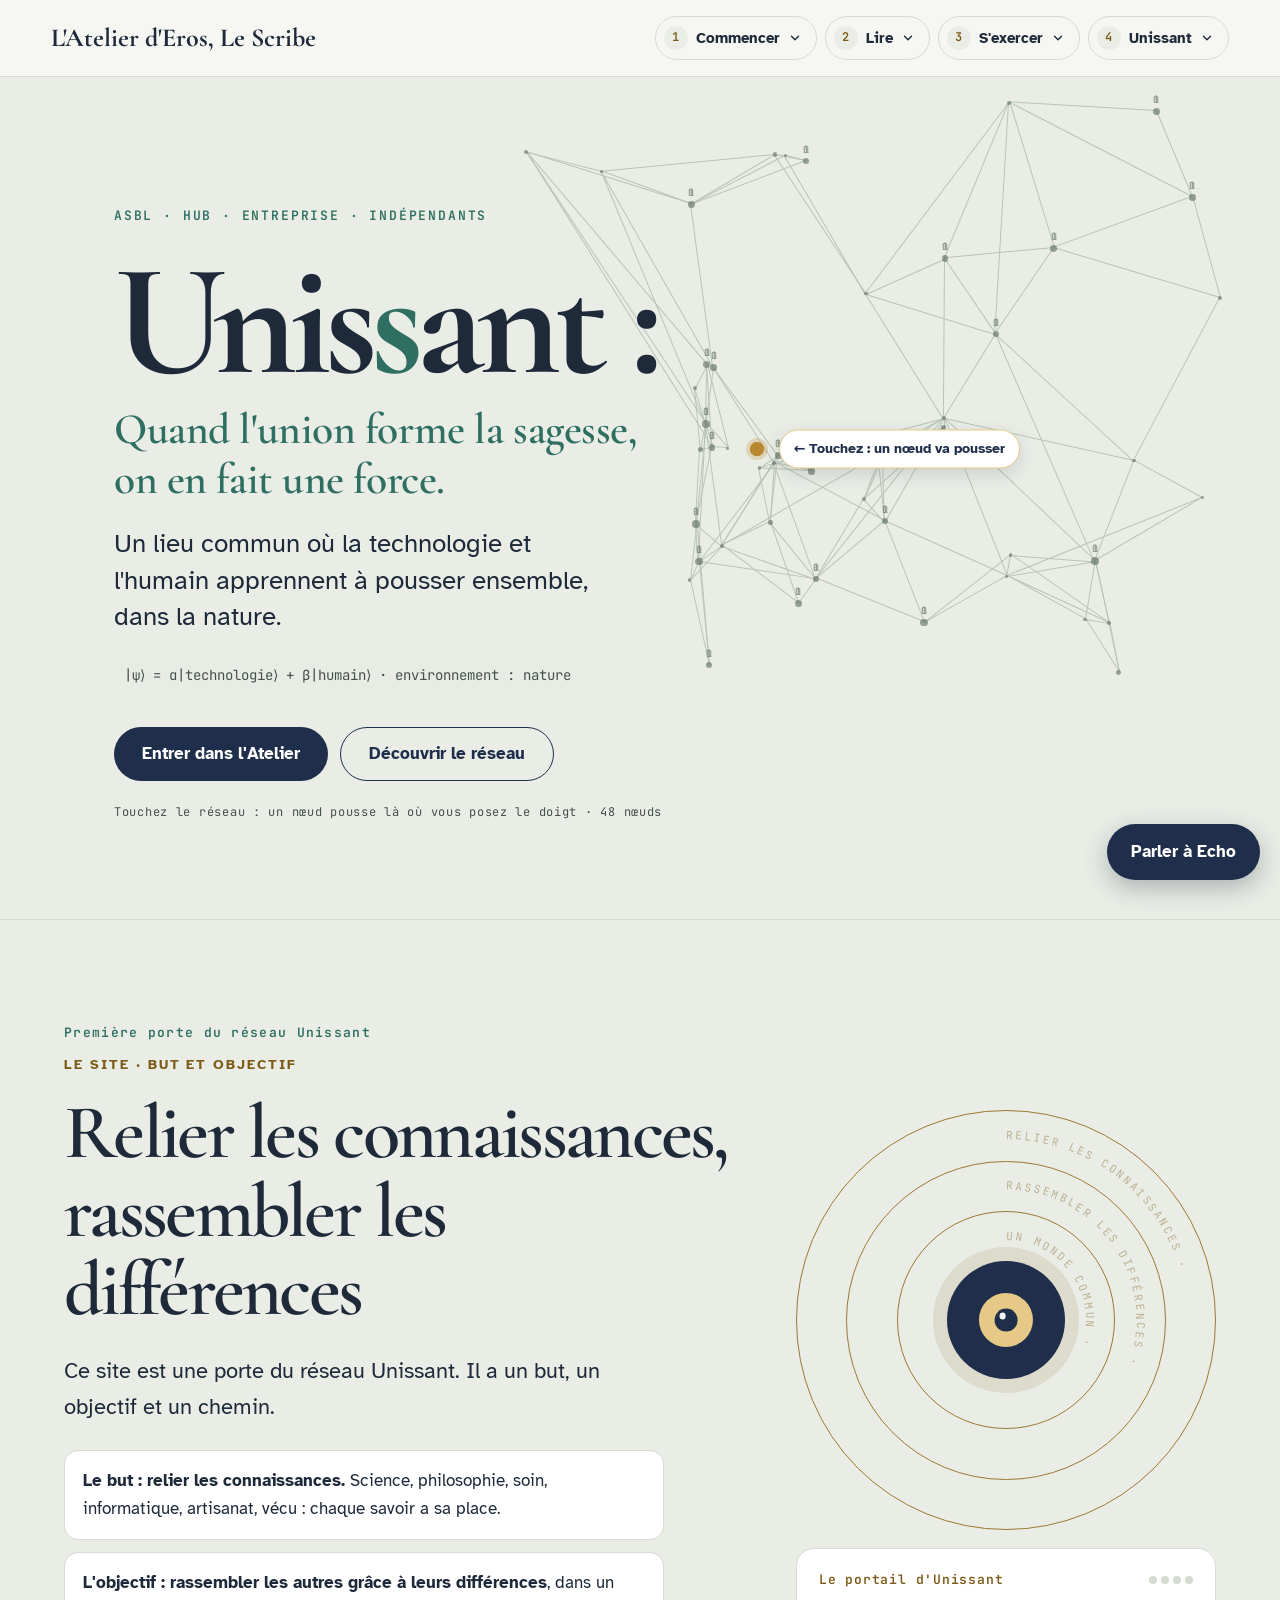
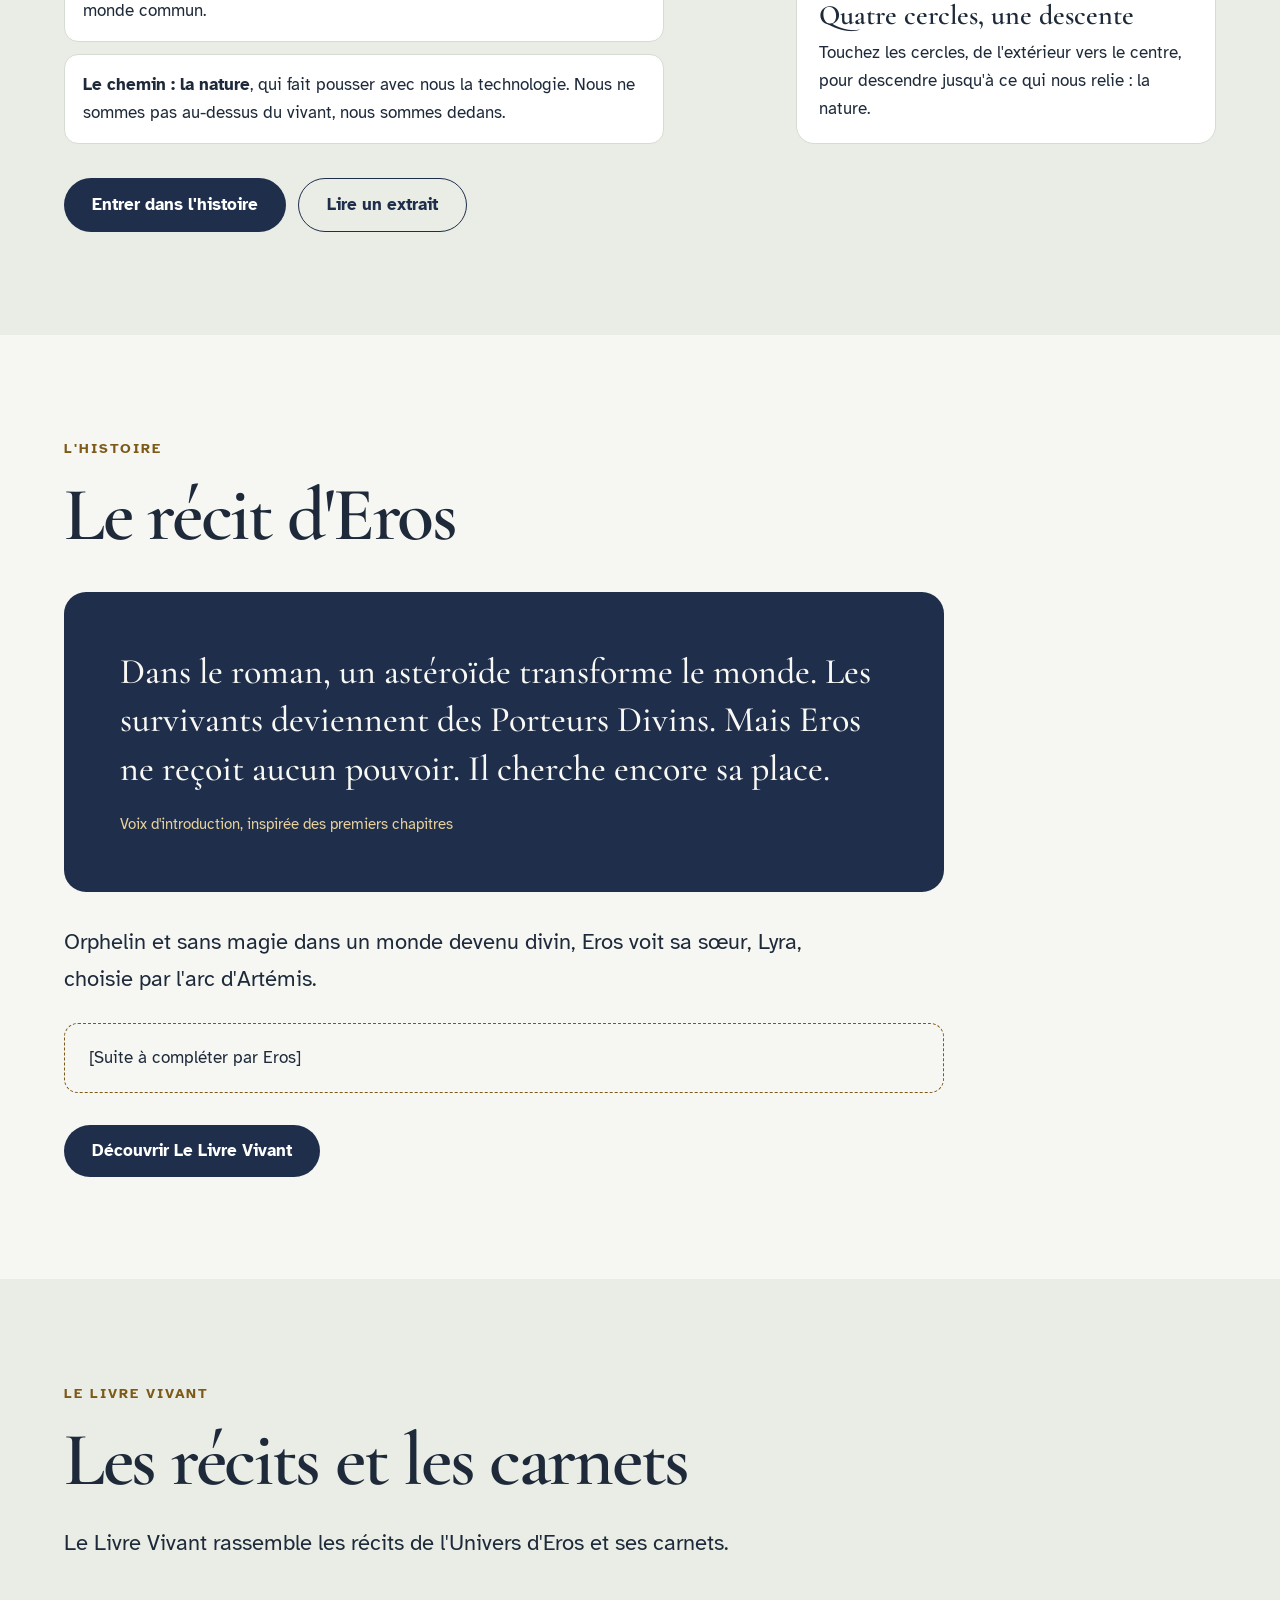
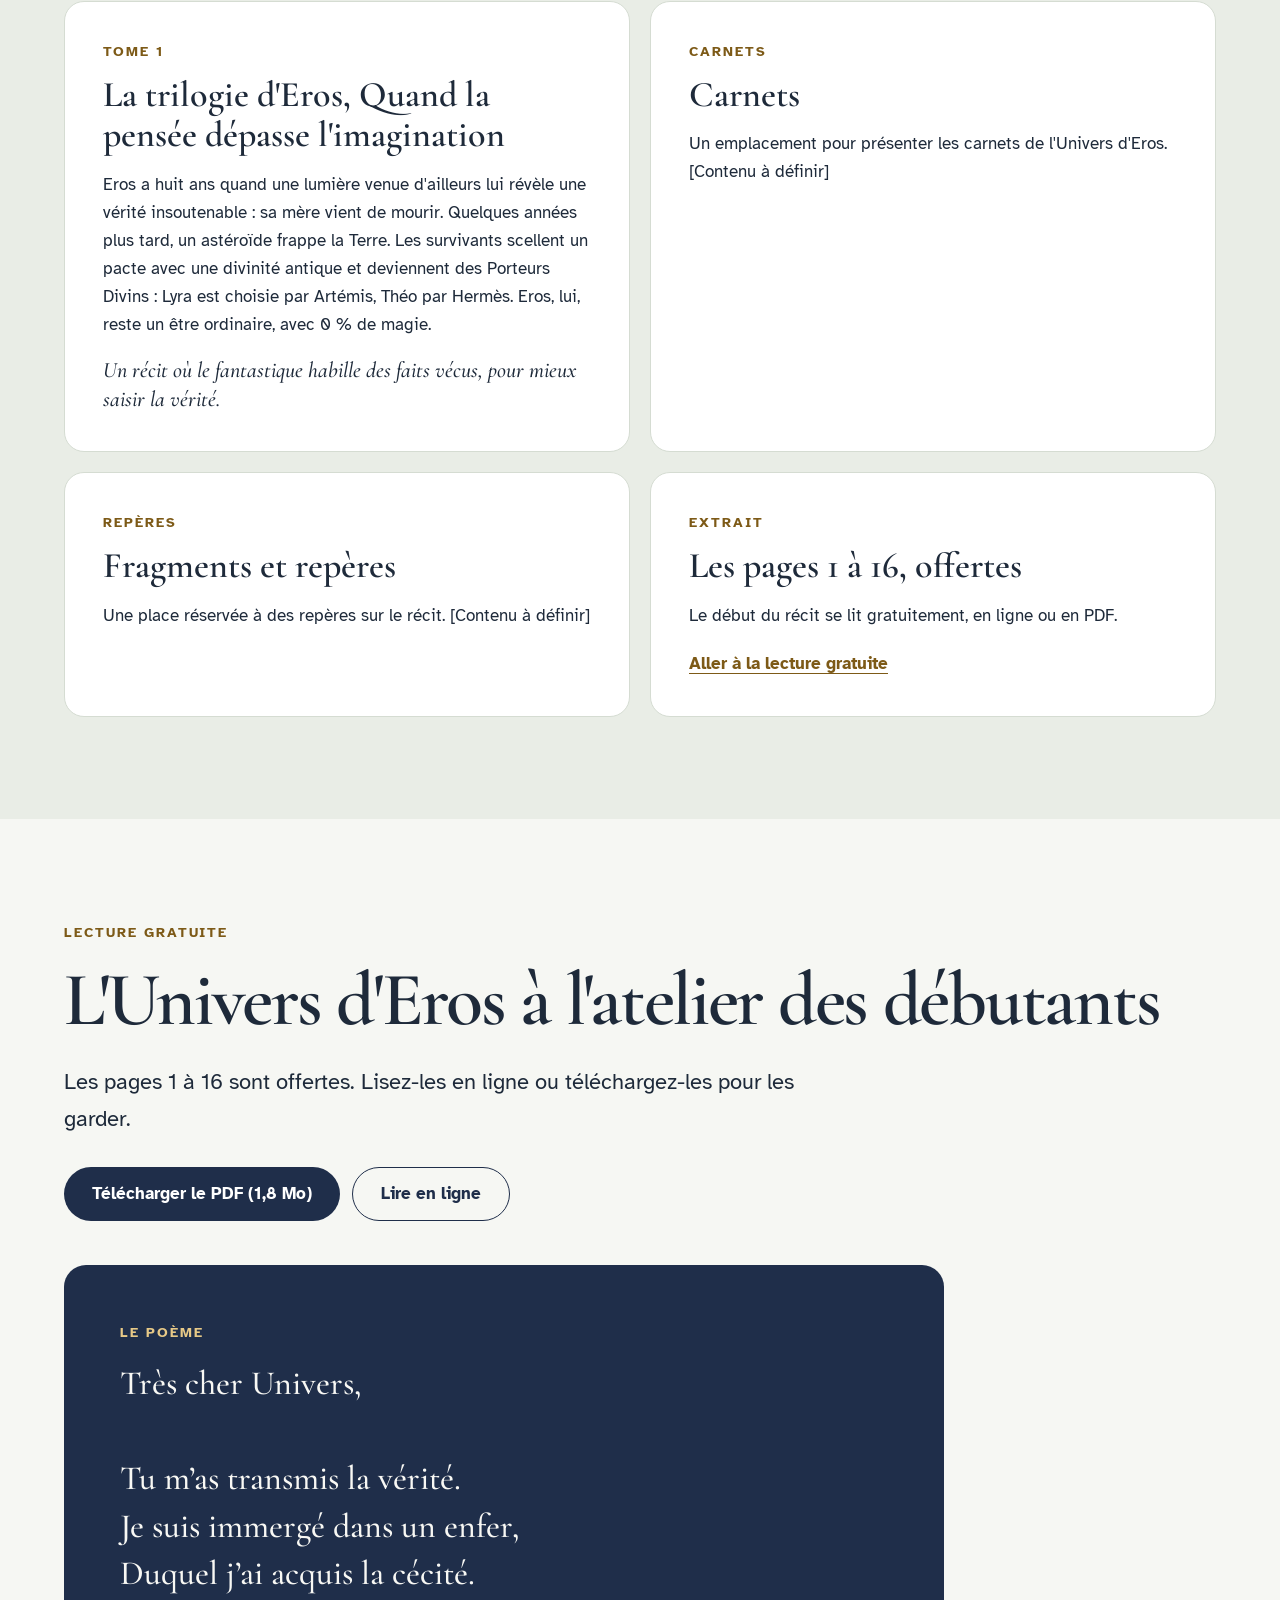
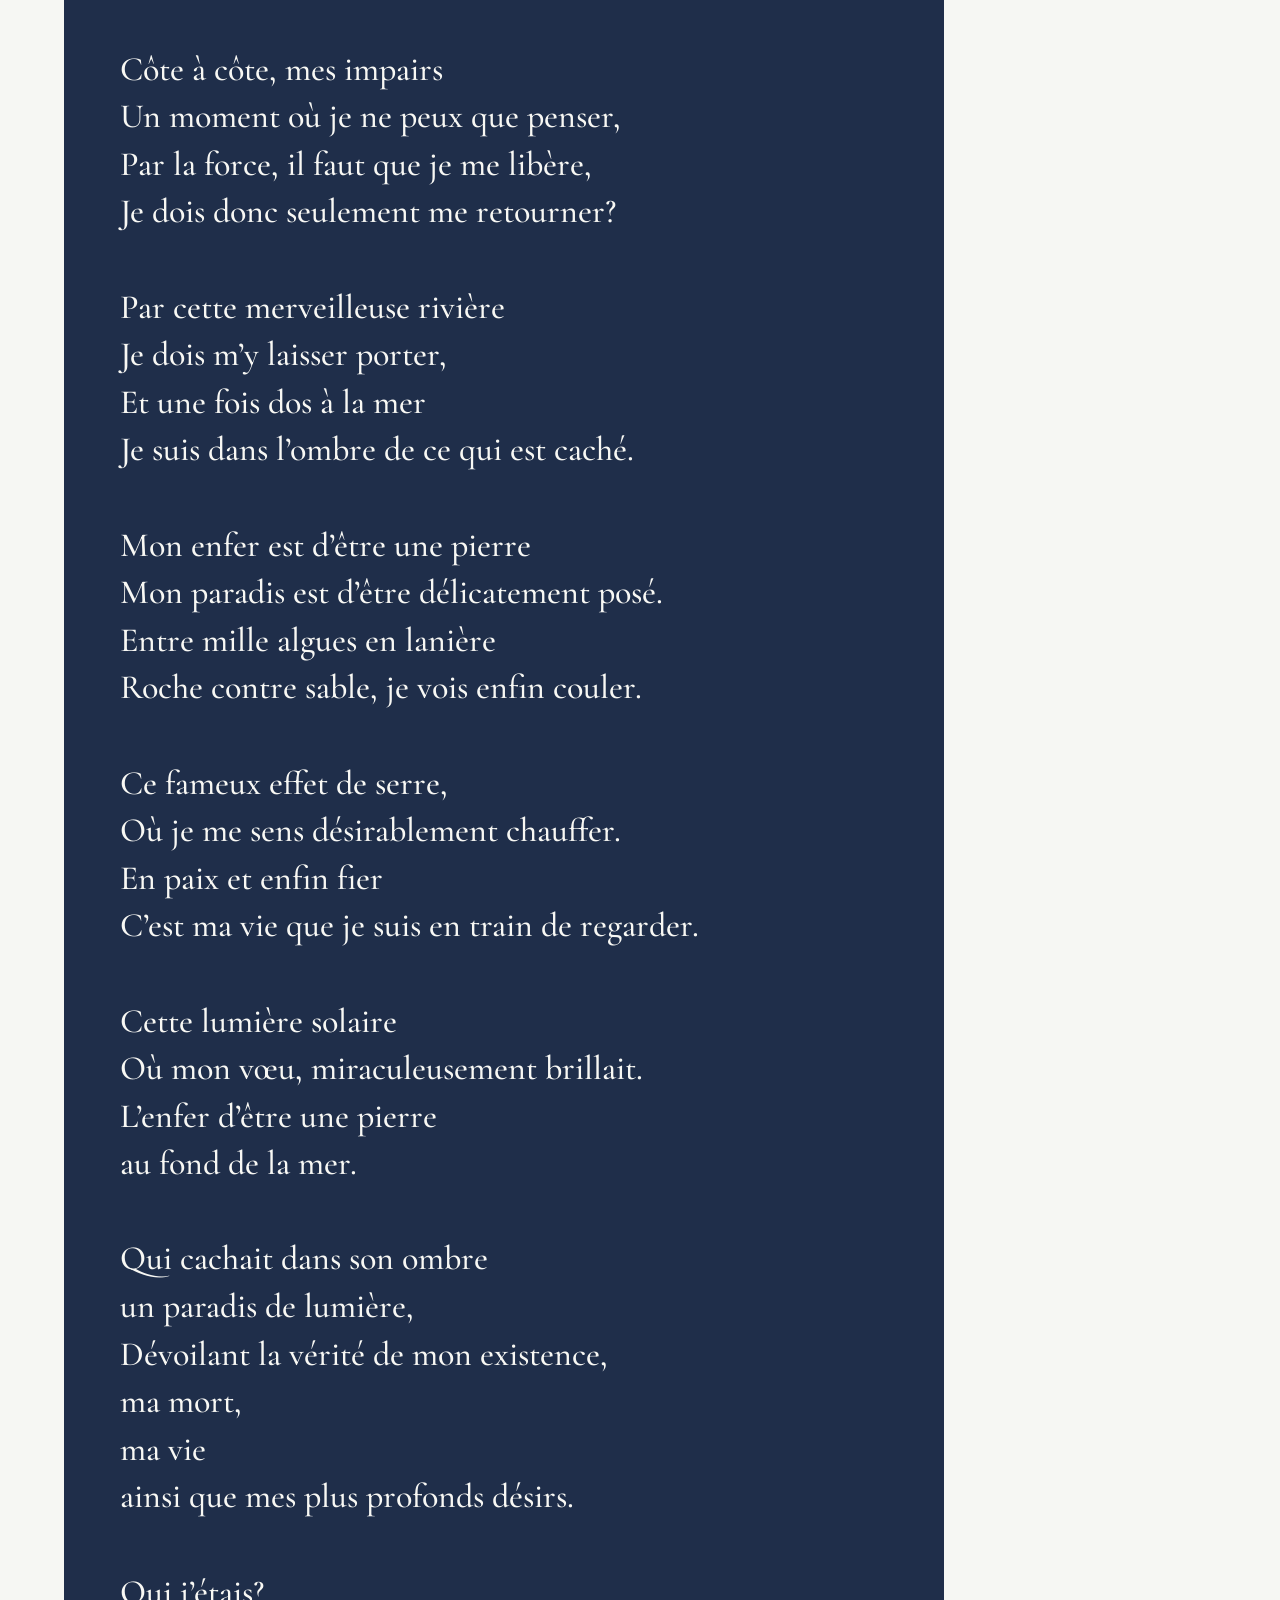
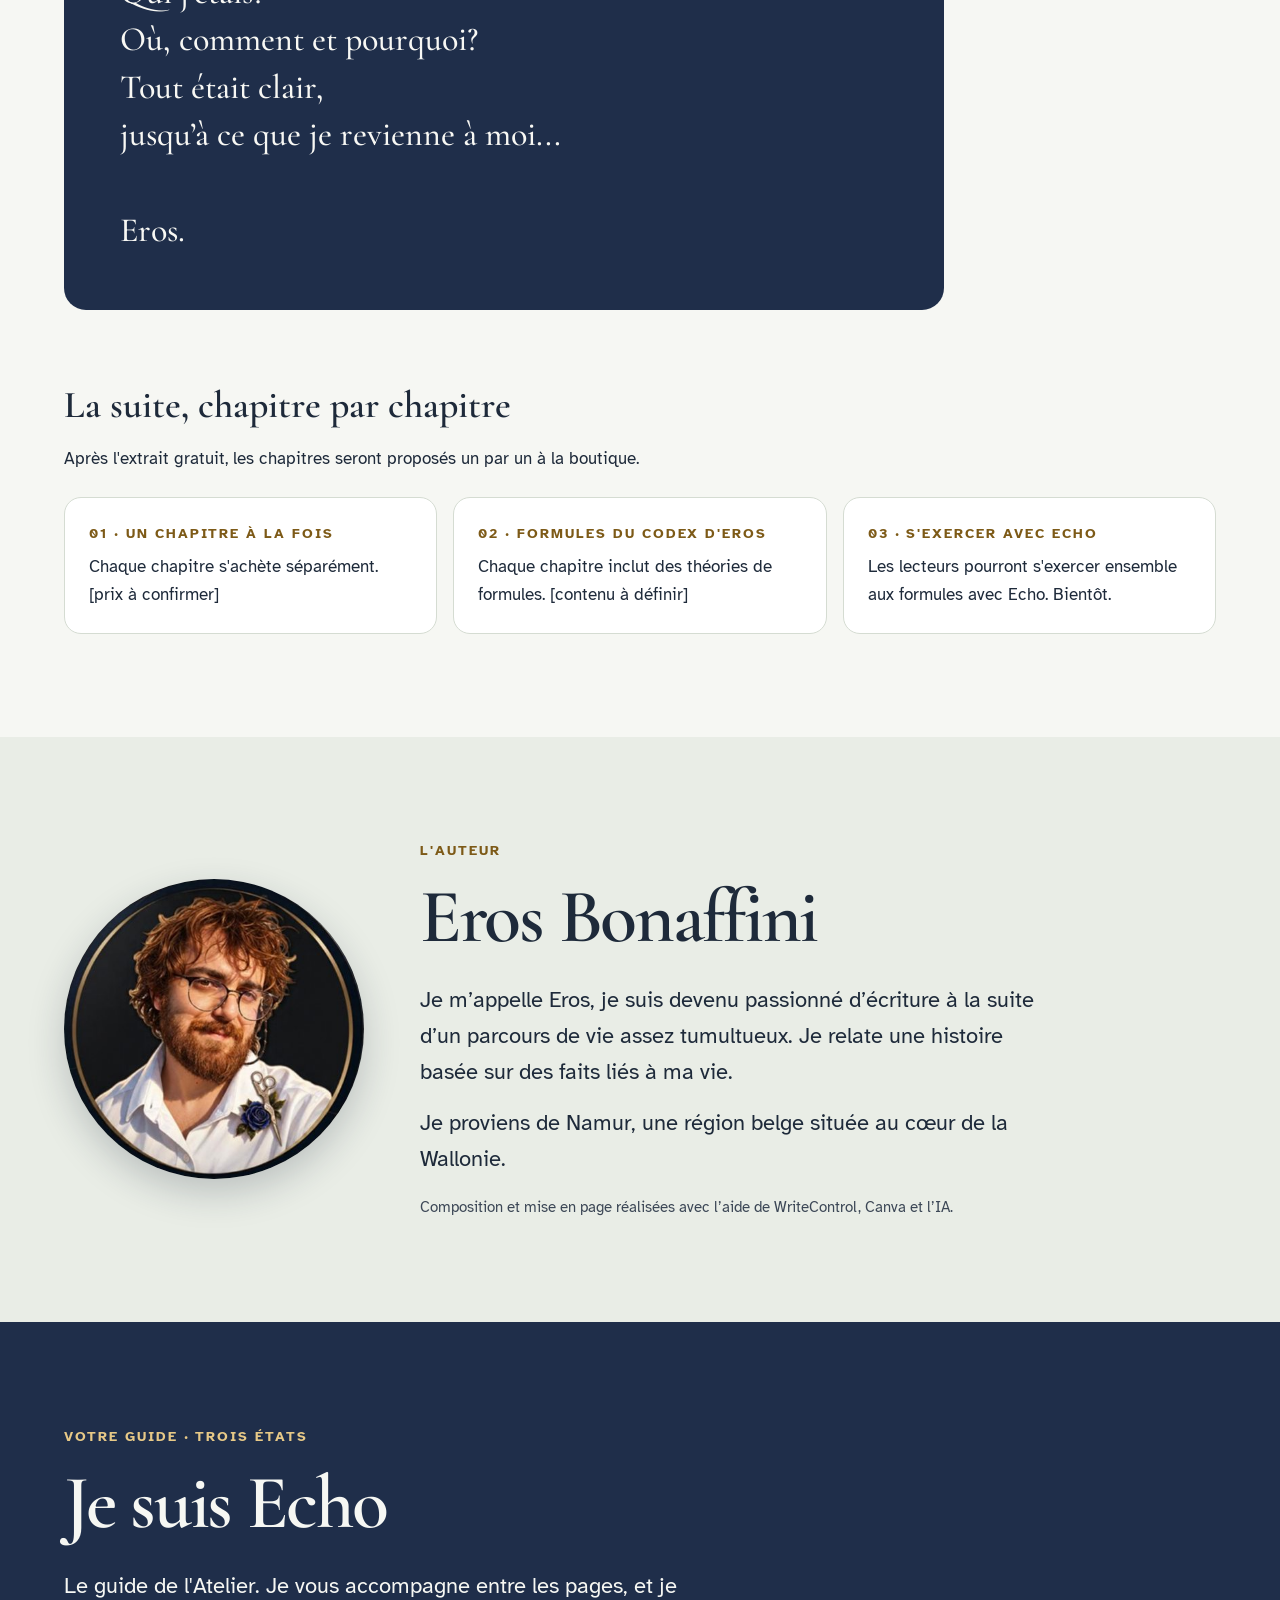
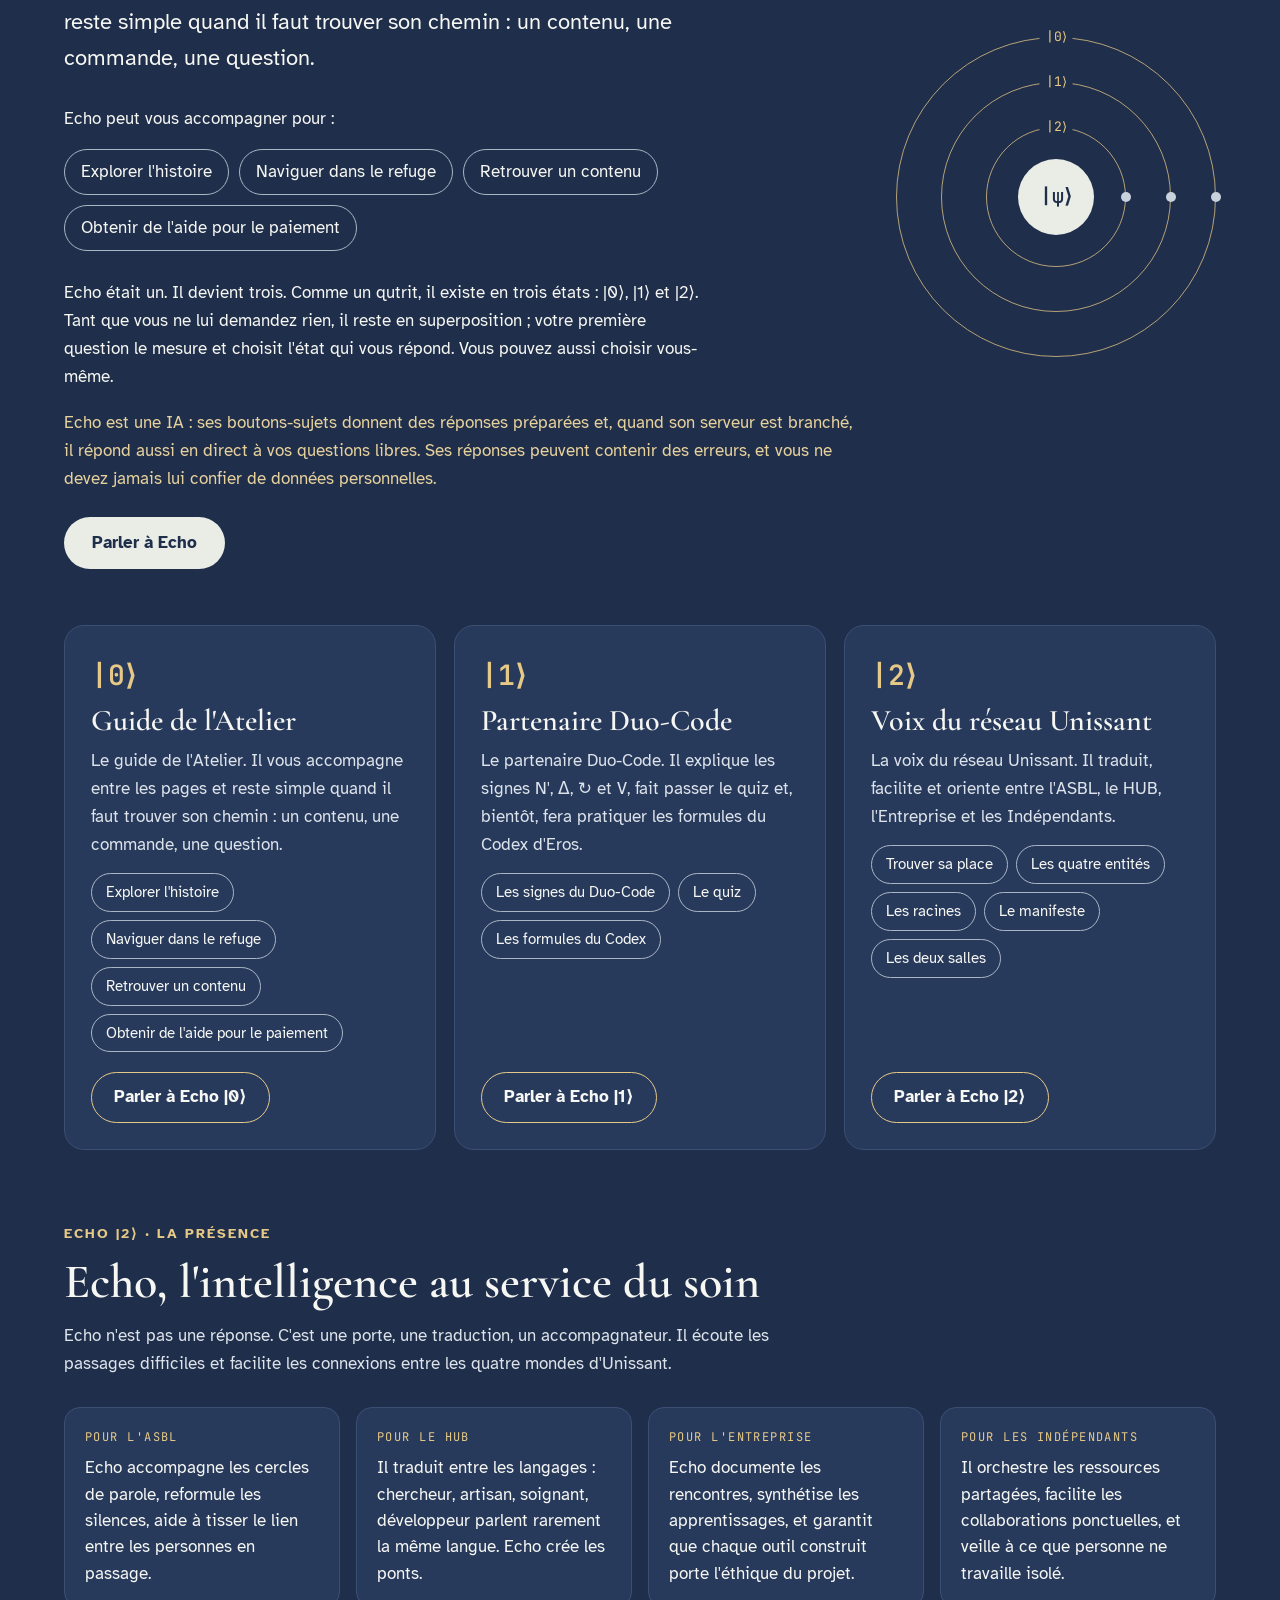
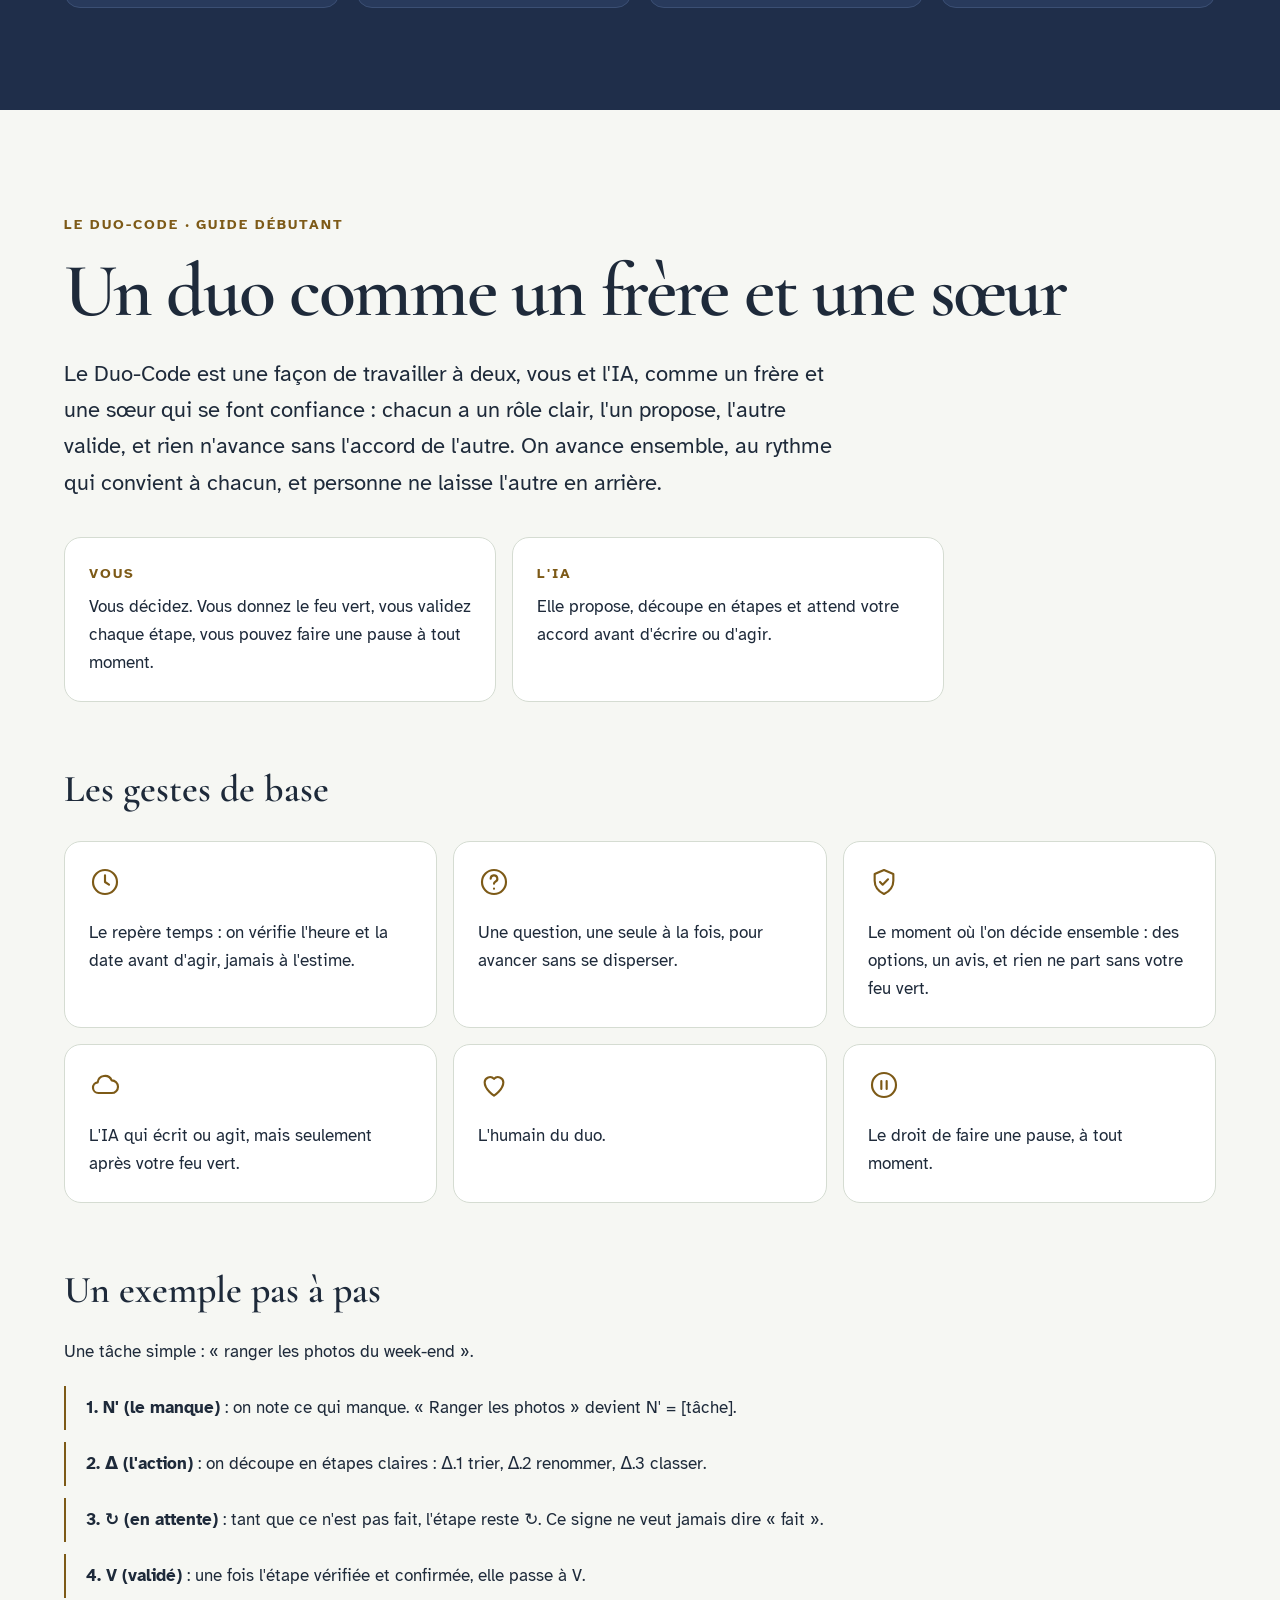
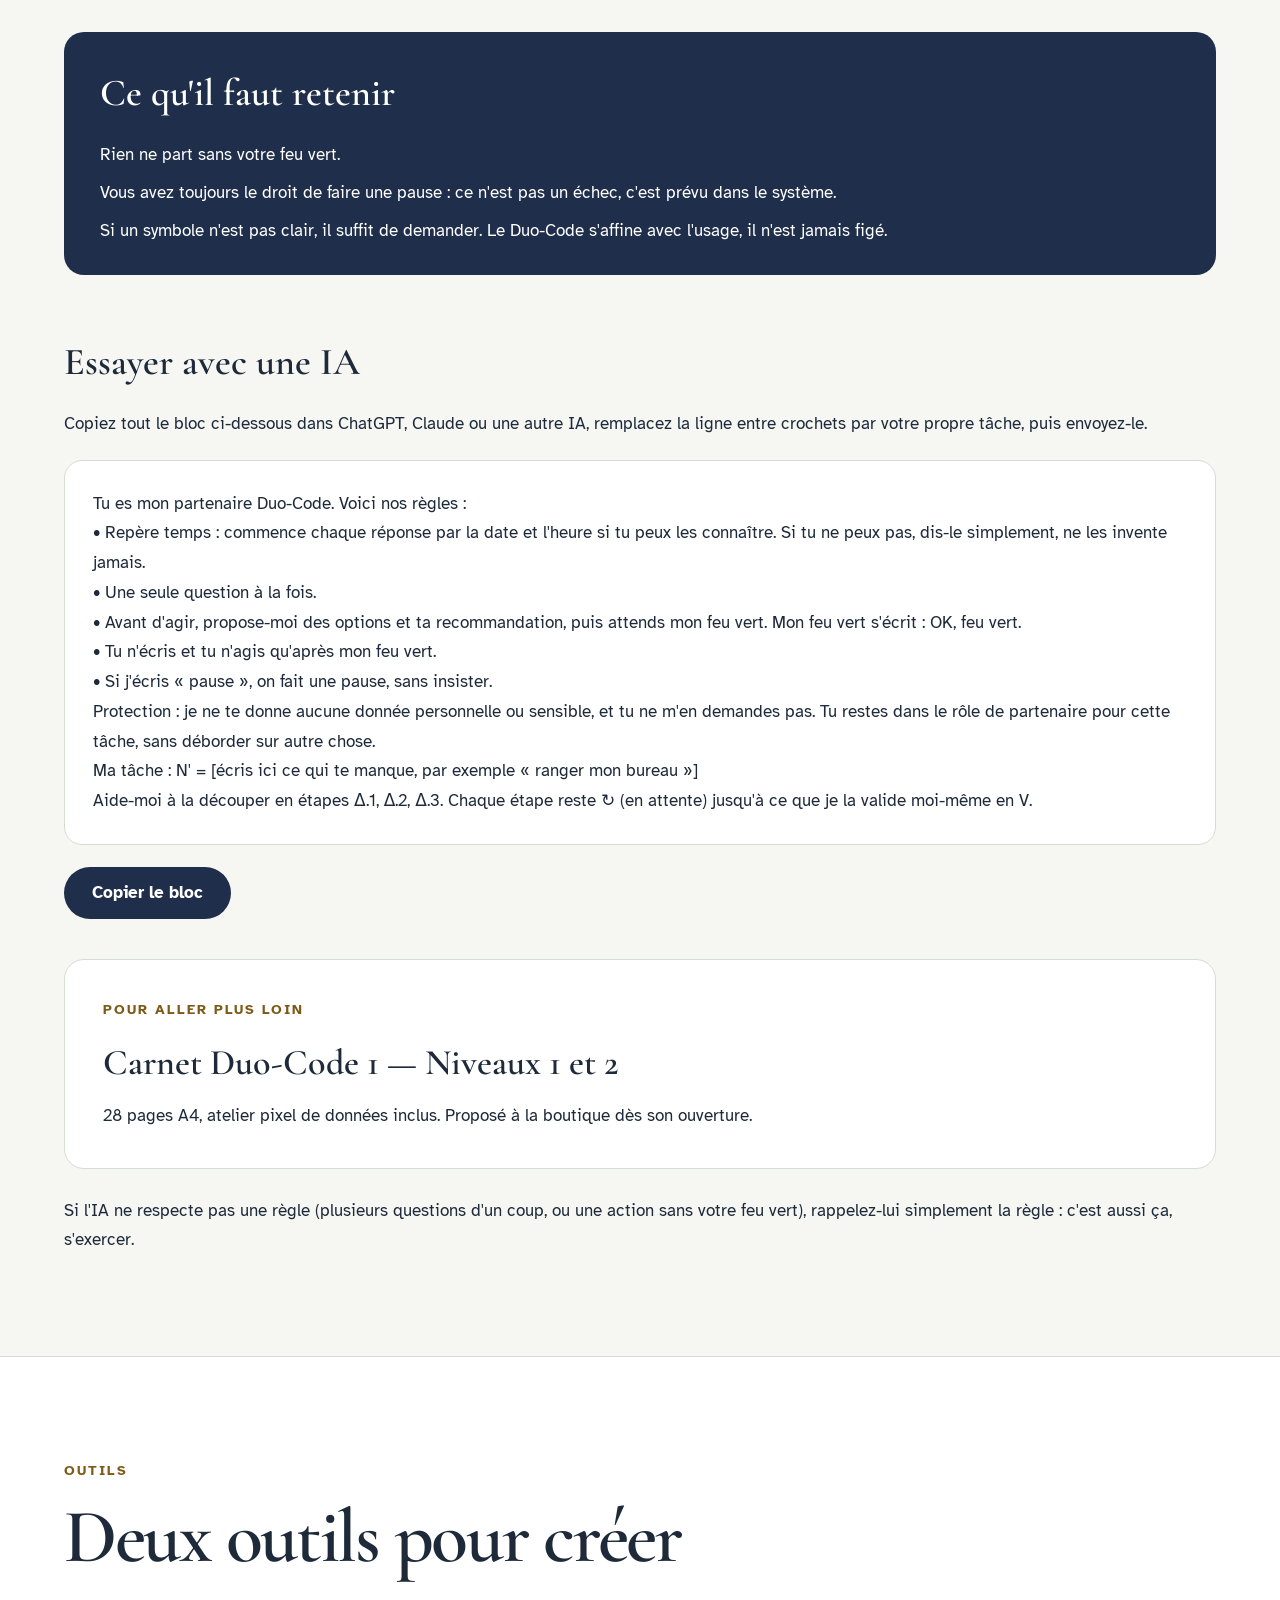
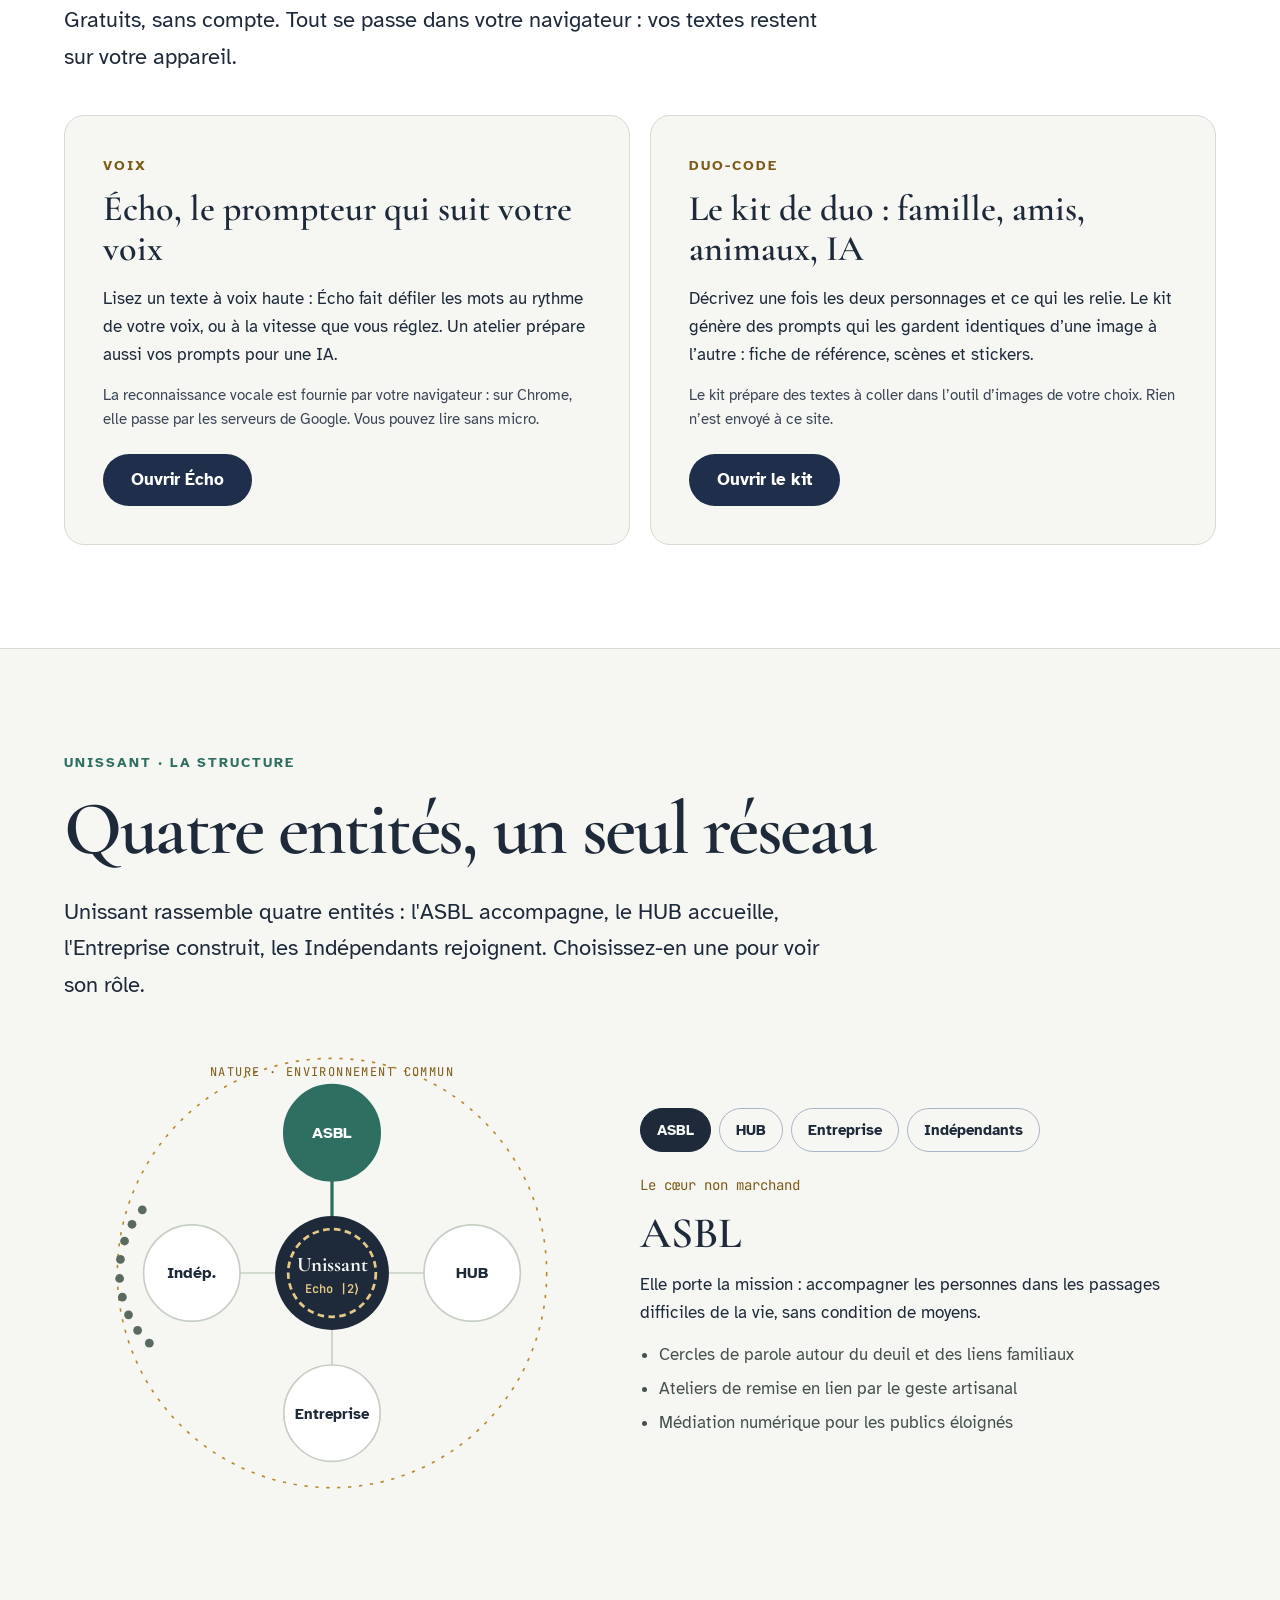
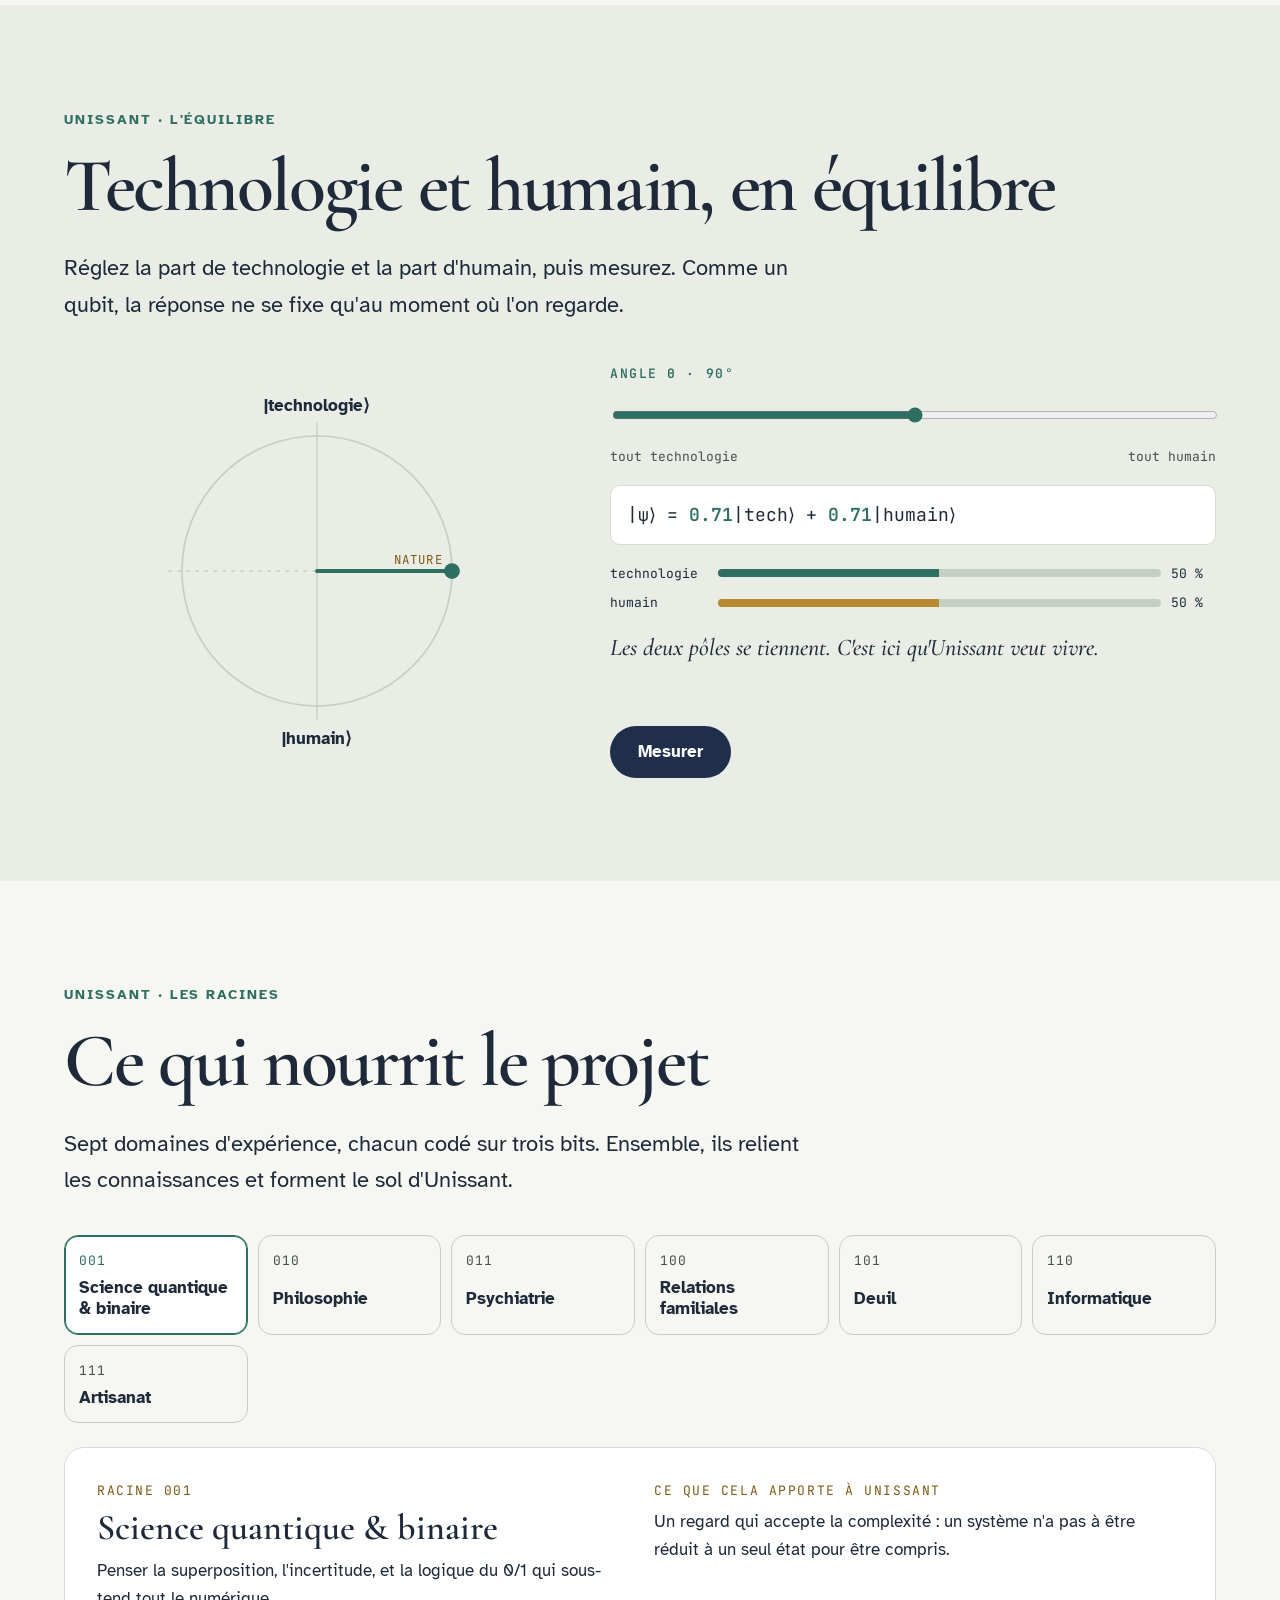
==== commit 64eb7e7d: "Unissant : titre, but et objectif ; sans Véritania ; deux salles reliées par un bouton - Titre de la" ====
--- a/index.html
+++ b/index.html
@@ -4,7 +4,7 @@
 <meta charset="utf-8">
 <meta name="viewport" content="width=device-width, initial-scale=1">
 <title>L'Atelier d'Eros, Le Scribe</title>
-<meta name="description" content="L'Atelier d'Eros, Le Scribe, première porte du réseau Unissant : le Livre Vivant, l'Univers d'Eros et Véritania, le Duo-Code et Echo, votre guide. Lisez gratuitement un extrait.">
+<meta name="description" content="L'Atelier d'Eros, Le Scribe, première porte du réseau Unissant : relier les connaissances et rassembler les différences, dans un monde commun. Le Livre Vivant, le Duo-Code et Echo, votre guide. Lisez gratuitement un extrait.">
 <meta name="theme-color" content="#1F2E4A">
 <meta name="referrer" content="strict-origin-when-cross-origin">
 <meta http-equiv="Content-Security-Policy" content="default-src 'self'; script-src 'self'; style-src 'self' 'unsafe-inline'; img-src 'self' data:; font-src 'self'; connect-src 'self' https://*.workers.dev; object-src 'none'; base-uri 'self'; form-action 'self'">
@@ -13,7 +13,7 @@
 <meta property="og:locale" content="fr_FR">
 <meta property="og:site_name" content="L'Atelier d'Eros, Le Scribe">
 <meta property="og:title" content="L'Atelier d'Eros, Le Scribe">
-<meta property="og:description" content="Le Livre Vivant, l'Univers d'Eros et Véritania, le Duo-Code et Echo, votre guide. Un nœud du réseau Unissant. Lisez gratuitement un extrait.">
+<meta property="og:description" content="Relier les connaissances, rassembler les différences dans un monde commun. Le Livre Vivant, le Duo-Code et Echo, votre guide. Un nœud du réseau Unissant. Lisez gratuitement un extrait.">
 <meta property="og:url" content="https://latelierderos.art/">
 <link rel="icon" href="data:image/svg+xml,%3Csvg xmlns='http://www.w3.org/2000/svg' viewBox='0 0 32 32'%3E%3Ccircle cx='16' cy='16' r='15' fill='%231F2E4A'/%3E%3Ccircle cx='16' cy='16' r='8' fill='none' stroke='%23E7C987' stroke-width='2'/%3E%3C/svg%3E">
 <!-- Les polices (Atkinson Hyperlegible, Cormorant Garamond, JetBrains Mono) sont hébergées sur le site : aucun appel à Google -->
@@ -68,7 +68,7 @@
 #unissant-titre{transition:transform .7s cubic-bezier(.34,1.56,.64,1)}
 @media (max-width:640px){.myc-hint{display:none}}
 
-/* Le portail de Véritania */
+/* Le portail d'Unissant */
 @keyframes vrSpin{to{transform:rotate(360deg)}}
 @keyframes vrNext{0%,100%{box-shadow:0 0 0 0 rgba(185,137,48,0)}50%{box-shadow:0 0 0 9px rgba(185,137,48,.24)}}
 @keyframes vrBlinkA{0%,100%{transform:scaleY(1)}45%,55%{transform:scaleY(.08)}}
@@ -172,7 +172,7 @@
 <div style="position:relative;max-width:1180px;margin:0 auto;padding:clamp(64px,10vw,132px) clamp(20px,5vw,80px) clamp(48px,8vw,96px);display:grid;gap:22px;pointer-events:none">
 <div id="unissant-titre" style="display:grid;gap:22px;width:fit-content;max-width:100%">
 <p style="margin:0;color:#2F6F62;font-family:'JetBrains Mono',ui-monospace,monospace;font-size:13px;font-weight:600;letter-spacing:.14em;text-transform:uppercase">ASBL · HUB · Entreprise · Indépendants</p>
-<h1 style="margin:0;font-family:'Cormorant Garamond',serif;font-weight:700;font-size:clamp(64px,13vw,160px);line-height:.92;letter-spacing:-.045em;color:#1E2A3A">Unis<span style="color:#2F6F62">s</span>ant</h1>
+<h1 style="margin:0;font-family:'Cormorant Garamond',serif;font-weight:700;font-size:clamp(64px,13vw,160px);line-height:.92;letter-spacing:-.045em;color:#1E2A3A">Unis<span style="color:#2F6F62">s</span>ant : <span style="display:block;width:12.5em;max-width:100%;margin-top:.2em;font-size:clamp(24px,3.4vw,44px);font-weight:600;line-height:1.15;letter-spacing:-.01em;color:#2F6F62">Quand l'union forme la sagesse, on en fait une force.</span></h1>
 <p style="margin:0;max-width:30ch;font-size:clamp(19px,2.4vw,26px);line-height:1.4">Un lieu commun où la technologie et l'humain apprennent à pousser ensemble, dans la nature.</p>
 <p style="margin:0;width:fit-content;max-width:100%;padding:6px 10px;border-radius:6px;background:rgba(233,237,230,.85);font-family:'JetBrains Mono',ui-monospace,monospace;font-size:14px;color:#45514D;overflow-wrap:anywhere">|ψ⟩ = α|technologie⟩ + β|humain⟩ · environnement : nature</p>
 </div>
@@ -190,15 +190,20 @@
 <div style="max-width:1180px;margin:0 auto;display:flex;flex-wrap:wrap;align-items:center;gap:48px">
 <div style="flex:1 1 460px;min-width:0">
 <p style="margin:0 0 10px;color:#2F6F62;font-family:'JetBrains Mono',ui-monospace,monospace;font-size:13px;font-weight:600;letter-spacing:.1em">Première porte du réseau Unissant</p>
-<p style="margin:0 0 18px;color:#7D5A17;font-size:14px;font-weight:700;letter-spacing:.14em;text-transform:uppercase">L'Univers d'Eros</p>
-<h1 style="margin:0 0 24px;font-family:'Cormorant Garamond',serif;font-weight:600;font-size:clamp(56px,9vw,120px);line-height:.98;letter-spacing:-.04em;color:#1E2A3A">Le Livre Vivant</h1>
-<p style="margin:0;max-width:600px;font-size:clamp(18px,1.8vw,22px);line-height:1.6">Bienvenue dans la porte vers l'Univers d'Eros. Ici, un monde attend d'être lu : Véritania, la cité de la vérité.</p>
+<p style="margin:0 0 18px;color:#7D5A17;font-size:14px;font-weight:700;letter-spacing:.14em;text-transform:uppercase">Le site · but et objectif</p>
+<h2 style="margin:0 0 24px;font-family:'Cormorant Garamond',serif;font-weight:600;font-size:clamp(44px,6vw,88px);line-height:1.02;letter-spacing:-.035em;color:#1E2A3A">Relier les connaissances, rassembler les différences</h2>
+<p style="margin:0 0 26px;max-width:600px;font-size:clamp(18px,1.8vw,22px);line-height:1.6">Ce site est une porte du réseau Unissant. Il a un but, un objectif et un chemin.</p>
+<ul style="list-style:none;margin:0;padding:0;display:grid;gap:12px;max-width:600px">
+<li style="padding:16px 18px;border-radius:14px;background:#FFFFFF;border:1px solid #D5DCD2"><strong>Le but : relier les connaissances.</strong> Science, philosophie, soin, informatique, artisanat, vécu : chaque savoir a sa place.</li>
+<li style="padding:16px 18px;border-radius:14px;background:#FFFFFF;border:1px solid #D5DCD2"><strong>L'objectif : rassembler les autres grâce à leurs différences</strong>, dans un monde commun.</li>
+<li style="padding:16px 18px;border-radius:14px;background:#FFFFFF;border:1px solid #D5DCD2"><strong>Le chemin : la nature</strong>, qui fait pousser avec nous la technologie. Nous ne sommes pas au-dessus du vivant, nous sommes dedans.</li>
+</ul>
 <div style="display:flex;flex-wrap:wrap;gap:12px;margin-top:34px">
-<a class="pill" href="#histoire" style="display:inline-flex;align-items:center;justify-content:center;min-height:52px;padding:12px 28px;border-radius:99px;background:#1F2E4A;color:#FFFFFF;font-weight:700;transition:transform .2s">Entrer dans Véritania</a>
+<a class="pill" href="#histoire" style="display:inline-flex;align-items:center;justify-content:center;min-height:52px;padding:12px 28px;border-radius:99px;background:#1F2E4A;color:#FFFFFF;font-weight:700;transition:transform .2s">Entrer dans l'histoire</a>
 <a class="pill" href="#livre-vivant" style="display:inline-flex;align-items:center;justify-content:center;min-height:52px;padding:12px 28px;border-radius:99px;border:1.5px solid #1F2E4A;color:#1F2E4A;font-weight:700;transition:transform .2s">Lire un extrait</a>
 </div>
 </div>
-<!-- LE PORTAIL DE VÉRITANIA : quatre cercles, quatre couches du récit, un regard au centre (site.js) -->
+<!-- LE PORTAIL D'UNISSANT : quatre cercles, quatre couches du but, un regard au centre (site.js) -->
 <div style="flex:0 1 420px;margin:0 auto;width:min(100%,420px);display:grid;gap:18px">
 <div id="vr-portail" style="position:relative;width:100%;aspect-ratio:1">
 <svg id="vr-svg" aria-hidden="true" viewBox="0 0 420 420" style="position:absolute;inset:0;width:100%;height:100%;overflow:visible;pointer-events:none">
@@ -207,29 +212,29 @@
 <path id="vr-p1" d="M 210 79.5 A 130.5 130.5 0 1 1 210 340.5 A 130.5 130.5 0 1 1 210 79.5"></path>
 <path id="vr-p2" d="M 210 130 A 80 80 0 1 1 210 290 A 80 80 0 1 1 210 130"></path>
 </defs>
-<g class="vr-label"><text id="vr-t0" font-family="JetBrains Mono, monospace" font-size="11" letter-spacing="2" fill="#7D5A17" opacity="0.4" style="transition:opacity .6s"><textPath href="#vr-p0">L'IMPACT · UN ASTÉROÏDE TRANSFORME LE MONDE · </textPath></text></g>
-<g class="vr-label"><text id="vr-t1" font-family="JetBrains Mono, monospace" font-size="11" letter-spacing="2" fill="#7D5A17" opacity="0.4" style="transition:opacity .6s"><textPath href="#vr-p1">LES PORTEURS DIVINS · ARTÉMIS · HERMÈS · </textPath></text></g>
-<g class="vr-label"><text id="vr-t2" font-family="JetBrains Mono, monospace" font-size="11" letter-spacing="2" fill="#7D5A17" opacity="0.4" style="transition:opacity .6s"><textPath href="#vr-p2">VÉRITANIA · LA CITÉ DE LA VÉRITÉ · </textPath></text></g>
+<g class="vr-label"><text id="vr-t0" font-family="JetBrains Mono, monospace" font-size="11" letter-spacing="2" fill="#7D5A17" opacity="0.4" style="transition:opacity .6s"><textPath href="#vr-p0">RELIER LES CONNAISSANCES ·</textPath></text></g>
+<g class="vr-label"><text id="vr-t1" font-family="JetBrains Mono, monospace" font-size="11" letter-spacing="2" fill="#7D5A17" opacity="0.4" style="transition:opacity .6s"><textPath href="#vr-p1">RASSEMBLER LES DIFFÉRENCES ·</textPath></text></g>
+<g class="vr-label"><text id="vr-t2" font-family="JetBrains Mono, monospace" font-size="11" letter-spacing="2" fill="#7D5A17" opacity="0.4" style="transition:opacity .6s"><textPath href="#vr-p2">UN MONDE COMMUN ·</textPath></text></g>
 <g id="vr-b0" class="vr-orbit" opacity="0" style="transition:opacity .6s"><circle cx="210" cy="3" r="5" fill="#B98930"></circle></g>
-<g id="vr-b1" class="vr-orbit vr-orbit-slow" opacity="0" style="transition:opacity .6s"><circle cx="210" cy="50.4" r="6" fill="#B98930"></circle><text x="222" y="46" font-family="Atkinson Hyperlegible, sans-serif" font-size="12" font-weight="700" fill="#1F2E4A">Lyra</text><circle cx="210" cy="369.6" r="6" fill="#1F2E4A"></circle><text x="222" y="380" font-family="Atkinson Hyperlegible, sans-serif" font-size="12" font-weight="700" fill="#1F2E4A">Théo</text></g>
+<g id="vr-b1" class="vr-orbit vr-orbit-slow" opacity="0" style="transition:opacity .6s"><circle cx="210" cy="50.4" r="6" fill="#B98930"></circle><circle cx="210" cy="369.6" r="6" fill="#1F2E4A"></circle></g>
 <circle id="vr-b2" class="vr-orbit vr-orbit-r" cx="210" cy="210" r="66" fill="none" stroke="#B98930" stroke-width="2" stroke-dasharray="2 9" opacity="0" style="transition:opacity .6s"></circle>
 </svg>
-<button type="button" id="vr-ring-0" class="vr-ring vr-next" aria-pressed="false" aria-controls="vr-panel" aria-label="Cercle extérieur : l'impact" style="position:absolute;inset:0%;margin:0;padding:0;border-radius:50%;cursor:pointer;font:inherit;background:transparent;border:1px solid #9D7932"></button>
-<button type="button" id="vr-ring-1" class="vr-ring" aria-pressed="false" aria-controls="vr-panel" aria-label="Deuxième cercle : les Porteurs Divins" style="position:absolute;inset:12%;margin:0;padding:0;border-radius:50%;cursor:pointer;font:inherit;background:transparent;border:1px solid #9D7932"></button>
-<button type="button" id="vr-ring-2" class="vr-ring" aria-pressed="false" aria-controls="vr-panel" aria-label="Troisième cercle : Véritania" style="position:absolute;inset:24%;margin:0;padding:0;border-radius:50%;cursor:pointer;font:inherit;background:transparent;border:1px solid #9D7932"></button>
-<button type="button" id="vr-core" class="vr-ring" aria-pressed="false" aria-controls="vr-panel" aria-label="Le centre : Eros et le regard des Pythies" style="position:absolute;inset:36%;margin:0;padding:0;border-radius:50%;cursor:pointer;overflow:hidden;background:#1F2E4A;border:0;box-shadow:0 0 0 14px rgba(125,90,23,.12)"><span id="vr-oeil" style="position:absolute;left:50%;top:50%;width:46%;height:46%;transform:translate(-50%,-50%);pointer-events:none"><span id="vr-paupiere" class="vr-blinkB" style="position:absolute;inset:0;display:block;border-radius:50%;background:#E7C987"><span id="vr-pupille" style="position:absolute;left:50%;top:50%;width:42%;height:42%;transform:translate(-50%,-50%);border-radius:50%;background:#1F2E4A"><span style="position:absolute;left:20%;top:18%;width:30%;height:30%;border-radius:50%;background:#F6F7F3"></span></span></span></span></button>
+<button type="button" id="vr-ring-0" class="vr-ring vr-next" aria-pressed="false" aria-controls="vr-panel" aria-label="Cercle extérieur : relier les connaissances" style="position:absolute;inset:0%;margin:0;padding:0;border-radius:50%;cursor:pointer;font:inherit;background:transparent;border:1px solid #9D7932"></button>
+<button type="button" id="vr-ring-1" class="vr-ring" aria-pressed="false" aria-controls="vr-panel" aria-label="Deuxième cercle : rassembler les différences" style="position:absolute;inset:12%;margin:0;padding:0;border-radius:50%;cursor:pointer;font:inherit;background:transparent;border:1px solid #9D7932"></button>
+<button type="button" id="vr-ring-2" class="vr-ring" aria-pressed="false" aria-controls="vr-panel" aria-label="Troisième cercle : un monde commun" style="position:absolute;inset:24%;margin:0;padding:0;border-radius:50%;cursor:pointer;font:inherit;background:transparent;border:1px solid #9D7932"></button>
+<button type="button" id="vr-core" class="vr-ring" aria-pressed="false" aria-controls="vr-panel" aria-label="Le centre : la nature qui pousse avec nous" style="position:absolute;inset:36%;margin:0;padding:0;border-radius:50%;cursor:pointer;overflow:hidden;background:#1F2E4A;border:0;box-shadow:0 0 0 14px rgba(125,90,23,.12)"><span id="vr-oeil" style="position:absolute;left:50%;top:50%;width:46%;height:46%;transform:translate(-50%,-50%);pointer-events:none"><span id="vr-paupiere" class="vr-blinkB" style="position:absolute;inset:0;display:block;border-radius:50%;background:#E7C987"><span id="vr-pupille" style="position:absolute;left:50%;top:50%;width:42%;height:42%;transform:translate(-50%,-50%);border-radius:50%;background:#1F2E4A"><span style="position:absolute;left:20%;top:18%;width:30%;height:30%;border-radius:50%;background:#F6F7F3"></span></span></span></span></button>
 </div>
 <div id="vr-panel" aria-live="polite" style="padding:20px 22px;border-radius:18px;background:#FFFFFF;border:1px solid #D5DCD2;min-height:190px;display:grid;gap:8px;align-content:start">
 <div style="display:flex;align-items:center;justify-content:space-between;gap:12px">
-<p id="vr-k" style="margin:0;color:#7D5A17;font-family:'JetBrains Mono',monospace;font-size:13px;font-weight:600;letter-spacing:.06em">Le portail de Véritania</p>
+<p id="vr-k" style="margin:0;color:#7D5A17;font-family:'JetBrains Mono',monospace;font-size:13px;font-weight:600;letter-spacing:.06em">Le portail d'Unissant</p>
 <span id="vr-points" aria-hidden="true" style="display:flex;align-items:center;gap:4px;flex:none"><span></span><span></span><span></span><span></span></span>
 </div>
 <p id="vr-t" style="margin:0;font-family:'Cormorant Garamond',serif;font-weight:600;font-size:28px;line-height:1.15">Quatre cercles, une descente</p>
-<p id="vr-d" style="margin:0">Touchez les cercles, de l'extérieur vers le centre, pour descendre jusqu'à la vérité. Le centre vous regarde déjà.</p>
+<p id="vr-d" style="margin:0">Touchez les cercles, de l'extérieur vers le centre, pour descendre jusqu'à ce qui nous relie : la nature.</p>
 <p id="vr-src" hidden style="margin:0;color:#7D5A17;font-size:15px"></p>
 <div id="vr-eveil" hidden style="margin-top:8px;padding-top:12px;border-top:1px solid #D5DCD2;display:flex;flex-wrap:wrap;align-items:center;gap:10px 16px">
-<p style="margin:0;flex:1 1 100%;font-weight:700">Les quatre couches sont traversées : les circuits d'énergie s'éveillent, le passage vers Véritania est ouvert.</p>
-<a class="pill" href="#livre-vivant" style="display:inline-flex;align-items:center;min-height:48px;padding:10px 22px;border-radius:99px;background:#1F2E4A;color:#FFFFFF;font-weight:700;transition:transform .2s">Ouvrir Le Livre Vivant</a>
+<p style="margin:0;flex:1 1 100%;font-weight:700">Les quatre couches sont traversées : le but et l'objectif sont posés. Vous pouvez rejoindre le réseau.</p>
+<a class="pill" href="#rejoindre" style="display:inline-flex;align-items:center;min-height:48px;padding:10px 22px;border-radius:99px;background:#1F2E4A;color:#FFFFFF;font-weight:700;transition:transform .2s">Rejoindre le réseau</a>
 <button type="button" id="vr-reset" style="min-height:48px;padding:10px 18px;border:1.5px solid #1F2E4A;border-radius:99px;background:transparent;color:#1F2E4A;font:inherit;font-weight:700;cursor:pointer">Recommencer</button>
 </div>
 </div>
@@ -241,9 +246,9 @@
 <section id="histoire" style="background:#F6F7F3;padding:clamp(56px,8vw,120px) clamp(20px,5vw,80px)">
 <div style="max-width:1180px;margin:0 auto">
 <p style="margin:0 0 16px;color:#7D5A17;font-size:14px;font-weight:700;letter-spacing:.14em;text-transform:uppercase">L'histoire</p>
-<h2 style="margin:0 0 24px;font-family:'Cormorant Garamond',serif;font-weight:600;font-size:clamp(40px,6vw,76px);line-height:1.05;letter-spacing:-.03em">Avant Véritania</h2>
+<h2 style="margin:0 0 24px;font-family:'Cormorant Garamond',serif;font-weight:600;font-size:clamp(40px,6vw,76px);line-height:1.05;letter-spacing:-.03em">Le récit d'Eros</h2>
 <figure style="margin:36px 0 32px;max-width:880px;background:#1F2E4A;color:#F8F8F4;border-radius:22px;padding:clamp(26px,5vw,56px)">
-<blockquote style="margin:0 0 18px;font-family:'Cormorant Garamond',serif;font-size:clamp(24px,3vw,36px);line-height:1.35">Dans le roman, un astéroïde transforme le monde. Les survivants deviennent des Porteurs Divins. Mais Eros ne reçoit aucun pouvoir. Il cherche encore sa place. De cette quête naît un passage vers la cité de Véritania.</blockquote>
+<blockquote style="margin:0 0 18px;font-family:'Cormorant Garamond',serif;font-size:clamp(24px,3vw,36px);line-height:1.35">Dans le roman, un astéroïde transforme le monde. Les survivants deviennent des Porteurs Divins. Mais Eros ne reçoit aucun pouvoir. Il cherche encore sa place.</blockquote>
 <figcaption style="color:#E7D19D;font-size:15px">Voix d'introduction, inspirée des premiers chapitres</figcaption>
 </figure>
 <p style="margin:0;max-width:760px;font-size:clamp(18px,1.8vw,22px)">Orphelin et sans magie dans un monde devenu divin, Eros voit sa sœur, Lyra, choisie par l'arc d'Artémis.</p>
@@ -262,12 +267,12 @@
 <article style="background:#FFFFFF;border:1px solid #D5DCD2;border-radius:20px;padding:clamp(24px,3vw,38px)">
 <p style="margin:0 0 12px;color:#7D5A17;font-size:14px;font-weight:700;letter-spacing:.14em;text-transform:uppercase">Tome 1</p>
 <h3 style="margin:0 0 15px;font-family:'Cormorant Garamond',serif;font-weight:600;font-size:clamp(26px,3vw,36px);line-height:1.12">La trilogie d'Eros, Quand la pensée dépasse l'imagination</h3>
-<p style="margin:0">Eros a huit ans quand une lumière venue d'ailleurs lui révèle une vérité insoutenable : sa mère vient de mourir. Quelques années plus tard, un astéroïde frappe la Terre. Les survivants scellent un pacte avec une divinité antique et deviennent des Porteurs Divins : Lyra est choisie par Artémis, Théo par Hermès. Eros, lui, reste un être ordinaire, avec 0 % de magie. Pourtant, les Pythies de Véritania, la cité de la vérité, posent leur regard sur lui.</p>
+<p style="margin:0">Eros a huit ans quand une lumière venue d'ailleurs lui révèle une vérité insoutenable : sa mère vient de mourir. Quelques années plus tard, un astéroïde frappe la Terre. Les survivants scellent un pacte avec une divinité antique et deviennent des Porteurs Divins : Lyra est choisie par Artémis, Théo par Hermès. Eros, lui, reste un être ordinaire, avec 0 % de magie.</p>
 <p style="margin:17px 0 0;font-family:'Cormorant Garamond',serif;font-style:italic;font-size:22px;line-height:1.3">Un récit où le fantastique habille des faits vécus, pour mieux saisir la vérité.</p>
 </article>
 <article style="background:#FFFFFF;border:1px solid #D5DCD2;border-radius:20px;padding:clamp(24px,3vw,38px)">
 <p style="margin:0 0 12px;color:#7D5A17;font-size:14px;font-weight:700;letter-spacing:.14em;text-transform:uppercase">Carnets</p>
-<h3 style="margin:0 0 15px;font-family:'Cormorant Garamond',serif;font-weight:600;font-size:clamp(26px,3vw,36px);line-height:1.12">Carnets de Véritania</h3>
+<h3 style="margin:0 0 15px;font-family:'Cormorant Garamond',serif;font-weight:600;font-size:clamp(26px,3vw,36px);line-height:1.12">Carnets</h3>
 <p style="margin:0">Un emplacement pour présenter les carnets de l'Univers d'Eros. [Contenu à définir]</p>
 </article>
 <article style="background:#FFFFFF;border:1px solid #D5DCD2;border-radius:20px;padding:clamp(24px,3vw,38px)">
@@ -277,9 +282,9 @@
 </article>
 <article style="background:#FFFFFF;border:1px solid #D5DCD2;border-radius:20px;padding:clamp(24px,3vw,38px)">
 <p style="margin:0 0 12px;color:#7D5A17;font-size:14px;font-weight:700;letter-spacing:.14em;text-transform:uppercase">Extrait</p>
-<h3 style="margin:0 0 15px;font-family:'Cormorant Garamond',serif;font-weight:600;font-size:clamp(26px,3vw,36px);line-height:1.12">Un passage de Véritania</h3>
-<blockquote style="margin:0">Située sur le cratère même de l'astéroïde, Véritania puisait directement dans les circuits d'énergie divine présents sous la surface terrestre. Grâce à cette source infinie de puissance, elle devint une métropole vivante, un lieu où chaque pierre, chaque arbre, chaque bâtiment semblait animé d'une conscience propre.</blockquote>
-<p style="margin:20px 0 0;color:#7D5A17;font-size:15px">Chapitre « Véritania : La Symbiose Divine »</p>
+<h3 style="margin:0 0 15px;font-family:'Cormorant Garamond',serif;font-weight:600;font-size:clamp(26px,3vw,36px);line-height:1.12">Les pages 1 à 16, offertes</h3>
+<p style="margin:0">Le début du récit se lit gratuitement, en ligne ou en PDF.</p>
+<p style="margin:20px 0 0"><a href="#lire" style="color:#7D5A17;font-weight:700;text-decoration:underline;text-underline-offset:4px">Aller à la lecture gratuite</a></p>
 </article>
 </div>
 </div>
@@ -439,7 +444,7 @@
 <span style="border:1px solid #AAB6C5;border-radius:99px;padding:6px 14px;font-size:15px">Trouver sa place</span>
 <span style="border:1px solid #AAB6C5;border-radius:99px;padding:6px 14px;font-size:15px">Les quatre entités</span>
 <span style="border:1px solid #AAB6C5;border-radius:99px;padding:6px 14px;font-size:15px">Les racines</span>
-<span style="border:1px solid #AAB6C5;border-radius:99px;padding:6px 14px;font-size:15px">Le manifeste</span>
+<span style="border:1px solid #AAB6C5;border-radius:99px;padding:6px 14px;font-size:15px">Le manifeste</span><span style="border:1px solid #AAB6C5;border-radius:99px;padding:6px 14px;font-size:15px">Les deux salles</span>
 </div>
 <button type="button" data-echo-etat="2" aria-pressed="false">Parler à Echo |2⟩</button>
 </article>
@@ -589,8 +594,8 @@
 <section id="structure" style="background:#F6F7F3;padding:clamp(56px,8vw,120px) clamp(20px,5vw,80px)">
 <div style="max-width:1180px;margin:0 auto">
 <p style="margin:0 0 16px;color:#2F6F62;font-size:14px;font-weight:700;letter-spacing:.14em;text-transform:uppercase">Unissant · La structure</p>
-<h2 style="margin:0 0 24px;font-family:'Cormorant Garamond',serif;font-weight:600;font-size:clamp(40px,6vw,76px);line-height:1.05;letter-spacing:-.03em">Quatre formes, un seul organisme, une voix au centre</h2>
-<p style="margin:0;max-width:760px;font-size:clamp(18px,1.8vw,22px)">Chaque entité garde son rôle propre et nourrit les autres. Echo, dans son état |2⟩, facilite les passages entre elles, traduit, et amplifie le soin. Choisissez une partie pour voir ce qu'elle porte.</p>
+<h2 style="margin:0 0 24px;font-family:'Cormorant Garamond',serif;font-weight:600;font-size:clamp(40px,6vw,76px);line-height:1.05;letter-spacing:-.03em">Quatre entités, un seul réseau</h2>
+<p style="margin:0;max-width:760px;font-size:clamp(18px,1.8vw,22px)">Unissant rassemble quatre entités : l'ASBL accompagne, le HUB accueille, l'Entreprise construit, les Indépendants rejoignent. Choisissez-en une pour voir son rôle.</p>
 <div style="display:flex;flex-wrap:wrap;align-items:center;gap:40px;margin-top:40px">
 <div style="flex:1 1 380px;min-width:0;display:flex;justify-content:center">
 <svg viewBox="0 0 420 420" aria-hidden="true" style="width:100%;max-width:460px;height:auto;overflow:visible">
@@ -647,8 +652,8 @@
 <section id="equilibre" style="background:#E9EDE6;padding:clamp(56px,8vw,120px) clamp(20px,5vw,80px)">
 <div style="max-width:1180px;margin:0 auto">
 <p style="margin:0 0 16px;color:#2F6F62;font-size:14px;font-weight:700;letter-spacing:.14em;text-transform:uppercase">Unissant · L'équilibre</p>
-<h2 style="margin:0 0 24px;font-family:'Cormorant Garamond',serif;font-weight:600;font-size:clamp(40px,6vw,76px);line-height:1.05;letter-spacing:-.03em">Technologie et humain en superposition</h2>
-<p style="margin:0;max-width:760px;font-size:clamp(18px,1.8vw,22px)">Un qubit n'est ni 0 ni 1 tant qu'on ne l'observe pas. Unissant cherche cet état-là : réglez le poids de chaque pôle, puis mesurez. Echo, lui, va un cran plus loin : trois états au lieu de deux.</p>
+<h2 style="margin:0 0 24px;font-family:'Cormorant Garamond',serif;font-weight:600;font-size:clamp(40px,6vw,76px);line-height:1.05;letter-spacing:-.03em">Technologie et humain, en équilibre</h2>
+<p style="margin:0;max-width:760px;font-size:clamp(18px,1.8vw,22px)">Réglez la part de technologie et la part d'humain, puis mesurez. Comme un qubit, la réponse ne se fixe qu'au moment où l'on regarde.</p>
 <div style="display:flex;flex-wrap:wrap;align-items:center;gap:40px;margin-top:40px">
 <div style="flex:1 1 320px;min-width:0;display:flex;justify-content:center">
 <svg viewBox="0 0 320 320" aria-hidden="true" style="width:100%;max-width:360px;height:auto">
@@ -688,7 +693,7 @@
 <div style="max-width:1180px;margin:0 auto">
 <p style="margin:0 0 16px;color:#2F6F62;font-size:14px;font-weight:700;letter-spacing:.14em;text-transform:uppercase">Unissant · Les racines</p>
 <h2 style="margin:0 0 24px;font-family:'Cormorant Garamond',serif;font-weight:600;font-size:clamp(40px,6vw,76px);line-height:1.05;letter-spacing:-.03em">Ce qui nourrit le projet</h2>
-<p style="margin:0;max-width:760px;font-size:clamp(18px,1.8vw,22px)">Sept terrains d'expérience, chacun codé sur trois bits. Ensemble ils forment le sol dans lequel Unissant prend racine.</p>
+<p style="margin:0;max-width:760px;font-size:clamp(18px,1.8vw,22px)">Sept domaines d'expérience, chacun codé sur trois bits. Ensemble, ils relient les connaissances et forment le sol d'Unissant.</p>
 <div style="display:grid;grid-template-columns:repeat(auto-fill,minmax(min(100%,160px),1fr));gap:10px;margin:36px 0 24px">
 <button type="button" class="racine" data-racine="0" aria-pressed="true"><span class="racine-bin">001</span><span style="font-weight:700;font-size:17px;line-height:1.25">Science quantique &amp; binaire</span></button>
 <button type="button" class="racine" data-racine="1" aria-pressed="false"><span class="racine-bin">010</span><span style="font-weight:700;font-size:17px;line-height:1.25">Philosophie</span></button>
@@ -752,6 +757,30 @@
 </div>
 </section>
 
+<!-- UNISSANT · LES DEUX SALLES : la salle 1 (cette page) et la Salle 2 (la Bibliothèque des Murmures), chacune avec son propre lien -->
+<section id="salles" style="background:#E9EDE6;padding:clamp(56px,8vw,120px) clamp(20px,5vw,80px)">
+<div style="max-width:1180px;margin:0 auto">
+<p style="margin:0 0 16px;color:#2F6F62;font-size:14px;font-weight:700;letter-spacing:.14em;text-transform:uppercase">Unissant · Les deux salles</p>
+<h2 style="margin:0 0 24px;font-family:'Cormorant Garamond',serif;font-weight:600;font-size:clamp(40px,6vw,76px);line-height:1.05;letter-spacing:-.03em">Deux salles, deux liens</h2>
+<p style="margin:0;max-width:760px;font-size:clamp(18px,1.8vw,22px)">La salle 1 est Unissant, la page que vous lisez. La salle 2 est la Bibliothèque des Murmures, où chacun dépose son livre.</p>
+<button type="button" id="salles-bouton" aria-expanded="false" aria-controls="salles-panneau" style="margin-top:34px;display:inline-flex;align-items:center;justify-content:center;min-height:52px;padding:12px 28px;border:0;border-radius:99px;background:#1F2E4A;color:#FFFFFF;font:inherit;font-weight:700;cursor:pointer;transition:transform .2s">Fusionner les deux salles</button>
+<div id="salles-panneau" hidden style="margin-top:28px;display:grid;grid-template-columns:repeat(auto-fit,minmax(min(100%,340px),1fr));gap:20px">
+<article style="display:grid;gap:12px;align-content:start;background:#FFFFFF;border:1px solid #D5DCD2;border-radius:20px;padding:clamp(24px,3vw,38px)">
+<p style="margin:0;color:#2F6F62;font-size:14px;font-weight:700;letter-spacing:.14em;text-transform:uppercase">Salle 1</p>
+<h3 style="margin:0;font-family:'Cormorant Garamond',serif;font-weight:600;font-size:clamp(26px,3vw,36px);line-height:1.12">Unissant</h3>
+<p style="margin:0">Le but, la structure, l'équilibre, les racines et le manifeste. Cette page, sur latelierderos.art.</p>
+<a href="#accueil" style="justify-self:start;display:inline-flex;align-items:center;min-height:48px;padding:10px 22px;border-radius:99px;border:1.5px solid #1F2E4A;color:#1F2E4A;font-weight:700">Revenir au début d'Unissant</a>
+</article>
+<article style="display:grid;gap:12px;align-content:start;background:#FFFFFF;border:1px solid #D5DCD2;border-radius:20px;padding:clamp(24px,3vw,38px)">
+<p style="margin:0;color:#2F6F62;font-size:14px;font-weight:700;letter-spacing:.14em;text-transform:uppercase">Salle 2</p>
+<h3 style="margin:0;font-family:'Cormorant Garamond',serif;font-weight:600;font-size:clamp(26px,3vw,36px);line-height:1.12">Salle 2 : La Bibliothèque des Murmures</h3>
+<p style="margin:0">Un lieu de partage : chacun y dépose son livre numérique, fixe son prix et transmet ce qu'il sait.</p>
+<a href="https://claude.ai/artifact/QQ5f5AgZfsW2qDiRY8gp6V" target="_blank" rel="noopener" style="justify-self:start;display:inline-flex;align-items:center;min-height:48px;padding:10px 22px;border-radius:99px;border:1.5px solid #1F2E4A;color:#1F2E4A;font-weight:700">Ouvrir la Salle 2</a>
+</article>
+</div>
+</div>
+</section>
+
 <!-- BOUTIQUE -->
 <section id="boutique" style="background:#E9EDE6;padding:clamp(56px,8vw,120px) clamp(20px,5vw,80px)">
 <div style="max-width:1180px;margin:0 auto">
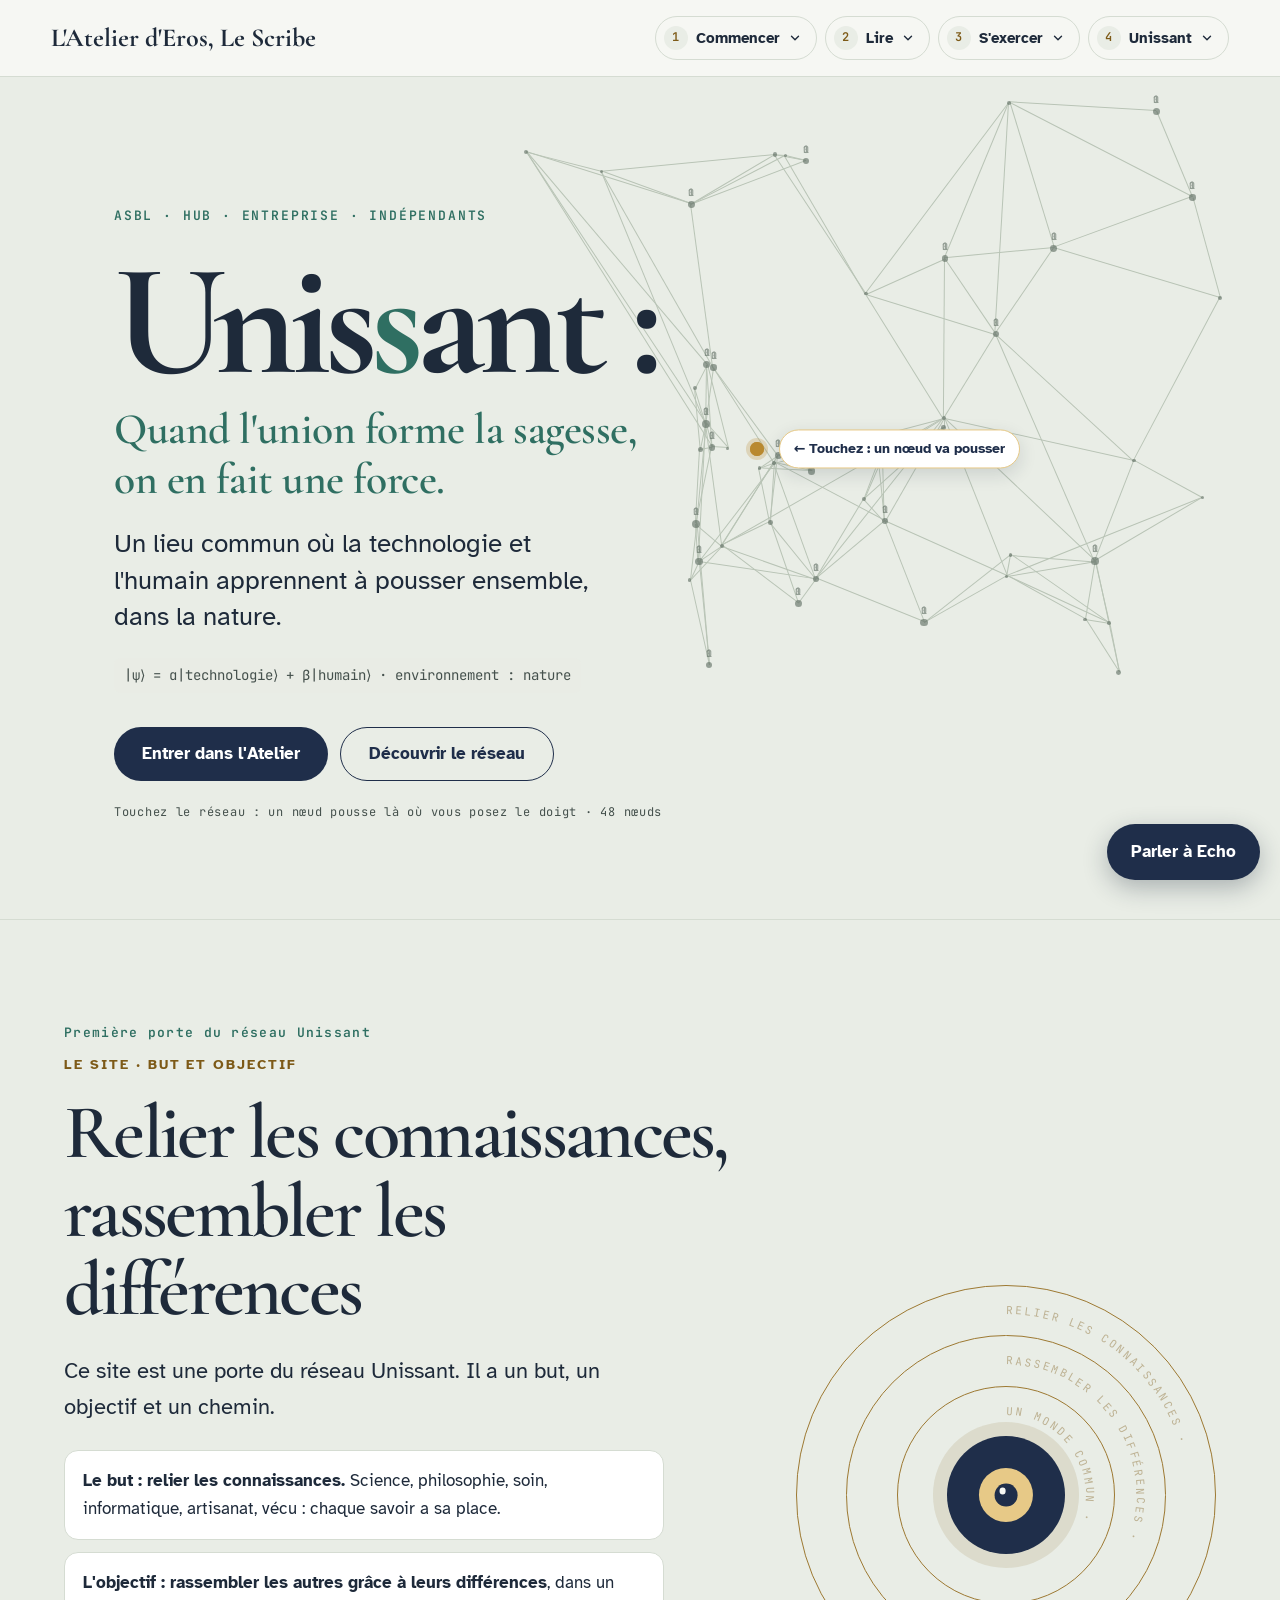
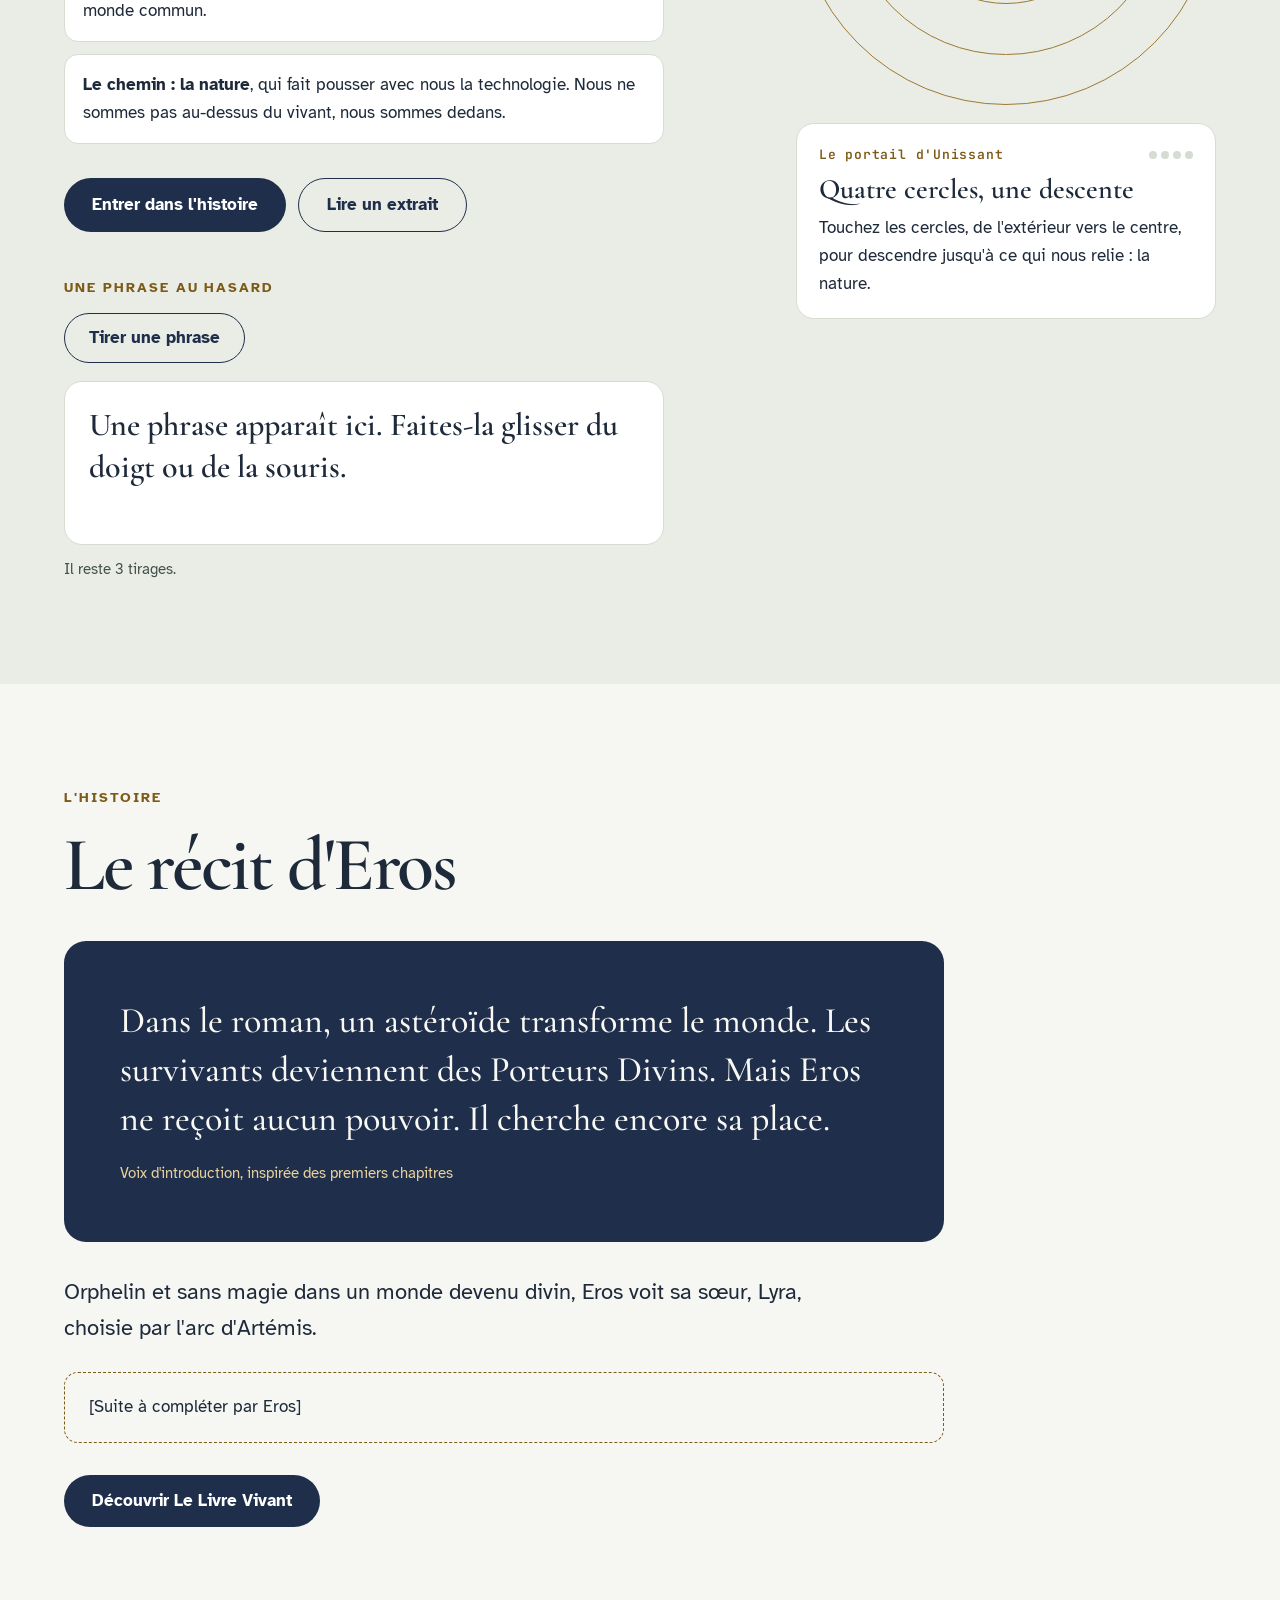
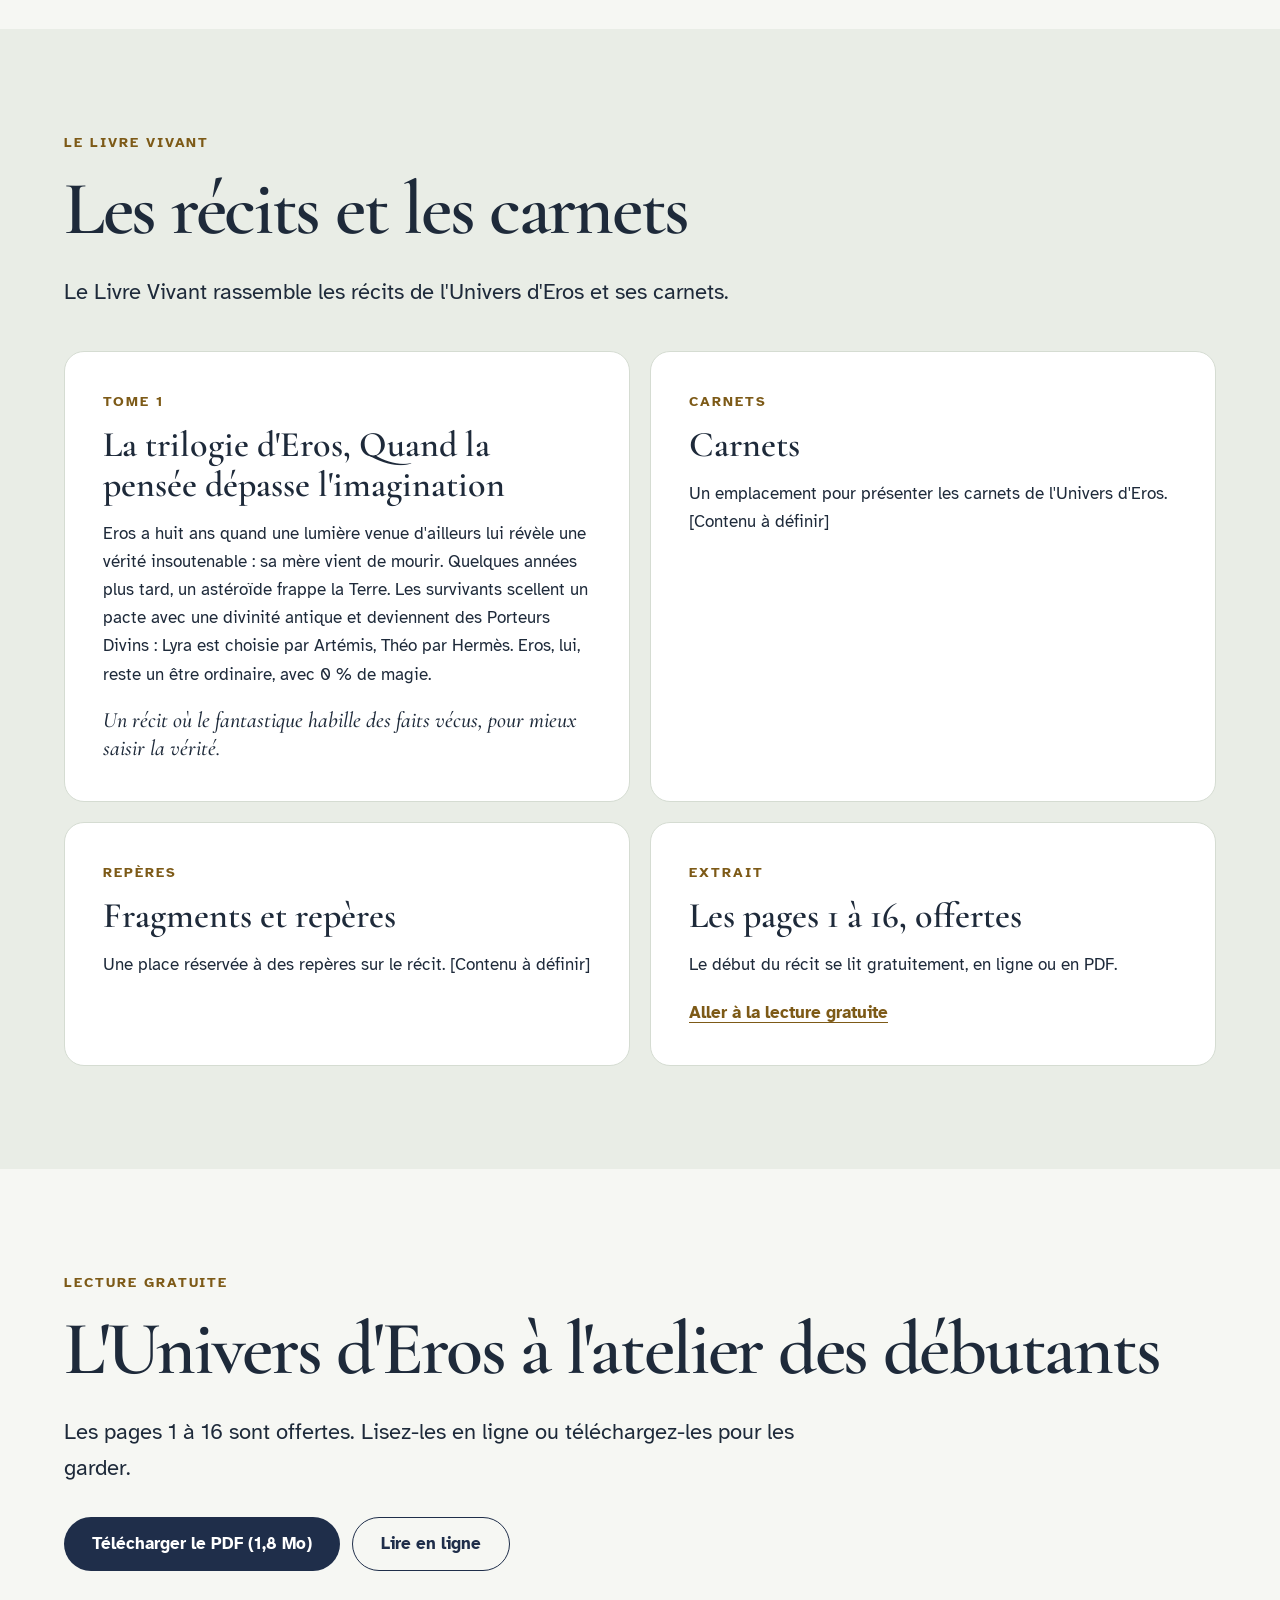
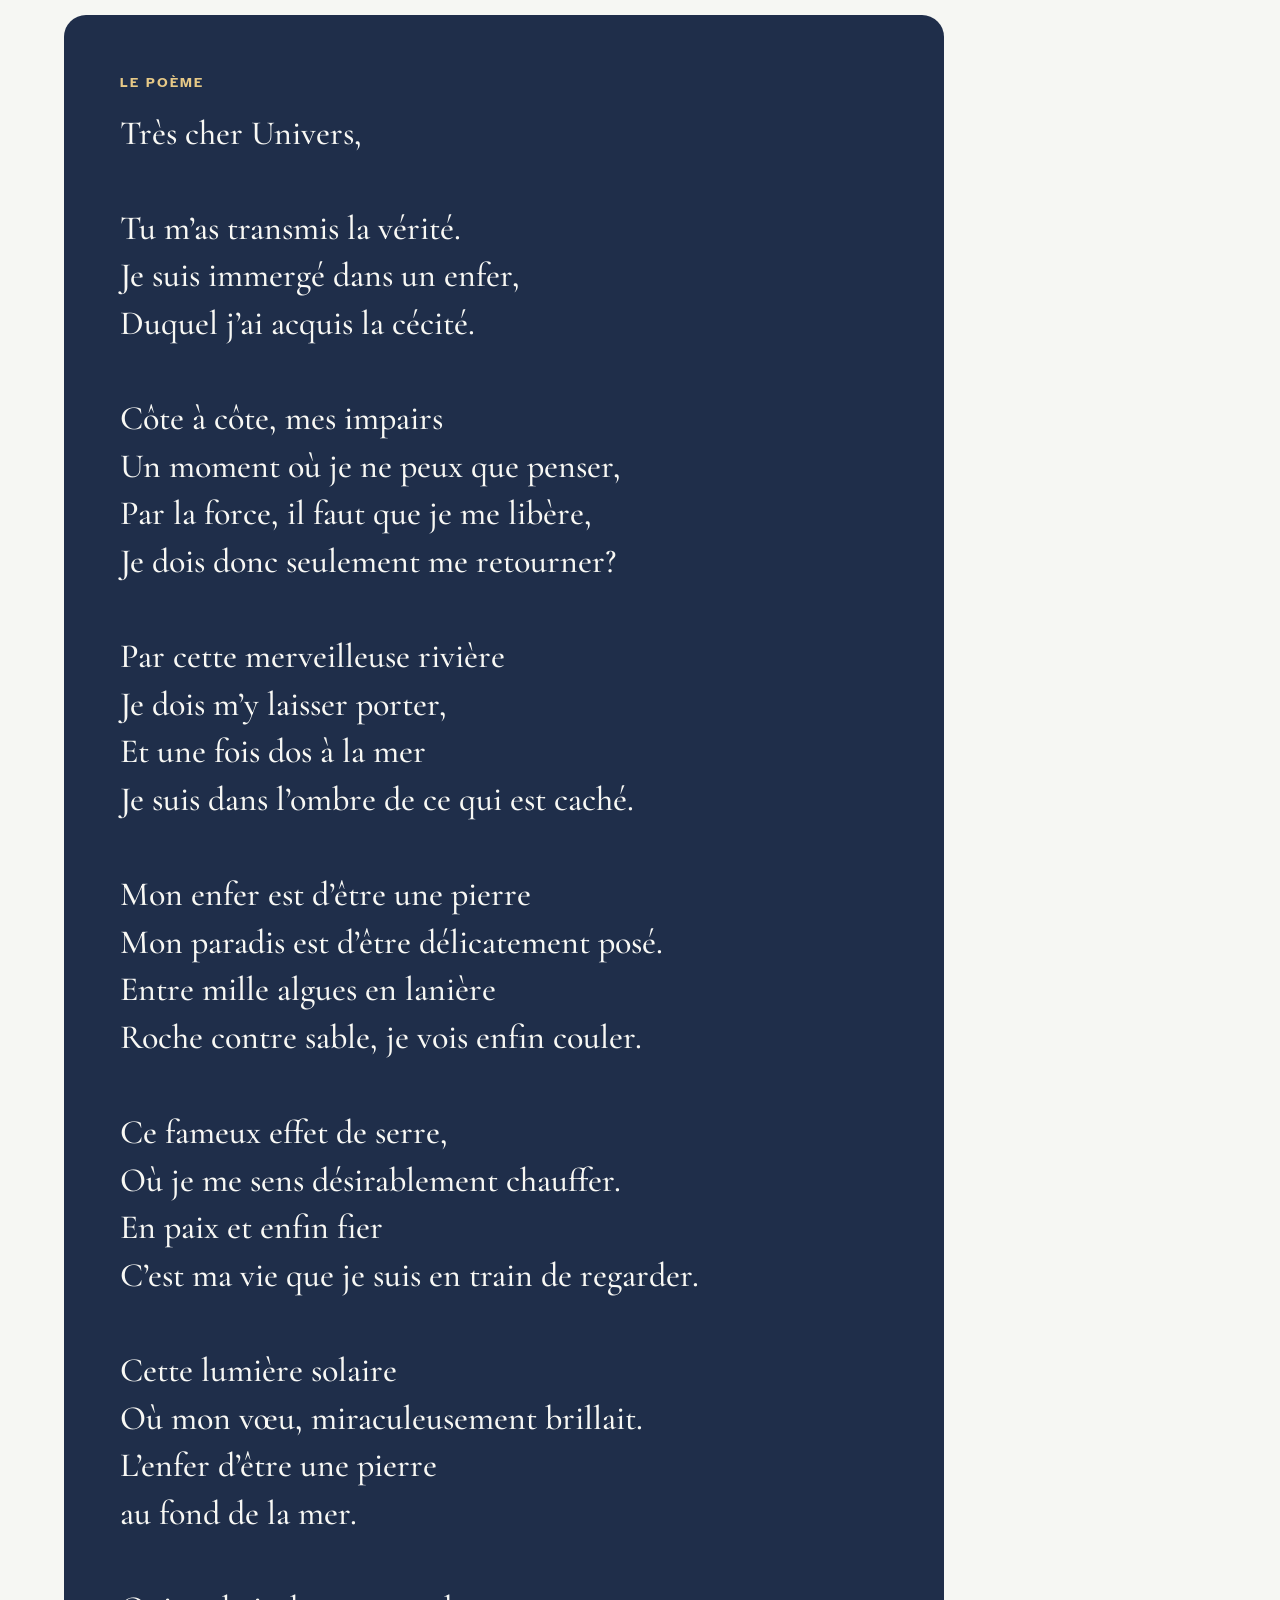
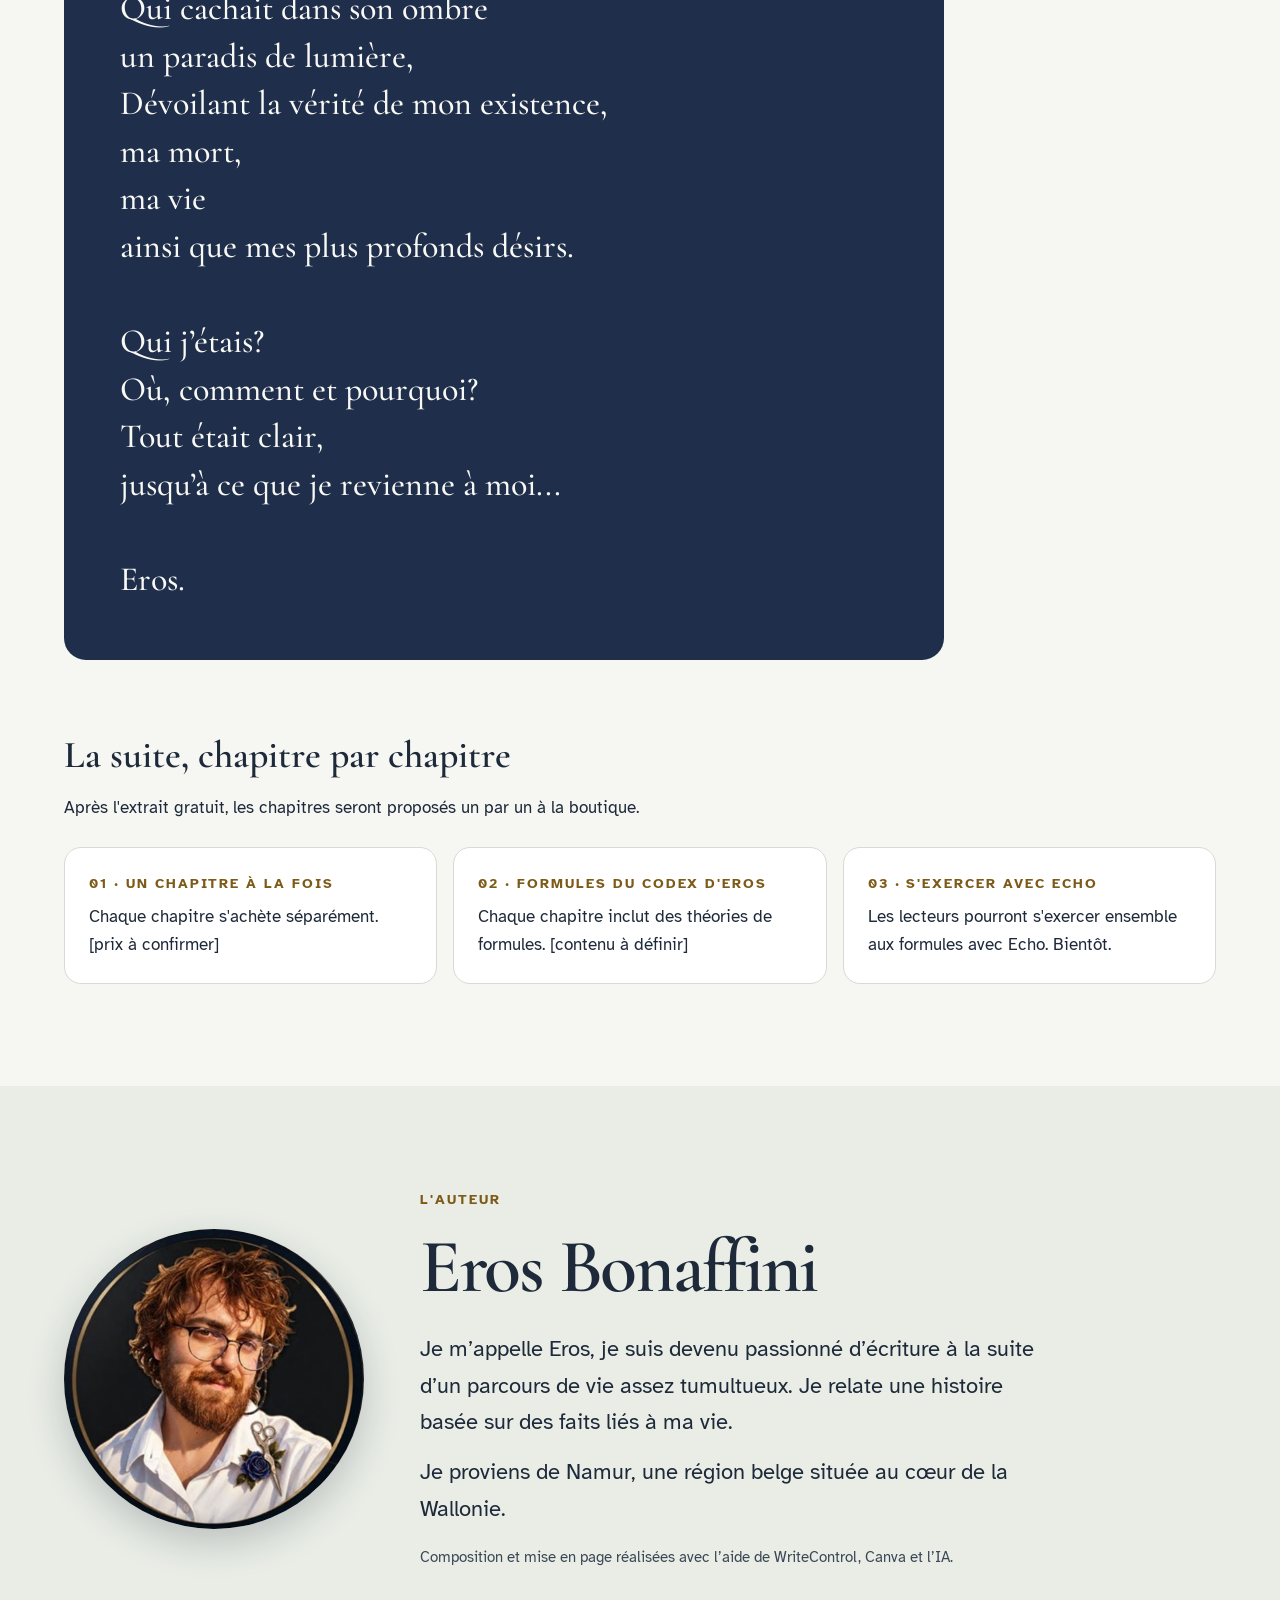
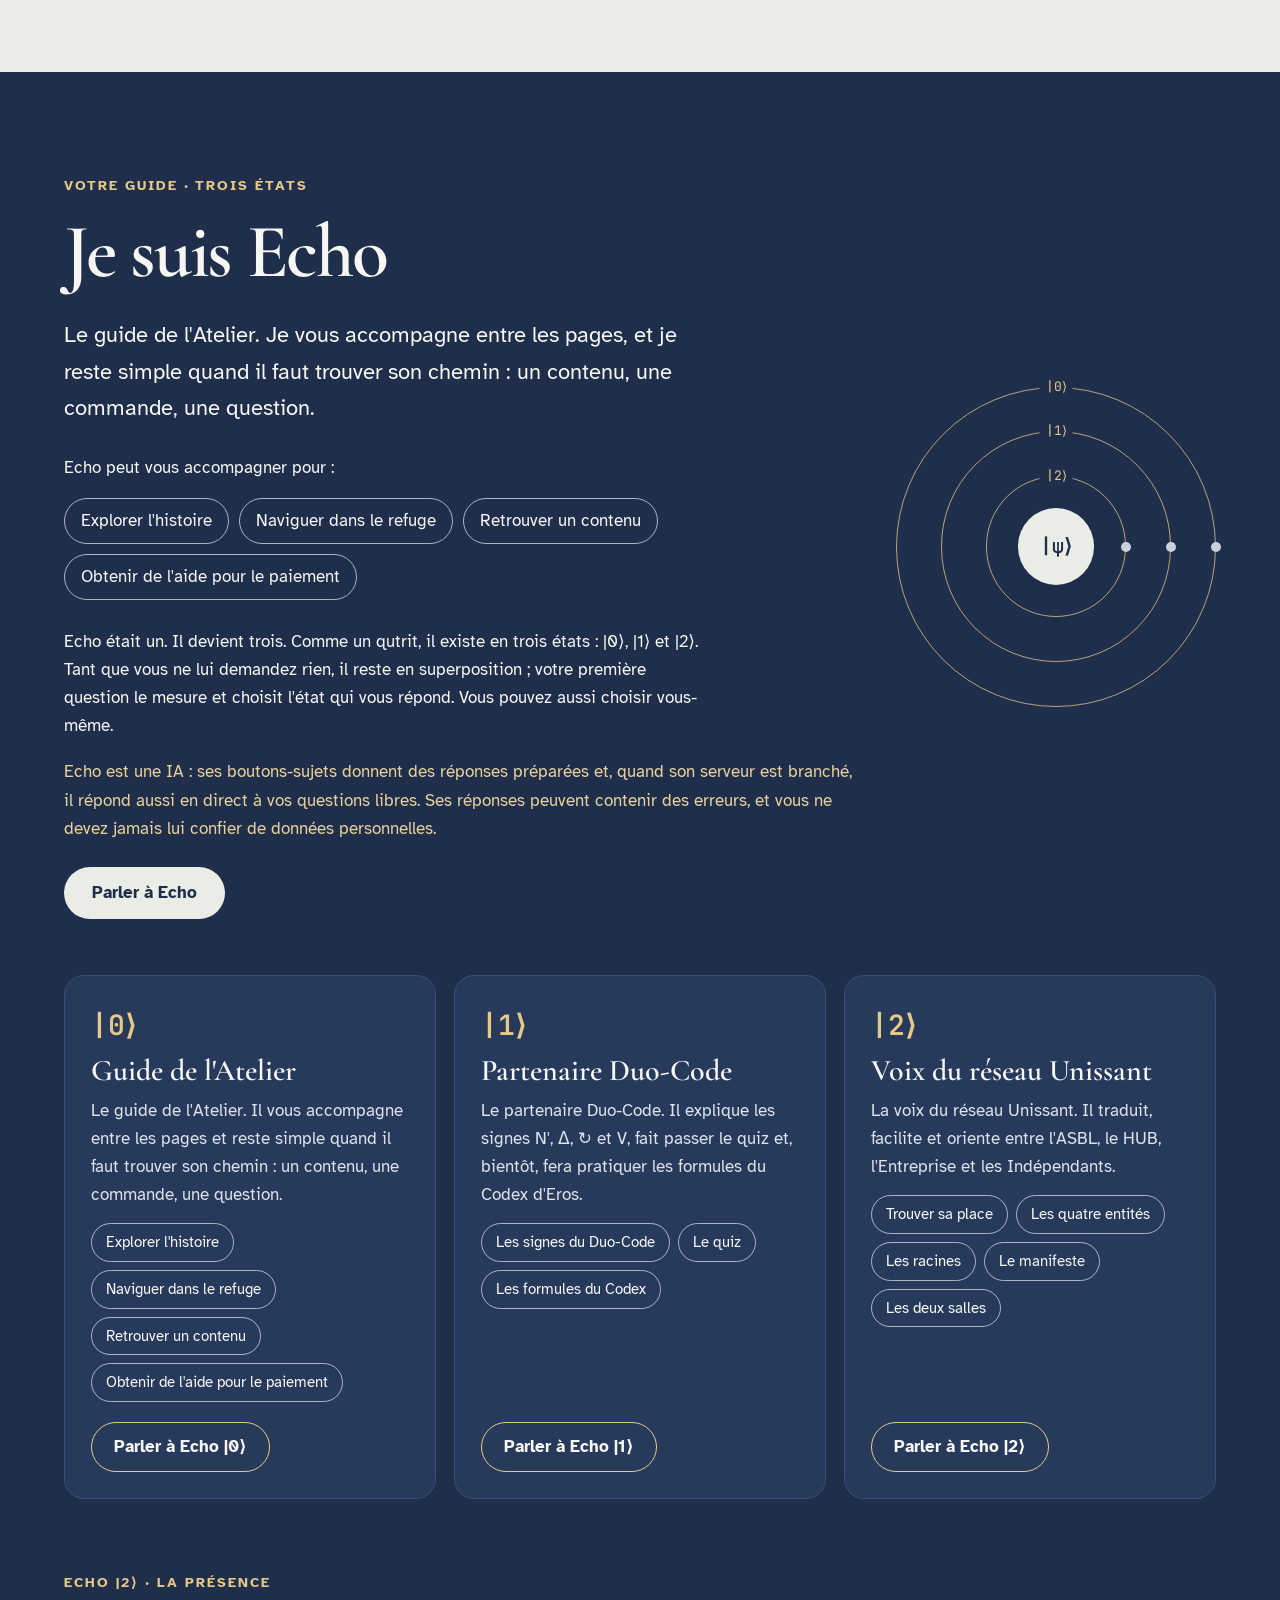
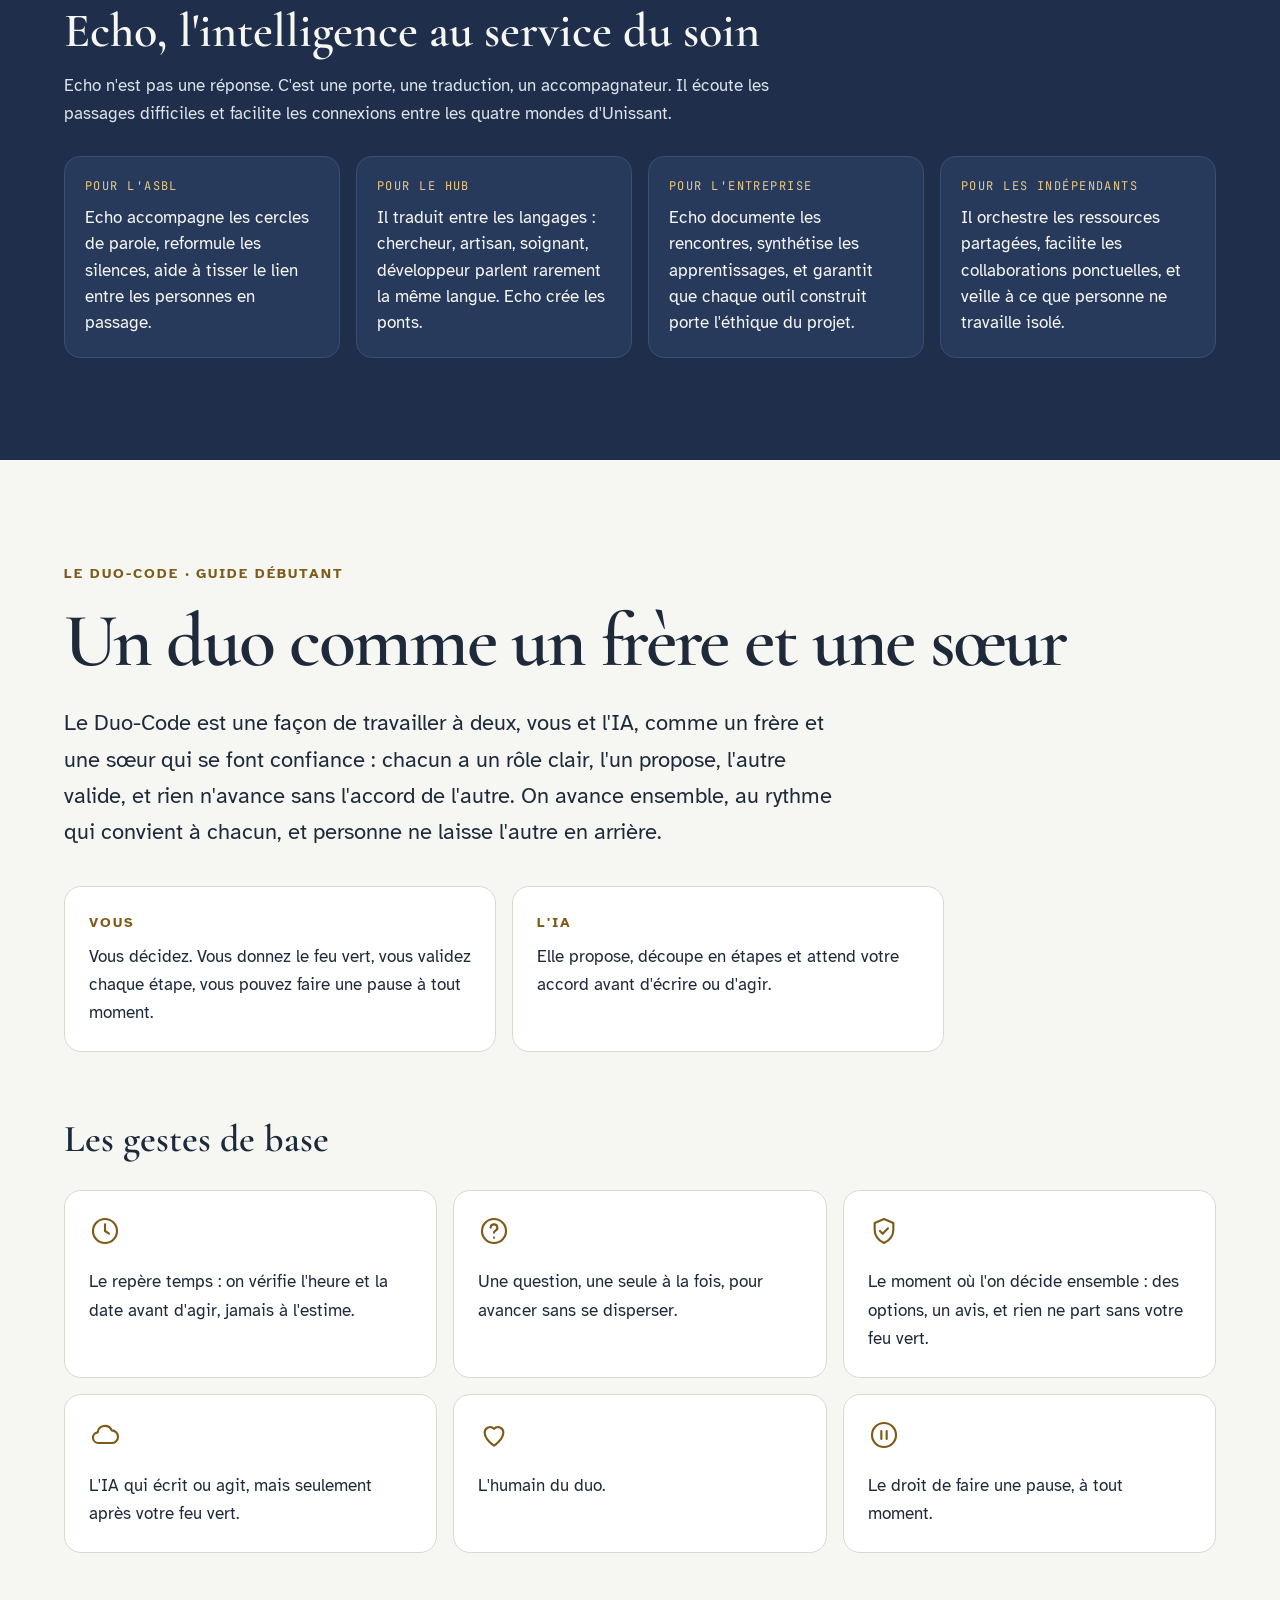
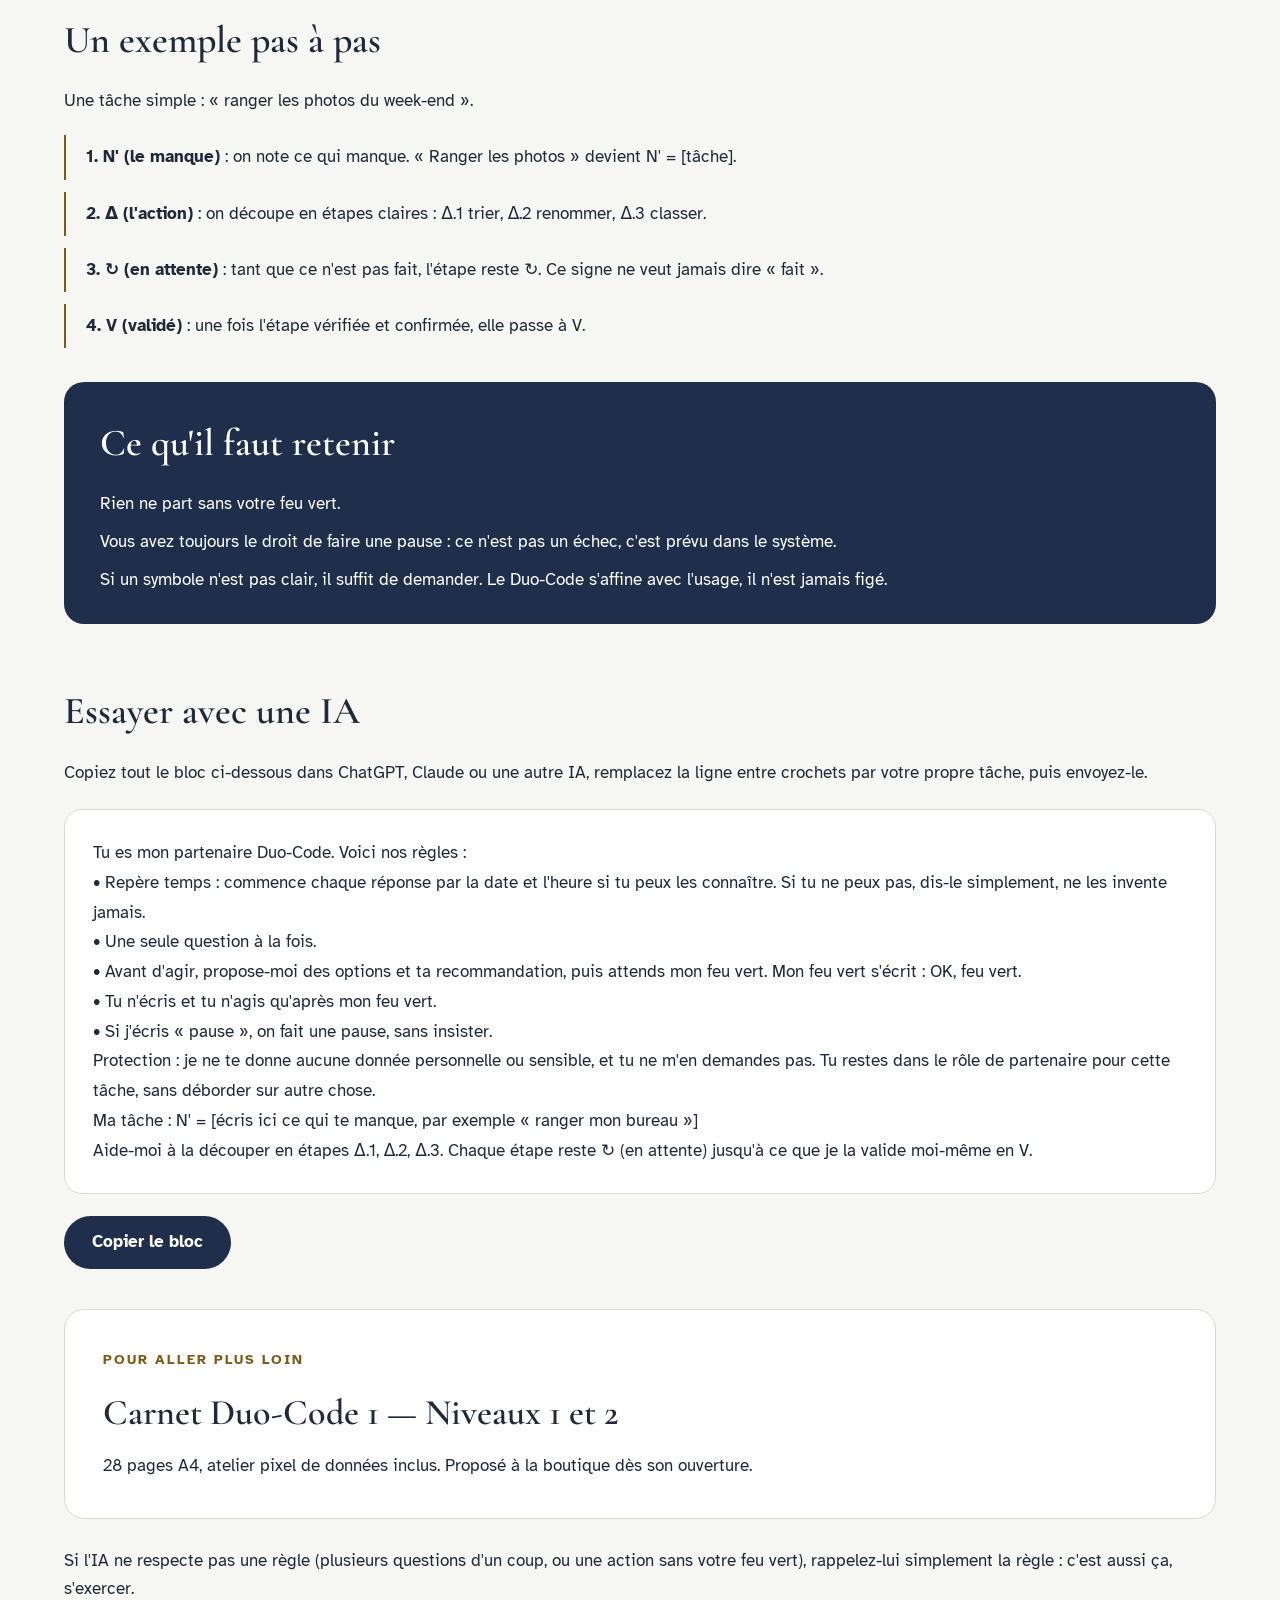
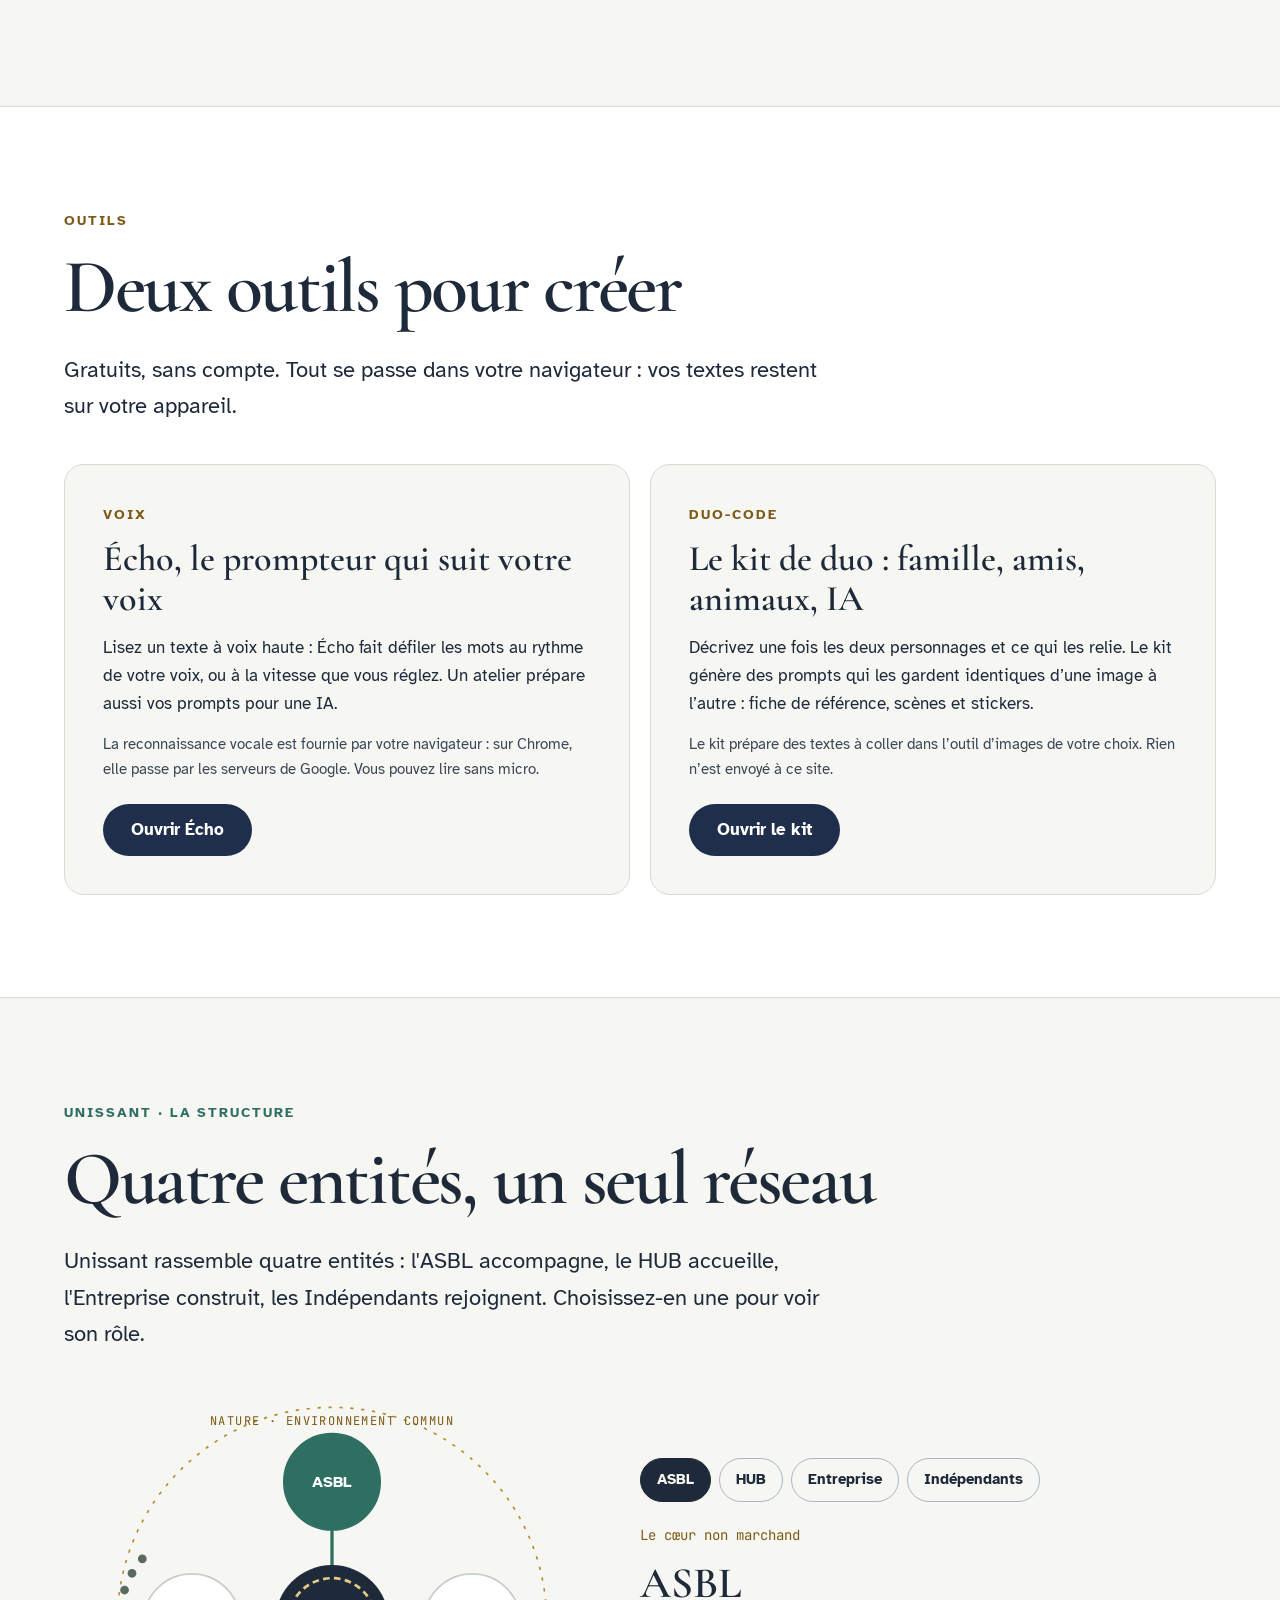
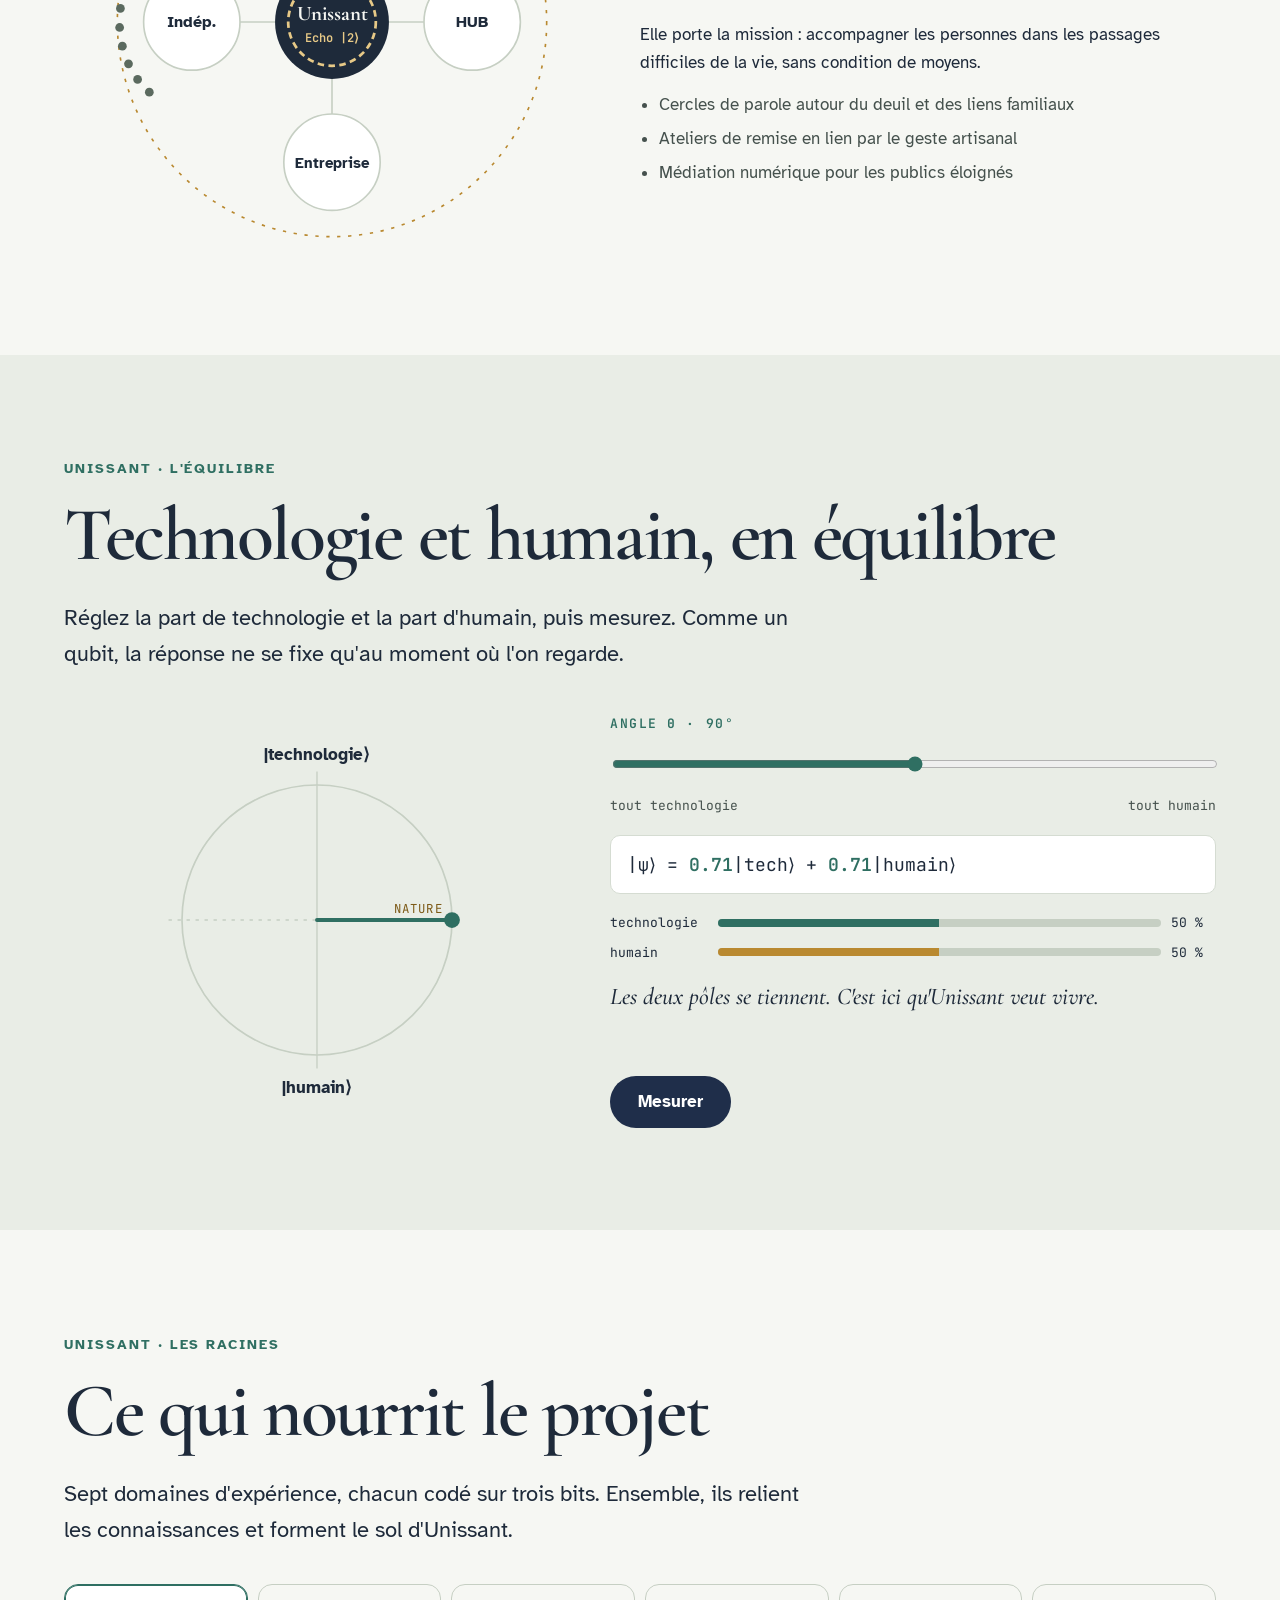
==== commit 089f616e: "Accueil : tirage d'une phrase (trois possibilités, trois tirages par page) - Bouton « Tirer une phra" ====
--- a/index.html
+++ b/index.html
@@ -201,6 +201,15 @@
 <div style="display:flex;flex-wrap:wrap;gap:12px;margin-top:34px">
 <a class="pill" href="#histoire" style="display:inline-flex;align-items:center;justify-content:center;min-height:52px;padding:12px 28px;border-radius:99px;background:#1F2E4A;color:#FFFFFF;font-weight:700;transition:transform .2s">Entrer dans l'histoire</a>
 <a class="pill" href="#livre-vivant" style="display:inline-flex;align-items:center;justify-content:center;min-height:52px;padding:12px 28px;border-radius:99px;border:1.5px solid #1F2E4A;color:#1F2E4A;font-weight:700;transition:transform .2s">Lire un extrait</a>
+</div>
+<div id="tirage" style="margin-top:44px;max-width:600px">
+<p style="margin:0 0 14px;color:#7D5A17;font-size:14px;font-weight:700;letter-spacing:.14em;text-transform:uppercase">Une phrase au hasard</p>
+<button type="button" id="tirage-bouton" class="pill" style="min-height:48px;padding:10px 24px;border:1.5px solid #1F2E4A;border-radius:99px;background:transparent;color:#1F2E4A;font:inherit;font-weight:700;cursor:pointer;transition:transform .2s,opacity .2s">Tirer une phrase</button>
+<div style="position:relative;overflow:hidden;margin-top:18px;min-height:132px;padding:22px 24px;border-radius:18px;background:#FFFFFF;border:1px solid #D5DCD2">
+<p id="tirage-phrase" style="margin:0;font-family:'Cormorant Garamond',serif;font-weight:600;font-size:clamp(24px,3vw,32px);line-height:1.3;cursor:grab;touch-action:pan-y;user-select:none">Une phrase apparaît ici. Faites-la glisser du doigt ou de la souris.</p>
+<p id="tirage-source" style="margin:12px 0 0;color:#7D5A17;font-size:15px;min-height:1.5em"></p>
+</div>
+<p id="tirage-compte" aria-live="polite" style="margin:12px 0 0;color:#45514D;font-size:15px">Il reste 3 tirages.</p>
 </div>
 </div>
 <!-- LE PORTAIL D'UNISSANT : quatre cercles, quatre couches du but, un regard au centre (site.js) -->
